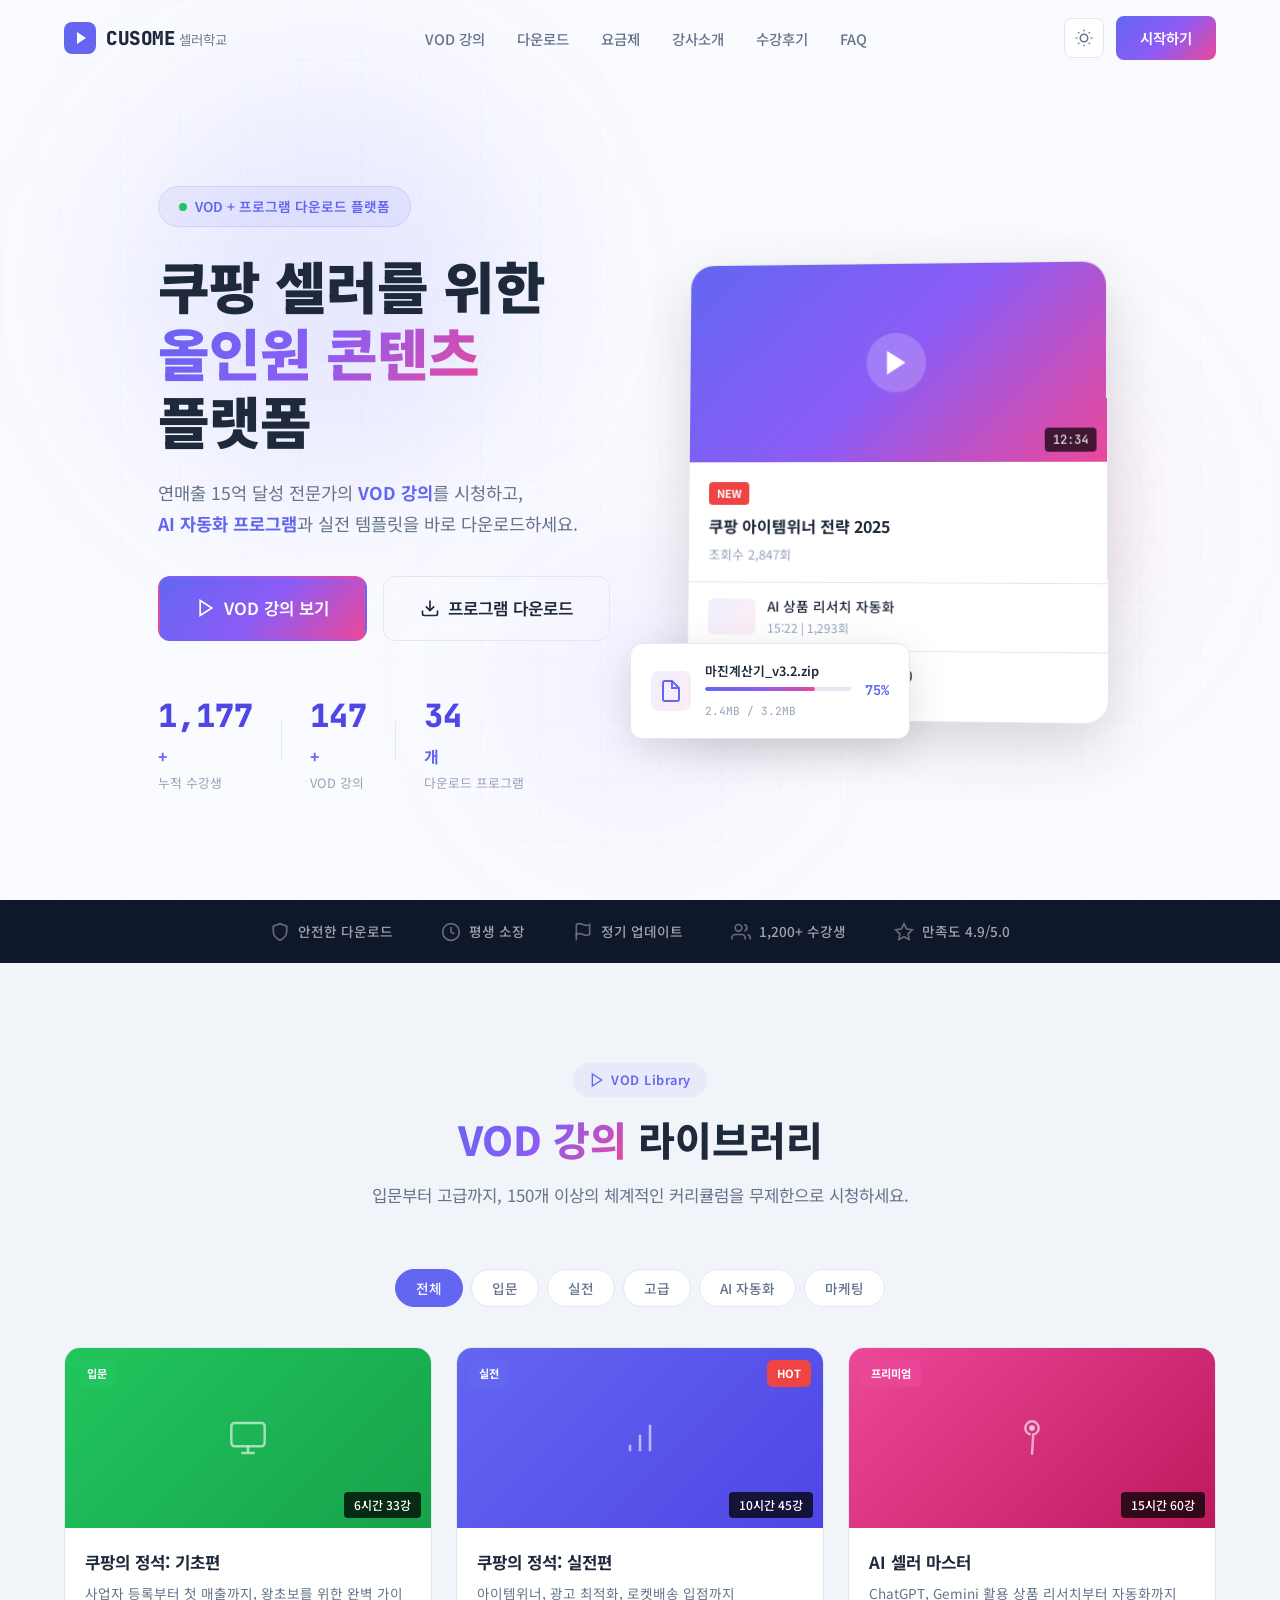
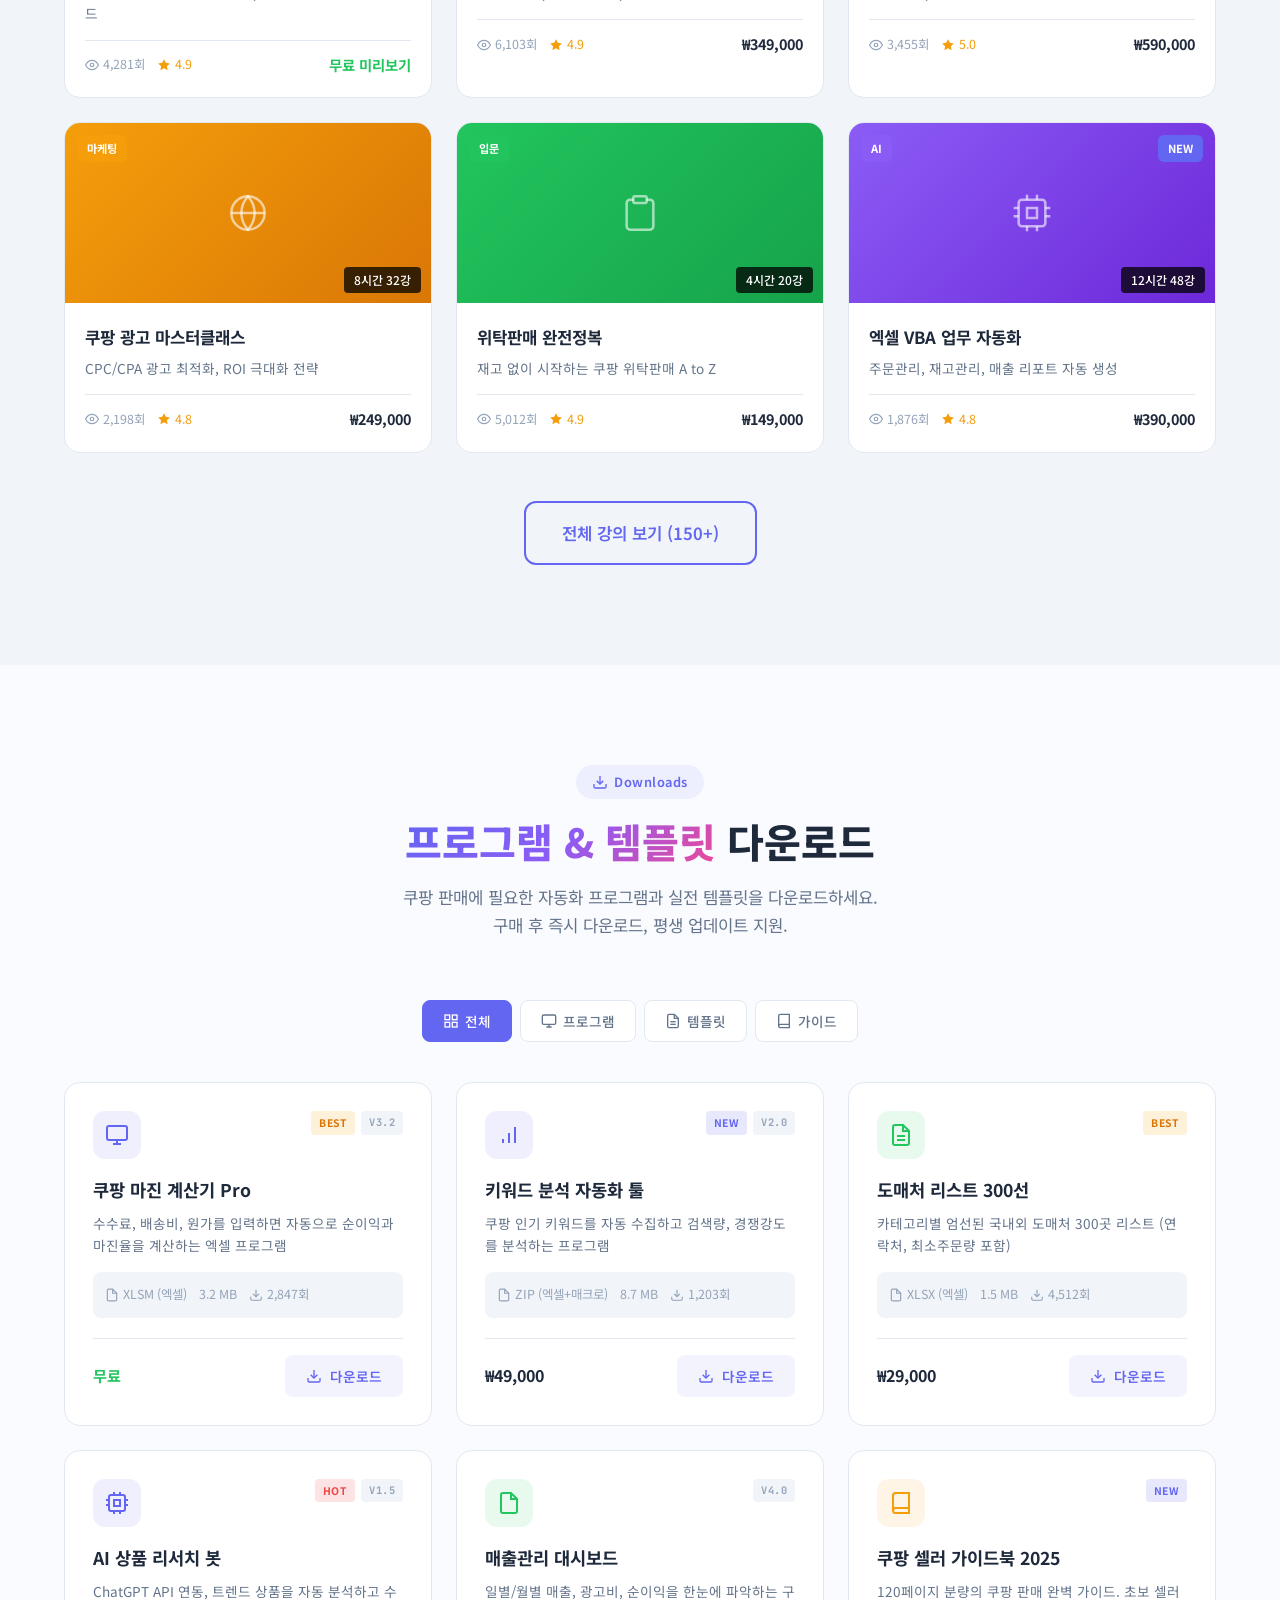
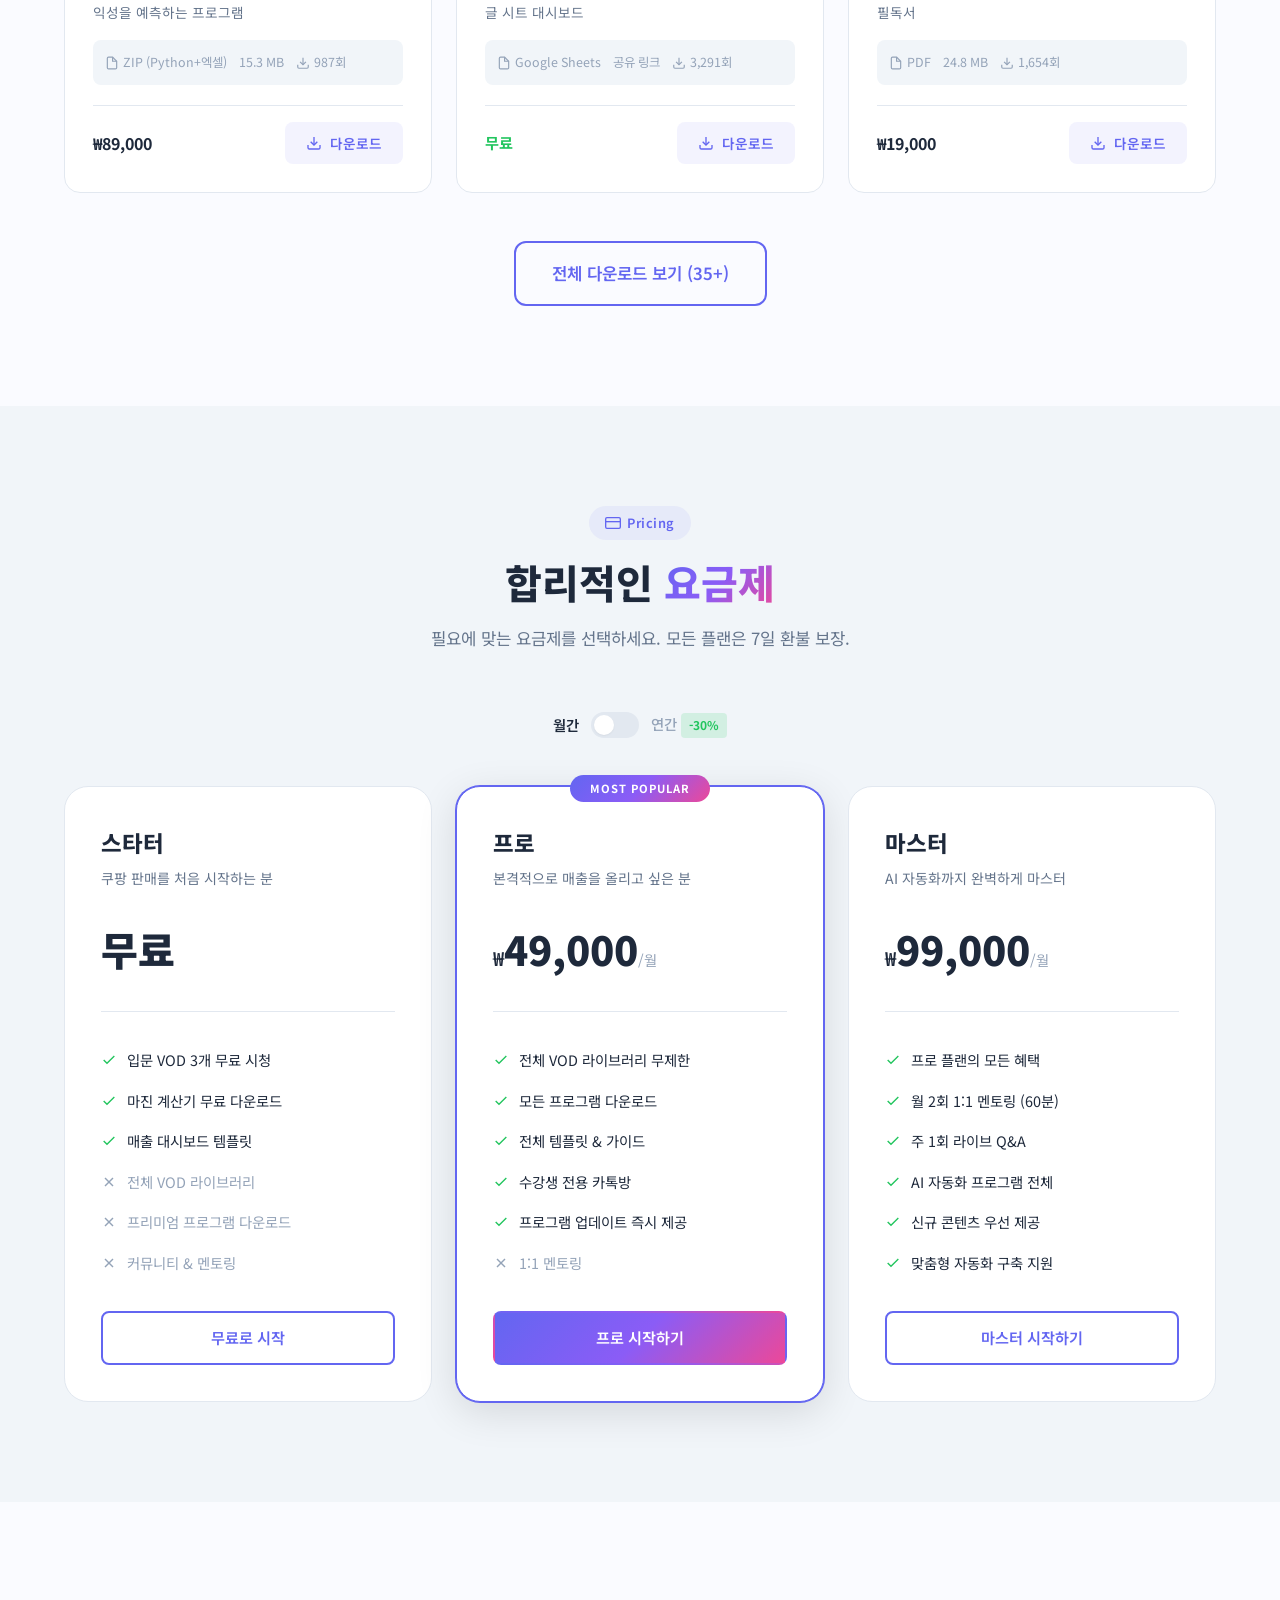
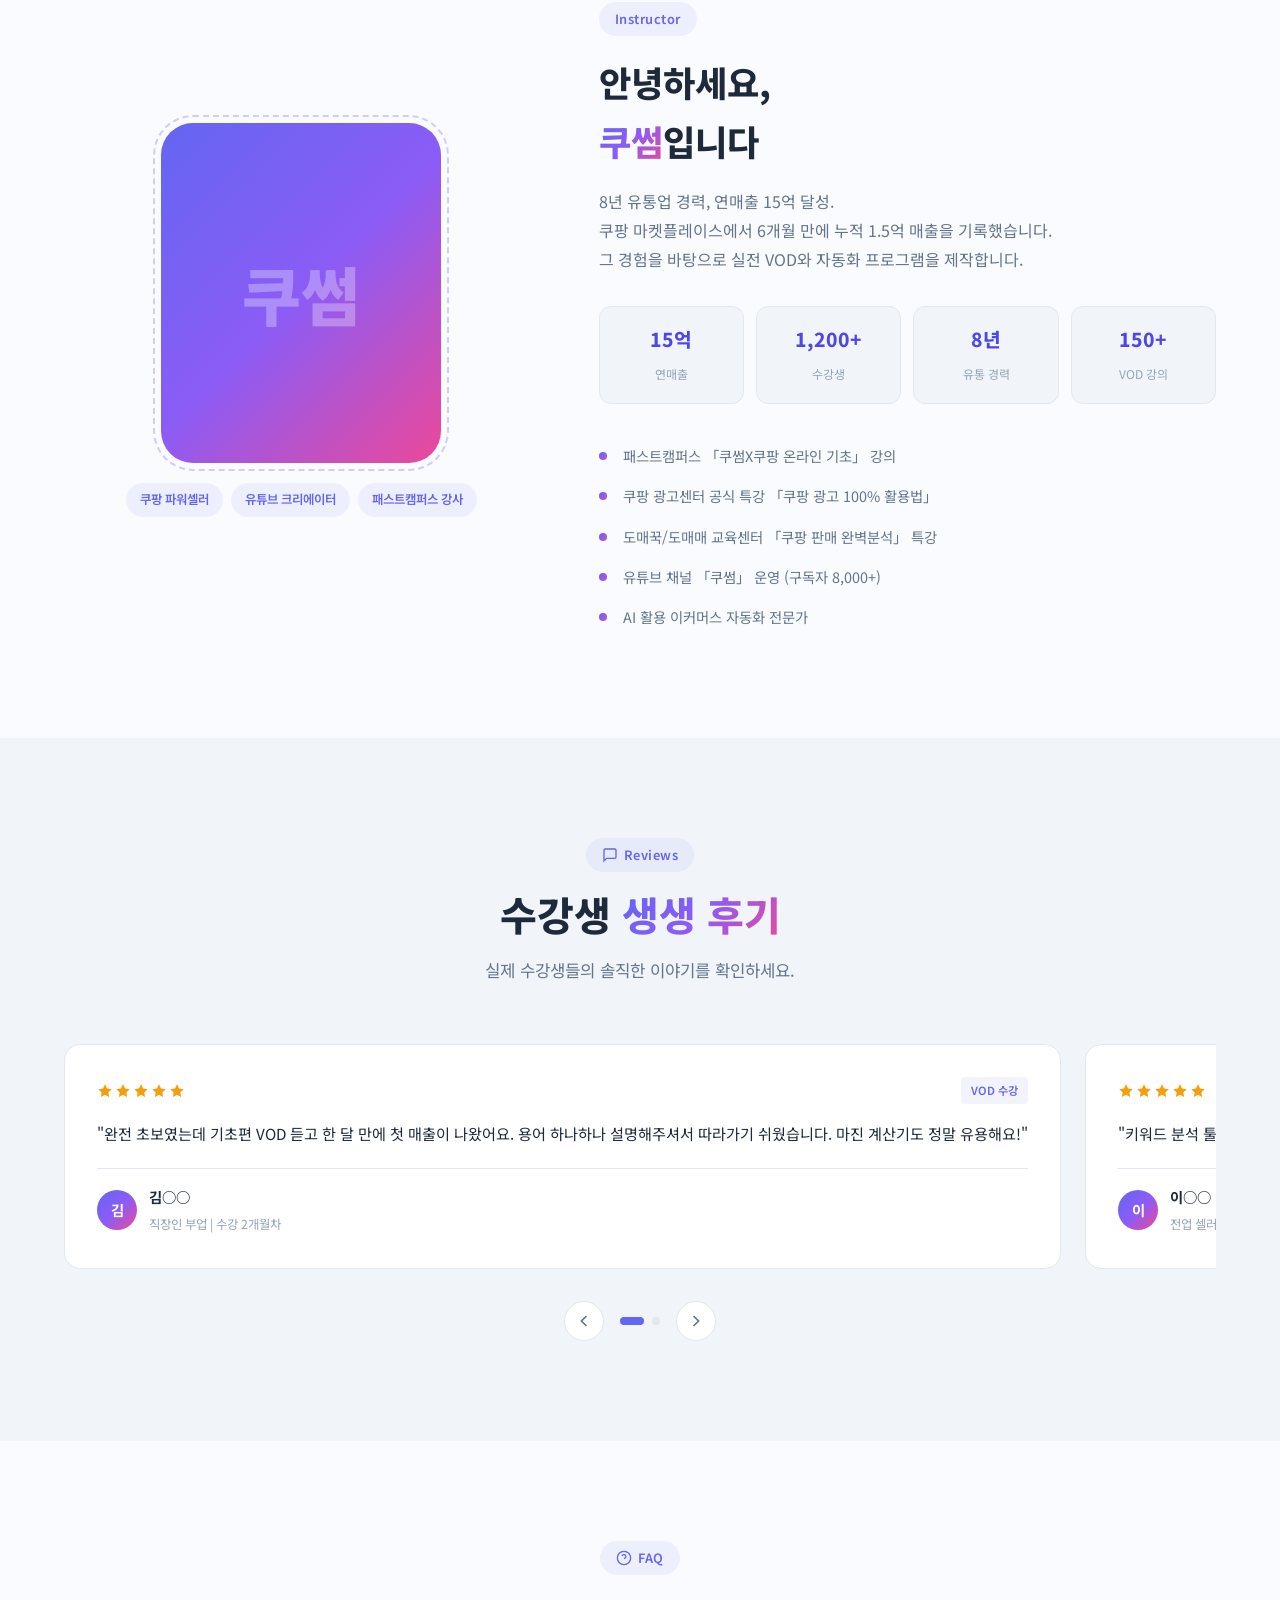
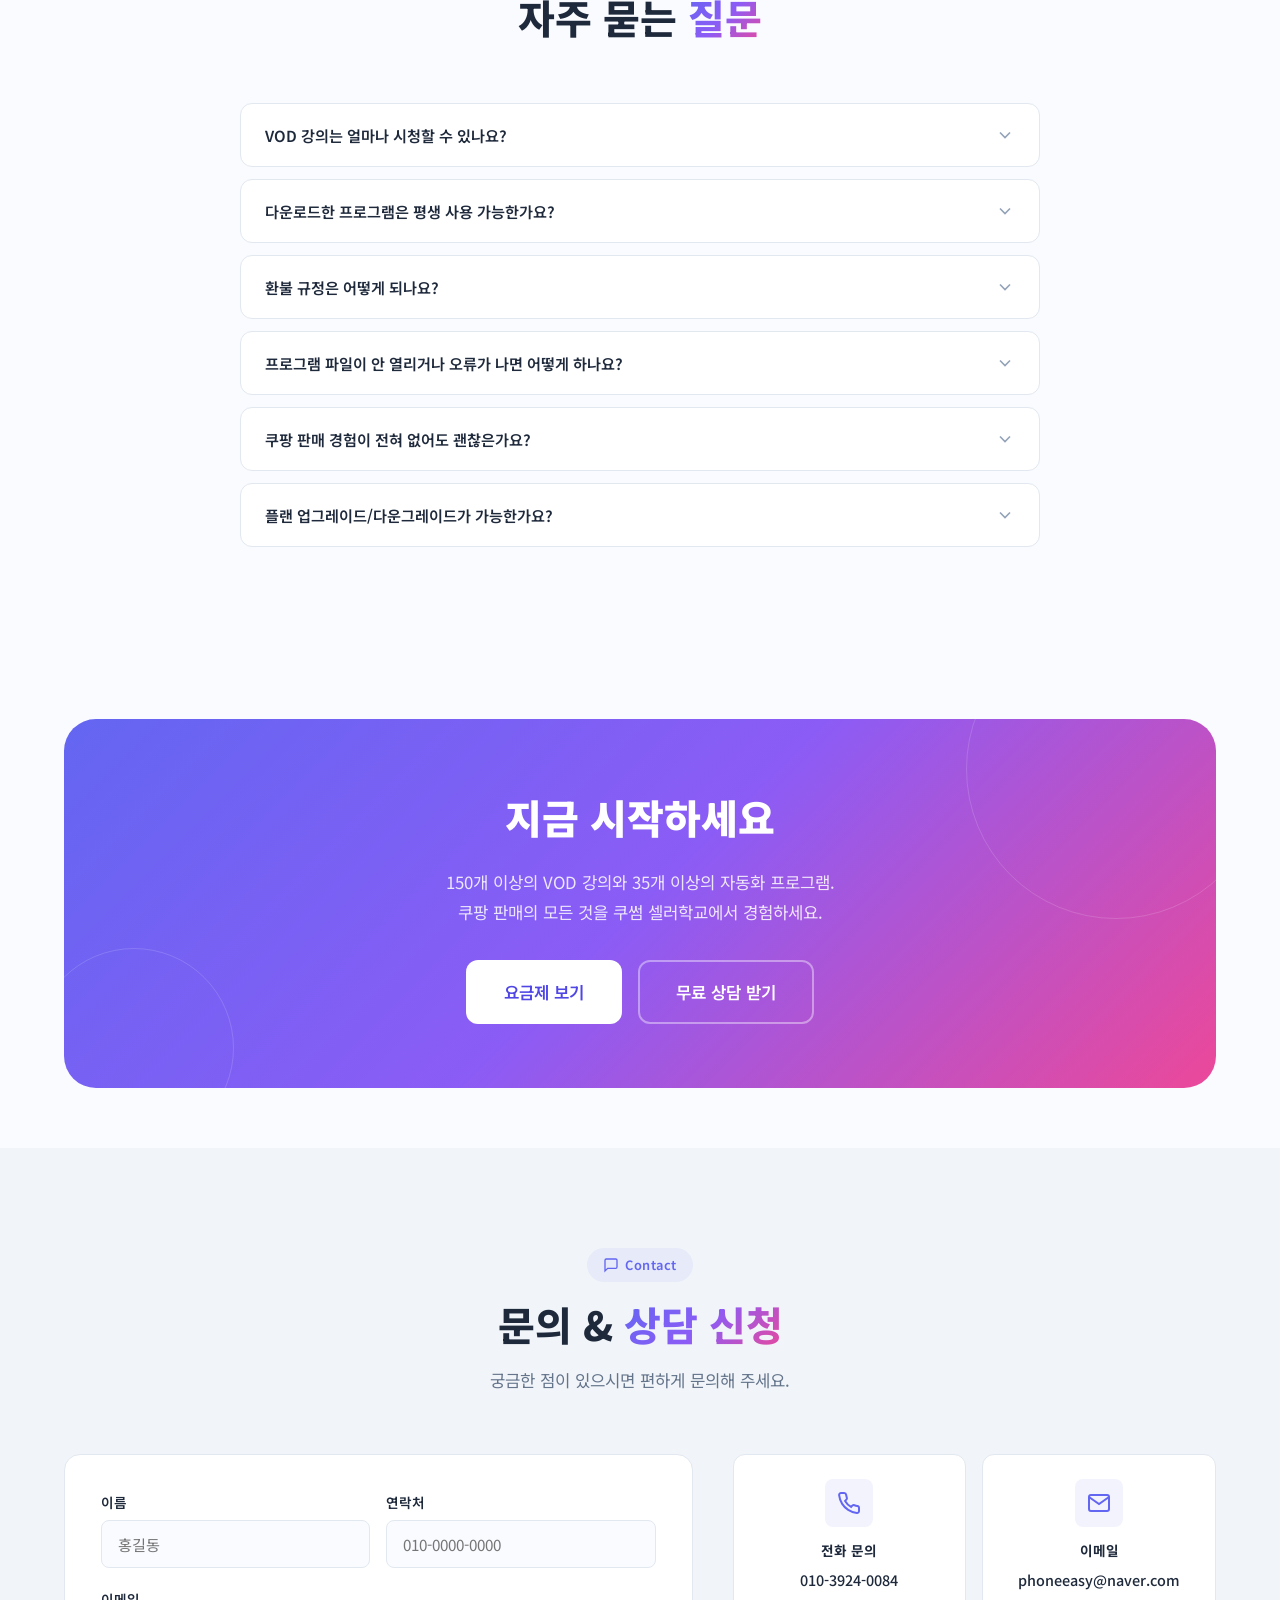
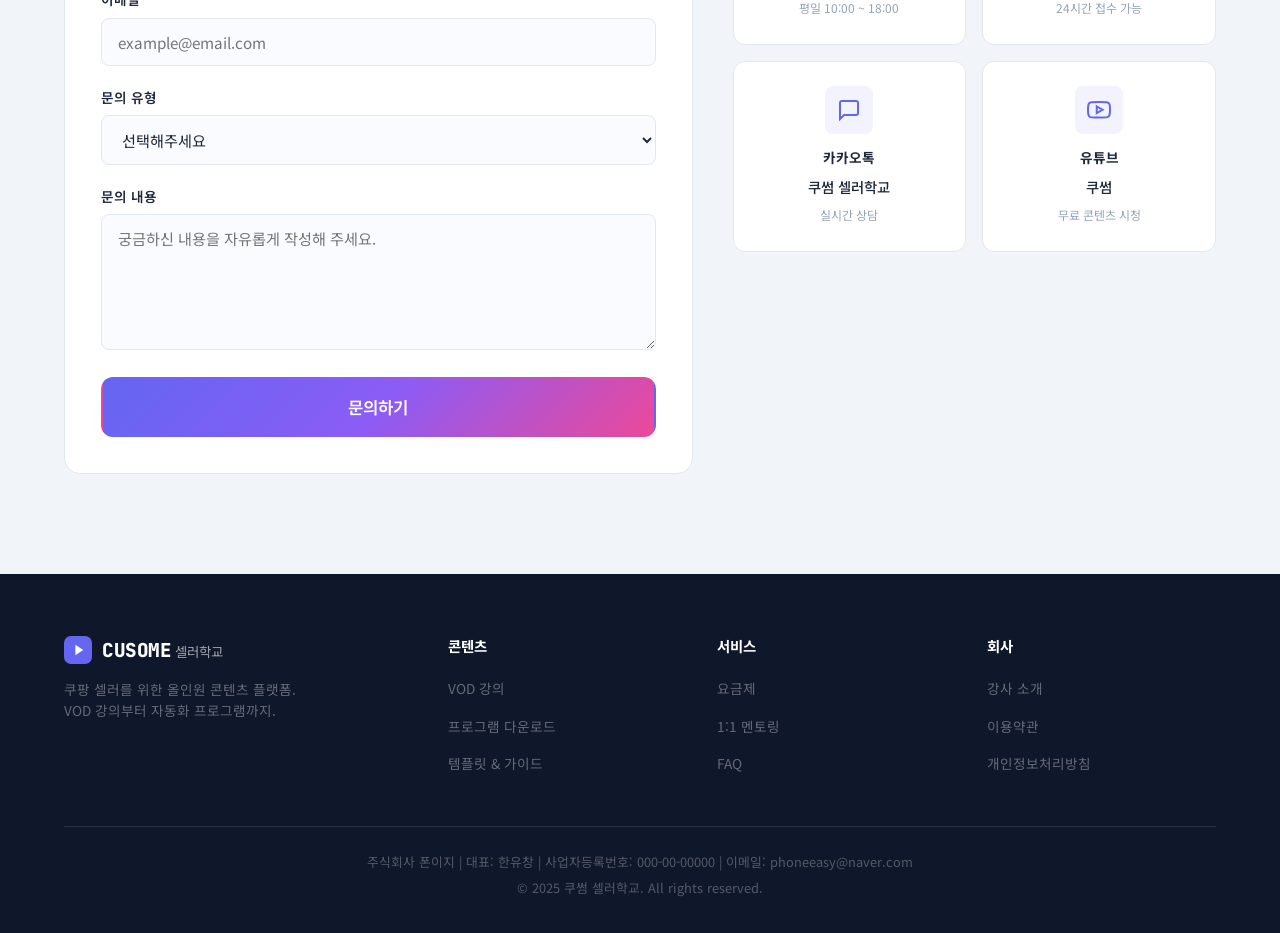
==== index.html @ 2aea47d0 "쿠썸 셀러학교 웹사이트 - VOD & 다운로드 플랫폼 구축 VOD 강의 라이브러리, 프로그램/템플릿 다운로드 섹션, 요금제, FAQ, 다크모드, 반응형 디자인 등 전면 고도화  C" ====
<!DOCTYPE html>
<html lang="ko">
<head>
    <meta charset="UTF-8">
    <meta name="viewport" content="width=device-width, initial-scale=1.0">
    <title>쿠썸 셀러학교 | VOD 강의 & 프로그램 다운로드</title>
    <meta name="description" content="쿠팡 연매출 15억 달성 전문가의 VOD 강의, AI 자동화 프로그램, 실전 템플릿을 다운로드하세요. 쿠팡 판매의 모든 것.">
    <link rel="preconnect" href="https://fonts.googleapis.com">
    <link rel="preconnect" href="https://fonts.gstatic.com" crossorigin>
    <link href="https://fonts.googleapis.com/css2?family=Noto+Sans+KR:wght@300;400;500;600;700;800;900&family=JetBrains+Mono:wght@400;500;600&display=swap" rel="stylesheet">
    <link rel="stylesheet" href="style.css">
</head>
<body>
    <!-- Loading Screen -->
    <div class="loading-screen" id="loadingScreen">
        <div class="loader">
            <div class="loader-icon">
                <svg width="48" height="48" viewBox="0 0 48 48" fill="none">
                    <rect x="4" y="4" width="40" height="40" rx="12" stroke="url(#grad)" stroke-width="3" stroke-dasharray="6 4"/>
                    <path d="M20 16L32 24L20 32V16Z" fill="url(#grad)"/>
                    <defs><linearGradient id="grad" x1="0" y1="0" x2="48" y2="48"><stop stop-color="#6366F1"/><stop offset="1" stop-color="#EC4899"/></linearGradient></defs>
                </svg>
            </div>
            <span class="loader-text">CUSOME</span>
        </div>
    </div>

    <!-- Navigation -->
    <nav class="navbar" id="navbar">
        <div class="container nav-container">
            <a href="#" class="logo">
                <div class="logo-mark">
                    <svg width="32" height="32" viewBox="0 0 32 32" fill="none">
                        <rect width="32" height="32" rx="8" fill="url(#logoGrad)"/>
                        <path d="M13 10L22 16L13 22V10Z" fill="white"/>
                        <defs><linearGradient id="logoGrad" x1="0" y1="0" x2="32" y2="32"><stop stop-color="#6366F1"/><stop offset="1" stop-color="#EC4899"/></linearGradient></defs>
                    </svg>
                </div>
                <span class="logo-text">CUSOME<span class="logo-sub">셀러학교</span></span>
            </a>
            <ul class="nav-links" id="navLinks">
                <li><a href="#vod" class="nav-link">VOD 강의</a></li>
                <li><a href="#downloads" class="nav-link">다운로드</a></li>
                <li><a href="#pricing" class="nav-link">요금제</a></li>
                <li><a href="#instructor" class="nav-link">강사소개</a></li>
                <li><a href="#reviews" class="nav-link">수강후기</a></li>
                <li><a href="#faq" class="nav-link">FAQ</a></li>
            </ul>
            <div class="nav-actions">
                <button class="theme-toggle" id="themeToggle" aria-label="다크모드 전환">
                    <svg class="icon-sun" width="18" height="18" viewBox="0 0 24 24" fill="none" stroke="currentColor" stroke-width="2"><circle cx="12" cy="12" r="5"/><path d="M12 1v2M12 21v2M4.22 4.22l1.42 1.42M18.36 18.36l1.42 1.42M1 12h2M21 12h2M4.22 19.78l1.42-1.42M18.36 5.64l1.42-1.42"/></svg>
                    <svg class="icon-moon" width="18" height="18" viewBox="0 0 24 24" fill="none" stroke="currentColor" stroke-width="2"><path d="M21 12.79A9 9 0 1 1 11.21 3 7 7 0 0 0 21 12.79z"/></svg>
                </button>
                <a href="#pricing" class="nav-cta">시작하기</a>
            </div>
            <button class="mobile-toggle" id="mobileToggle" aria-label="메뉴 열기">
                <span></span><span></span><span></span>
            </button>
        </div>
    </nav>

    <!-- Hero Section -->
    <section class="hero" id="hero">
        <div class="hero-bg">
            <div class="hero-grid-pattern"></div>
            <div class="hero-glow hero-glow-1"></div>
            <div class="hero-glow hero-glow-2"></div>
            <div class="hero-glow hero-glow-3"></div>
        </div>
        <div class="container hero-container">
            <div class="hero-content">
                <div class="hero-badge">
                    <span class="badge-dot"></span>
                    VOD + 프로그램 다운로드 플랫폼
                </div>
                <h1>쿠팡 셀러를 위한<br><span class="gradient-text">올인원 콘텐츠</span><br>플랫폼</h1>
                <p class="hero-desc">연매출 15억 달성 전문가의 <strong>VOD 강의</strong>를 시청하고,<br><strong>AI 자동화 프로그램</strong>과 실전 템플릿을 바로 다운로드하세요.</p>
                <div class="hero-actions">
                    <a href="#vod" class="btn btn-primary btn-lg">
                        <svg width="20" height="20" viewBox="0 0 24 24" fill="none" stroke="currentColor" stroke-width="2"><polygon points="5 3 19 12 5 21 5 3"/></svg>
                        VOD 강의 보기
                    </a>
                    <a href="#downloads" class="btn btn-glass btn-lg">
                        <svg width="20" height="20" viewBox="0 0 24 24" fill="none" stroke="currentColor" stroke-width="2"><path d="M21 15v4a2 2 0 0 1-2 2H5a2 2 0 0 1-2-2v-4"/><polyline points="7 10 12 15 17 10"/><line x1="12" y1="15" x2="12" y2="3"/></svg>
                        프로그램 다운로드
                    </a>
                </div>
                <div class="hero-stats">
                    <div class="stat-item">
                        <span class="stat-number" data-target="1200">0</span><span class="stat-unit">+</span>
                        <span class="stat-label">누적 수강생</span>
                    </div>
                    <div class="stat-divider"></div>
                    <div class="stat-item">
                        <span class="stat-number" data-target="150">0</span><span class="stat-unit">+</span>
                        <span class="stat-label">VOD 강의</span>
                    </div>
                    <div class="stat-divider"></div>
                    <div class="stat-item">
                        <span class="stat-number" data-target="35">0</span><span class="stat-unit">개</span>
                        <span class="stat-label">다운로드 프로그램</span>
                    </div>
                </div>
            </div>
            <div class="hero-visual">
                <div class="hero-player-card">
                    <div class="player-preview">
                        <div class="player-thumb">
                            <div class="player-play-btn">
                                <svg width="32" height="32" viewBox="0 0 24 24" fill="white"><polygon points="5 3 19 12 5 21 5 3"/></svg>
                            </div>
                            <div class="player-duration">12:34</div>
                        </div>
                        <div class="player-info">
                            <span class="player-tag">NEW</span>
                            <h4>쿠팡 아이템위너 전략 2025</h4>
                            <p>조회수 2,847회</p>
                        </div>
                    </div>
                    <div class="player-list">
                        <div class="player-list-item">
                            <div class="list-thumb"></div>
                            <div class="list-info">
                                <span>AI 상품 리서치 자동화</span>
                                <span class="list-meta">15:22 | 1,293회</span>
                            </div>
                        </div>
                        <div class="player-list-item">
                            <div class="list-thumb"></div>
                            <div class="list-info">
                                <span>위탁판매 소싱처 TOP 10</span>
                                <span class="list-meta">08:45 | 3,102회</span>
                            </div>
                        </div>
                    </div>
                </div>
                <div class="hero-download-card">
                    <div class="dl-card-icon">
                        <svg width="24" height="24" viewBox="0 0 24 24" fill="none" stroke="currentColor" stroke-width="2"><path d="M13 2H6a2 2 0 0 0-2 2v16a2 2 0 0 0 2 2h12a2 2 0 0 0 2-2V9z"/><polyline points="13 2 13 9 20 9"/></svg>
                    </div>
                    <div class="dl-card-info">
                        <span class="dl-card-name">마진계산기_v3.2.zip</span>
                        <div class="dl-progress">
                            <div class="dl-progress-bar" style="width: 75%"></div>
                        </div>
                        <span class="dl-card-meta">2.4MB / 3.2MB</span>
                    </div>
                    <div class="dl-card-status">75%</div>
                </div>
            </div>
        </div>
    </section>

    <!-- Trust Bar -->
    <section class="trust-bar">
        <div class="container">
            <div class="trust-items">
                <div class="trust-item">
                    <svg width="20" height="20" viewBox="0 0 24 24" fill="none" stroke="currentColor" stroke-width="2"><path d="M12 22s8-4 8-10V5l-8-3-8 3v7c0 6 8 10 8 10z"/></svg>
                    <span>안전한 다운로드</span>
                </div>
                <div class="trust-item">
                    <svg width="20" height="20" viewBox="0 0 24 24" fill="none" stroke="currentColor" stroke-width="2"><circle cx="12" cy="12" r="10"/><polyline points="12 6 12 12 16 14"/></svg>
                    <span>평생 소장</span>
                </div>
                <div class="trust-item">
                    <svg width="20" height="20" viewBox="0 0 24 24" fill="none" stroke="currentColor" stroke-width="2"><path d="M4 15s1-1 4-1 5 2 8 2 4-1 4-1V3s-1 1-4 1-5-2-8-2-4 1-4 1z"/><line x1="4" y1="22" x2="4" y2="15"/></svg>
                    <span>정기 업데이트</span>
                </div>
                <div class="trust-item">
                    <svg width="20" height="20" viewBox="0 0 24 24" fill="none" stroke="currentColor" stroke-width="2"><path d="M17 21v-2a4 4 0 0 0-4-4H5a4 4 0 0 0-4 4v2"/><circle cx="9" cy="7" r="4"/><path d="M23 21v-2a4 4 0 0 0-3-3.87"/><path d="M16 3.13a4 4 0 0 1 0 7.75"/></svg>
                    <span>1,200+ 수강생</span>
                </div>
                <div class="trust-item">
                    <svg width="20" height="20" viewBox="0 0 24 24" fill="none" stroke="currentColor" stroke-width="2"><polygon points="12 2 15.09 8.26 22 9.27 17 14.14 18.18 21.02 12 17.77 5.82 21.02 7 14.14 2 9.27 8.91 8.26 12 2"/></svg>
                    <span>만족도 4.9/5.0</span>
                </div>
            </div>
        </div>
    </section>

    <!-- VOD Section -->
    <section class="section vod-section" id="vod">
        <div class="container">
            <div class="section-header">
                <span class="section-tag">
                    <svg width="16" height="16" viewBox="0 0 24 24" fill="none" stroke="currentColor" stroke-width="2"><polygon points="5 3 19 12 5 21 5 3"/></svg>
                    VOD Library
                </span>
                <h2><span class="gradient-text">VOD 강의</span> 라이브러리</h2>
                <p>입문부터 고급까지, 150개 이상의 체계적인 커리큘럼을 무제한으로 시청하세요.</p>
            </div>

            <!-- Category Filter -->
            <div class="vod-filter">
                <button class="filter-btn active" data-filter="all">전체</button>
                <button class="filter-btn" data-filter="beginner">입문</button>
                <button class="filter-btn" data-filter="intermediate">실전</button>
                <button class="filter-btn" data-filter="advanced">고급</button>
                <button class="filter-btn" data-filter="ai">AI 자동화</button>
                <button class="filter-btn" data-filter="marketing">마케팅</button>
            </div>

            <!-- VOD Grid -->
            <div class="vod-grid">
                <!-- VOD Course 1 -->
                <div class="vod-card" data-category="beginner">
                    <div class="vod-thumbnail">
                        <div class="vod-thumb-gradient beginner-grad"></div>
                        <div class="vod-thumb-icon">
                            <svg width="40" height="40" viewBox="0 0 24 24" fill="none" stroke="rgba(255,255,255,0.6)" stroke-width="1.5"><rect x="2" y="3" width="20" height="14" rx="2"/><path d="M8 21h8M12 17v4"/></svg>
                        </div>
                        <span class="vod-badge beginner">입문</span>
                        <div class="vod-play-overlay">
                            <div class="vod-play-btn">
                                <svg width="24" height="24" viewBox="0 0 24 24" fill="white"><polygon points="5 3 19 12 5 21 5 3"/></svg>
                            </div>
                        </div>
                        <div class="vod-duration">6시간 33강</div>
                    </div>
                    <div class="vod-info">
                        <h3>쿠팡의 정석: 기초편</h3>
                        <p>사업자 등록부터 첫 매출까지, 왕초보를 위한 완벽 가이드</p>
                        <div class="vod-meta">
                            <div class="vod-meta-left">
                                <span class="vod-views">
                                    <svg width="14" height="14" viewBox="0 0 24 24" fill="none" stroke="currentColor" stroke-width="2"><path d="M1 12s4-8 11-8 11 8 11 8-4 8-11 8-11-8-11-8z"/><circle cx="12" cy="12" r="3"/></svg>
                                    4,281회
                                </span>
                                <span class="vod-rating">
                                    <svg width="14" height="14" viewBox="0 0 24 24" fill="currentColor"><polygon points="12 2 15.09 8.26 22 9.27 17 14.14 18.18 21.02 12 17.77 5.82 21.02 7 14.14 2 9.27 8.91 8.26 12 2"/></svg>
                                    4.9
                                </span>
                            </div>
                            <span class="vod-price free">무료 미리보기</span>
                        </div>
                    </div>
                </div>

                <!-- VOD Course 2 -->
                <div class="vod-card" data-category="intermediate">
                    <div class="vod-thumbnail">
                        <div class="vod-thumb-gradient intermediate-grad"></div>
                        <div class="vod-thumb-icon">
                            <svg width="40" height="40" viewBox="0 0 24 24" fill="none" stroke="rgba(255,255,255,0.6)" stroke-width="1.5"><path d="M12 20V10M18 20V4M6 20v-4"/></svg>
                        </div>
                        <span class="vod-badge intermediate">실전</span>
                        <span class="vod-badge-hot">HOT</span>
                        <div class="vod-play-overlay">
                            <div class="vod-play-btn">
                                <svg width="24" height="24" viewBox="0 0 24 24" fill="white"><polygon points="5 3 19 12 5 21 5 3"/></svg>
                            </div>
                        </div>
                        <div class="vod-duration">10시간 45강</div>
                    </div>
                    <div class="vod-info">
                        <h3>쿠팡의 정석: 실전편</h3>
                        <p>아이템위너, 광고 최적화, 로켓배송 입점까지</p>
                        <div class="vod-meta">
                            <div class="vod-meta-left">
                                <span class="vod-views">
                                    <svg width="14" height="14" viewBox="0 0 24 24" fill="none" stroke="currentColor" stroke-width="2"><path d="M1 12s4-8 11-8 11 8 11 8-4 8-11 8-11-8-11-8z"/><circle cx="12" cy="12" r="3"/></svg>
                                    6,103회
                                </span>
                                <span class="vod-rating">
                                    <svg width="14" height="14" viewBox="0 0 24 24" fill="currentColor"><polygon points="12 2 15.09 8.26 22 9.27 17 14.14 18.18 21.02 12 17.77 5.82 21.02 7 14.14 2 9.27 8.91 8.26 12 2"/></svg>
                                    4.9
                                </span>
                            </div>
                            <span class="vod-price">&#8361;349,000</span>
                        </div>
                    </div>
                </div>

                <!-- VOD Course 3 -->
                <div class="vod-card" data-category="advanced ai">
                    <div class="vod-thumbnail">
                        <div class="vod-thumb-gradient advanced-grad"></div>
                        <div class="vod-thumb-icon">
                            <svg width="40" height="40" viewBox="0 0 24 24" fill="none" stroke="rgba(255,255,255,0.6)" stroke-width="1.5"><path d="M12 2a4 4 0 0 1 4 4c0 1.95-1.4 3.58-3.25 3.93L12 22"/><path d="M12 2a4 4 0 0 0-4 4c0 1.95 1.4 3.58 3.25 3.93"/><circle cx="12" cy="6" r="1" fill="rgba(255,255,255,0.6)"/></svg>
                        </div>
                        <span class="vod-badge advanced">프리미엄</span>
                        <div class="vod-play-overlay">
                            <div class="vod-play-btn">
                                <svg width="24" height="24" viewBox="0 0 24 24" fill="white"><polygon points="5 3 19 12 5 21 5 3"/></svg>
                            </div>
                        </div>
                        <div class="vod-duration">15시간 60강</div>
                    </div>
                    <div class="vod-info">
                        <h3>AI 셀러 마스터</h3>
                        <p>ChatGPT, Gemini 활용 상품 리서치부터 자동화까지</p>
                        <div class="vod-meta">
                            <div class="vod-meta-left">
                                <span class="vod-views">
                                    <svg width="14" height="14" viewBox="0 0 24 24" fill="none" stroke="currentColor" stroke-width="2"><path d="M1 12s4-8 11-8 11 8 11 8-4 8-11 8-11-8-11-8z"/><circle cx="12" cy="12" r="3"/></svg>
                                    3,455회
                                </span>
                                <span class="vod-rating">
                                    <svg width="14" height="14" viewBox="0 0 24 24" fill="currentColor"><polygon points="12 2 15.09 8.26 22 9.27 17 14.14 18.18 21.02 12 17.77 5.82 21.02 7 14.14 2 9.27 8.91 8.26 12 2"/></svg>
                                    5.0
                                </span>
                            </div>
                            <span class="vod-price">&#8361;590,000</span>
                        </div>
                    </div>
                </div>

                <!-- VOD Course 4 -->
                <div class="vod-card" data-category="marketing">
                    <div class="vod-thumbnail">
                        <div class="vod-thumb-gradient marketing-grad"></div>
                        <div class="vod-thumb-icon">
                            <svg width="40" height="40" viewBox="0 0 24 24" fill="none" stroke="rgba(255,255,255,0.6)" stroke-width="1.5"><circle cx="12" cy="12" r="10"/><line x1="2" y1="12" x2="22" y2="12"/><path d="M12 2a15.3 15.3 0 0 1 4 10 15.3 15.3 0 0 1-4 10 15.3 15.3 0 0 1-4-10 15.3 15.3 0 0 1 4-10z"/></svg>
                        </div>
                        <span class="vod-badge marketing">마케팅</span>
                        <div class="vod-play-overlay">
                            <div class="vod-play-btn">
                                <svg width="24" height="24" viewBox="0 0 24 24" fill="white"><polygon points="5 3 19 12 5 21 5 3"/></svg>
                            </div>
                        </div>
                        <div class="vod-duration">8시간 32강</div>
                    </div>
                    <div class="vod-info">
                        <h3>쿠팡 광고 마스터클래스</h3>
                        <p>CPC/CPA 광고 최적화, ROI 극대화 전략</p>
                        <div class="vod-meta">
                            <div class="vod-meta-left">
                                <span class="vod-views">
                                    <svg width="14" height="14" viewBox="0 0 24 24" fill="none" stroke="currentColor" stroke-width="2"><path d="M1 12s4-8 11-8 11 8 11 8-4 8-11 8-11-8-11-8z"/><circle cx="12" cy="12" r="3"/></svg>
                                    2,198회
                                </span>
                                <span class="vod-rating">
                                    <svg width="14" height="14" viewBox="0 0 24 24" fill="currentColor"><polygon points="12 2 15.09 8.26 22 9.27 17 14.14 18.18 21.02 12 17.77 5.82 21.02 7 14.14 2 9.27 8.91 8.26 12 2"/></svg>
                                    4.8
                                </span>
                            </div>
                            <span class="vod-price">&#8361;249,000</span>
                        </div>
                    </div>
                </div>

                <!-- VOD Course 5 -->
                <div class="vod-card" data-category="beginner">
                    <div class="vod-thumbnail">
                        <div class="vod-thumb-gradient beginner-grad"></div>
                        <div class="vod-thumb-icon">
                            <svg width="40" height="40" viewBox="0 0 24 24" fill="none" stroke="rgba(255,255,255,0.6)" stroke-width="1.5"><path d="M16 4h2a2 2 0 0 1 2 2v14a2 2 0 0 1-2 2H6a2 2 0 0 1-2-2V6a2 2 0 0 1 2-2h2"/><rect x="8" y="2" width="8" height="4" rx="1"/></svg>
                        </div>
                        <span class="vod-badge beginner">입문</span>
                        <div class="vod-play-overlay">
                            <div class="vod-play-btn">
                                <svg width="24" height="24" viewBox="0 0 24 24" fill="white"><polygon points="5 3 19 12 5 21 5 3"/></svg>
                            </div>
                        </div>
                        <div class="vod-duration">4시간 20강</div>
                    </div>
                    <div class="vod-info">
                        <h3>위탁판매 완전정복</h3>
                        <p>재고 없이 시작하는 쿠팡 위탁판매 A to Z</p>
                        <div class="vod-meta">
                            <div class="vod-meta-left">
                                <span class="vod-views">
                                    <svg width="14" height="14" viewBox="0 0 24 24" fill="none" stroke="currentColor" stroke-width="2"><path d="M1 12s4-8 11-8 11 8 11 8-4 8-11 8-11-8-11-8z"/><circle cx="12" cy="12" r="3"/></svg>
                                    5,012회
                                </span>
                                <span class="vod-rating">
                                    <svg width="14" height="14" viewBox="0 0 24 24" fill="currentColor"><polygon points="12 2 15.09 8.26 22 9.27 17 14.14 18.18 21.02 12 17.77 5.82 21.02 7 14.14 2 9.27 8.91 8.26 12 2"/></svg>
                                    4.9
                                </span>
                            </div>
                            <span class="vod-price">&#8361;149,000</span>
                        </div>
                    </div>
                </div>

                <!-- VOD Course 6 -->
                <div class="vod-card" data-category="ai advanced">
                    <div class="vod-thumbnail">
                        <div class="vod-thumb-gradient ai-grad"></div>
                        <div class="vod-thumb-icon">
                            <svg width="40" height="40" viewBox="0 0 24 24" fill="none" stroke="rgba(255,255,255,0.6)" stroke-width="1.5"><rect x="4" y="4" width="16" height="16" rx="2"/><path d="M9 9h6v6H9z"/><path d="M9 1v3M15 1v3M9 20v3M15 20v3M20 9h3M20 14h3M1 9h3M1 14h3"/></svg>
                        </div>
                        <span class="vod-badge ai">AI</span>
                        <span class="vod-badge-new">NEW</span>
                        <div class="vod-play-overlay">
                            <div class="vod-play-btn">
                                <svg width="24" height="24" viewBox="0 0 24 24" fill="white"><polygon points="5 3 19 12 5 21 5 3"/></svg>
                            </div>
                        </div>
                        <div class="vod-duration">12시간 48강</div>
                    </div>
                    <div class="vod-info">
                        <h3>엑셀 VBA 업무 자동화</h3>
                        <p>주문관리, 재고관리, 매출 리포트 자동 생성</p>
                        <div class="vod-meta">
                            <div class="vod-meta-left">
                                <span class="vod-views">
                                    <svg width="14" height="14" viewBox="0 0 24 24" fill="none" stroke="currentColor" stroke-width="2"><path d="M1 12s4-8 11-8 11 8 11 8-4 8-11 8-11-8-11-8z"/><circle cx="12" cy="12" r="3"/></svg>
                                    1,876회
                                </span>
                                <span class="vod-rating">
                                    <svg width="14" height="14" viewBox="0 0 24 24" fill="currentColor"><polygon points="12 2 15.09 8.26 22 9.27 17 14.14 18.18 21.02 12 17.77 5.82 21.02 7 14.14 2 9.27 8.91 8.26 12 2"/></svg>
                                    4.8
                                </span>
                            </div>
                            <span class="vod-price">&#8361;390,000</span>
                        </div>
                    </div>
                </div>
            </div>

            <div class="section-more">
                <a href="#pricing" class="btn btn-outline btn-lg">전체 강의 보기 (150+)</a>
            </div>
        </div>
    </section>

    <!-- Downloads Section -->
    <section class="section download-section" id="downloads">
        <div class="container">
            <div class="section-header">
                <span class="section-tag">
                    <svg width="16" height="16" viewBox="0 0 24 24" fill="none" stroke="currentColor" stroke-width="2"><path d="M21 15v4a2 2 0 0 1-2 2H5a2 2 0 0 1-2-2v-4"/><polyline points="7 10 12 15 17 10"/><line x1="12" y1="15" x2="12" y2="3"/></svg>
                    Downloads
                </span>
                <h2><span class="gradient-text">프로그램 & 템플릿</span> 다운로드</h2>
                <p>쿠팡 판매에 필요한 자동화 프로그램과 실전 템플릿을 다운로드하세요.<br>구매 후 즉시 다운로드, 평생 업데이트 지원.</p>
            </div>

            <!-- Download Category Tabs -->
            <div class="dl-tabs">
                <button class="dl-tab active" data-tab="all">
                    <svg width="16" height="16" viewBox="0 0 24 24" fill="none" stroke="currentColor" stroke-width="2"><rect x="3" y="3" width="7" height="7"/><rect x="14" y="3" width="7" height="7"/><rect x="14" y="14" width="7" height="7"/><rect x="3" y="14" width="7" height="7"/></svg>
                    전체
                </button>
                <button class="dl-tab" data-tab="program">
                    <svg width="16" height="16" viewBox="0 0 24 24" fill="none" stroke="currentColor" stroke-width="2"><rect x="2" y="3" width="20" height="14" rx="2"/><path d="M8 21h8M12 17v4"/></svg>
                    프로그램
                </button>
                <button class="dl-tab" data-tab="template">
                    <svg width="16" height="16" viewBox="0 0 24 24" fill="none" stroke="currentColor" stroke-width="2"><path d="M14 2H6a2 2 0 0 0-2 2v16a2 2 0 0 0 2 2h12a2 2 0 0 0 2-2V8z"/><polyline points="14 2 14 8 20 8"/><line x1="16" y1="13" x2="8" y2="13"/><line x1="16" y1="17" x2="8" y2="17"/></svg>
                    템플릿
                </button>
                <button class="dl-tab" data-tab="guide">
                    <svg width="16" height="16" viewBox="0 0 24 24" fill="none" stroke="currentColor" stroke-width="2"><path d="M4 19.5A2.5 2.5 0 0 1 6.5 17H20"/><path d="M6.5 2H20v20H6.5A2.5 2.5 0 0 1 4 19.5v-15A2.5 2.5 0 0 1 6.5 2z"/></svg>
                    가이드
                </button>
            </div>

            <!-- Download Items Grid -->
            <div class="dl-grid">
                <!-- Program 1 -->
                <div class="dl-item" data-type="program">
                    <div class="dl-item-header">
                        <div class="dl-icon program">
                            <svg width="24" height="24" viewBox="0 0 24 24" fill="none" stroke="currentColor" stroke-width="2"><rect x="2" y="3" width="20" height="14" rx="2"/><path d="M8 21h8M12 17v4"/></svg>
                        </div>
                        <div class="dl-badges">
                            <span class="dl-badge best">BEST</span>
                            <span class="dl-badge version">v3.2</span>
                        </div>
                    </div>
                    <h3>쿠팡 마진 계산기 Pro</h3>
                    <p>수수료, 배송비, 원가를 입력하면 자동으로 순이익과 마진율을 계산하는 엑셀 프로그램</p>
                    <div class="dl-file-info">
                        <span class="dl-format">
                            <svg width="14" height="14" viewBox="0 0 24 24" fill="none" stroke="currentColor" stroke-width="2"><path d="M13 2H6a2 2 0 0 0-2 2v16a2 2 0 0 0 2 2h12a2 2 0 0 0 2-2V9z"/><polyline points="13 2 13 9 20 9"/></svg>
                            XLSM (엑셀)
                        </span>
                        <span class="dl-size">3.2 MB</span>
                        <span class="dl-downloads">
                            <svg width="14" height="14" viewBox="0 0 24 24" fill="none" stroke="currentColor" stroke-width="2"><path d="M21 15v4a2 2 0 0 1-2 2H5a2 2 0 0 1-2-2v-4"/><polyline points="7 10 12 15 17 10"/><line x1="12" y1="15" x2="12" y2="3"/></svg>
                            2,847회
                        </span>
                    </div>
                    <div class="dl-item-footer">
                        <span class="dl-price free">무료</span>
                        <button class="btn btn-download" onclick="handleDownload(this, '마진계산기_Pro_v3.2.zip')">
                            <svg width="16" height="16" viewBox="0 0 24 24" fill="none" stroke="currentColor" stroke-width="2"><path d="M21 15v4a2 2 0 0 1-2 2H5a2 2 0 0 1-2-2v-4"/><polyline points="7 10 12 15 17 10"/><line x1="12" y1="15" x2="12" y2="3"/></svg>
                            다운로드
                        </button>
                    </div>
                </div>

                <!-- Program 2 -->
                <div class="dl-item" data-type="program">
                    <div class="dl-item-header">
                        <div class="dl-icon program">
                            <svg width="24" height="24" viewBox="0 0 24 24" fill="none" stroke="currentColor" stroke-width="2"><path d="M12 20V10M18 20V4M6 20v-4"/></svg>
                        </div>
                        <div class="dl-badges">
                            <span class="dl-badge new">NEW</span>
                            <span class="dl-badge version">v2.0</span>
                        </div>
                    </div>
                    <h3>키워드 분석 자동화 툴</h3>
                    <p>쿠팡 인기 키워드를 자동 수집하고 검색량, 경쟁강도를 분석하는 프로그램</p>
                    <div class="dl-file-info">
                        <span class="dl-format">
                            <svg width="14" height="14" viewBox="0 0 24 24" fill="none" stroke="currentColor" stroke-width="2"><path d="M13 2H6a2 2 0 0 0-2 2v16a2 2 0 0 0 2 2h12a2 2 0 0 0 2-2V9z"/><polyline points="13 2 13 9 20 9"/></svg>
                            ZIP (엑셀+매크로)
                        </span>
                        <span class="dl-size">8.7 MB</span>
                        <span class="dl-downloads">
                            <svg width="14" height="14" viewBox="0 0 24 24" fill="none" stroke="currentColor" stroke-width="2"><path d="M21 15v4a2 2 0 0 1-2 2H5a2 2 0 0 1-2-2v-4"/><polyline points="7 10 12 15 17 10"/><line x1="12" y1="15" x2="12" y2="3"/></svg>
                            1,203회
                        </span>
                    </div>
                    <div class="dl-item-footer">
                        <span class="dl-price">&#8361;49,000</span>
                        <button class="btn btn-download" onclick="handleDownload(this, '키워드분석툴_v2.0.zip')">
                            <svg width="16" height="16" viewBox="0 0 24 24" fill="none" stroke="currentColor" stroke-width="2"><path d="M21 15v4a2 2 0 0 1-2 2H5a2 2 0 0 1-2-2v-4"/><polyline points="7 10 12 15 17 10"/><line x1="12" y1="15" x2="12" y2="3"/></svg>
                            다운로드
                        </button>
                    </div>
                </div>

                <!-- Template 1 -->
                <div class="dl-item" data-type="template">
                    <div class="dl-item-header">
                        <div class="dl-icon template">
                            <svg width="24" height="24" viewBox="0 0 24 24" fill="none" stroke="currentColor" stroke-width="2"><path d="M14 2H6a2 2 0 0 0-2 2v16a2 2 0 0 0 2 2h12a2 2 0 0 0 2-2V8z"/><polyline points="14 2 14 8 20 8"/><line x1="16" y1="13" x2="8" y2="13"/><line x1="16" y1="17" x2="8" y2="17"/></svg>
                        </div>
                        <div class="dl-badges">
                            <span class="dl-badge best">BEST</span>
                        </div>
                    </div>
                    <h3>도매처 리스트 300선</h3>
                    <p>카테고리별 엄선된 국내외 도매처 300곳 리스트 (연락처, 최소주문량 포함)</p>
                    <div class="dl-file-info">
                        <span class="dl-format">
                            <svg width="14" height="14" viewBox="0 0 24 24" fill="none" stroke="currentColor" stroke-width="2"><path d="M13 2H6a2 2 0 0 0-2 2v16a2 2 0 0 0 2 2h12a2 2 0 0 0 2-2V9z"/><polyline points="13 2 13 9 20 9"/></svg>
                            XLSX (엑셀)
                        </span>
                        <span class="dl-size">1.5 MB</span>
                        <span class="dl-downloads">
                            <svg width="14" height="14" viewBox="0 0 24 24" fill="none" stroke="currentColor" stroke-width="2"><path d="M21 15v4a2 2 0 0 1-2 2H5a2 2 0 0 1-2-2v-4"/><polyline points="7 10 12 15 17 10"/><line x1="12" y1="15" x2="12" y2="3"/></svg>
                            4,512회
                        </span>
                    </div>
                    <div class="dl-item-footer">
                        <span class="dl-price">&#8361;29,000</span>
                        <button class="btn btn-download" onclick="handleDownload(this, '도매처리스트_300선.xlsx')">
                            <svg width="16" height="16" viewBox="0 0 24 24" fill="none" stroke="currentColor" stroke-width="2"><path d="M21 15v4a2 2 0 0 1-2 2H5a2 2 0 0 1-2-2v-4"/><polyline points="7 10 12 15 17 10"/><line x1="12" y1="15" x2="12" y2="3"/></svg>
                            다운로드
                        </button>
                    </div>
                </div>

                <!-- Program 3 -->
                <div class="dl-item" data-type="program">
                    <div class="dl-item-header">
                        <div class="dl-icon program">
                            <svg width="24" height="24" viewBox="0 0 24 24" fill="none" stroke="currentColor" stroke-width="2"><rect x="4" y="4" width="16" height="16" rx="2"/><path d="M9 9h6v6H9z"/><path d="M9 1v3M15 1v3M9 20v3M15 20v3M20 9h3M20 14h3M1 9h3M1 14h3"/></svg>
                        </div>
                        <div class="dl-badges">
                            <span class="dl-badge hot">HOT</span>
                            <span class="dl-badge version">v1.5</span>
                        </div>
                    </div>
                    <h3>AI 상품 리서치 봇</h3>
                    <p>ChatGPT API 연동, 트렌드 상품을 자동 분석하고 수익성을 예측하는 프로그램</p>
                    <div class="dl-file-info">
                        <span class="dl-format">
                            <svg width="14" height="14" viewBox="0 0 24 24" fill="none" stroke="currentColor" stroke-width="2"><path d="M13 2H6a2 2 0 0 0-2 2v16a2 2 0 0 0 2 2h12a2 2 0 0 0 2-2V9z"/><polyline points="13 2 13 9 20 9"/></svg>
                            ZIP (Python+엑셀)
                        </span>
                        <span class="dl-size">15.3 MB</span>
                        <span class="dl-downloads">
                            <svg width="14" height="14" viewBox="0 0 24 24" fill="none" stroke="currentColor" stroke-width="2"><path d="M21 15v4a2 2 0 0 1-2 2H5a2 2 0 0 1-2-2v-4"/><polyline points="7 10 12 15 17 10"/><line x1="12" y1="15" x2="12" y2="3"/></svg>
                            987회
                        </span>
                    </div>
                    <div class="dl-item-footer">
                        <span class="dl-price">&#8361;89,000</span>
                        <button class="btn btn-download" onclick="handleDownload(this, 'AI_상품리서치봇_v1.5.zip')">
                            <svg width="16" height="16" viewBox="0 0 24 24" fill="none" stroke="currentColor" stroke-width="2"><path d="M21 15v4a2 2 0 0 1-2 2H5a2 2 0 0 1-2-2v-4"/><polyline points="7 10 12 15 17 10"/><line x1="12" y1="15" x2="12" y2="3"/></svg>
                            다운로드
                        </button>
                    </div>
                </div>

                <!-- Template 2 -->
                <div class="dl-item" data-type="template">
                    <div class="dl-item-header">
                        <div class="dl-icon template">
                            <svg width="24" height="24" viewBox="0 0 24 24" fill="none" stroke="currentColor" stroke-width="2"><path d="M14 2H6a2 2 0 0 0-2 2v16a2 2 0 0 0 2 2h12a2 2 0 0 0 2-2V8z"/><polyline points="14 2 14 8 20 8"/></svg>
                        </div>
                        <div class="dl-badges">
                            <span class="dl-badge version">v4.0</span>
                        </div>
                    </div>
                    <h3>매출관리 대시보드</h3>
                    <p>일별/월별 매출, 광고비, 순이익을 한눈에 파악하는 구글 시트 대시보드</p>
                    <div class="dl-file-info">
                        <span class="dl-format">
                            <svg width="14" height="14" viewBox="0 0 24 24" fill="none" stroke="currentColor" stroke-width="2"><path d="M13 2H6a2 2 0 0 0-2 2v16a2 2 0 0 0 2 2h12a2 2 0 0 0 2-2V9z"/><polyline points="13 2 13 9 20 9"/></svg>
                            Google Sheets
                        </span>
                        <span class="dl-size">공유 링크</span>
                        <span class="dl-downloads">
                            <svg width="14" height="14" viewBox="0 0 24 24" fill="none" stroke="currentColor" stroke-width="2"><path d="M21 15v4a2 2 0 0 1-2 2H5a2 2 0 0 1-2-2v-4"/><polyline points="7 10 12 15 17 10"/><line x1="12" y1="15" x2="12" y2="3"/></svg>
                            3,291회
                        </span>
                    </div>
                    <div class="dl-item-footer">
                        <span class="dl-price free">무료</span>
                        <button class="btn btn-download" onclick="handleDownload(this, '매출관리_대시보드_v4.zip')">
                            <svg width="16" height="16" viewBox="0 0 24 24" fill="none" stroke="currentColor" stroke-width="2"><path d="M21 15v4a2 2 0 0 1-2 2H5a2 2 0 0 1-2-2v-4"/><polyline points="7 10 12 15 17 10"/><line x1="12" y1="15" x2="12" y2="3"/></svg>
                            다운로드
                        </button>
                    </div>
                </div>

                <!-- Guide 1 -->
                <div class="dl-item" data-type="guide">
                    <div class="dl-item-header">
                        <div class="dl-icon guide">
                            <svg width="24" height="24" viewBox="0 0 24 24" fill="none" stroke="currentColor" stroke-width="2"><path d="M4 19.5A2.5 2.5 0 0 1 6.5 17H20"/><path d="M6.5 2H20v20H6.5A2.5 2.5 0 0 1 4 19.5v-15A2.5 2.5 0 0 1 6.5 2z"/></svg>
                        </div>
                        <div class="dl-badges">
                            <span class="dl-badge new">NEW</span>
                        </div>
                    </div>
                    <h3>쿠팡 셀러 가이드북 2025</h3>
                    <p>120페이지 분량의 쿠팡 판매 완벽 가이드. 초보 셀러 필독서</p>
                    <div class="dl-file-info">
                        <span class="dl-format">
                            <svg width="14" height="14" viewBox="0 0 24 24" fill="none" stroke="currentColor" stroke-width="2"><path d="M13 2H6a2 2 0 0 0-2 2v16a2 2 0 0 0 2 2h12a2 2 0 0 0 2-2V9z"/><polyline points="13 2 13 9 20 9"/></svg>
                            PDF
                        </span>
                        <span class="dl-size">24.8 MB</span>
                        <span class="dl-downloads">
                            <svg width="14" height="14" viewBox="0 0 24 24" fill="none" stroke="currentColor" stroke-width="2"><path d="M21 15v4a2 2 0 0 1-2 2H5a2 2 0 0 1-2-2v-4"/><polyline points="7 10 12 15 17 10"/><line x1="12" y1="15" x2="12" y2="3"/></svg>
                            1,654회
                        </span>
                    </div>
                    <div class="dl-item-footer">
                        <span class="dl-price">&#8361;19,000</span>
                        <button class="btn btn-download" onclick="handleDownload(this, '쿠팡셀러가이드북_2025.pdf')">
                            <svg width="16" height="16" viewBox="0 0 24 24" fill="none" stroke="currentColor" stroke-width="2"><path d="M21 15v4a2 2 0 0 1-2 2H5a2 2 0 0 1-2-2v-4"/><polyline points="7 10 12 15 17 10"/><line x1="12" y1="15" x2="12" y2="3"/></svg>
                            다운로드
                        </button>
                    </div>
                </div>
            </div>

            <div class="section-more">
                <a href="#pricing" class="btn btn-outline btn-lg">전체 다운로드 보기 (35+)</a>
            </div>
        </div>
    </section>

    <!-- Pricing Section -->
    <section class="section pricing-section" id="pricing">
        <div class="container">
            <div class="section-header">
                <span class="section-tag">
                    <svg width="16" height="16" viewBox="0 0 24 24" fill="none" stroke="currentColor" stroke-width="2"><rect x="1" y="4" width="22" height="16" rx="2" ry="2"/><line x1="1" y1="10" x2="23" y2="10"/></svg>
                    Pricing
                </span>
                <h2>합리적인 <span class="gradient-text">요금제</span></h2>
                <p>필요에 맞는 요금제를 선택하세요. 모든 플랜은 7일 환불 보장.</p>
            </div>

            <div class="pricing-toggle">
                <span class="toggle-label active" data-period="monthly">월간</span>
                <label class="toggle-switch">
                    <input type="checkbox" id="pricingToggle">
                    <span class="toggle-slider"></span>
                </label>
                <span class="toggle-label" data-period="yearly">연간 <span class="toggle-discount">-30%</span></span>
            </div>

            <div class="pricing-grid">
                <!-- Free Plan -->
                <div class="pricing-card">
                    <div class="pricing-header">
                        <h3>스타터</h3>
                        <p>쿠팡 판매를 처음 시작하는 분</p>
                    </div>
                    <div class="pricing-price">
                        <span class="price-amount" data-monthly="0" data-yearly="0">무료</span>
                    </div>
                    <ul class="pricing-features">
                        <li class="included">
                            <svg width="16" height="16" viewBox="0 0 24 24" fill="none" stroke="currentColor" stroke-width="2"><polyline points="20 6 9 17 4 12"/></svg>
                            입문 VOD 3개 무료 시청
                        </li>
                        <li class="included">
                            <svg width="16" height="16" viewBox="0 0 24 24" fill="none" stroke="currentColor" stroke-width="2"><polyline points="20 6 9 17 4 12"/></svg>
                            마진 계산기 무료 다운로드
                        </li>
                        <li class="included">
                            <svg width="16" height="16" viewBox="0 0 24 24" fill="none" stroke="currentColor" stroke-width="2"><polyline points="20 6 9 17 4 12"/></svg>
                            매출 대시보드 템플릿
                        </li>
                        <li class="excluded">
                            <svg width="16" height="16" viewBox="0 0 24 24" fill="none" stroke="currentColor" stroke-width="2"><line x1="18" y1="6" x2="6" y2="18"/><line x1="6" y1="6" x2="18" y2="18"/></svg>
                            전체 VOD 라이브러리
                        </li>
                        <li class="excluded">
                            <svg width="16" height="16" viewBox="0 0 24 24" fill="none" stroke="currentColor" stroke-width="2"><line x1="18" y1="6" x2="6" y2="18"/><line x1="6" y1="6" x2="18" y2="18"/></svg>
                            프리미엄 프로그램 다운로드
                        </li>
                        <li class="excluded">
                            <svg width="16" height="16" viewBox="0 0 24 24" fill="none" stroke="currentColor" stroke-width="2"><line x1="18" y1="6" x2="6" y2="18"/><line x1="6" y1="6" x2="18" y2="18"/></svg>
                            커뮤니티 & 멘토링
                        </li>
                    </ul>
                    <a href="#contact" class="btn btn-outline btn-full">무료로 시작</a>
                </div>

                <!-- Pro Plan -->
                <div class="pricing-card featured">
                    <div class="pricing-popular">MOST POPULAR</div>
                    <div class="pricing-header">
                        <h3>프로</h3>
                        <p>본격적으로 매출을 올리고 싶은 분</p>
                    </div>
                    <div class="pricing-price">
                        <span class="price-amount" data-monthly="49,000" data-yearly="34,300">
                            <span class="price-currency">&#8361;</span>49,000<span class="price-period">/월</span>
                        </span>
                    </div>
                    <ul class="pricing-features">
                        <li class="included">
                            <svg width="16" height="16" viewBox="0 0 24 24" fill="none" stroke="currentColor" stroke-width="2"><polyline points="20 6 9 17 4 12"/></svg>
                            전체 VOD 라이브러리 무제한
                        </li>
                        <li class="included">
                            <svg width="16" height="16" viewBox="0 0 24 24" fill="none" stroke="currentColor" stroke-width="2"><polyline points="20 6 9 17 4 12"/></svg>
                            모든 프로그램 다운로드
                        </li>
                        <li class="included">
                            <svg width="16" height="16" viewBox="0 0 24 24" fill="none" stroke="currentColor" stroke-width="2"><polyline points="20 6 9 17 4 12"/></svg>
                            전체 템플릿 & 가이드
                        </li>
                        <li class="included">
                            <svg width="16" height="16" viewBox="0 0 24 24" fill="none" stroke="currentColor" stroke-width="2"><polyline points="20 6 9 17 4 12"/></svg>
                            수강생 전용 카톡방
                        </li>
                        <li class="included">
                            <svg width="16" height="16" viewBox="0 0 24 24" fill="none" stroke="currentColor" stroke-width="2"><polyline points="20 6 9 17 4 12"/></svg>
                            프로그램 업데이트 즉시 제공
                        </li>
                        <li class="excluded">
                            <svg width="16" height="16" viewBox="0 0 24 24" fill="none" stroke="currentColor" stroke-width="2"><line x1="18" y1="6" x2="6" y2="18"/><line x1="6" y1="6" x2="18" y2="18"/></svg>
                            1:1 멘토링
                        </li>
                    </ul>
                    <a href="#contact" class="btn btn-primary btn-full">프로 시작하기</a>
                </div>

                <!-- Master Plan -->
                <div class="pricing-card">
                    <div class="pricing-header">
                        <h3>마스터</h3>
                        <p>AI 자동화까지 완벽하게 마스터</p>
                    </div>
                    <div class="pricing-price">
                        <span class="price-amount" data-monthly="99,000" data-yearly="69,300">
                            <span class="price-currency">&#8361;</span>99,000<span class="price-period">/월</span>
                        </span>
                    </div>
                    <ul class="pricing-features">
                        <li class="included">
                            <svg width="16" height="16" viewBox="0 0 24 24" fill="none" stroke="currentColor" stroke-width="2"><polyline points="20 6 9 17 4 12"/></svg>
                            프로 플랜의 모든 혜택
                        </li>
                        <li class="included">
                            <svg width="16" height="16" viewBox="0 0 24 24" fill="none" stroke="currentColor" stroke-width="2"><polyline points="20 6 9 17 4 12"/></svg>
                            월 2회 1:1 멘토링 (60분)
                        </li>
                        <li class="included">
                            <svg width="16" height="16" viewBox="0 0 24 24" fill="none" stroke="currentColor" stroke-width="2"><polyline points="20 6 9 17 4 12"/></svg>
                            주 1회 라이브 Q&A
                        </li>
                        <li class="included">
                            <svg width="16" height="16" viewBox="0 0 24 24" fill="none" stroke="currentColor" stroke-width="2"><polyline points="20 6 9 17 4 12"/></svg>
                            AI 자동화 프로그램 전체
                        </li>
                        <li class="included">
                            <svg width="16" height="16" viewBox="0 0 24 24" fill="none" stroke="currentColor" stroke-width="2"><polyline points="20 6 9 17 4 12"/></svg>
                            신규 콘텐츠 우선 제공
                        </li>
                        <li class="included">
                            <svg width="16" height="16" viewBox="0 0 24 24" fill="none" stroke="currentColor" stroke-width="2"><polyline points="20 6 9 17 4 12"/></svg>
                            맞춤형 자동화 구축 지원
                        </li>
                    </ul>
                    <a href="#contact" class="btn btn-outline btn-full">마스터 시작하기</a>
                </div>
            </div>
        </div>
    </section>

    <!-- Instructor Section -->
    <section class="section instructor-section" id="instructor">
        <div class="container">
            <div class="instructor-grid">
                <div class="instructor-image">
                    <div class="instructor-photo">
                        <div class="photo-placeholder">
                            <span>쿠썸</span>
                        </div>
                        <div class="photo-ring"></div>
                    </div>
                    <div class="instructor-badges">
                        <span class="i-badge">쿠팡 파워셀러</span>
                        <span class="i-badge">유튜브 크리에이터</span>
                        <span class="i-badge">패스트캠퍼스 강사</span>
                    </div>
                </div>
                <div class="instructor-info">
                    <span class="section-tag">Instructor</span>
                    <h2>안녕하세요,<br><span class="gradient-text">쿠썸</span>입니다</h2>
                    <p class="instructor-intro">8년 유통업 경력, 연매출 15억 달성.<br>쿠팡 마켓플레이스에서 6개월 만에 누적 1.5억 매출을 기록했습니다.<br>그 경험을 바탕으로 실전 VOD와 자동화 프로그램을 제작합니다.</p>
                    <div class="instructor-stats">
                        <div class="i-stat">
                            <span class="i-stat-num">15억</span>
                            <span class="i-stat-label">연매출</span>
                        </div>
                        <div class="i-stat">
                            <span class="i-stat-num">1,200+</span>
                            <span class="i-stat-label">수강생</span>
                        </div>
                        <div class="i-stat">
                            <span class="i-stat-num">8년</span>
                            <span class="i-stat-label">유통 경력</span>
                        </div>
                        <div class="i-stat">
                            <span class="i-stat-num">150+</span>
                            <span class="i-stat-label">VOD 강의</span>
                        </div>
                    </div>
                    <ul class="instructor-history">
                        <li>패스트캠퍼스 「쿠썸X쿠팡 온라인 기초」 강의</li>
                        <li>쿠팡 광고센터 공식 특강 「쿠팡 광고 100% 활용법」</li>
                        <li>도매꾹/도매매 교육센터 「쿠팡 판매 완벽분석」 특강</li>
                        <li>유튜브 채널 「쿠썸」 운영 (구독자 8,000+)</li>
                        <li>AI 활용 이커머스 자동화 전문가</li>
                    </ul>
                </div>
            </div>
        </div>
    </section>

    <!-- Reviews Section -->
    <section class="section reviews-section" id="reviews">
        <div class="container">
            <div class="section-header">
                <span class="section-tag">
                    <svg width="16" height="16" viewBox="0 0 24 24" fill="none" stroke="currentColor" stroke-width="2"><path d="M21 15a2 2 0 0 1-2 2H7l-4 4V5a2 2 0 0 1 2-2h14a2 2 0 0 1 2 2z"/></svg>
                    Reviews
                </span>
                <h2>수강생 <span class="gradient-text">생생 후기</span></h2>
                <p>실제 수강생들의 솔직한 이야기를 확인하세요.</p>
            </div>
            <div class="reviews-slider">
                <div class="reviews-track" id="reviewsTrack">
                    <div class="review-card">
                        <div class="review-top">
                            <div class="review-stars">
                                <svg width="16" height="16" viewBox="0 0 24 24" fill="#F59E0B"><polygon points="12 2 15.09 8.26 22 9.27 17 14.14 18.18 21.02 12 17.77 5.82 21.02 7 14.14 2 9.27 8.91 8.26 12 2"/></svg>
                                <svg width="16" height="16" viewBox="0 0 24 24" fill="#F59E0B"><polygon points="12 2 15.09 8.26 22 9.27 17 14.14 18.18 21.02 12 17.77 5.82 21.02 7 14.14 2 9.27 8.91 8.26 12 2"/></svg>
                                <svg width="16" height="16" viewBox="0 0 24 24" fill="#F59E0B"><polygon points="12 2 15.09 8.26 22 9.27 17 14.14 18.18 21.02 12 17.77 5.82 21.02 7 14.14 2 9.27 8.91 8.26 12 2"/></svg>
                                <svg width="16" height="16" viewBox="0 0 24 24" fill="#F59E0B"><polygon points="12 2 15.09 8.26 22 9.27 17 14.14 18.18 21.02 12 17.77 5.82 21.02 7 14.14 2 9.27 8.91 8.26 12 2"/></svg>
                                <svg width="16" height="16" viewBox="0 0 24 24" fill="#F59E0B"><polygon points="12 2 15.09 8.26 22 9.27 17 14.14 18.18 21.02 12 17.77 5.82 21.02 7 14.14 2 9.27 8.91 8.26 12 2"/></svg>
                            </div>
                            <span class="review-tag">VOD 수강</span>
                        </div>
                        <p class="review-text">"완전 초보였는데 기초편 VOD 듣고 한 달 만에 첫 매출이 나왔어요. 용어 하나하나 설명해주셔서 따라가기 쉬웠습니다. 마진 계산기도 정말 유용해요!"</p>
                        <div class="review-author">
                            <div class="review-avatar">김</div>
                            <div class="review-author-info">
                                <span class="author-name">김○○</span>
                                <span class="author-meta">직장인 부업 | 수강 2개월차</span>
                            </div>
                        </div>
                    </div>
                    <div class="review-card">
                        <div class="review-top">
                            <div class="review-stars">
                                <svg width="16" height="16" viewBox="0 0 24 24" fill="#F59E0B"><polygon points="12 2 15.09 8.26 22 9.27 17 14.14 18.18 21.02 12 17.77 5.82 21.02 7 14.14 2 9.27 8.91 8.26 12 2"/></svg>
                                <svg width="16" height="16" viewBox="0 0 24 24" fill="#F59E0B"><polygon points="12 2 15.09 8.26 22 9.27 17 14.14 18.18 21.02 12 17.77 5.82 21.02 7 14.14 2 9.27 8.91 8.26 12 2"/></svg>
                                <svg width="16" height="16" viewBox="0 0 24 24" fill="#F59E0B"><polygon points="12 2 15.09 8.26 22 9.27 17 14.14 18.18 21.02 12 17.77 5.82 21.02 7 14.14 2 9.27 8.91 8.26 12 2"/></svg>
                                <svg width="16" height="16" viewBox="0 0 24 24" fill="#F59E0B"><polygon points="12 2 15.09 8.26 22 9.27 17 14.14 18.18 21.02 12 17.77 5.82 21.02 7 14.14 2 9.27 8.91 8.26 12 2"/></svg>
                                <svg width="16" height="16" viewBox="0 0 24 24" fill="#F59E0B"><polygon points="12 2 15.09 8.26 22 9.27 17 14.14 18.18 21.02 12 17.77 5.82 21.02 7 14.14 2 9.27 8.91 8.26 12 2"/></svg>
                            </div>
                            <span class="review-tag">프로그램 다운로드</span>
                        </div>
                        <p class="review-text">"키워드 분석 툴 다운받아서 쓰고 있는데 진짜 혁명이에요. 전에는 수동으로 3시간 걸리던 게 10분이면 끝나요. 정기 업데이트도 해주셔서 항상 최신 버전으로 씁니다."</p>
                        <div class="review-author">
                            <div class="review-avatar">이</div>
                            <div class="review-author-info">
                                <span class="author-name">이○○</span>
                                <span class="author-meta">전업 셀러 | 월 매출 500만원</span>
                            </div>
                        </div>
                    </div>
                    <div class="review-card">
                        <div class="review-top">
                            <div class="review-stars">
                                <svg width="16" height="16" viewBox="0 0 24 24" fill="#F59E0B"><polygon points="12 2 15.09 8.26 22 9.27 17 14.14 18.18 21.02 12 17.77 5.82 21.02 7 14.14 2 9.27 8.91 8.26 12 2"/></svg>
                                <svg width="16" height="16" viewBox="0 0 24 24" fill="#F59E0B"><polygon points="12 2 15.09 8.26 22 9.27 17 14.14 18.18 21.02 12 17.77 5.82 21.02 7 14.14 2 9.27 8.91 8.26 12 2"/></svg>
                                <svg width="16" height="16" viewBox="0 0 24 24" fill="#F59E0B"><polygon points="12 2 15.09 8.26 22 9.27 17 14.14 18.18 21.02 12 17.77 5.82 21.02 7 14.14 2 9.27 8.91 8.26 12 2"/></svg>
                                <svg width="16" height="16" viewBox="0 0 24 24" fill="#F59E0B"><polygon points="12 2 15.09 8.26 22 9.27 17 14.14 18.18 21.02 12 17.77 5.82 21.02 7 14.14 2 9.27 8.91 8.26 12 2"/></svg>
                                <svg width="16" height="16" viewBox="0 0 24 24" fill="#F59E0B"><polygon points="12 2 15.09 8.26 22 9.27 17 14.14 18.18 21.02 12 17.77 5.82 21.02 7 14.14 2 9.27 8.91 8.26 12 2"/></svg>
                            </div>
                            <span class="review-tag">마스터 플랜</span>
                        </div>
                        <p class="review-text">"AI 셀러 마스터 VOD + VBA 자동화 프로그램 다운받아서 매출 관리 시간이 절반으로 줄었습니다. 1:1 멘토링에서 제 상황에 맞는 조언을 받을 수 있어서 가성비 최고예요."</p>
                        <div class="review-author">
                            <div class="review-avatar">박</div>
                            <div class="review-author-info">
                                <span class="author-name">박○○</span>
                                <span class="author-meta">1인 셀러 | AI 마스터 수강생</span>
                            </div>
                        </div>
                    </div>
                    <div class="review-card">
                        <div class="review-top">
                            <div class="review-stars">
                                <svg width="16" height="16" viewBox="0 0 24 24" fill="#F59E0B"><polygon points="12 2 15.09 8.26 22 9.27 17 14.14 18.18 21.02 12 17.77 5.82 21.02 7 14.14 2 9.27 8.91 8.26 12 2"/></svg>
                                <svg width="16" height="16" viewBox="0 0 24 24" fill="#F59E0B"><polygon points="12 2 15.09 8.26 22 9.27 17 14.14 18.18 21.02 12 17.77 5.82 21.02 7 14.14 2 9.27 8.91 8.26 12 2"/></svg>
                                <svg width="16" height="16" viewBox="0 0 24 24" fill="#F59E0B"><polygon points="12 2 15.09 8.26 22 9.27 17 14.14 18.18 21.02 12 17.77 5.82 21.02 7 14.14 2 9.27 8.91 8.26 12 2"/></svg>
                                <svg width="16" height="16" viewBox="0 0 24 24" fill="#F59E0B"><polygon points="12 2 15.09 8.26 22 9.27 17 14.14 18.18 21.02 12 17.77 5.82 21.02 7 14.14 2 9.27 8.91 8.26 12 2"/></svg>
                                <svg width="16" height="16" viewBox="0 0 24 24" fill="#F59E0B"><polygon points="12 2 15.09 8.26 22 9.27 17 14.14 18.18 21.02 12 17.77 5.82 21.02 7 14.14 2 9.27 8.91 8.26 12 2"/></svg>
                            </div>
                            <span class="review-tag">VOD + 다운로드</span>
                        </div>
                        <p class="review-text">"카톡방에서 궁금한 거 물어보면 바로바로 답변해주세요. 도매처 리스트 다운받고 첫 소싱 성공했습니다. 육아하면서 부업하기에 VOD라서 딱 좋아요!"</p>
                        <div class="review-author">
                            <div class="review-avatar">정</div>
                            <div class="review-author-info">
                                <span class="author-name">정○○</span>
                                <span class="author-meta">육아맘 | 부업 시작 3개월차</span>
                            </div>
                        </div>
                    </div>
                </div>
                <div class="reviews-nav">
                    <button class="review-nav-btn prev" id="reviewPrev" aria-label="이전">
                        <svg width="20" height="20" viewBox="0 0 24 24" fill="none" stroke="currentColor" stroke-width="2"><polyline points="15 18 9 12 15 6"/></svg>
                    </button>
                    <div class="reviews-dots" id="reviewsDots"></div>
                    <button class="review-nav-btn next" id="reviewNext" aria-label="다음">
                        <svg width="20" height="20" viewBox="0 0 24 24" fill="none" stroke="currentColor" stroke-width="2"><polyline points="9 18 15 12 9 6"/></svg>
                    </button>
                </div>
            </div>
        </div>
    </section>

    <!-- FAQ Section -->
    <section class="section faq-section" id="faq">
        <div class="container">
            <div class="section-header">
                <span class="section-tag">
                    <svg width="16" height="16" viewBox="0 0 24 24" fill="none" stroke="currentColor" stroke-width="2"><circle cx="12" cy="12" r="10"/><path d="M9.09 9a3 3 0 0 1 5.83 1c0 2-3 3-3 3"/><line x1="12" y1="17" x2="12.01" y2="17"/></svg>
                    FAQ
                </span>
                <h2>자주 묻는 <span class="gradient-text">질문</span></h2>
            </div>
            <div class="faq-list">
                <div class="faq-item">
                    <button class="faq-question">
                        <span>VOD 강의는 얼마나 시청할 수 있나요?</span>
                        <svg class="faq-arrow" width="20" height="20" viewBox="0 0 24 24" fill="none" stroke="currentColor" stroke-width="2"><polyline points="6 9 12 15 18 9"/></svg>
                    </button>
                    <div class="faq-answer">
                        <p>구독 기간 동안 무제한으로 시청할 수 있습니다. 프로/마스터 플랜은 전체 VOD 라이브러리에 접근 가능하며, 스타터(무료) 플랜은 입문 강의 3개를 무료로 시청할 수 있습니다. 모든 강의는 모바일, 태블릿, PC에서 시청 가능합니다.</p>
                    </div>
                </div>
                <div class="faq-item">
                    <button class="faq-question">
                        <span>다운로드한 프로그램은 평생 사용 가능한가요?</span>
                        <svg class="faq-arrow" width="20" height="20" viewBox="0 0 24 24" fill="none" stroke="currentColor" stroke-width="2"><polyline points="6 9 12 15 18 9"/></svg>
                    </button>
                    <div class="faq-answer">
                        <p>네, 한 번 다운로드한 프로그램과 템플릿은 평생 사용 가능합니다. 구독 기간 중 업데이트도 무료로 제공됩니다. 구독이 종료되더라도 이미 다운로드한 파일은 계속 사용할 수 있습니다.</p>
                    </div>
                </div>
                <div class="faq-item">
                    <button class="faq-question">
                        <span>환불 규정은 어떻게 되나요?</span>
                        <svg class="faq-arrow" width="20" height="20" viewBox="0 0 24 24" fill="none" stroke="currentColor" stroke-width="2"><polyline points="6 9 12 15 18 9"/></svg>
                    </button>
                    <div class="faq-answer">
                        <p>결제일로부터 7일 이내, VOD 시청률 10% 미만인 경우 전액 환불이 가능합니다. 다운로드한 파일이 있는 경우에도 7일 이내라면 환불 가능합니다. 환불 요청은 고객센터 또는 카카오톡으로 문의해 주세요.</p>
                    </div>
                </div>
                <div class="faq-item">
                    <button class="faq-question">
                        <span>프로그램 파일이 안 열리거나 오류가 나면 어떻게 하나요?</span>
                        <svg class="faq-arrow" width="20" height="20" viewBox="0 0 24 24" fill="none" stroke="currentColor" stroke-width="2"><polyline points="6 9 12 15 18 9"/></svg>
                    </button>
                    <div class="faq-answer">
                        <p>각 프로그램에는 상세한 설치 가이드가 포함되어 있습니다. 그래도 문제가 생기면 카카오톡 실시간 상담으로 문의하시면 원격으로 도움을 드립니다. 엑셀 VBA 프로그램의 경우 매크로 활성화 방법도 안내해 드립니다.</p>
                    </div>
                </div>
                <div class="faq-item">
                    <button class="faq-question">
                        <span>쿠팡 판매 경험이 전혀 없어도 괜찮은가요?</span>
                        <svg class="faq-arrow" width="20" height="20" viewBox="0 0 24 24" fill="none" stroke="currentColor" stroke-width="2"><polyline points="6 9 12 15 18 9"/></svg>
                    </button>
                    <div class="faq-answer">
                        <p>물론입니다! 기초편 VOD는 사업자 등록부터 시작하는 완전 입문 과정입니다. 용어 설명, 화면 따라하기 등 초보자 눈높이에 맞춰 제작되었습니다. 무료 스타터 플랜으로 먼저 체험해보시는 걸 추천드립니다.</p>
                    </div>
                </div>
                <div class="faq-item">
                    <button class="faq-question">
                        <span>플랜 업그레이드/다운그레이드가 가능한가요?</span>
                        <svg class="faq-arrow" width="20" height="20" viewBox="0 0 24 24" fill="none" stroke="currentColor" stroke-width="2"><polyline points="6 9 12 15 18 9"/></svg>
                    </button>
                    <div class="faq-answer">
                        <p>네, 언제든 변경 가능합니다. 업그레이드 시 남은 기간에 대해 차액만 결제하면 되고, 다운그레이드는 다음 결제일부터 적용됩니다. 카카오톡 또는 고객센터로 요청해 주세요.</p>
                    </div>
                </div>
            </div>
        </div>
    </section>

    <!-- CTA Section -->
    <section class="section cta-section">
        <div class="container">
            <div class="cta-box">
                <div class="cta-bg-elements">
                    <div class="cta-circle cta-circle-1"></div>
                    <div class="cta-circle cta-circle-2"></div>
                </div>
                <h2>지금 시작하세요</h2>
                <p>150개 이상의 VOD 강의와 35개 이상의 자동화 프로그램.<br>쿠팡 판매의 모든 것을 쿠썸 셀러학교에서 경험하세요.</p>
                <div class="cta-actions">
                    <a href="#pricing" class="btn btn-white btn-lg">요금제 보기</a>
                    <a href="#contact" class="btn btn-outline-white btn-lg">무료 상담 받기</a>
                </div>
            </div>
        </div>
    </section>

    <!-- Contact Section -->
    <section class="section contact-section" id="contact">
        <div class="container">
            <div class="section-header">
                <span class="section-tag">
                    <svg width="16" height="16" viewBox="0 0 24 24" fill="none" stroke="currentColor" stroke-width="2"><path d="M21 15a2 2 0 0 1-2 2H7l-4 4V5a2 2 0 0 1 2-2h14a2 2 0 0 1 2 2z"/></svg>
                    Contact
                </span>
                <h2>문의 & <span class="gradient-text">상담 신청</span></h2>
                <p>궁금한 점이 있으시면 편하게 문의해 주세요.</p>
            </div>
            <div class="contact-grid">
                <div class="contact-form-wrap">
                    <form class="contact-form" id="contactForm">
                        <div class="form-row">
                            <div class="form-group">
                                <label for="name">이름</label>
                                <input type="text" id="name" name="name" placeholder="홍길동" required>
                            </div>
                            <div class="form-group">
                                <label for="phone">연락처</label>
                                <input type="tel" id="phone" name="phone" placeholder="010-0000-0000" required>
                            </div>
                        </div>
                        <div class="form-group">
                            <label for="email">이메일</label>
                            <input type="email" id="email" name="email" placeholder="example@email.com">
                        </div>
                        <div class="form-group">
                            <label for="inquiry">문의 유형</label>
                            <select id="inquiry" name="inquiry">
                                <option value="">선택해주세요</option>
                                <option value="vod">VOD 강의 문의</option>
                                <option value="download">프로그램 다운로드 문의</option>
                                <option value="pricing">요금제 문의</option>
                                <option value="refund">환불 문의</option>
                                <option value="tech">기술 지원 (프로그램 오류)</option>
                                <option value="mentoring">1:1 멘토링 문의</option>
                                <option value="etc">기타 문의</option>
                            </select>
                        </div>
                        <div class="form-group">
                            <label for="message">문의 내용</label>
                            <textarea id="message" name="message" rows="5" placeholder="궁금하신 내용을 자유롭게 작성해 주세요."></textarea>
                        </div>
                        <button type="submit" class="btn btn-primary btn-lg btn-full">문의하기</button>
                    </form>
                </div>
                <div class="contact-info">
                    <div class="info-card">
                        <div class="info-icon">
                            <svg width="24" height="24" viewBox="0 0 24 24" fill="none" stroke="currentColor" stroke-width="2"><path d="M22 16.92v3a2 2 0 0 1-2.18 2 19.79 19.79 0 0 1-8.63-3.07 19.5 19.5 0 0 1-6-6 19.79 19.79 0 0 1-3.07-8.67A2 2 0 0 1 4.11 2h3a2 2 0 0 1 2 1.72 12.84 12.84 0 0 0 .7 2.81 2 2 0 0 1-.45 2.11L8.09 9.91a16 16 0 0 0 6 6l1.27-1.27a2 2 0 0 1 2.11-.45 12.84 12.84 0 0 0 2.81.7A2 2 0 0 1 22 16.92z"/></svg>
                        </div>
                        <h4>전화 문의</h4>
                        <p>010-3924-0084</p>
                        <span class="info-sub">평일 10:00 ~ 18:00</span>
                    </div>
                    <div class="info-card">
                        <div class="info-icon">
                            <svg width="24" height="24" viewBox="0 0 24 24" fill="none" stroke="currentColor" stroke-width="2"><path d="M4 4h16c1.1 0 2 .9 2 2v12c0 1.1-.9 2-2 2H4c-1.1 0-2-.9-2-2V6c0-1.1.9-2 2-2z"/><polyline points="22,6 12,13 2,6"/></svg>
                        </div>
                        <h4>이메일</h4>
                        <p>phoneeasy@naver.com</p>
                        <span class="info-sub">24시간 접수 가능</span>
                    </div>
                    <div class="info-card">
                        <div class="info-icon">
                            <svg width="24" height="24" viewBox="0 0 24 24" fill="none" stroke="currentColor" stroke-width="2"><path d="M21 15a2 2 0 0 1-2 2H7l-4 4V5a2 2 0 0 1 2-2h14a2 2 0 0 1 2 2z"/></svg>
                        </div>
                        <h4>카카오톡</h4>
                        <p>쿠썸 셀러학교</p>
                        <span class="info-sub">실시간 상담</span>
                    </div>
                    <div class="info-card">
                        <div class="info-icon">
                            <svg width="24" height="24" viewBox="0 0 24 24" fill="none" stroke="currentColor" stroke-width="2"><path d="M22.54 6.42a2.78 2.78 0 0 0-1.94-2C18.88 4 12 4 12 4s-6.88 0-8.6.46a2.78 2.78 0 0 0-1.94 2A29 29 0 0 0 1 11.75a29 29 0 0 0 .46 5.33A2.78 2.78 0 0 0 3.4 19.13C5.12 19.56 12 19.56 12 19.56s6.88 0 8.6-.46a2.78 2.78 0 0 0 1.94-2 29 29 0 0 0 .46-5.25 29 29 0 0 0-.46-5.43z"/><polygon points="9.75 15.02 15.5 11.75 9.75 8.48 9.75 15.02"/></svg>
                        </div>
                        <h4>유튜브</h4>
                        <p>쿠썸</p>
                        <span class="info-sub">무료 콘텐츠 시청</span>
                    </div>
                </div>
            </div>
        </div>
    </section>

    <!-- Footer -->
    <footer class="footer">
        <div class="container">
            <div class="footer-grid">
                <div class="footer-brand">
                    <a href="#" class="logo">
                        <div class="logo-mark">
                            <svg width="28" height="28" viewBox="0 0 32 32" fill="none">
                                <rect width="32" height="32" rx="8" fill="url(#footerLogoGrad)"/>
                                <path d="M13 10L22 16L13 22V10Z" fill="white"/>
                                <defs><linearGradient id="footerLogoGrad" x1="0" y1="0" x2="32" y2="32"><stop stop-color="#6366F1"/><stop offset="1" stop-color="#EC4899"/></linearGradient></defs>
                            </svg>
                        </div>
                        <span class="logo-text">CUSOME<span class="logo-sub">셀러학교</span></span>
                    </a>
                    <p>쿠팡 셀러를 위한 올인원 콘텐츠 플랫폼.<br>VOD 강의부터 자동화 프로그램까지.</p>
                </div>
                <div class="footer-links">
                    <h4>콘텐츠</h4>
                    <ul>
                        <li><a href="#vod">VOD 강의</a></li>
                        <li><a href="#downloads">프로그램 다운로드</a></li>
                        <li><a href="#downloads">템플릿 & 가이드</a></li>
                    </ul>
                </div>
                <div class="footer-links">
                    <h4>서비스</h4>
                    <ul>
                        <li><a href="#pricing">요금제</a></li>
                        <li><a href="#contact">1:1 멘토링</a></li>
                        <li><a href="#faq">FAQ</a></li>
                    </ul>
                </div>
                <div class="footer-links">
                    <h4>회사</h4>
                    <ul>
                        <li><a href="#instructor">강사 소개</a></li>
                        <li><a href="#">이용약관</a></li>
                        <li><a href="#">개인정보처리방침</a></li>
                    </ul>
                </div>
            </div>
            <div class="footer-bottom">
                <p>주식회사 폰이지 | 대표: 한유창 | 사업자등록번호: 000-00-00000 | 이메일: phoneeasy@naver.com</p>
                <p>&copy; 2025 쿠썸 셀러학교. All rights reserved.</p>
            </div>
        </div>
    </footer>

    <!-- Back to Top -->
    <button class="back-to-top" id="backToTop" aria-label="맨 위로">
        <svg width="20" height="20" viewBox="0 0 24 24" fill="none" stroke="currentColor" stroke-width="2"><polyline points="18 15 12 9 6 15"/></svg>
    </button>

    <!-- Video Modal -->
    <div class="video-modal" id="videoModal">
        <div class="modal-overlay"></div>
        <div class="modal-content">
            <button class="modal-close" id="modalClose">
                <svg width="24" height="24" viewBox="0 0 24 24" fill="none" stroke="currentColor" stroke-width="2"><line x1="18" y1="6" x2="6" y2="18"/><line x1="6" y1="6" x2="18" y2="18"/></svg>
            </button>
            <div class="modal-player">
                <div class="modal-player-placeholder">
                    <svg width="64" height="64" viewBox="0 0 24 24" fill="none" stroke="rgba(255,255,255,0.5)" stroke-width="1.5"><polygon points="5 3 19 12 5 21 5 3"/></svg>
                    <p>강의 영상이 여기에 재생됩니다</p>
                </div>
            </div>
        </div>
    </div>

    <!-- Toast Notification -->
    <div class="toast" id="toast">
        <div class="toast-icon">
            <svg width="20" height="20" viewBox="0 0 24 24" fill="none" stroke="currentColor" stroke-width="2"><polyline points="20 6 9 17 4 12"/></svg>
        </div>
        <div class="toast-content">
            <span class="toast-title">다운로드 시작</span>
            <span class="toast-message">파일이 다운로드됩니다.</span>
        </div>
    </div>

    <script src="script.js"></script>
</body>
</html>
---- style.css ----
/* ===== Reset & Variables ===== */
*, *::before, *::after {
    margin: 0;
    padding: 0;
    box-sizing: border-box;
}

:root {
    --primary: #6366F1;
    --primary-dark: #4F46E5;
    --primary-light: #818CF8;
    --primary-bg: rgba(99, 102, 241, 0.08);
    --accent: #F59E0B;
    --accent-dark: #D97706;
    --success: #22C55E;
    --danger: #EF4444;
    --pink: #EC4899;

    --bg: #FAFBFF;
    --bg-alt: #F1F5F9;
    --bg-card: #FFFFFF;
    --bg-dark: #0F172A;
    --bg-dark-alt: #1E293B;

    --text: #1E293B;
    --text-light: #64748B;
    --text-muted: #94A3B8;
    --border: #E2E8F0;

    --gradient: linear-gradient(135deg, #6366F1 0%, #8B5CF6 50%, #EC4899 100%);
    --gradient-subtle: linear-gradient(135deg, rgba(99,102,241,0.1), rgba(236,72,153,0.1));

    --shadow-xs: 0 1px 2px rgba(0,0,0,0.05);
    --shadow-sm: 0 1px 3px rgba(0,0,0,0.08);
    --shadow-md: 0 4px 20px rgba(0,0,0,0.08);
    --shadow-lg: 0 10px 40px rgba(0,0,0,0.12);
    --shadow-xl: 0 20px 60px rgba(0,0,0,0.15);
    --shadow-glow: 0 0 30px rgba(99, 102, 241, 0.15);

    --radius-xs: 6px;
    --radius-sm: 8px;
    --radius-md: 12px;
    --radius-lg: 16px;
    --radius-xl: 24px;
    --radius-2xl: 32px;

    --transition: all 0.3s cubic-bezier(0.4, 0, 0.2, 1);
    --transition-fast: all 0.15s ease;
    --transition-slow: all 0.5s cubic-bezier(0.4, 0, 0.2, 1);
}

/* Dark Mode */
[data-theme="dark"] {
    --bg: #0B0F1A;
    --bg-alt: #111827;
    --bg-card: #1E293B;
    --text: #F1F5F9;
    --text-light: #94A3B8;
    --text-muted: #64748B;
    --border: #334155;
    --shadow-sm: 0 1px 3px rgba(0,0,0,0.3);
    --shadow-md: 0 4px 20px rgba(0,0,0,0.3);
    --shadow-lg: 0 10px 40px rgba(0,0,0,0.4);
    --shadow-xl: 0 20px 60px rgba(0,0,0,0.5);
}

[data-theme="dark"] .navbar.scrolled {
    background: rgba(11, 15, 26, 0.9);
}

[data-theme="dark"] .hero-grid-pattern {
    opacity: 0.03;
}

html {
    scroll-behavior: smooth;
    font-size: 16px;
}

body {
    font-family: 'Noto Sans KR', -apple-system, BlinkMacSystemFont, sans-serif;
    color: var(--text);
    background: var(--bg);
    line-height: 1.7;
    overflow-x: hidden;
}

a { text-decoration: none; color: inherit; transition: var(--transition); }
ul { list-style: none; }
img { max-width: 100%; display: block; }
button { font-family: inherit; }

.container {
    max-width: 1200px;
    margin: 0 auto;
    padding: 0 24px;
}

.section {
    padding: 100px 0;
    position: relative;
}

.gradient-text {
    background: var(--gradient);
    -webkit-background-clip: text;
    -webkit-text-fill-color: transparent;
    background-clip: text;
}

/* ===== Loading Screen ===== */
.loading-screen {
    position: fixed;
    inset: 0;
    z-index: 9999;
    background: var(--bg);
    display: flex;
    align-items: center;
    justify-content: center;
    transition: opacity 0.5s ease, visibility 0.5s ease;
}

.loading-screen.hidden {
    opacity: 0;
    visibility: hidden;
    pointer-events: none;
}

.loader {
    display: flex;
    flex-direction: column;
    align-items: center;
    gap: 16px;
}

.loader-icon {
    animation: pulse-loader 1.5s ease-in-out infinite;
}

.loader-text {
    font-size: 1.2rem;
    font-weight: 800;
    letter-spacing: 4px;
    color: var(--text-muted);
}

@keyframes pulse-loader {
    0%, 100% { transform: scale(1); opacity: 1; }
    50% { transform: scale(1.1); opacity: 0.7; }
}

/* ===== Buttons ===== */
.btn {
    display: inline-flex;
    align-items: center;
    justify-content: center;
    padding: 12px 28px;
    border-radius: var(--radius-sm);
    font-weight: 600;
    font-size: 0.95rem;
    transition: var(--transition);
    border: 2px solid transparent;
    cursor: pointer;
    gap: 8px;
    text-decoration: none;
    position: relative;
    overflow: hidden;
}

.btn-primary {
    background: var(--gradient);
    color: #fff;
}
.btn-primary:hover {
    transform: translateY(-2px);
    box-shadow: 0 8px 25px rgba(99, 102, 241, 0.35);
}

.btn-outline {
    background: transparent;
    color: var(--primary);
    border-color: var(--primary);
}
.btn-outline:hover {
    background: var(--primary);
    color: #fff;
    transform: translateY(-2px);
}

.btn-glass {
    background: rgba(255,255,255,0.1);
    color: var(--text);
    border: 1px solid var(--border);
    backdrop-filter: blur(10px);
}
.btn-glass:hover {
    background: rgba(255,255,255,0.2);
    border-color: var(--primary-light);
    transform: translateY(-2px);
}

.btn-white {
    background: #fff;
    color: var(--primary-dark);
}
.btn-white:hover {
    transform: translateY(-2px);
    box-shadow: var(--shadow-lg);
}

.btn-outline-white {
    background: transparent;
    color: #fff;
    border-color: rgba(255,255,255,0.4);
}
.btn-outline-white:hover {
    background: rgba(255,255,255,0.15);
    border-color: #fff;
}

.btn-download {
    background: var(--primary-bg);
    color: var(--primary);
    border: 1px solid transparent;
    padding: 10px 20px;
    font-size: 0.85rem;
    border-radius: var(--radius-sm);
}
.btn-download:hover {
    background: var(--primary);
    color: #fff;
    transform: translateY(-1px);
}
.btn-download.downloading {
    pointer-events: none;
    background: var(--success);
    color: #fff;
}

.btn-lg { padding: 16px 36px; font-size: 1.05rem; border-radius: var(--radius-md); }
.btn-full { width: 100%; }

/* ===== Navbar ===== */
.navbar {
    position: fixed;
    top: 0;
    left: 0;
    right: 0;
    z-index: 1000;
    padding: 16px 0;
    transition: var(--transition);
    background: transparent;
}

.navbar.scrolled {
    background: rgba(250, 251, 255, 0.85);
    backdrop-filter: blur(20px);
    -webkit-backdrop-filter: blur(20px);
    box-shadow: var(--shadow-sm);
    padding: 10px 0;
}

.nav-container {
    display: flex;
    align-items: center;
    justify-content: space-between;
}

.logo {
    display: flex;
    align-items: center;
    gap: 10px;
    font-size: 1.2rem;
    font-weight: 800;
}

.logo-mark {
    display: flex;
    align-items: center;
}

.logo-text {
    font-family: 'JetBrains Mono', monospace;
    letter-spacing: -0.5px;
}

.logo-sub {
    font-family: 'Noto Sans KR', sans-serif;
    font-weight: 400;
    font-size: 0.7em;
    opacity: 0.6;
    margin-left: 4px;
    letter-spacing: 0;
}

.nav-links {
    display: flex;
    gap: 32px;
}

.nav-link {
    font-weight: 500;
    font-size: 0.9rem;
    color: var(--text-light);
    position: relative;
    padding: 4px 0;
}

.nav-link:hover { color: var(--primary); }

.nav-link::after {
    content: '';
    position: absolute;
    bottom: -2px;
    left: 0;
    width: 0;
    height: 2px;
    background: var(--gradient);
    transition: width 0.3s ease;
    border-radius: 1px;
}

.nav-link:hover::after { width: 100%; }

.nav-actions {
    display: flex;
    align-items: center;
    gap: 12px;
}

.theme-toggle {
    width: 40px;
    height: 40px;
    border: 1px solid var(--border);
    border-radius: var(--radius-sm);
    background: var(--bg-card);
    cursor: pointer;
    display: flex;
    align-items: center;
    justify-content: center;
    transition: var(--transition);
    color: var(--text-light);
}

.theme-toggle:hover {
    border-color: var(--primary-light);
    color: var(--primary);
}

.icon-moon { display: none; }
[data-theme="dark"] .icon-sun { display: none; }
[data-theme="dark"] .icon-moon { display: block; }

.nav-cta {
    background: var(--gradient);
    color: #fff !important;
    padding: 10px 24px;
    border-radius: var(--radius-sm);
    font-weight: 600;
    font-size: 0.9rem;
    transition: var(--transition);
}

.nav-cta:hover {
    transform: translateY(-1px);
    box-shadow: 0 4px 15px rgba(99, 102, 241, 0.3);
}

.mobile-toggle {
    display: none;
    flex-direction: column;
    gap: 5px;
    background: none;
    border: none;
    cursor: pointer;
    padding: 5px;
}

.mobile-toggle span {
    width: 24px;
    height: 2px;
    background: var(--text);
    border-radius: 2px;
    transition: var(--transition);
}

/* ===== Hero ===== */
.hero {
    min-height: 100vh;
    display: flex;
    align-items: center;
    position: relative;
    overflow: hidden;
    padding-top: 80px;
}

.hero-bg {
    position: absolute;
    inset: 0;
    z-index: 0;
}

.hero-grid-pattern {
    position: absolute;
    inset: 0;
    background-image:
        linear-gradient(rgba(99,102,241,0.05) 1px, transparent 1px),
        linear-gradient(90deg, rgba(99,102,241,0.05) 1px, transparent 1px);
    background-size: 60px 60px;
    opacity: 0.5;
}

.hero-glow {
    position: absolute;
    border-radius: 50%;
    filter: blur(80px);
    animation: float 8s ease-in-out infinite;
}

.hero-glow-1 {
    width: 400px;
    height: 400px;
    background: rgba(99, 102, 241, 0.12);
    top: 10%;
    left: 10%;
}

.hero-glow-2 {
    width: 300px;
    height: 300px;
    background: rgba(236, 72, 153, 0.08);
    top: 40%;
    right: 10%;
    animation-delay: -3s;
}

.hero-glow-3 {
    width: 250px;
    height: 250px;
    background: rgba(139, 92, 246, 0.08);
    bottom: 10%;
    left: 40%;
    animation-delay: -5s;
}

@keyframes float {
    0%, 100% { transform: translate(0, 0); }
    33% { transform: translate(20px, -20px); }
    66% { transform: translate(-15px, 15px); }
}

.hero-container {
    display: grid;
    grid-template-columns: 1fr 1fr;
    gap: 60px;
    align-items: center;
    position: relative;
    z-index: 1;
}

.hero-badge {
    display: inline-flex;
    align-items: center;
    gap: 8px;
    padding: 8px 20px;
    background: var(--primary-bg);
    color: var(--primary);
    border-radius: 100px;
    font-size: 0.85rem;
    font-weight: 600;
    margin-bottom: 24px;
    border: 1px solid rgba(99, 102, 241, 0.15);
}

.badge-dot {
    width: 8px;
    height: 8px;
    background: var(--success);
    border-radius: 50%;
    animation: pulse-dot 2s ease-in-out infinite;
}

@keyframes pulse-dot {
    0%, 100% { opacity: 1; }
    50% { opacity: 0.4; }
}

.hero h1 {
    font-size: 3.5rem;
    font-weight: 900;
    line-height: 1.2;
    margin-bottom: 24px;
    letter-spacing: -1px;
}

.hero-desc {
    font-size: 1.1rem;
    color: var(--text-light);
    margin-bottom: 36px;
    line-height: 1.8;
}

.hero-desc strong { color: var(--primary); }

.hero-actions {
    display: flex;
    gap: 16px;
    margin-bottom: 48px;
}

.hero-stats {
    display: flex;
    align-items: center;
    gap: 28px;
}

.stat-item {
    display: flex;
    flex-direction: column;
}

.stat-number {
    font-size: 2rem;
    font-weight: 800;
    color: var(--primary-dark);
    font-family: 'JetBrains Mono', monospace;
}

[data-theme="dark"] .stat-number { color: var(--primary-light); }

.stat-unit {
    font-size: 1rem;
    font-weight: 700;
    color: var(--primary);
}

.stat-label {
    font-size: 0.8rem;
    color: var(--text-muted);
    margin-top: 2px;
}

.stat-divider {
    width: 1px;
    height: 40px;
    background: var(--border);
}

/* Hero Visual */
.hero-visual {
    position: relative;
    display: flex;
    justify-content: center;
}

.hero-player-card {
    background: var(--bg-card);
    border: 1px solid var(--border);
    border-radius: var(--radius-xl);
    overflow: hidden;
    width: 420px;
    box-shadow: var(--shadow-xl);
    transform: perspective(1000px) rotateY(-3deg) rotateX(2deg);
    transition: transform 0.5s ease;
}

.hero-player-card:hover {
    transform: perspective(1000px) rotateY(0) rotateX(0);
}

.player-preview { position: relative; }

.player-thumb {
    height: 200px;
    background: var(--gradient);
    position: relative;
    display: flex;
    align-items: center;
    justify-content: center;
}

.player-play-btn {
    width: 60px;
    height: 60px;
    background: rgba(255,255,255,0.2);
    border-radius: 50%;
    display: flex;
    align-items: center;
    justify-content: center;
    backdrop-filter: blur(10px);
    cursor: pointer;
    transition: var(--transition);
}

.player-play-btn:hover {
    background: rgba(255,255,255,0.35);
    transform: scale(1.1);
}

.player-duration {
    position: absolute;
    bottom: 10px;
    right: 10px;
    background: rgba(0,0,0,0.7);
    color: #fff;
    padding: 2px 8px;
    border-radius: 4px;
    font-size: 0.75rem;
    font-family: 'JetBrains Mono', monospace;
}

.player-info {
    padding: 16px 20px;
}

.player-tag {
    display: inline-block;
    padding: 2px 8px;
    background: var(--danger);
    color: #fff;
    border-radius: 4px;
    font-size: 0.7rem;
    font-weight: 700;
    margin-bottom: 8px;
}

.player-info h4 {
    font-size: 1rem;
    font-weight: 700;
    margin-bottom: 4px;
}

.player-info p {
    font-size: 0.8rem;
    color: var(--text-muted);
}

.player-list {
    border-top: 1px solid var(--border);
}

.player-list-item {
    display: flex;
    align-items: center;
    gap: 12px;
    padding: 12px 20px;
    border-bottom: 1px solid var(--border);
    cursor: pointer;
    transition: var(--transition-fast);
}

.player-list-item:last-child { border-bottom: none; }
.player-list-item:hover { background: var(--bg-alt); }

.list-thumb {
    width: 48px;
    height: 36px;
    background: var(--gradient-subtle);
    border-radius: var(--radius-xs);
    flex-shrink: 0;
}

.list-info {
    display: flex;
    flex-direction: column;
}

.list-info span:first-child {
    font-size: 0.85rem;
    font-weight: 500;
}

.list-meta {
    font-size: 0.75rem;
    color: var(--text-muted);
}

.hero-download-card {
    position: absolute;
    bottom: -20px;
    left: -40px;
    background: var(--bg-card);
    border: 1px solid var(--border);
    border-radius: var(--radius-md);
    padding: 16px 20px;
    display: flex;
    align-items: center;
    gap: 14px;
    box-shadow: var(--shadow-lg);
    animation: slide-up 0.8s ease 1s both;
    width: 280px;
}

@keyframes slide-up {
    from { opacity: 0; transform: translateY(20px); }
    to { opacity: 1; transform: translateY(0); }
}

.dl-card-icon {
    width: 40px;
    height: 40px;
    background: var(--gradient-subtle);
    border-radius: var(--radius-sm);
    display: flex;
    align-items: center;
    justify-content: center;
    flex-shrink: 0;
    color: var(--primary);
}

.dl-card-info { flex: 1; }

.dl-card-name {
    font-size: 0.8rem;
    font-weight: 600;
    display: block;
    margin-bottom: 6px;
}

.dl-progress {
    height: 4px;
    background: var(--border);
    border-radius: 2px;
    overflow: hidden;
    margin-bottom: 4px;
}

.dl-progress-bar {
    height: 100%;
    background: var(--gradient);
    border-radius: 2px;
    animation: progress-fill 2s ease 1.5s both;
}

@keyframes progress-fill {
    from { width: 0; }
}

.dl-card-meta {
    font-size: 0.7rem;
    color: var(--text-muted);
    font-family: 'JetBrains Mono', monospace;
}

.dl-card-status {
    font-size: 0.85rem;
    font-weight: 700;
    color: var(--primary);
    font-family: 'JetBrains Mono', monospace;
}

/* ===== Trust Bar ===== */
.trust-bar {
    background: var(--bg-dark);
    padding: 20px 0;
    overflow: hidden;
}

.trust-items {
    display: flex;
    justify-content: center;
    gap: 48px;
    flex-wrap: wrap;
}

.trust-item {
    display: flex;
    align-items: center;
    gap: 8px;
    color: rgba(255,255,255,0.6);
    font-size: 0.85rem;
    font-weight: 500;
    white-space: nowrap;
}

.trust-item svg { opacity: 0.6; }

/* ===== Section Header ===== */
.section-header {
    text-align: center;
    max-width: 600px;
    margin: 0 auto 60px;
}

.section-tag {
    display: inline-flex;
    align-items: center;
    gap: 6px;
    padding: 6px 16px;
    background: var(--primary-bg);
    color: var(--primary);
    border-radius: 100px;
    font-size: 0.8rem;
    font-weight: 600;
    margin-bottom: 16px;
    letter-spacing: 0.5px;
}

.section-header h2 {
    font-size: 2.5rem;
    font-weight: 800;
    line-height: 1.3;
    margin-bottom: 16px;
}

.section-header p {
    color: var(--text-light);
    font-size: 1.05rem;
}

.section-more {
    text-align: center;
    margin-top: 48px;
}

/* ===== VOD Section ===== */
.vod-section {
    background: var(--bg-alt);
}

.vod-filter {
    display: flex;
    justify-content: center;
    gap: 8px;
    margin-bottom: 40px;
    flex-wrap: wrap;
}

.filter-btn {
    padding: 8px 20px;
    border: 1px solid var(--border);
    border-radius: 100px;
    background: var(--bg-card);
    color: var(--text-light);
    font-size: 0.85rem;
    font-weight: 500;
    cursor: pointer;
    transition: var(--transition);
}

.filter-btn:hover {
    border-color: var(--primary-light);
    color: var(--primary);
}

.filter-btn.active {
    background: var(--primary);
    color: #fff;
    border-color: var(--primary);
}

.vod-grid {
    display: grid;
    grid-template-columns: repeat(3, 1fr);
    gap: 24px;
}

.vod-card {
    background: var(--bg-card);
    border: 1px solid var(--border);
    border-radius: var(--radius-lg);
    overflow: hidden;
    transition: var(--transition);
    cursor: pointer;
}

.vod-card:hover {
    transform: translateY(-6px);
    box-shadow: var(--shadow-lg);
}

.vod-card:hover .vod-play-overlay { opacity: 1; }

.vod-thumbnail {
    position: relative;
    height: 180px;
    overflow: hidden;
}

.vod-thumb-gradient {
    position: absolute;
    inset: 0;
}

.beginner-grad { background: linear-gradient(135deg, #22C55E, #16A34A); }
.intermediate-grad { background: linear-gradient(135deg, #6366F1, #4F46E5); }
.advanced-grad { background: linear-gradient(135deg, #EC4899, #BE185D); }
.marketing-grad { background: linear-gradient(135deg, #F59E0B, #D97706); }
.ai-grad { background: linear-gradient(135deg, #8B5CF6, #6D28D9); }

.vod-thumb-icon {
    position: absolute;
    inset: 0;
    display: flex;
    align-items: center;
    justify-content: center;
}

.vod-badge {
    position: absolute;
    top: 12px;
    left: 12px;
    padding: 4px 10px;
    border-radius: 6px;
    font-size: 0.7rem;
    font-weight: 700;
    color: #fff;
    z-index: 2;
}

.vod-badge.beginner { background: rgba(34,197,94,0.9); }
.vod-badge.intermediate { background: rgba(99,102,241,0.9); }
.vod-badge.advanced { background: rgba(236,72,153,0.9); }
.vod-badge.marketing { background: rgba(245,158,11,0.9); }
.vod-badge.ai { background: rgba(139,92,246,0.9); }

.vod-badge-hot, .vod-badge-new {
    position: absolute;
    top: 12px;
    right: 12px;
    padding: 4px 10px;
    border-radius: 6px;
    font-size: 0.7rem;
    font-weight: 700;
    color: #fff;
    z-index: 2;
}

.vod-badge-hot { background: var(--danger); }
.vod-badge-new { background: var(--primary); }

.vod-play-overlay {
    position: absolute;
    inset: 0;
    background: rgba(0,0,0,0.4);
    display: flex;
    align-items: center;
    justify-content: center;
    opacity: 0;
    transition: var(--transition);
    z-index: 3;
}

.vod-play-btn {
    width: 50px;
    height: 50px;
    background: rgba(255,255,255,0.2);
    border-radius: 50%;
    display: flex;
    align-items: center;
    justify-content: center;
    backdrop-filter: blur(10px);
}

.vod-duration {
    position: absolute;
    bottom: 10px;
    right: 10px;
    background: rgba(0,0,0,0.75);
    color: #fff;
    padding: 3px 10px;
    border-radius: 4px;
    font-size: 0.75rem;
    font-weight: 500;
    z-index: 2;
}

.vod-info {
    padding: 20px;
}

.vod-info h3 {
    font-size: 1.05rem;
    font-weight: 700;
    margin-bottom: 6px;
}

.vod-info > p {
    font-size: 0.85rem;
    color: var(--text-light);
    margin-bottom: 16px;
    line-height: 1.5;
}

.vod-meta {
    display: flex;
    align-items: center;
    justify-content: space-between;
    padding-top: 12px;
    border-top: 1px solid var(--border);
}

.vod-meta-left {
    display: flex;
    gap: 12px;
}

.vod-views, .vod-rating {
    display: flex;
    align-items: center;
    gap: 4px;
    font-size: 0.78rem;
    color: var(--text-muted);
}

.vod-rating { color: var(--accent); }
.vod-rating svg { color: var(--accent); }

.vod-price {
    font-weight: 700;
    font-size: 0.9rem;
    color: var(--text);
}

.vod-price.free {
    color: var(--success);
}

/* ===== Download Section ===== */
.dl-tabs {
    display: flex;
    justify-content: center;
    gap: 8px;
    margin-bottom: 40px;
    flex-wrap: wrap;
}

.dl-tab {
    display: flex;
    align-items: center;
    gap: 6px;
    padding: 10px 20px;
    border: 1px solid var(--border);
    border-radius: var(--radius-sm);
    background: var(--bg-card);
    color: var(--text-light);
    font-size: 0.85rem;
    font-weight: 500;
    cursor: pointer;
    transition: var(--transition);
}

.dl-tab:hover {
    border-color: var(--primary-light);
    color: var(--primary);
}

.dl-tab.active {
    background: var(--primary);
    color: #fff;
    border-color: var(--primary);
}

.dl-tab.active svg { stroke: #fff; }

.dl-grid {
    display: grid;
    grid-template-columns: repeat(3, 1fr);
    gap: 24px;
}

.dl-item {
    background: var(--bg-card);
    border: 1px solid var(--border);
    border-radius: var(--radius-lg);
    padding: 28px;
    transition: var(--transition);
    display: flex;
    flex-direction: column;
}

.dl-item:hover {
    transform: translateY(-4px);
    box-shadow: var(--shadow-md);
    border-color: var(--primary-light);
}

.dl-item-header {
    display: flex;
    align-items: flex-start;
    justify-content: space-between;
    margin-bottom: 16px;
}

.dl-icon {
    width: 48px;
    height: 48px;
    border-radius: var(--radius-md);
    display: flex;
    align-items: center;
    justify-content: center;
}

.dl-icon.program {
    background: rgba(99, 102, 241, 0.1);
    color: var(--primary);
}

.dl-icon.template {
    background: rgba(34, 197, 94, 0.1);
    color: var(--success);
}

.dl-icon.guide {
    background: rgba(245, 158, 11, 0.1);
    color: var(--accent);
}

.dl-badges {
    display: flex;
    gap: 6px;
}

.dl-badge {
    padding: 3px 8px;
    border-radius: 4px;
    font-size: 0.65rem;
    font-weight: 700;
    text-transform: uppercase;
    letter-spacing: 0.5px;
}

.dl-badge.best { background: rgba(245,158,11,0.15); color: var(--accent-dark); }
.dl-badge.new { background: rgba(99,102,241,0.15); color: var(--primary); }
.dl-badge.hot { background: rgba(239,68,68,0.15); color: var(--danger); }
.dl-badge.version { background: var(--bg-alt); color: var(--text-muted); font-family: 'JetBrains Mono', monospace; }

.dl-item h3 {
    font-size: 1.1rem;
    font-weight: 700;
    margin-bottom: 8px;
}

.dl-item > p {
    font-size: 0.85rem;
    color: var(--text-light);
    line-height: 1.6;
    margin-bottom: 16px;
    flex: 1;
}

.dl-file-info {
    display: flex;
    flex-wrap: wrap;
    gap: 12px;
    margin-bottom: 20px;
    padding: 12px;
    background: var(--bg-alt);
    border-radius: var(--radius-sm);
}

.dl-format, .dl-size, .dl-downloads {
    display: flex;
    align-items: center;
    gap: 4px;
    font-size: 0.78rem;
    color: var(--text-muted);
}

.dl-item-footer {
    display: flex;
    align-items: center;
    justify-content: space-between;
    padding-top: 16px;
    border-top: 1px solid var(--border);
}

.dl-price {
    font-weight: 700;
    font-size: 1rem;
    color: var(--text);
}

.dl-price.free {
    color: var(--success);
    font-size: 0.95rem;
}

/* ===== Pricing ===== */
.pricing-section {
    background: var(--bg-alt);
}

.pricing-toggle {
    display: flex;
    align-items: center;
    justify-content: center;
    gap: 12px;
    margin-bottom: 48px;
}

.toggle-label {
    font-size: 0.9rem;
    font-weight: 500;
    color: var(--text-muted);
    cursor: pointer;
    transition: var(--transition);
}

.toggle-label.active { color: var(--text); font-weight: 600; }

.toggle-discount {
    display: inline-block;
    padding: 2px 8px;
    background: rgba(34,197,94,0.15);
    color: var(--success);
    border-radius: 4px;
    font-size: 0.75rem;
    font-weight: 700;
}

.toggle-switch {
    position: relative;
    width: 48px;
    height: 26px;
    cursor: pointer;
}

.toggle-switch input { display: none; }

.toggle-slider {
    position: absolute;
    inset: 0;
    background: var(--border);
    border-radius: 13px;
    transition: var(--transition);
}

.toggle-slider::before {
    content: '';
    position: absolute;
    width: 20px;
    height: 20px;
    border-radius: 50%;
    background: #fff;
    top: 3px;
    left: 3px;
    transition: var(--transition);
    box-shadow: var(--shadow-xs);
}

.toggle-switch input:checked + .toggle-slider {
    background: var(--primary);
}

.toggle-switch input:checked + .toggle-slider::before {
    transform: translateX(22px);
}

.pricing-grid {
    display: grid;
    grid-template-columns: repeat(3, 1fr);
    gap: 24px;
    align-items: start;
}

.pricing-card {
    background: var(--bg-card);
    border: 1px solid var(--border);
    border-radius: var(--radius-xl);
    padding: 36px;
    transition: var(--transition);
    position: relative;
}

.pricing-card:hover {
    transform: translateY(-4px);
    box-shadow: var(--shadow-lg);
}

.pricing-card.featured {
    border-color: var(--primary);
    box-shadow: 0 0 0 1px var(--primary), var(--shadow-lg);
    transform: scale(1.05);
}

.pricing-card.featured:hover {
    transform: scale(1.05) translateY(-4px);
}

.pricing-popular {
    position: absolute;
    top: -12px;
    left: 50%;
    transform: translateX(-50%);
    background: var(--gradient);
    color: #fff;
    padding: 4px 20px;
    border-radius: 100px;
    font-size: 0.7rem;
    font-weight: 700;
    letter-spacing: 1px;
    white-space: nowrap;
}

.pricing-header {
    margin-bottom: 24px;
}

.pricing-header h3 {
    font-size: 1.4rem;
    font-weight: 800;
    margin-bottom: 6px;
}

.pricing-header p {
    color: var(--text-light);
    font-size: 0.88rem;
}

.pricing-price {
    margin-bottom: 28px;
    padding-bottom: 28px;
    border-bottom: 1px solid var(--border);
}

.price-amount {
    font-size: 2.5rem;
    font-weight: 900;
}

.price-currency {
    font-size: 1.2rem;
    font-weight: 600;
}

.price-period {
    font-size: 0.9rem;
    font-weight: 400;
    color: var(--text-muted);
}

.pricing-features {
    margin-bottom: 28px;
}

.pricing-features li {
    display: flex;
    align-items: center;
    gap: 10px;
    padding: 8px 0;
    font-size: 0.9rem;
}

.pricing-features li.included {
    color: var(--text);
}

.pricing-features li.included svg {
    color: var(--success);
    flex-shrink: 0;
}

.pricing-features li.excluded {
    color: var(--text-muted);
}

.pricing-features li.excluded svg {
    color: var(--text-muted);
    flex-shrink: 0;
}

/* ===== Instructor ===== */
.instructor-section {
    background: var(--bg);
}

.instructor-grid {
    display: grid;
    grid-template-columns: 1fr 1.3fr;
    gap: 60px;
    align-items: center;
}

.instructor-image {
    text-align: center;
}

.instructor-photo {
    position: relative;
    width: 280px;
    height: 340px;
    margin: 0 auto 20px;
}

.photo-placeholder {
    width: 100%;
    height: 100%;
    background: var(--gradient);
    border-radius: var(--radius-2xl);
    display: flex;
    align-items: center;
    justify-content: center;
    font-size: 4rem;
    font-weight: 900;
    color: rgba(255,255,255,0.3);
    position: relative;
    z-index: 1;
}

.photo-ring {
    position: absolute;
    inset: -8px;
    border: 2px dashed rgba(99, 102, 241, 0.3);
    border-radius: calc(var(--radius-2xl) + 8px);
    animation: spin-slow 20s linear infinite;
}

@keyframes spin-slow {
    from { transform: rotate(0deg); }
    to { transform: rotate(360deg); }
}

.instructor-badges {
    display: flex;
    flex-wrap: wrap;
    gap: 8px;
    justify-content: center;
}

.i-badge {
    padding: 6px 14px;
    background: var(--primary-bg);
    color: var(--primary);
    border-radius: 100px;
    font-size: 0.78rem;
    font-weight: 600;
}

.instructor-info .section-tag {
    display: inline-flex;
}

.instructor-info h2 {
    font-size: 2.2rem;
    font-weight: 800;
    margin-bottom: 16px;
}

.instructor-intro {
    color: var(--text-light);
    font-size: 1rem;
    margin-bottom: 32px;
    line-height: 1.8;
}

.instructor-stats {
    display: grid;
    grid-template-columns: repeat(4, 1fr);
    gap: 12px;
    margin-bottom: 32px;
}

.i-stat {
    text-align: center;
    padding: 16px 8px;
    background: var(--bg-alt);
    border-radius: var(--radius-md);
    border: 1px solid var(--border);
}

.i-stat-num {
    display: block;
    font-size: 1.2rem;
    font-weight: 800;
    color: var(--primary-dark);
    margin-bottom: 4px;
}

[data-theme="dark"] .i-stat-num { color: var(--primary-light); }

.i-stat-label {
    font-size: 0.75rem;
    color: var(--text-muted);
}

.instructor-history li {
    padding: 8px 0 8px 24px;
    position: relative;
    font-size: 0.9rem;
    color: var(--text-light);
}

.instructor-history li::before {
    content: '';
    position: absolute;
    left: 0;
    top: 16px;
    width: 8px;
    height: 8px;
    background: var(--gradient);
    border-radius: 50%;
}

/* ===== Reviews ===== */
.reviews-section {
    background: var(--bg-alt);
    overflow: hidden;
}

.reviews-slider {
    position: relative;
    overflow: hidden;
}

.reviews-track {
    display: flex;
    gap: 24px;
    transition: transform 0.5s cubic-bezier(0.4, 0, 0.2, 1);
}

.review-card {
    background: var(--bg-card);
    border: 1px solid var(--border);
    border-radius: var(--radius-lg);
    padding: 32px;
    min-width: calc(33.333% - 16px);
    flex-shrink: 0;
    transition: var(--transition);
}

.review-card:hover {
    box-shadow: var(--shadow-md);
}

.review-top {
    display: flex;
    align-items: center;
    justify-content: space-between;
    margin-bottom: 16px;
}

.review-stars {
    display: flex;
    gap: 2px;
}

.review-tag {
    padding: 4px 10px;
    background: var(--primary-bg);
    color: var(--primary);
    border-radius: 4px;
    font-size: 0.7rem;
    font-weight: 600;
}

.review-text {
    font-size: 0.95rem;
    color: var(--text);
    line-height: 1.8;
    margin-bottom: 20px;
}

.review-author {
    display: flex;
    align-items: center;
    gap: 12px;
    padding-top: 16px;
    border-top: 1px solid var(--border);
}

.review-avatar {
    width: 40px;
    height: 40px;
    background: var(--gradient);
    border-radius: 50%;
    display: flex;
    align-items: center;
    justify-content: center;
    color: #fff;
    font-weight: 700;
    font-size: 0.9rem;
    flex-shrink: 0;
}

.author-name {
    font-weight: 700;
    font-size: 0.9rem;
    display: block;
}

.author-meta {
    font-size: 0.78rem;
    color: var(--text-muted);
}

.reviews-nav {
    display: flex;
    align-items: center;
    justify-content: center;
    gap: 16px;
    margin-top: 32px;
}

.review-nav-btn {
    width: 40px;
    height: 40px;
    border: 1px solid var(--border);
    border-radius: 50%;
    background: var(--bg-card);
    cursor: pointer;
    display: flex;
    align-items: center;
    justify-content: center;
    transition: var(--transition);
    color: var(--text-light);
}

.review-nav-btn:hover {
    border-color: var(--primary);
    color: var(--primary);
    background: var(--primary-bg);
}

.reviews-dots {
    display: flex;
    gap: 8px;
}

.reviews-dots .dot {
    width: 8px;
    height: 8px;
    border-radius: 50%;
    background: var(--border);
    cursor: pointer;
    transition: var(--transition);
}

.reviews-dots .dot.active {
    background: var(--primary);
    width: 24px;
    border-radius: 4px;
}

/* ===== FAQ ===== */
.faq-section {
    background: var(--bg);
}

.faq-list {
    max-width: 800px;
    margin: 0 auto;
}

.faq-item {
    border: 1px solid var(--border);
    border-radius: var(--radius-md);
    margin-bottom: 12px;
    overflow: hidden;
    background: var(--bg-card);
    transition: var(--transition);
}

.faq-item:hover {
    border-color: var(--primary-light);
}

.faq-item.active {
    border-color: var(--primary);
    box-shadow: 0 0 0 1px rgba(99,102,241,0.1);
}

.faq-question {
    width: 100%;
    display: flex;
    align-items: center;
    justify-content: space-between;
    padding: 20px 24px;
    background: none;
    border: none;
    cursor: pointer;
    font-size: 0.95rem;
    font-weight: 600;
    color: var(--text);
    text-align: left;
    gap: 16px;
}

.faq-arrow {
    transition: transform 0.3s ease;
    flex-shrink: 0;
    color: var(--text-muted);
}

.faq-item.active .faq-arrow {
    transform: rotate(180deg);
    color: var(--primary);
}

.faq-answer {
    max-height: 0;
    overflow: hidden;
    transition: max-height 0.3s ease, padding 0.3s ease;
}

.faq-item.active .faq-answer {
    max-height: 300px;
}

.faq-answer p {
    padding: 0 24px 20px;
    color: var(--text-light);
    font-size: 0.9rem;
    line-height: 1.8;
}

/* ===== CTA Section ===== */
.cta-section {
    padding: 60px 0;
}

.cta-box {
    background: var(--gradient);
    border-radius: var(--radius-2xl);
    padding: 64px;
    text-align: center;
    color: #fff;
    position: relative;
    overflow: hidden;
}

.cta-bg-elements {
    position: absolute;
    inset: 0;
    pointer-events: none;
}

.cta-circle {
    position: absolute;
    border-radius: 50%;
    border: 1px solid rgba(255,255,255,0.15);
}

.cta-circle-1 {
    width: 300px;
    height: 300px;
    top: -100px;
    right: -50px;
}

.cta-circle-2 {
    width: 200px;
    height: 200px;
    bottom: -60px;
    left: -30px;
}

.cta-box h2 {
    font-size: 2.5rem;
    font-weight: 900;
    margin-bottom: 16px;
    position: relative;
}

.cta-box p {
    font-size: 1.05rem;
    opacity: 0.85;
    margin-bottom: 32px;
    line-height: 1.8;
    position: relative;
}

.cta-actions {
    display: flex;
    gap: 16px;
    justify-content: center;
    position: relative;
}

/* ===== Contact ===== */
.contact-section {
    background: var(--bg-alt);
}

.contact-grid {
    display: grid;
    grid-template-columns: 1.3fr 1fr;
    gap: 40px;
}

.contact-form {
    background: var(--bg-card);
    padding: 36px;
    border-radius: var(--radius-lg);
    border: 1px solid var(--border);
}

.form-row {
    display: grid;
    grid-template-columns: 1fr 1fr;
    gap: 16px;
}

.form-group {
    margin-bottom: 20px;
}

.form-group label {
    display: block;
    font-size: 0.85rem;
    font-weight: 600;
    color: var(--text);
    margin-bottom: 6px;
}

.form-group input,
.form-group select,
.form-group textarea {
    width: 100%;
    padding: 12px 16px;
    border: 1px solid var(--border);
    border-radius: var(--radius-sm);
    font-size: 0.95rem;
    font-family: inherit;
    transition: var(--transition);
    background: var(--bg);
    color: var(--text);
}

.form-group input:focus,
.form-group select:focus,
.form-group textarea:focus {
    outline: none;
    border-color: var(--primary);
    box-shadow: 0 0 0 3px rgba(99, 102, 241, 0.1);
}

.form-group textarea { resize: vertical; }

.contact-info {
    display: grid;
    grid-template-columns: 1fr 1fr;
    gap: 16px;
    align-content: start;
}

.info-card {
    background: var(--bg-card);
    border: 1px solid var(--border);
    border-radius: var(--radius-md);
    padding: 24px;
    text-align: center;
    transition: var(--transition);
}

.info-card:hover {
    transform: translateY(-2px);
    box-shadow: var(--shadow-sm);
    border-color: var(--primary-light);
}

.info-icon {
    width: 48px;
    height: 48px;
    margin: 0 auto 12px;
    background: var(--primary-bg);
    border-radius: var(--radius-sm);
    display: flex;
    align-items: center;
    justify-content: center;
    color: var(--primary);
}

.info-card h4 {
    font-size: 0.85rem;
    font-weight: 700;
    margin-bottom: 6px;
}

.info-card p {
    font-size: 0.9rem;
    color: var(--text);
    font-weight: 500;
}

.info-sub {
    font-size: 0.75rem;
    color: var(--text-muted);
}

/* ===== Footer ===== */
.footer {
    background: var(--bg-dark);
    color: rgba(255,255,255,0.7);
    padding: 60px 0 30px;
}

.footer-grid {
    display: grid;
    grid-template-columns: 1.5fr 1fr 1fr 1fr;
    gap: 40px;
    margin-bottom: 40px;
}

.footer-brand p {
    margin-top: 12px;
    font-size: 0.85rem;
    opacity: 0.5;
    line-height: 1.6;
}

.footer-brand .logo-text { color: #fff; }

.footer-links h4 {
    color: #fff;
    font-size: 0.9rem;
    font-weight: 700;
    margin-bottom: 16px;
}

.footer-links li { margin-bottom: 10px; }

.footer-links a {
    font-size: 0.85rem;
    opacity: 0.5;
    transition: var(--transition);
}

.footer-links a:hover {
    opacity: 1;
    color: var(--primary-light);
}

.footer-bottom {
    border-top: 1px solid rgba(255,255,255,0.1);
    padding-top: 24px;
    text-align: center;
}

.footer-bottom p {
    font-size: 0.8rem;
    opacity: 0.4;
    margin-bottom: 4px;
}

/* ===== Back to Top ===== */
.back-to-top {
    position: fixed;
    bottom: 30px;
    right: 30px;
    width: 44px;
    height: 44px;
    border-radius: 50%;
    background: var(--primary);
    color: #fff;
    border: none;
    cursor: pointer;
    display: flex;
    align-items: center;
    justify-content: center;
    opacity: 0;
    visibility: hidden;
    transform: translateY(10px);
    transition: var(--transition);
    z-index: 900;
    box-shadow: 0 4px 15px rgba(99, 102, 241, 0.3);
}

.back-to-top.visible {
    opacity: 1;
    visibility: visible;
    transform: translateY(0);
}

.back-to-top:hover {
    transform: translateY(-2px);
    box-shadow: 0 6px 20px rgba(99, 102, 241, 0.4);
}

/* ===== Video Modal ===== */
.video-modal {
    position: fixed;
    inset: 0;
    z-index: 2000;
    display: flex;
    align-items: center;
    justify-content: center;
    opacity: 0;
    visibility: hidden;
    transition: var(--transition);
}

.video-modal.active {
    opacity: 1;
    visibility: visible;
}

.modal-overlay {
    position: absolute;
    inset: 0;
    background: rgba(0,0,0,0.8);
    backdrop-filter: blur(5px);
}

.modal-content {
    position: relative;
    width: 90%;
    max-width: 800px;
    z-index: 1;
}

.modal-close {
    position: absolute;
    top: -40px;
    right: 0;
    width: 36px;
    height: 36px;
    border-radius: 50%;
    background: rgba(255,255,255,0.1);
    border: none;
    cursor: pointer;
    display: flex;
    align-items: center;
    justify-content: center;
    color: #fff;
    transition: var(--transition);
}

.modal-close:hover { background: rgba(255,255,255,0.2); }

.modal-player {
    border-radius: var(--radius-lg);
    overflow: hidden;
    aspect-ratio: 16/9;
}

.modal-player-placeholder {
    width: 100%;
    height: 100%;
    background: #1a1a2e;
    display: flex;
    flex-direction: column;
    align-items: center;
    justify-content: center;
    gap: 16px;
}

.modal-player-placeholder p {
    color: rgba(255,255,255,0.4);
    font-size: 0.9rem;
}

/* ===== Toast ===== */
.toast {
    position: fixed;
    bottom: 30px;
    left: 50%;
    transform: translateX(-50%) translateY(100px);
    background: var(--bg-dark);
    color: #fff;
    border-radius: var(--radius-md);
    padding: 16px 24px;
    display: flex;
    align-items: center;
    gap: 12px;
    box-shadow: var(--shadow-xl);
    z-index: 3000;
    opacity: 0;
    transition: all 0.4s cubic-bezier(0.4, 0, 0.2, 1);
    min-width: 280px;
}

.toast.show {
    opacity: 1;
    transform: translateX(-50%) translateY(0);
}

.toast-icon {
    width: 32px;
    height: 32px;
    background: rgba(34,197,94,0.2);
    border-radius: 50%;
    display: flex;
    align-items: center;
    justify-content: center;
    color: var(--success);
    flex-shrink: 0;
}

.toast-content { display: flex; flex-direction: column; }
.toast-title { font-weight: 700; font-size: 0.85rem; }
.toast-message { font-size: 0.78rem; opacity: 0.6; }

/* ===== Scroll Animations ===== */
.fade-up {
    opacity: 0;
    transform: translateY(30px);
    transition: all 0.6s cubic-bezier(0.4, 0, 0.2, 1);
}

.fade-up.visible {
    opacity: 1;
    transform: translateY(0);
}

.stagger-1 { transition-delay: 0.1s; }
.stagger-2 { transition-delay: 0.2s; }
.stagger-3 { transition-delay: 0.3s; }
.stagger-4 { transition-delay: 0.4s; }
.stagger-5 { transition-delay: 0.5s; }
.stagger-6 { transition-delay: 0.6s; }

/* ===== Responsive ===== */
@media (max-width: 1024px) {
    .hero-container {
        grid-template-columns: 1fr;
        text-align: center;
    }
    .hero h1 { font-size: 2.8rem; }
    .hero-actions { justify-content: center; }
    .hero-stats { justify-content: center; }
    .hero-visual { display: none; }
    .vod-grid { grid-template-columns: repeat(2, 1fr); }
    .dl-grid { grid-template-columns: repeat(2, 1fr); }
    .pricing-grid { grid-template-columns: repeat(2, 1fr); }
    .pricing-card.featured { transform: none; grid-column: span 2; max-width: 400px; justify-self: center; }
    .pricing-card.featured:hover { transform: translateY(-4px); }
    .instructor-grid { grid-template-columns: 1fr; text-align: center; }
    .instructor-history li { text-align: left; }
    .instructor-stats { grid-template-columns: repeat(2, 1fr); }
    .footer-grid { grid-template-columns: 1fr 1fr; }
    .review-card { min-width: calc(50% - 12px); }
}

@media (max-width: 768px) {
    .section { padding: 70px 0; }
    .section-header h2 { font-size: 1.8rem; }

    .nav-links, .nav-actions .nav-cta { display: none; }
    .mobile-toggle { display: flex; }

    .nav-links.active {
        display: flex;
        flex-direction: column;
        position: absolute;
        top: 100%;
        left: 0;
        right: 0;
        background: var(--bg-card);
        padding: 20px;
        gap: 16px;
        box-shadow: var(--shadow-md);
        border-bottom: 1px solid var(--border);
    }

    .hero { padding-top: 100px; }
    .hero h1 { font-size: 2.2rem; }
    .hero-actions { flex-direction: column; align-items: center; }
    .hero-stats { flex-wrap: wrap; gap: 16px; }
    .stat-divider { display: none; }

    .vod-grid { grid-template-columns: 1fr; }
    .dl-grid { grid-template-columns: 1fr; }
    .pricing-grid { grid-template-columns: 1fr; }
    .pricing-card.featured { grid-column: span 1; max-width: 100%; transform: none; }
    .contact-grid { grid-template-columns: 1fr; }
    .contact-info { grid-template-columns: 1fr 1fr; }

    .trust-items { gap: 20px; font-size: 0.78rem; }

    .cta-box { padding: 40px 24px; }
    .cta-box h2 { font-size: 1.8rem; }
    .cta-actions { flex-direction: column; align-items: center; }

    .form-row { grid-template-columns: 1fr; }
    .footer-grid { grid-template-columns: 1fr; }
    .instructor-stats { grid-template-columns: repeat(2, 1fr); }

    .review-card { min-width: calc(100% - 0px); }

    .photo-placeholder { font-size: 3rem; }
    .instructor-photo { width: 220px; height: 280px; }
}

@media (max-width: 480px) {
    .hero h1 { font-size: 1.8rem; }
    .container { padding: 0 16px; }
    .contact-info { grid-template-columns: 1fr; }
    .vod-filter { gap: 6px; }
    .filter-btn { padding: 6px 14px; font-size: 0.8rem; }
    .dl-tabs { gap: 6px; }
    .dl-tab { padding: 8px 14px; font-size: 0.8rem; }
}
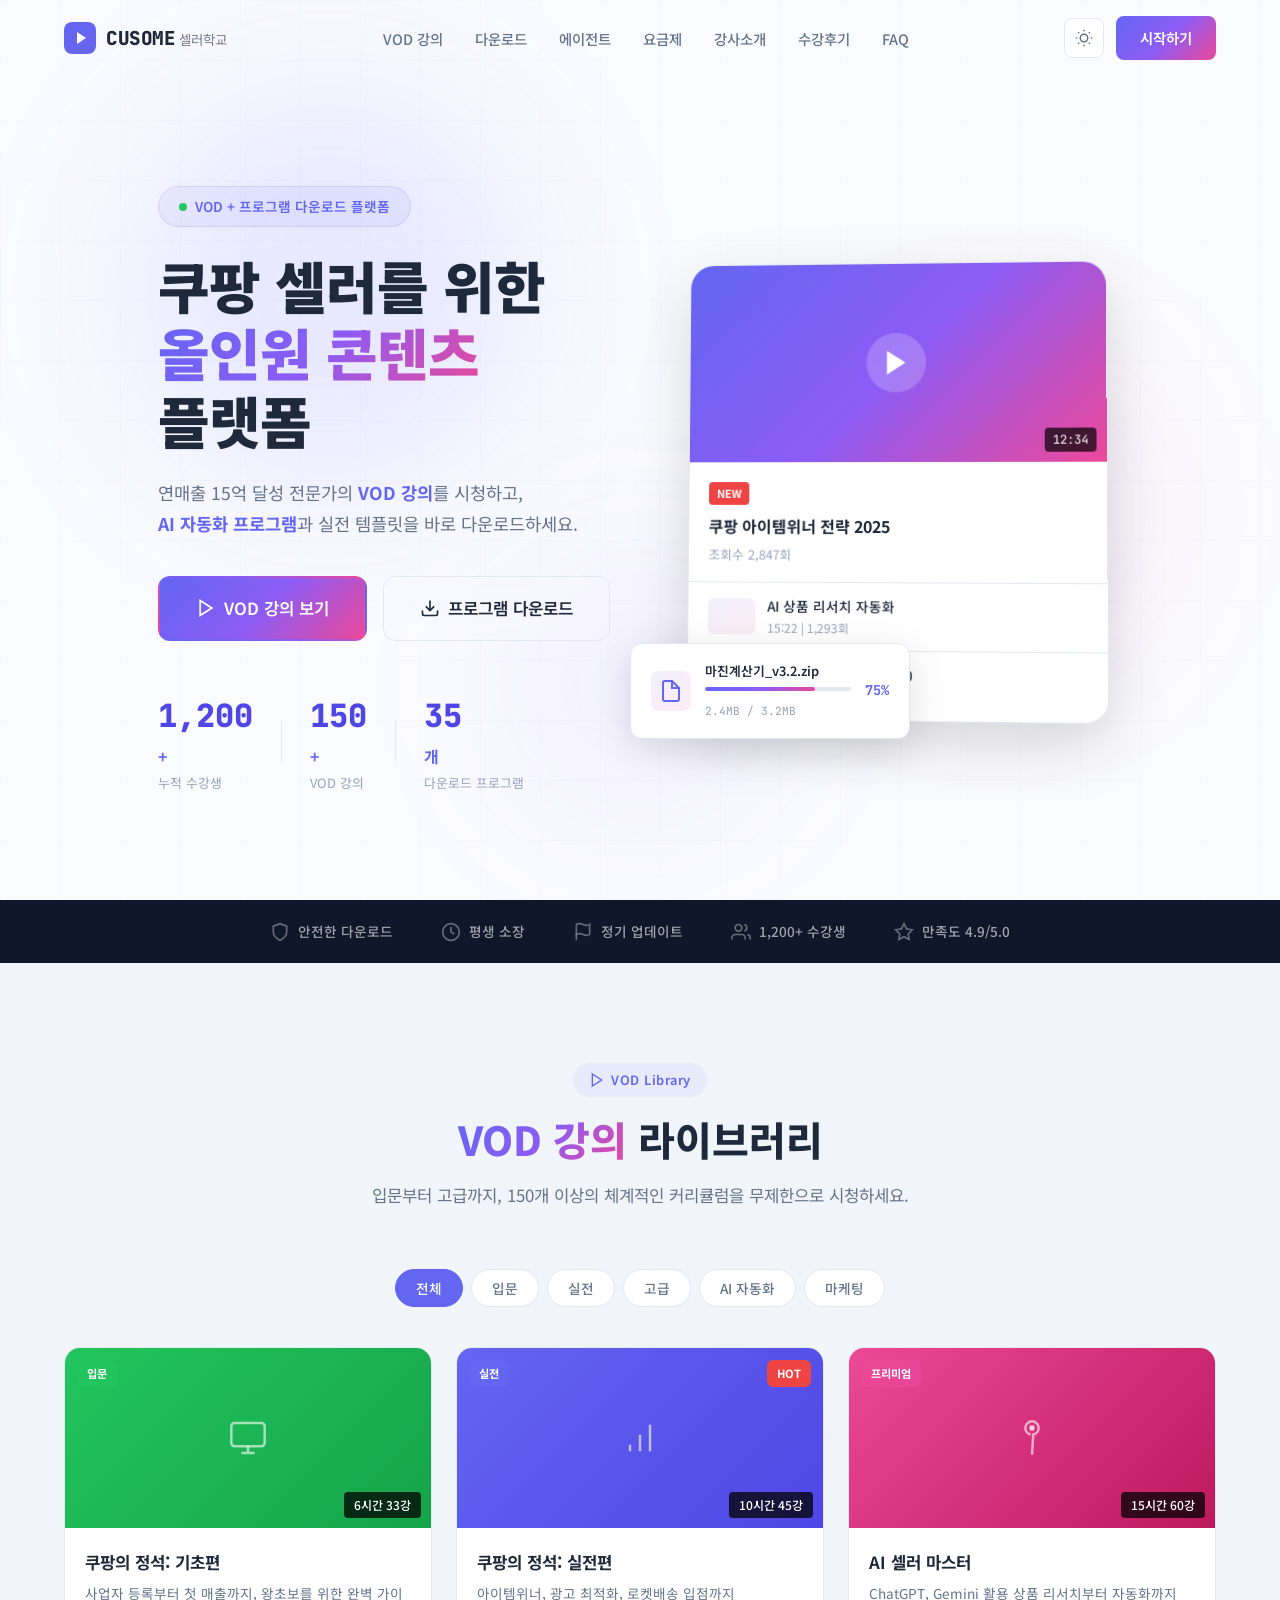
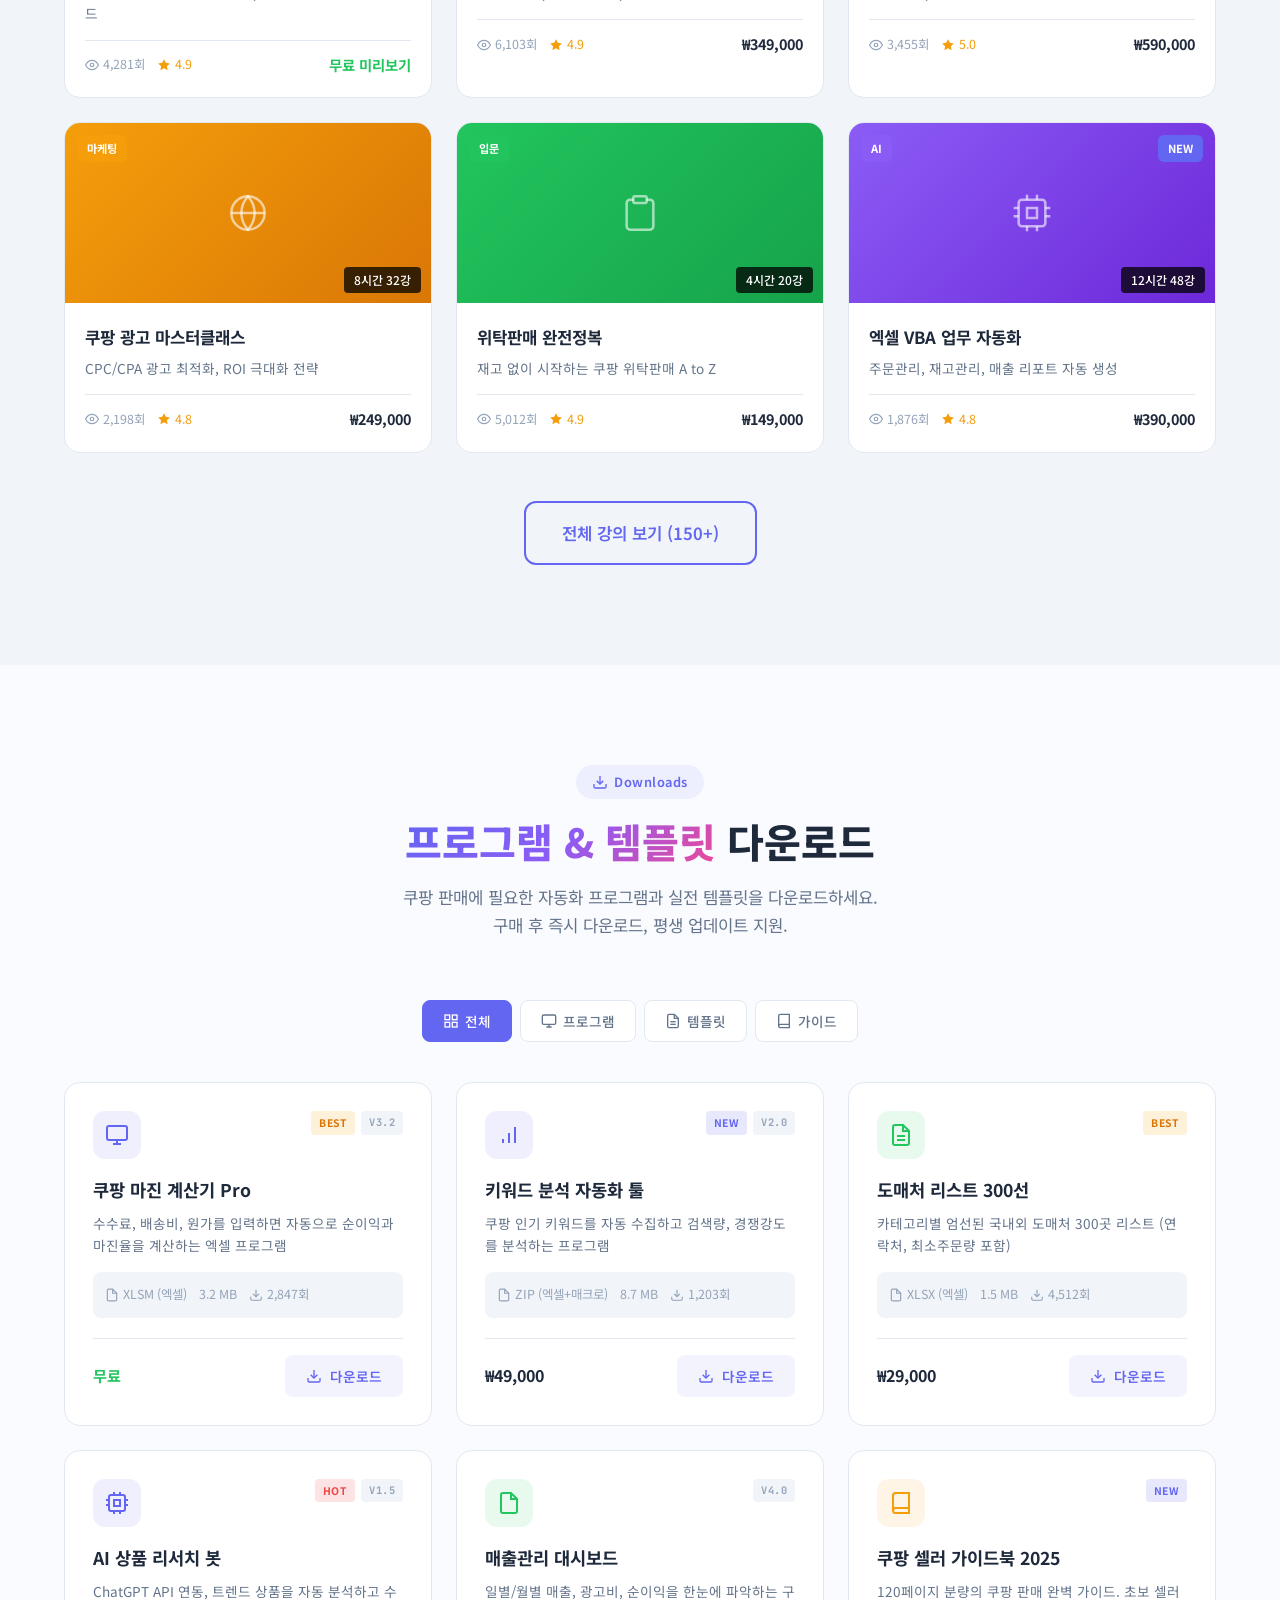
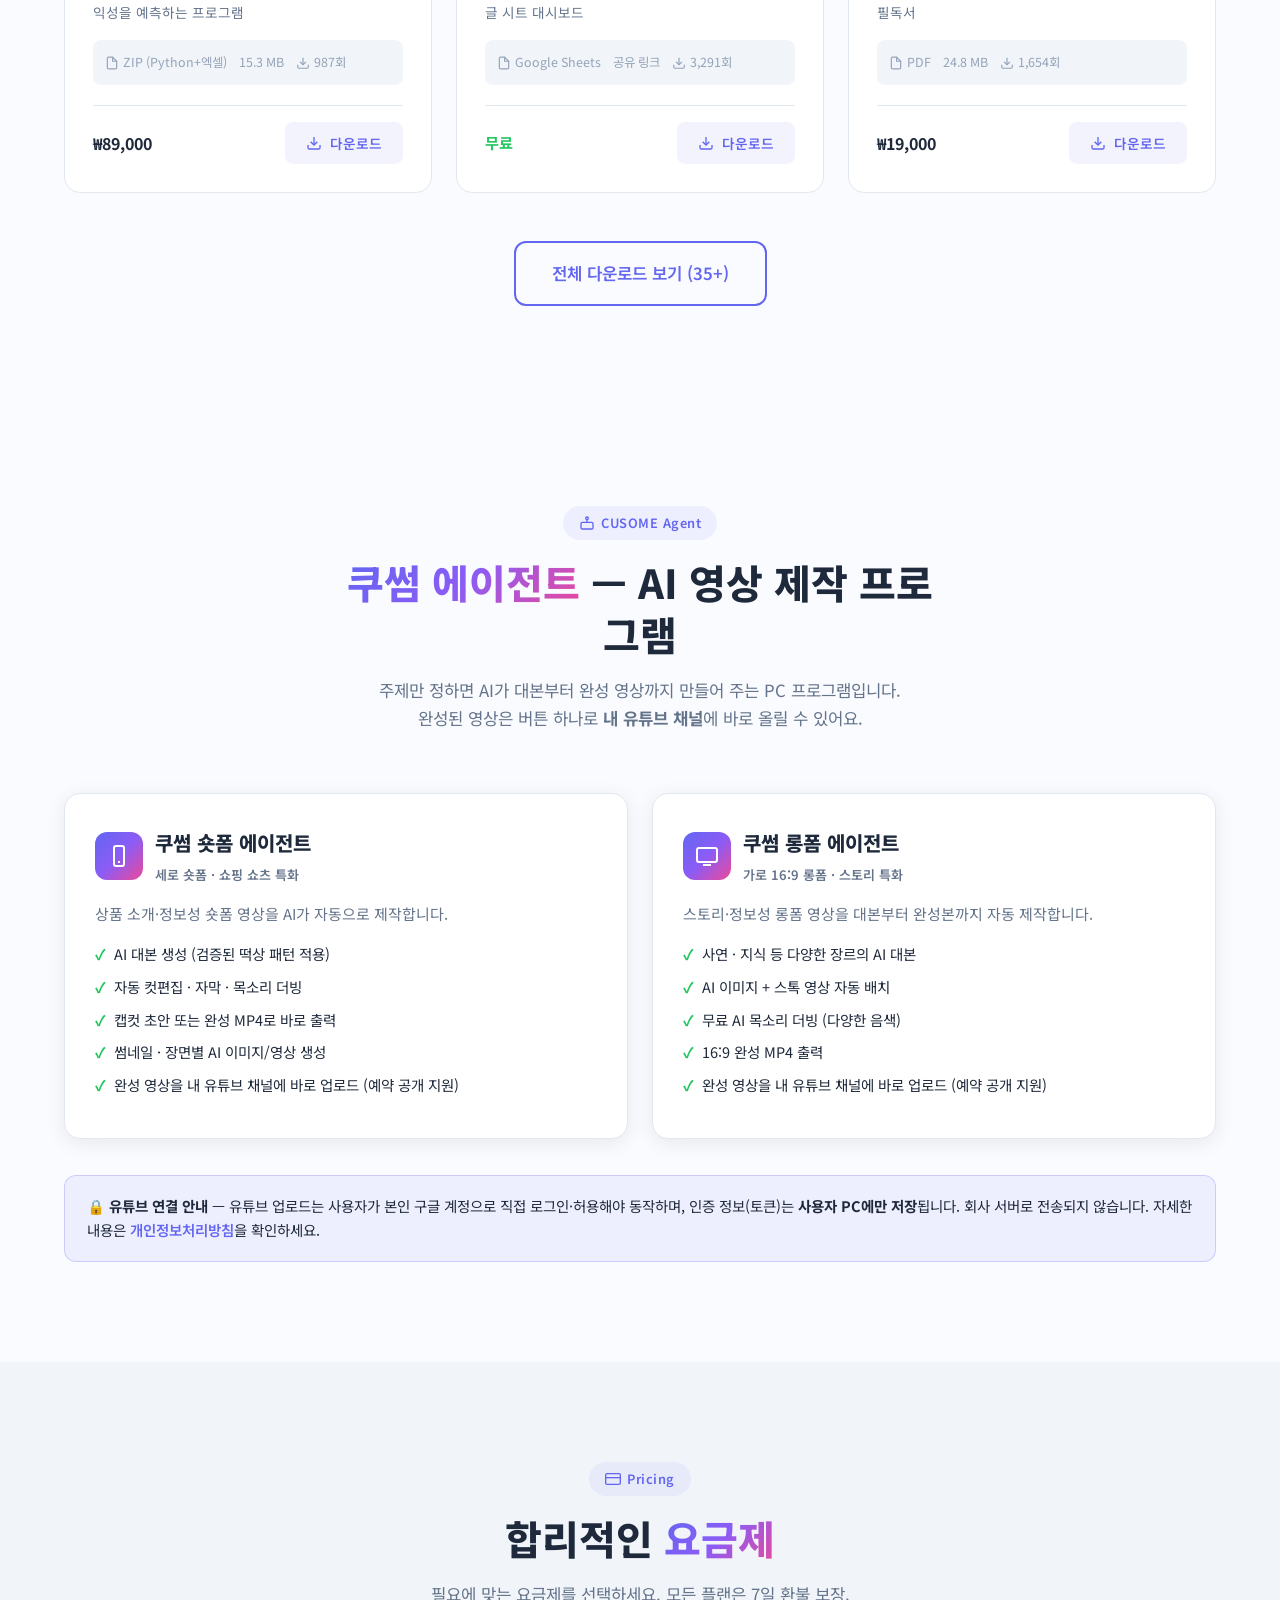
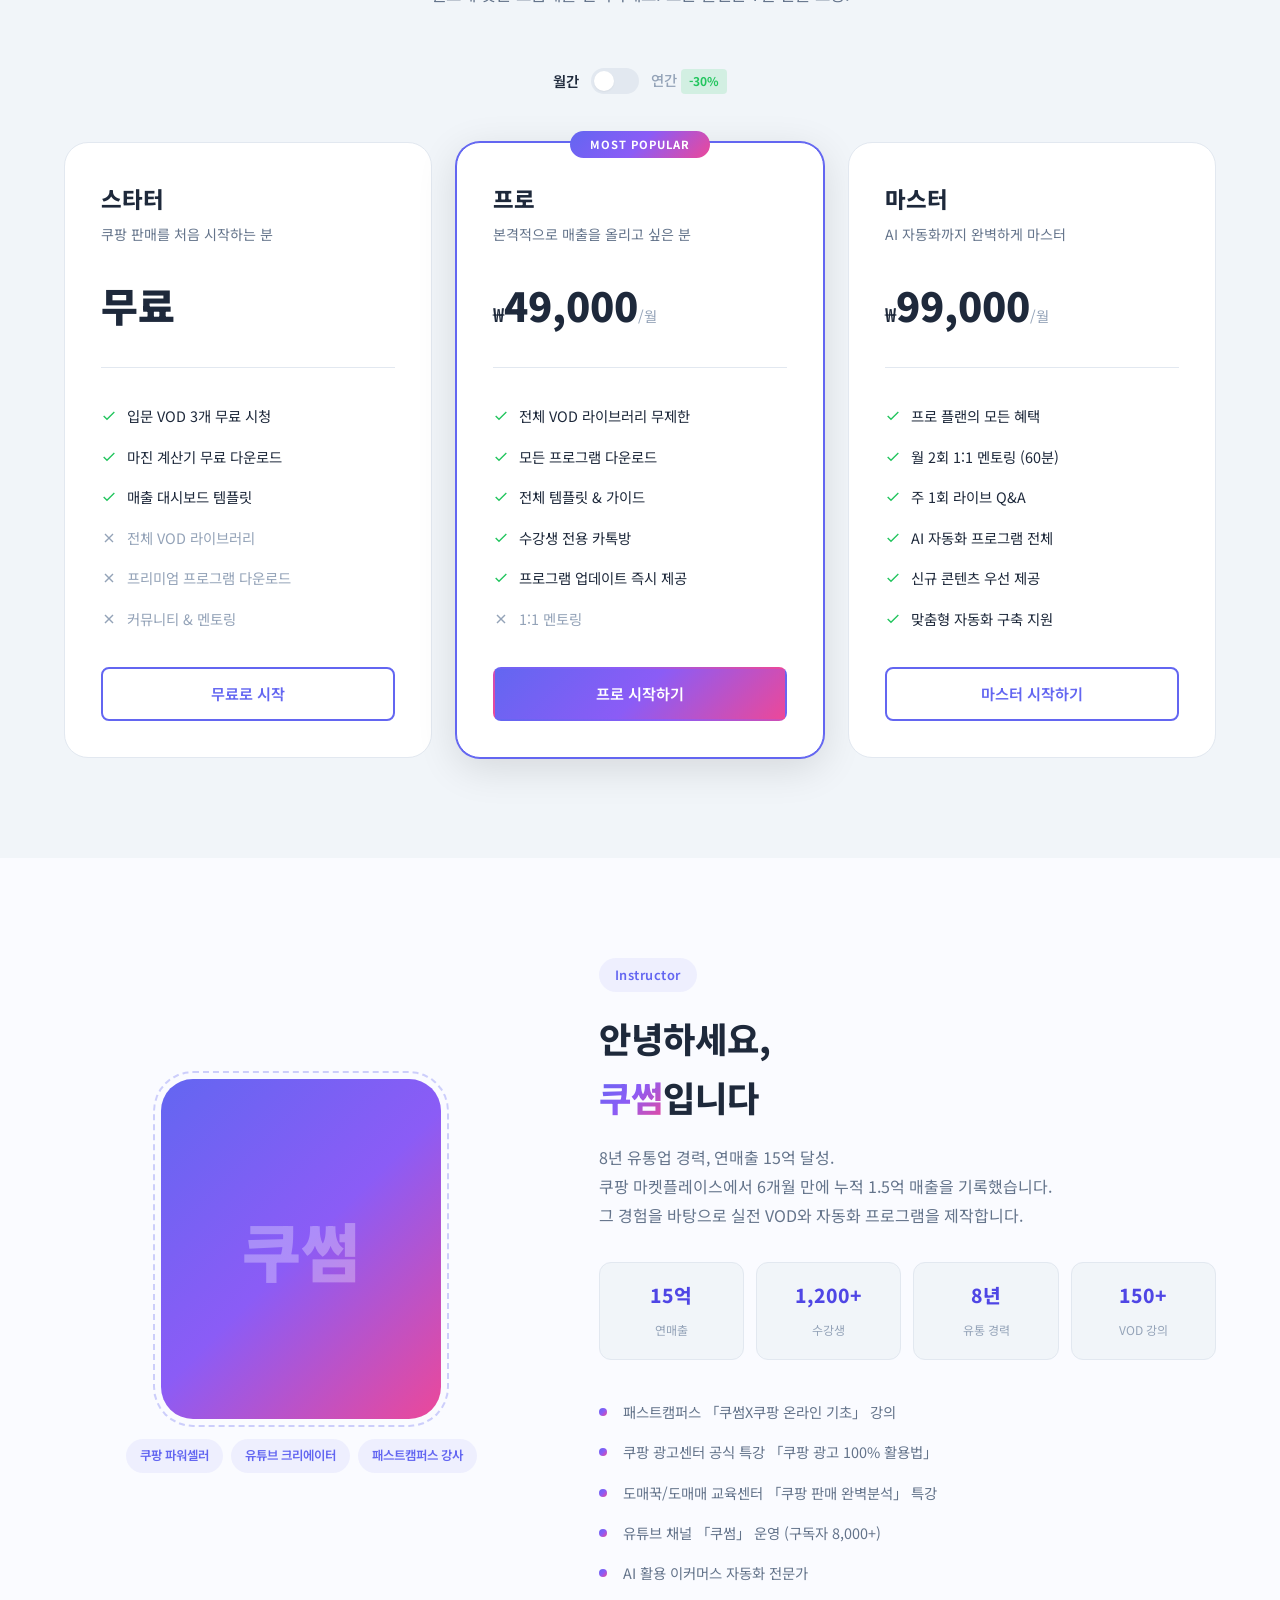
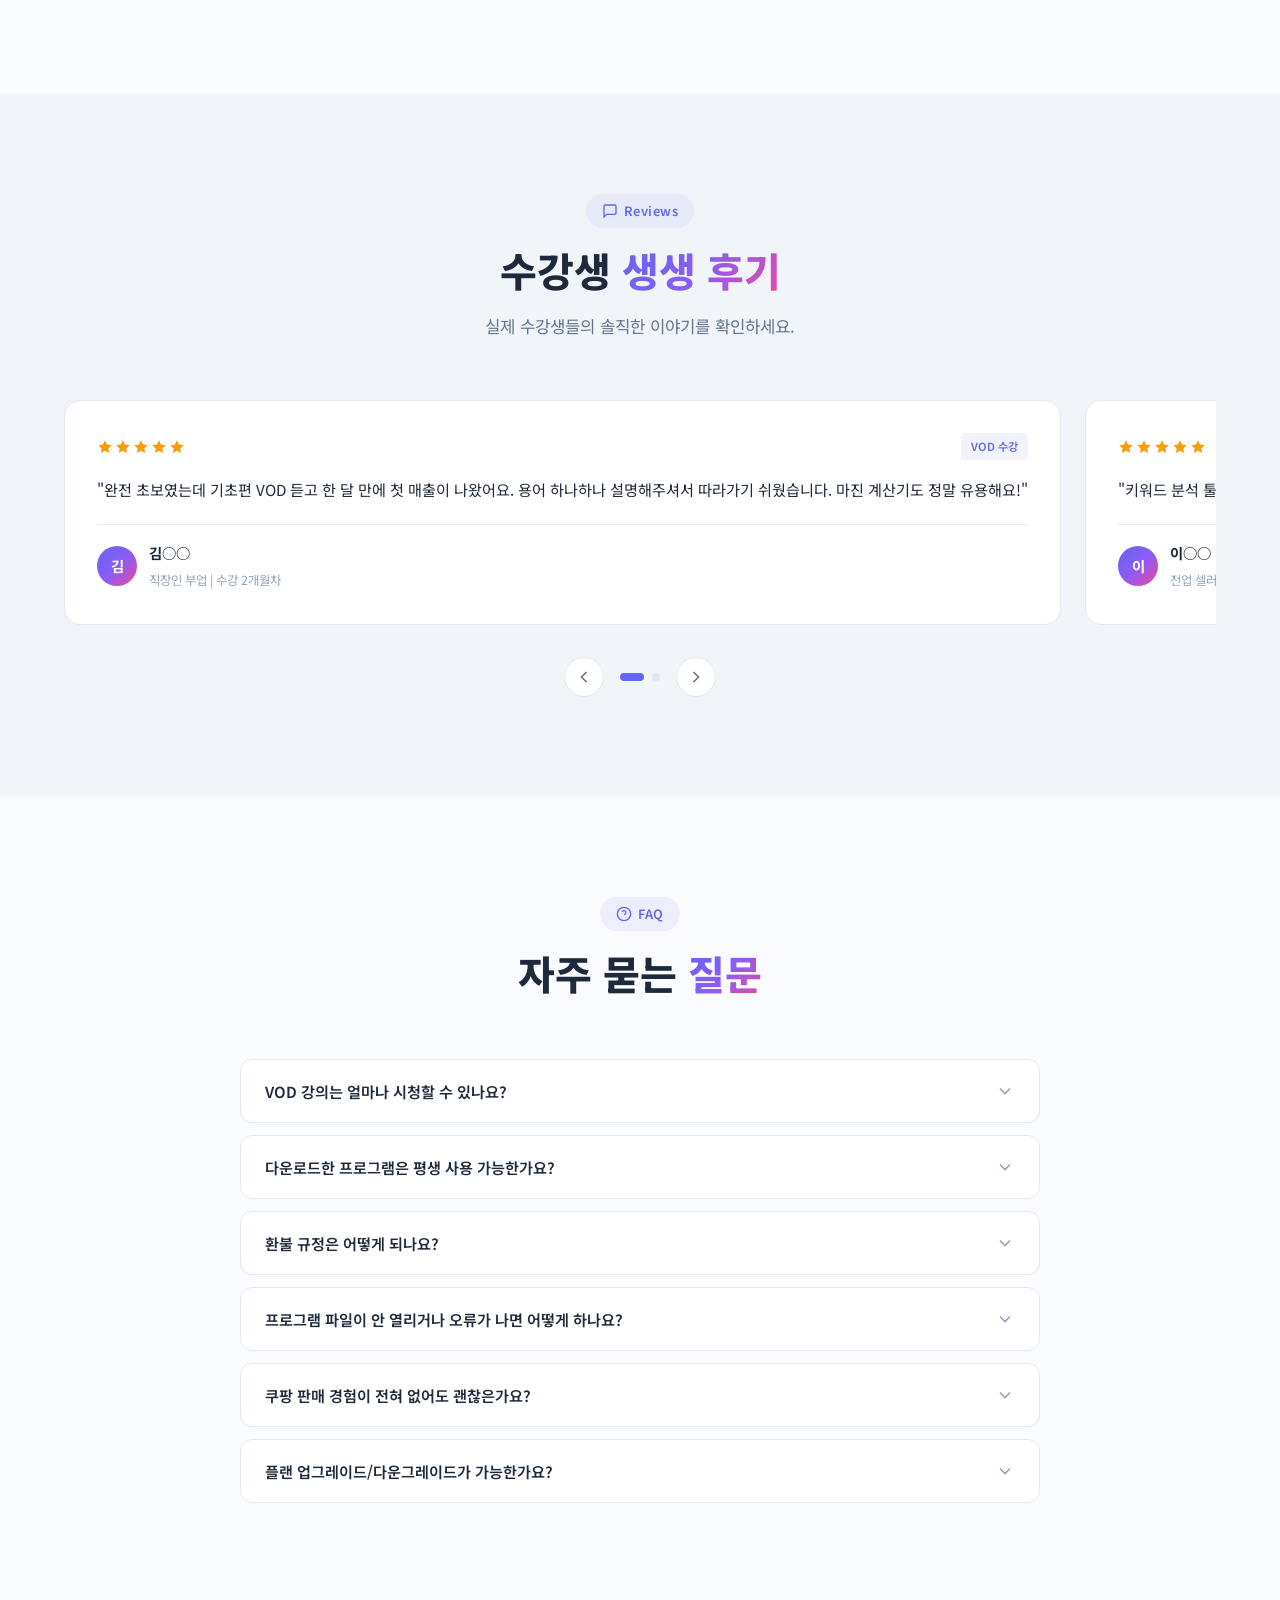
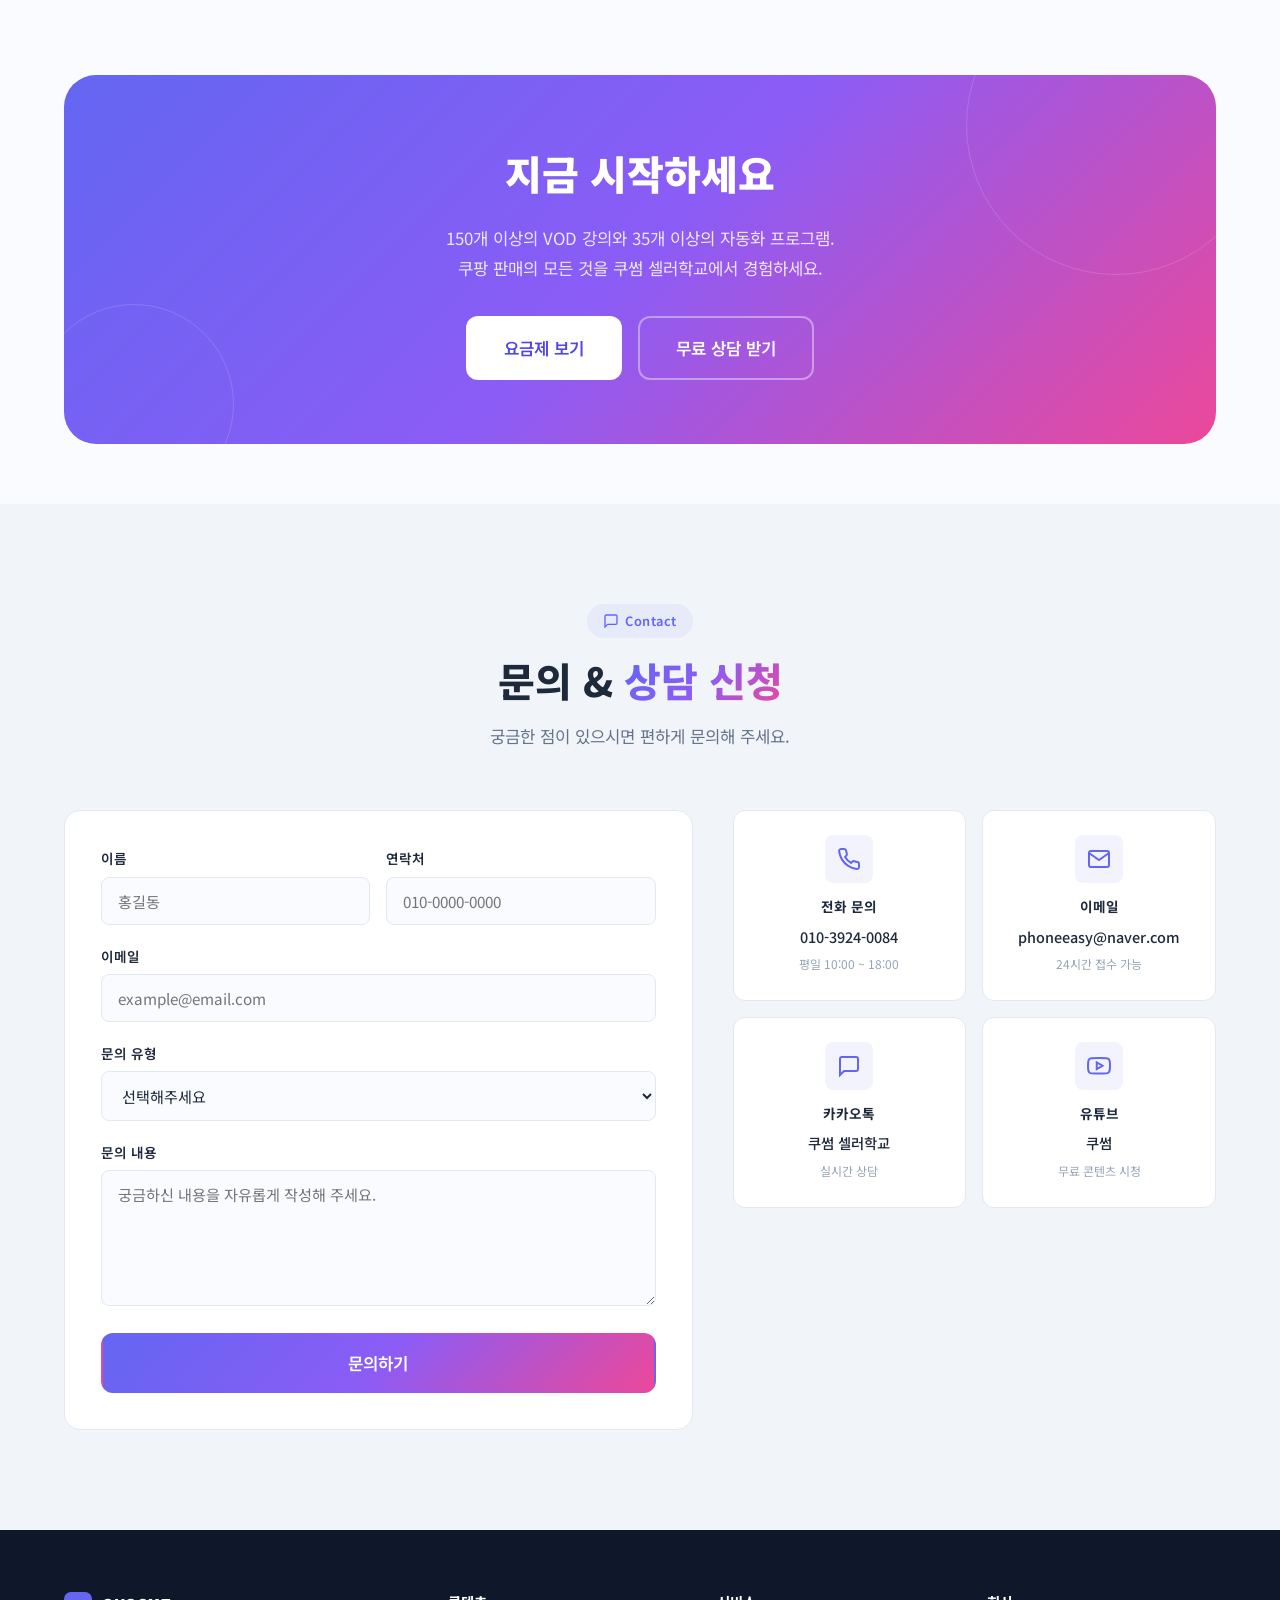
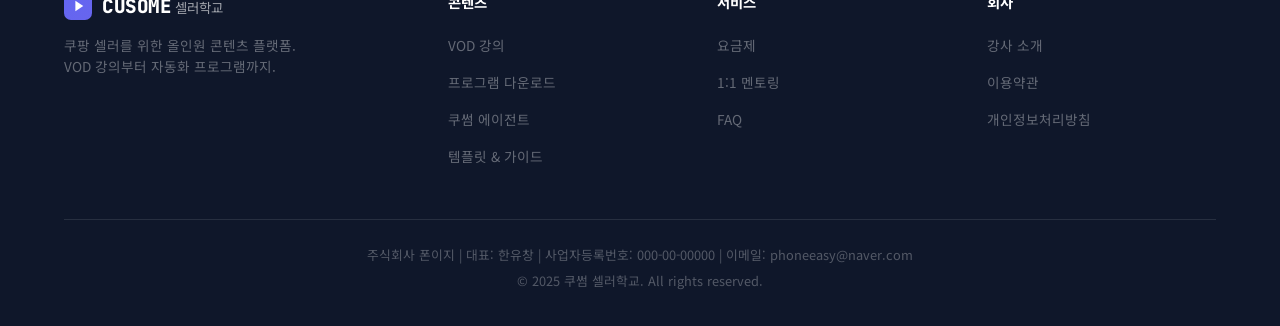
==== commit bd8a372d: "쿠썸 에이전트 소개 섹션 + 개인정보처리방침 페이지 (구글 OAuth/YouTube API 심사 대비) - privacy.html 신설: YouTube API 사용 고지, 권한(u" ====
--- a/index.html
+++ b/index.html
@@ -41,6 +41,7 @@
             <ul class="nav-links" id="navLinks">
                 <li><a href="#vod" class="nav-link">VOD 강의</a></li>
                 <li><a href="#downloads" class="nav-link">다운로드</a></li>
+                <li><a href="#agent" class="nav-link">에이전트</a></li>
                 <li><a href="#pricing" class="nav-link">요금제</a></li>
                 <li><a href="#instructor" class="nav-link">강사소개</a></li>
                 <li><a href="#reviews" class="nav-link">수강후기</a></li>
@@ -653,6 +654,81 @@
     </section>
 
     <!-- Pricing Section -->
+    <!-- CUSOME Agent Section -->
+    <section class="section agent-section" id="agent">
+        <style>
+            .agent-grid { display: grid; grid-template-columns: repeat(auto-fit, minmax(300px, 1fr)); gap: 24px; margin-top: 40px; }
+            .agent-card { background: var(--bg-card); border: 1px solid var(--border); border-radius: var(--radius-lg); padding: 32px 30px; box-shadow: var(--shadow-md); transition: var(--transition); }
+            .agent-card:hover { transform: translateY(-4px); box-shadow: var(--shadow-lg); }
+            .agent-card-head { display: flex; align-items: center; gap: 12px; margin-bottom: 14px; }
+            .agent-icon { width: 48px; height: 48px; border-radius: var(--radius-md); background: var(--gradient); display: flex; align-items: center; justify-content: center; color: #fff; flex-shrink: 0; }
+            .agent-card h3 { font-size: 20px; font-weight: 800; color: var(--text); }
+            .agent-card .agent-sub { font-size: 13px; color: var(--text-light); font-weight: 600; }
+            .agent-card > p { color: var(--text-light); font-size: 15px; margin-bottom: 16px; }
+            .agent-feats { list-style: none; padding: 0; margin: 0; }
+            .agent-feats li { display: flex; gap: 8px; align-items: flex-start; font-size: 14.5px; color: var(--text); margin-bottom: 8px; }
+            .agent-feats li::before { content: "✓"; color: var(--success); font-weight: 800; flex-shrink: 0; }
+            .agent-note { margin-top: 36px; background: var(--primary-bg); border: 1px solid rgba(99, 102, 241, 0.25); border-radius: var(--radius-md); padding: 18px 22px; font-size: 14.5px; color: var(--text); }
+            .agent-note a { color: var(--primary); font-weight: 600; }
+        </style>
+        <div class="container">
+            <div class="section-header">
+                <span class="section-tag">
+                    <svg width="16" height="16" viewBox="0 0 24 24" fill="none" stroke="currentColor" stroke-width="2"><rect x="3" y="11" width="18" height="10" rx="2"/><circle cx="12" cy="5" r="2"/><path d="M12 7v4M8 16h.01M16 16h.01"/></svg>
+                    CUSOME Agent
+                </span>
+                <h2><span class="gradient-text">쿠썸 에이전트</span> — AI 영상 제작 프로그램</h2>
+                <p>주제만 정하면 AI가 대본부터 완성 영상까지 만들어 주는 PC 프로그램입니다.<br>완성된 영상은 버튼 하나로 <strong>내 유튜브 채널</strong>에 바로 올릴 수 있어요.</p>
+            </div>
+
+            <div class="agent-grid">
+                <div class="agent-card">
+                    <div class="agent-card-head">
+                        <div class="agent-icon">
+                            <svg width="24" height="24" viewBox="0 0 24 24" fill="none" stroke="currentColor" stroke-width="2"><rect x="7" y="2" width="10" height="20" rx="2"/><path d="M11 18h2"/></svg>
+                        </div>
+                        <div>
+                            <h3>쿠썸 숏폼 에이전트</h3>
+                            <span class="agent-sub">세로 숏폼 · 쇼핑 쇼츠 특화</span>
+                        </div>
+                    </div>
+                    <p>상품 소개·정보성 숏폼 영상을 AI가 자동으로 제작합니다.</p>
+                    <ul class="agent-feats">
+                        <li>AI 대본 생성 (검증된 떡상 패턴 적용)</li>
+                        <li>자동 컷편집 · 자막 · 목소리 더빙</li>
+                        <li>캡컷 초안 또는 완성 MP4로 바로 출력</li>
+                        <li>썸네일 · 장면별 AI 이미지/영상 생성</li>
+                        <li>완성 영상을 내 유튜브 채널에 바로 업로드 (예약 공개 지원)</li>
+                    </ul>
+                </div>
+
+                <div class="agent-card">
+                    <div class="agent-card-head">
+                        <div class="agent-icon">
+                            <svg width="24" height="24" viewBox="0 0 24 24" fill="none" stroke="currentColor" stroke-width="2"><rect x="2" y="4" width="20" height="14" rx="2"/><path d="M8 21h8"/></svg>
+                        </div>
+                        <div>
+                            <h3>쿠썸 롱폼 에이전트</h3>
+                            <span class="agent-sub">가로 16:9 롱폼 · 스토리 특화</span>
+                        </div>
+                    </div>
+                    <p>스토리·정보성 롱폼 영상을 대본부터 완성본까지 자동 제작합니다.</p>
+                    <ul class="agent-feats">
+                        <li>사연 · 지식 등 다양한 장르의 AI 대본</li>
+                        <li>AI 이미지 + 스톡 영상 자동 배치</li>
+                        <li>무료 AI 목소리 더빙 (다양한 음색)</li>
+                        <li>16:9 완성 MP4 출력</li>
+                        <li>완성 영상을 내 유튜브 채널에 바로 업로드 (예약 공개 지원)</li>
+                    </ul>
+                </div>
+            </div>
+
+            <div class="agent-note">
+                🔒 <strong>유튜브 연결 안내</strong> — 유튜브 업로드는 사용자가 본인 구글 계정으로 직접 로그인·허용해야 동작하며, 인증 정보(토큰)는 <strong>사용자 PC에만 저장</strong>됩니다. 회사 서버로 전송되지 않습니다. 자세한 내용은 <a href="privacy.html">개인정보처리방침</a>을 확인하세요.
+            </div>
+        </div>
+    </section>
+
     <section class="section pricing-section" id="pricing">
         <div class="container">
             <div class="section-header">
@@ -1149,6 +1225,7 @@
                     <ul>
                         <li><a href="#vod">VOD 강의</a></li>
                         <li><a href="#downloads">프로그램 다운로드</a></li>
+                        <li><a href="#agent">쿠썸 에이전트</a></li>
                         <li><a href="#downloads">템플릿 & 가이드</a></li>
                     </ul>
                 </div>
@@ -1165,7 +1242,7 @@
                     <ul>
                         <li><a href="#instructor">강사 소개</a></li>
                         <li><a href="#">이용약관</a></li>
-                        <li><a href="#">개인정보처리방침</a></li>
+                        <li><a href="privacy.html">개인정보처리방침</a></li>
                     </ul>
                 </div>
             </div>
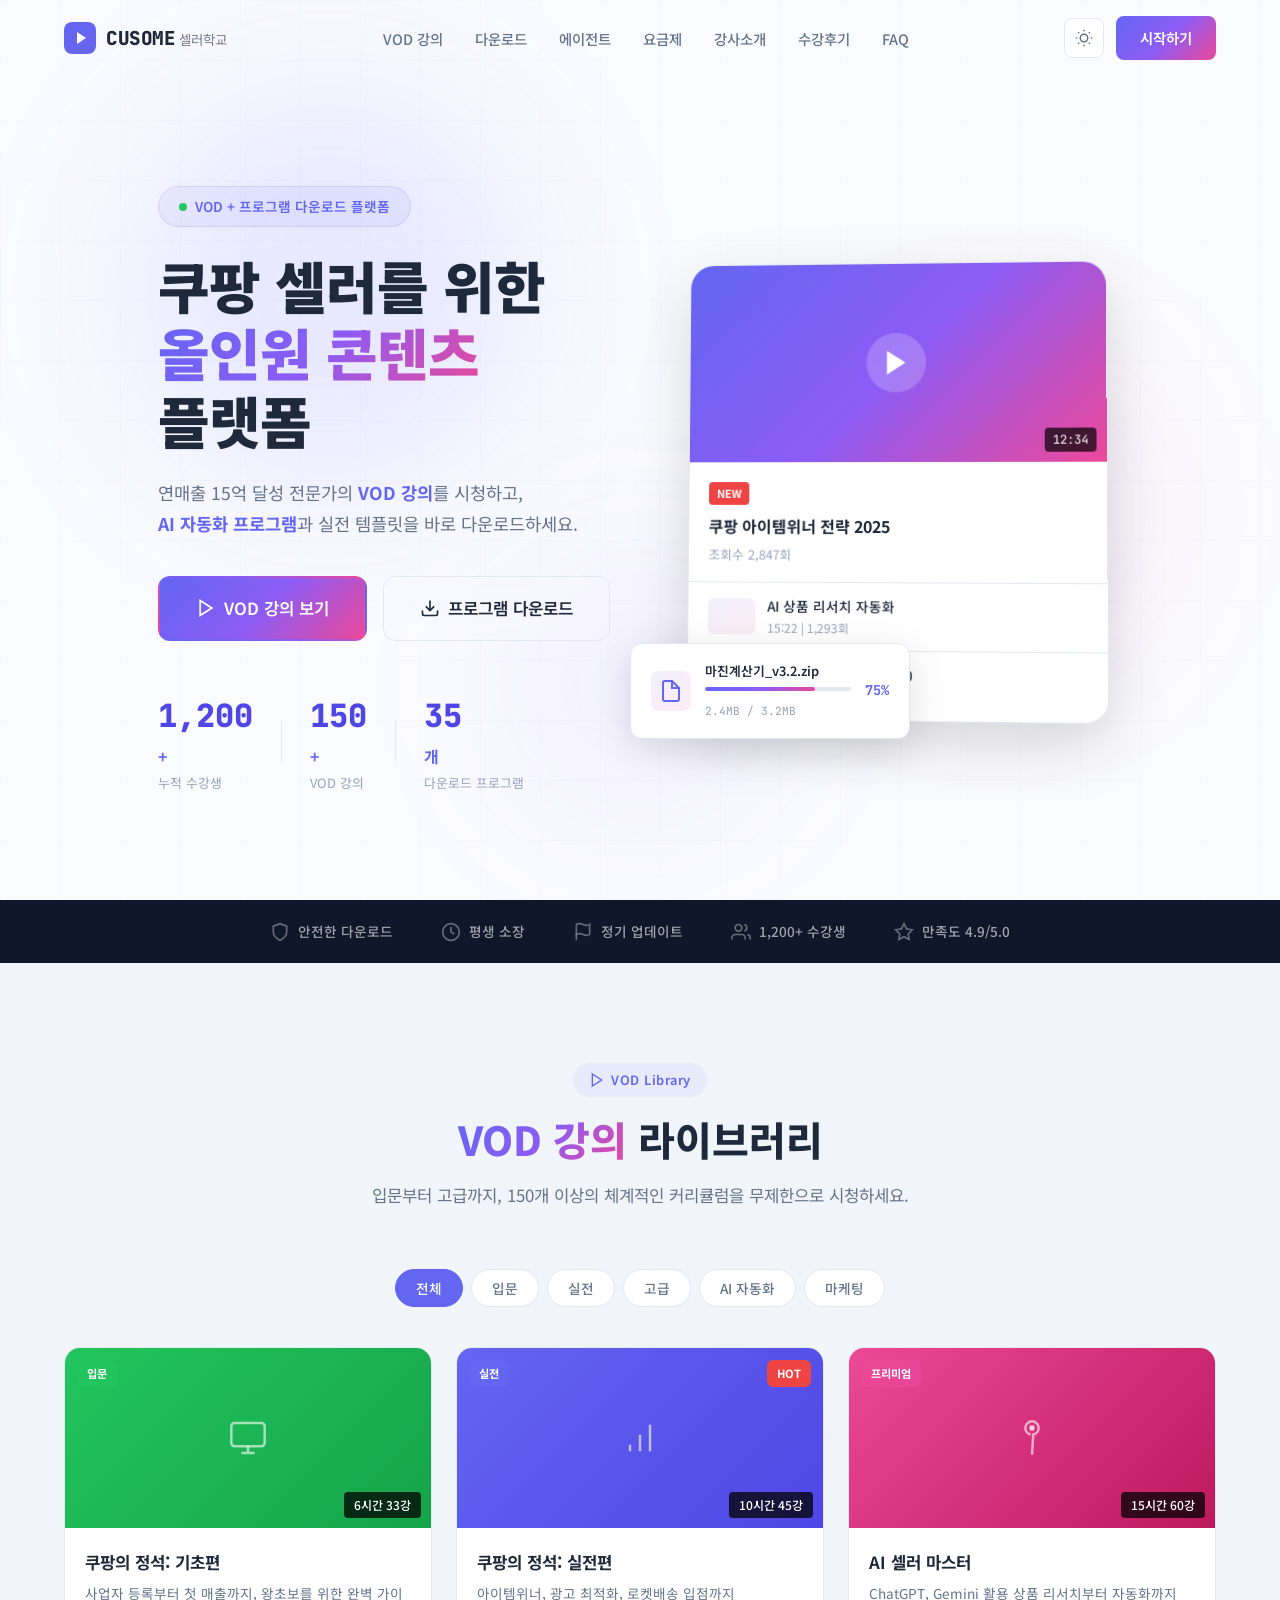
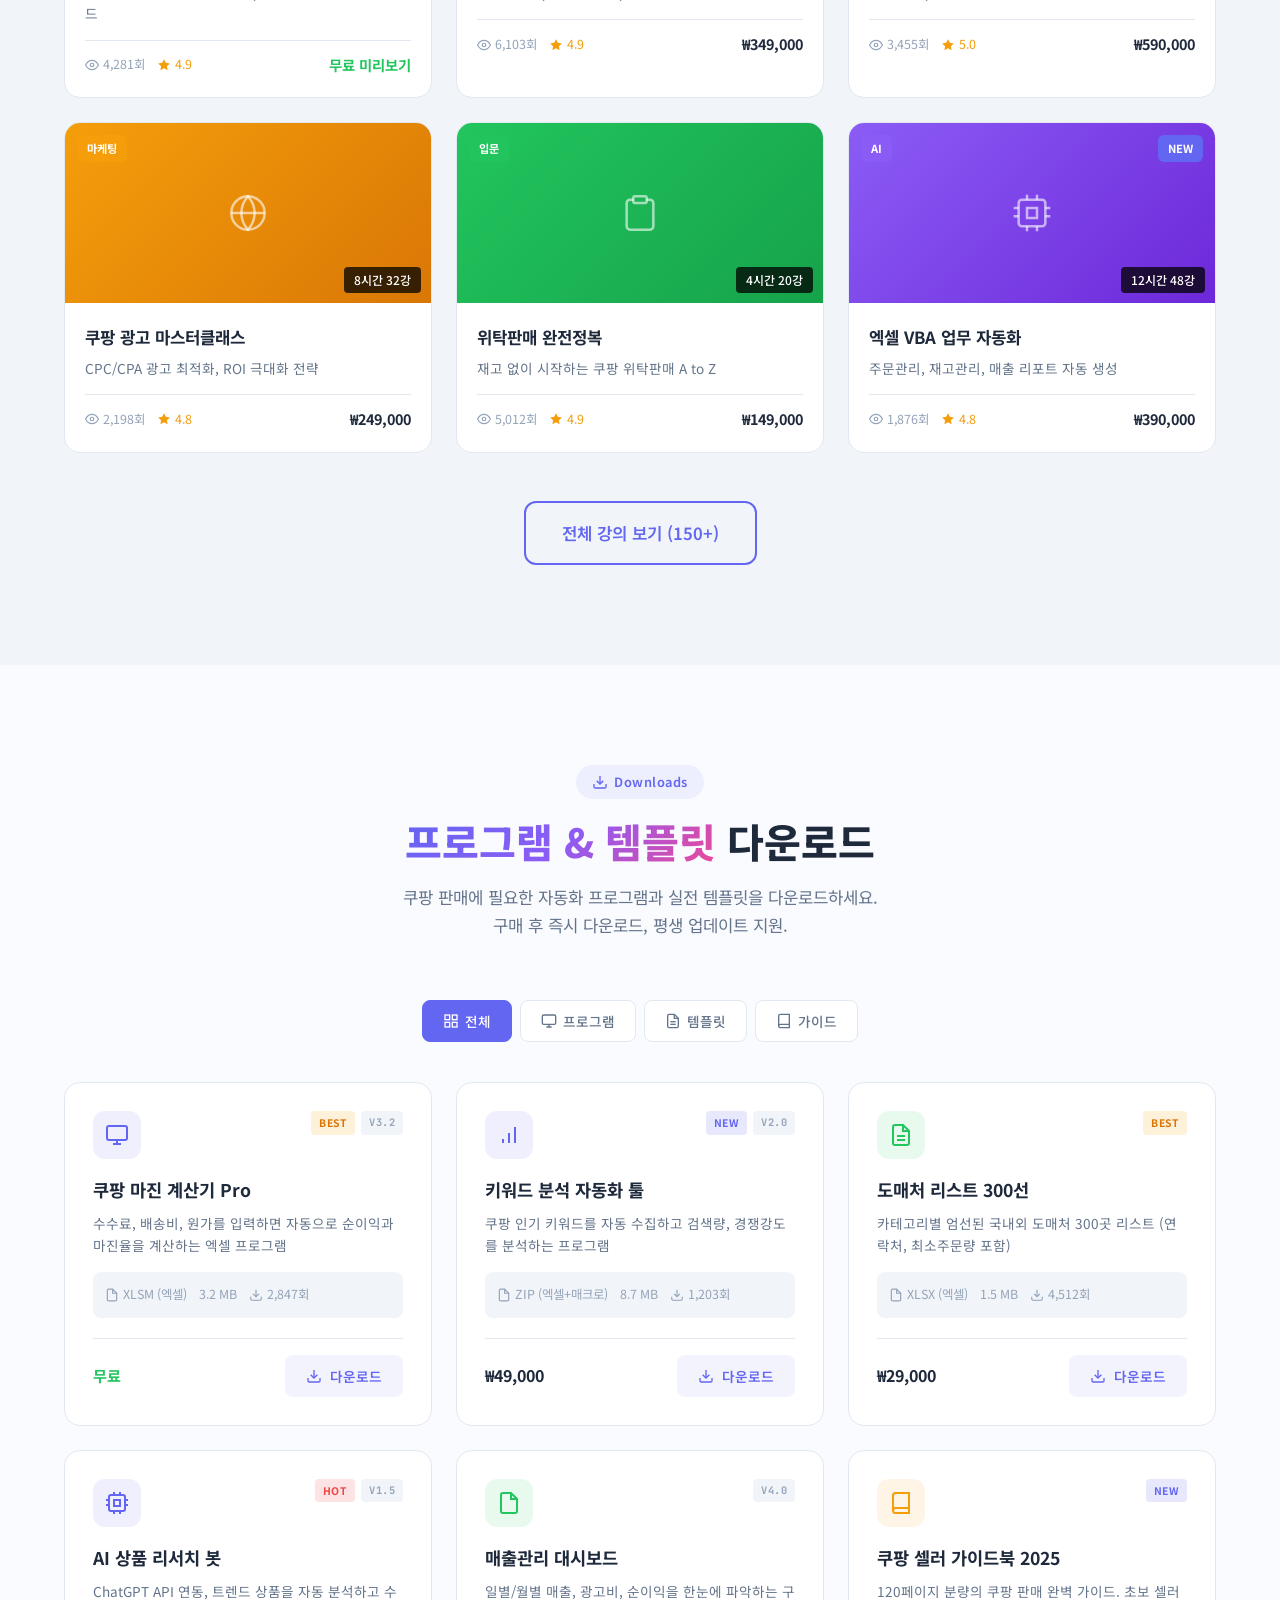
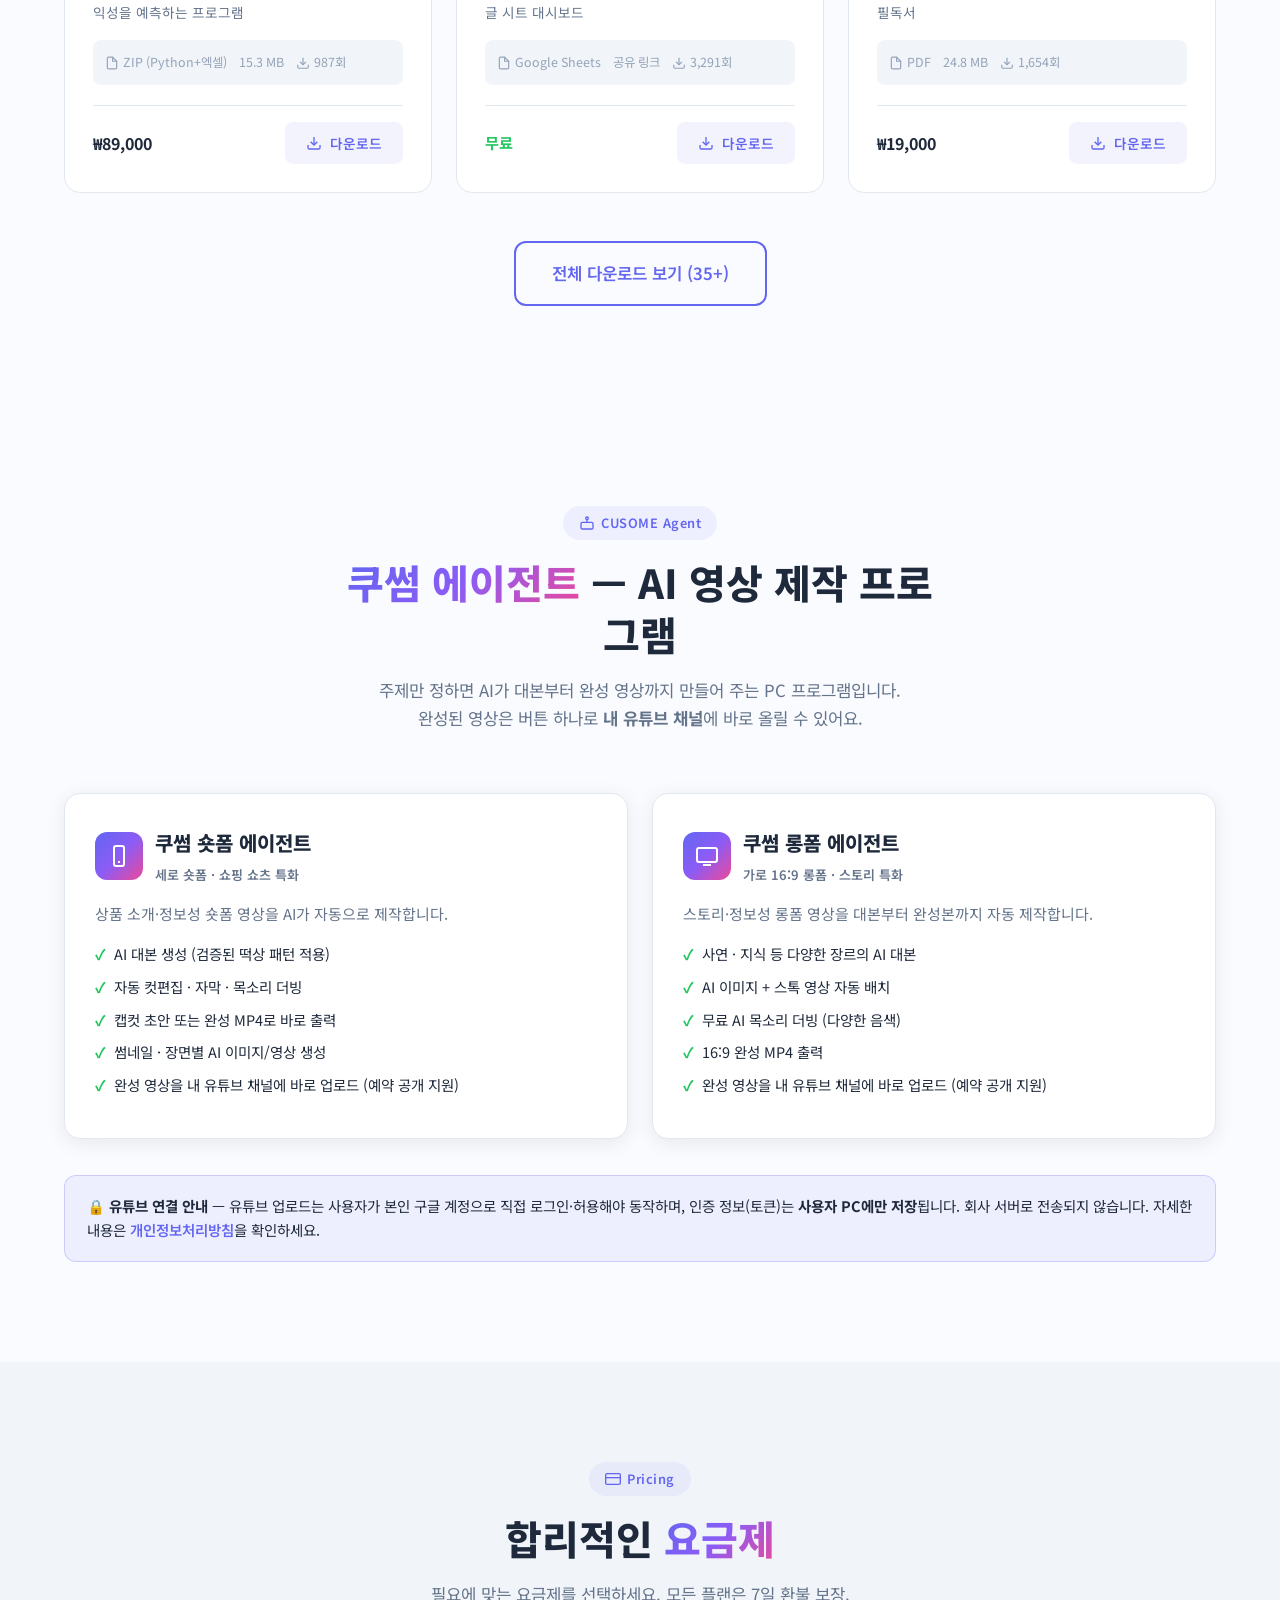
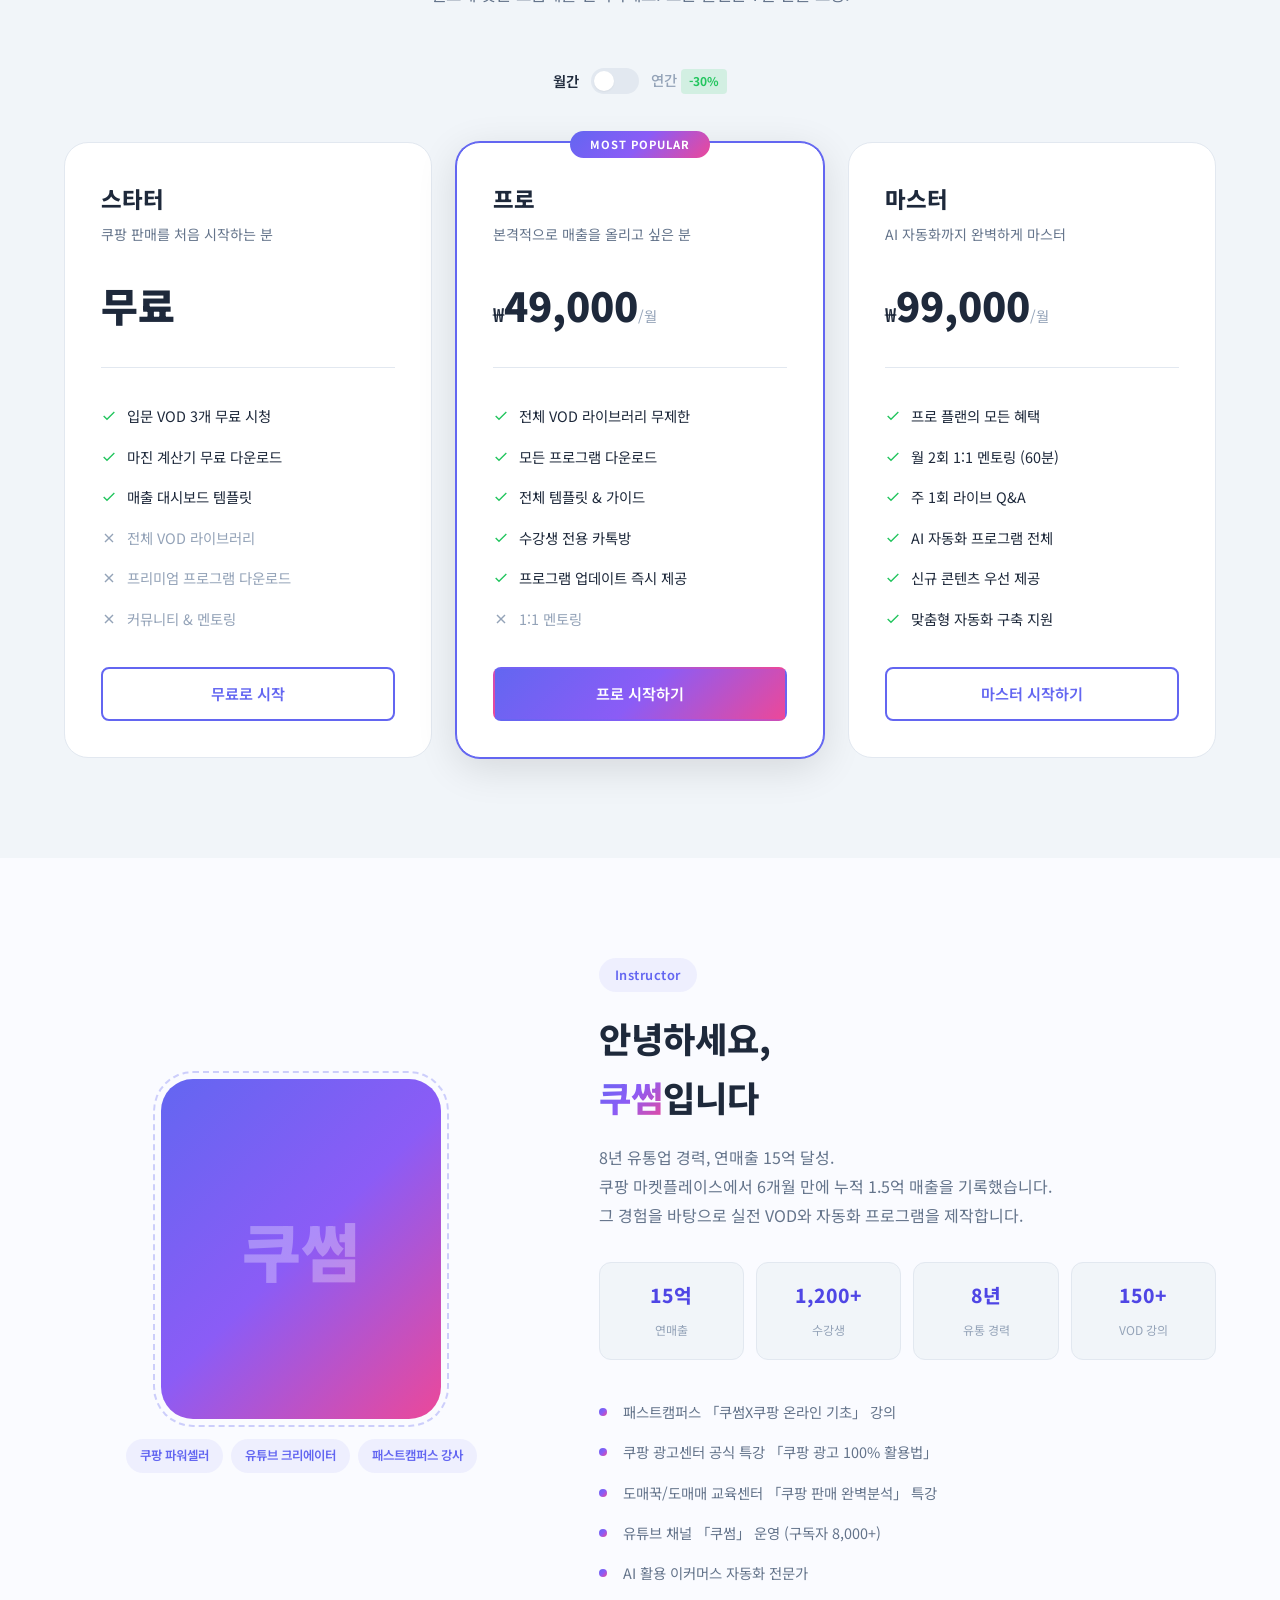
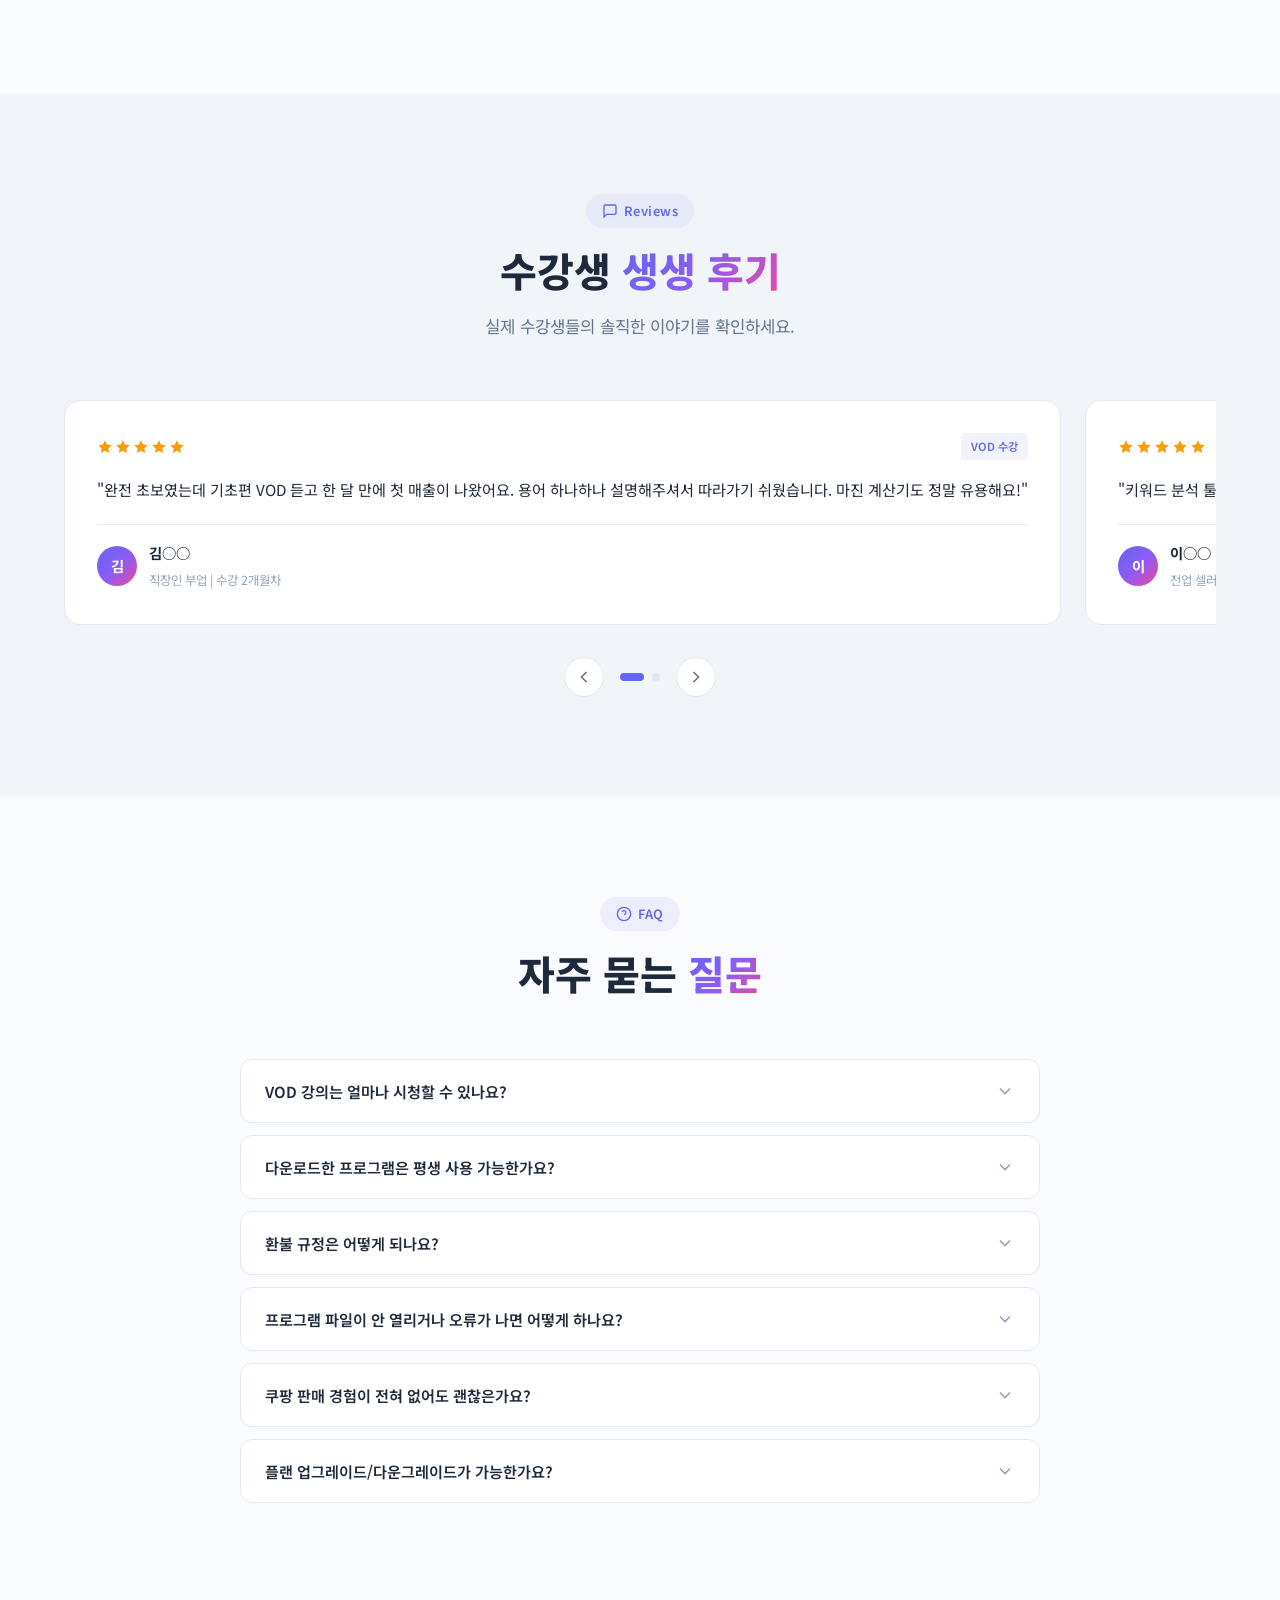
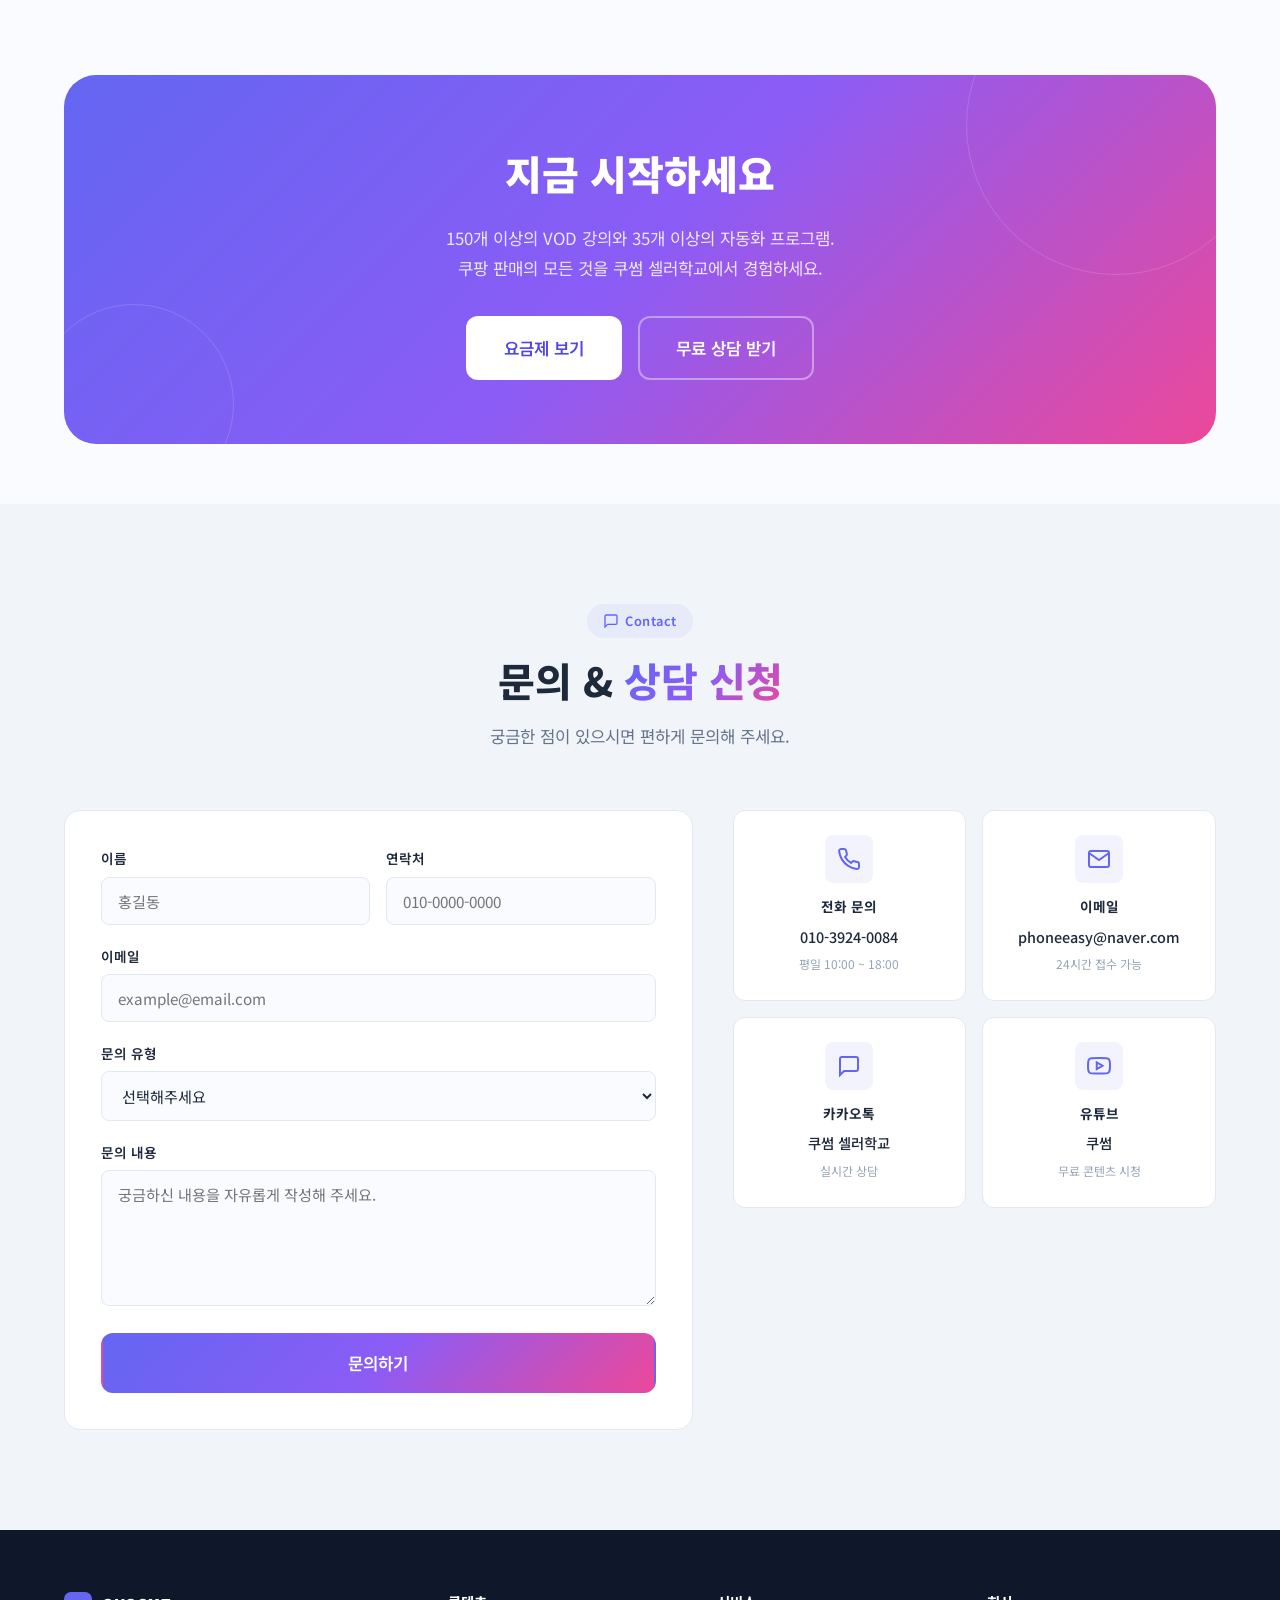
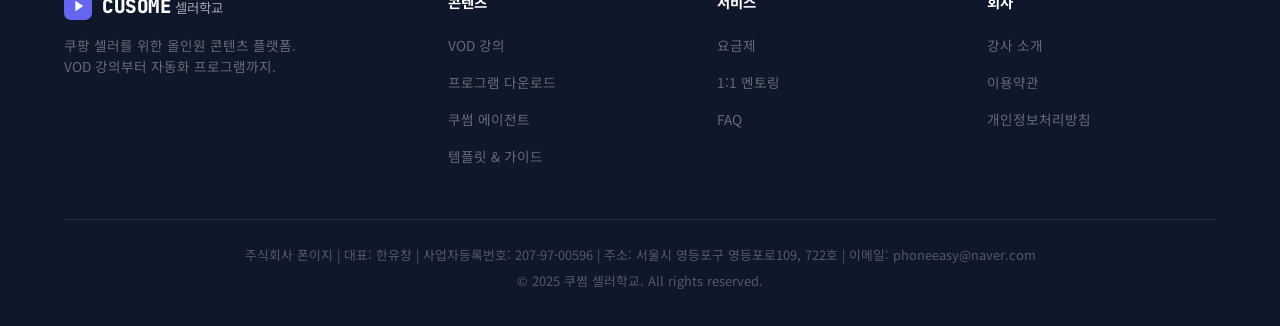
==== commit 48a343c4: "사업자 정보 실제값 반영 (등록번호 207-97-00596, 주소) Co-Authored-By: Claude Fable 5 <noreply@anthropic.com>" ====
--- a/index.html
+++ b/index.html
@@ -1247,7 +1247,7 @@
                 </div>
             </div>
             <div class="footer-bottom">
-                <p>주식회사 폰이지 | 대표: 한유창 | 사업자등록번호: 000-00-00000 | 이메일: phoneeasy@naver.com</p>
+                <p>주식회사 폰이지 | 대표: 한유창 | 사업자등록번호: 207-97-00596 | 주소: 서울시 영등포구 영등포로109, 722호 | 이메일: phoneeasy@naver.com</p>
                 <p>&copy; 2025 쿠썸 셀러학교. All rights reserved.</p>
             </div>
         </div>
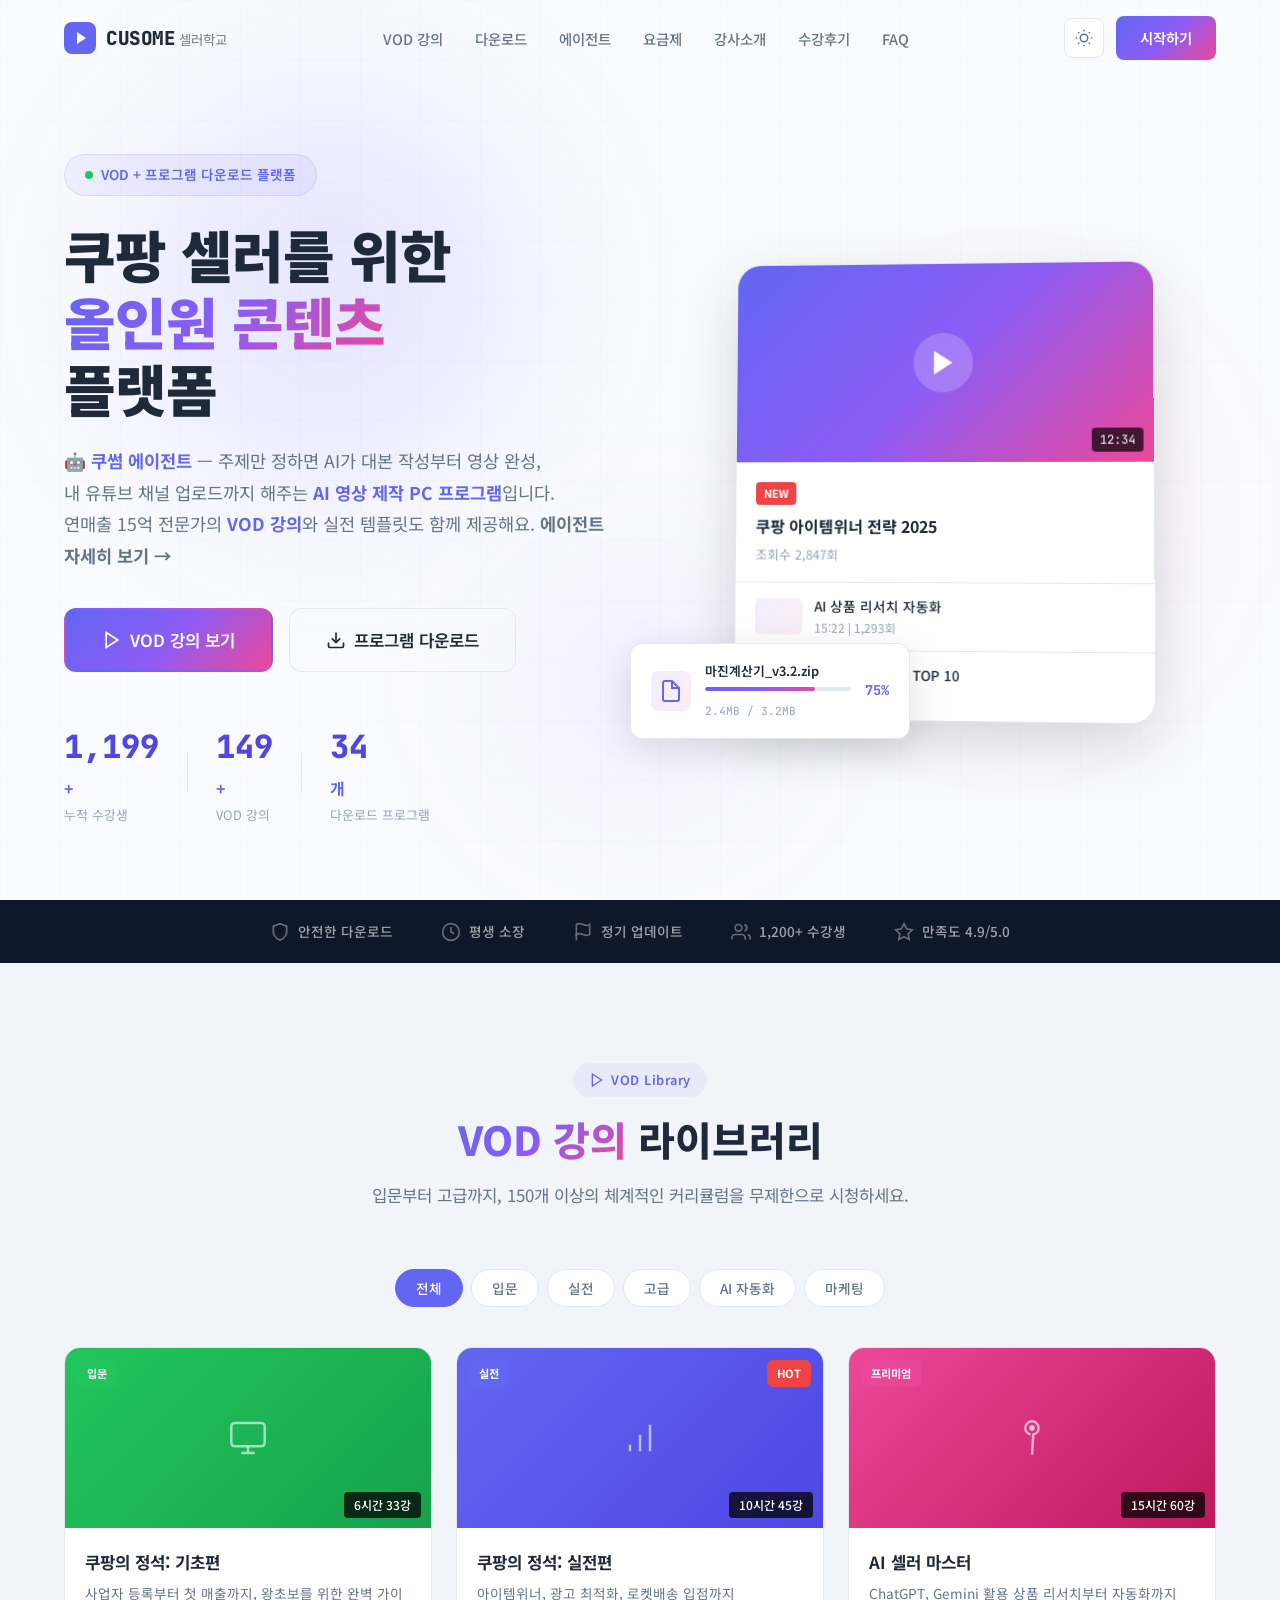
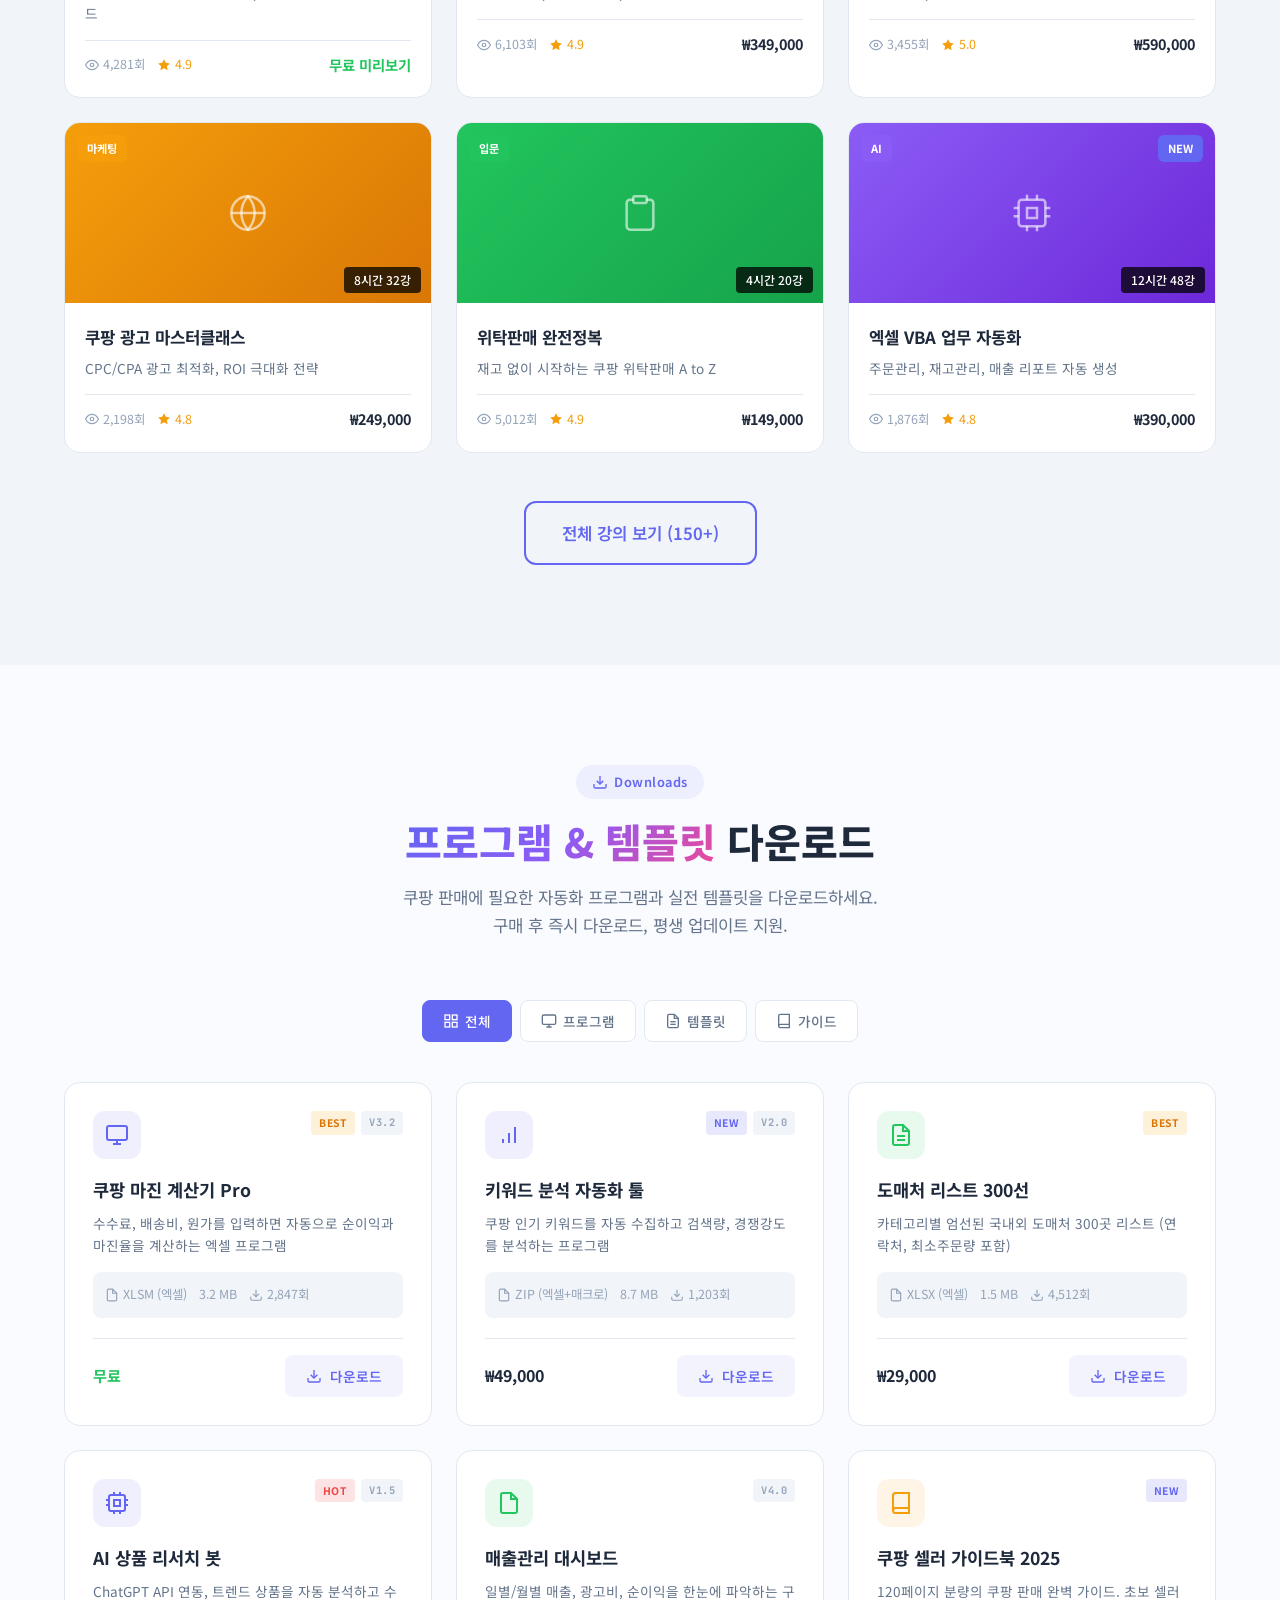
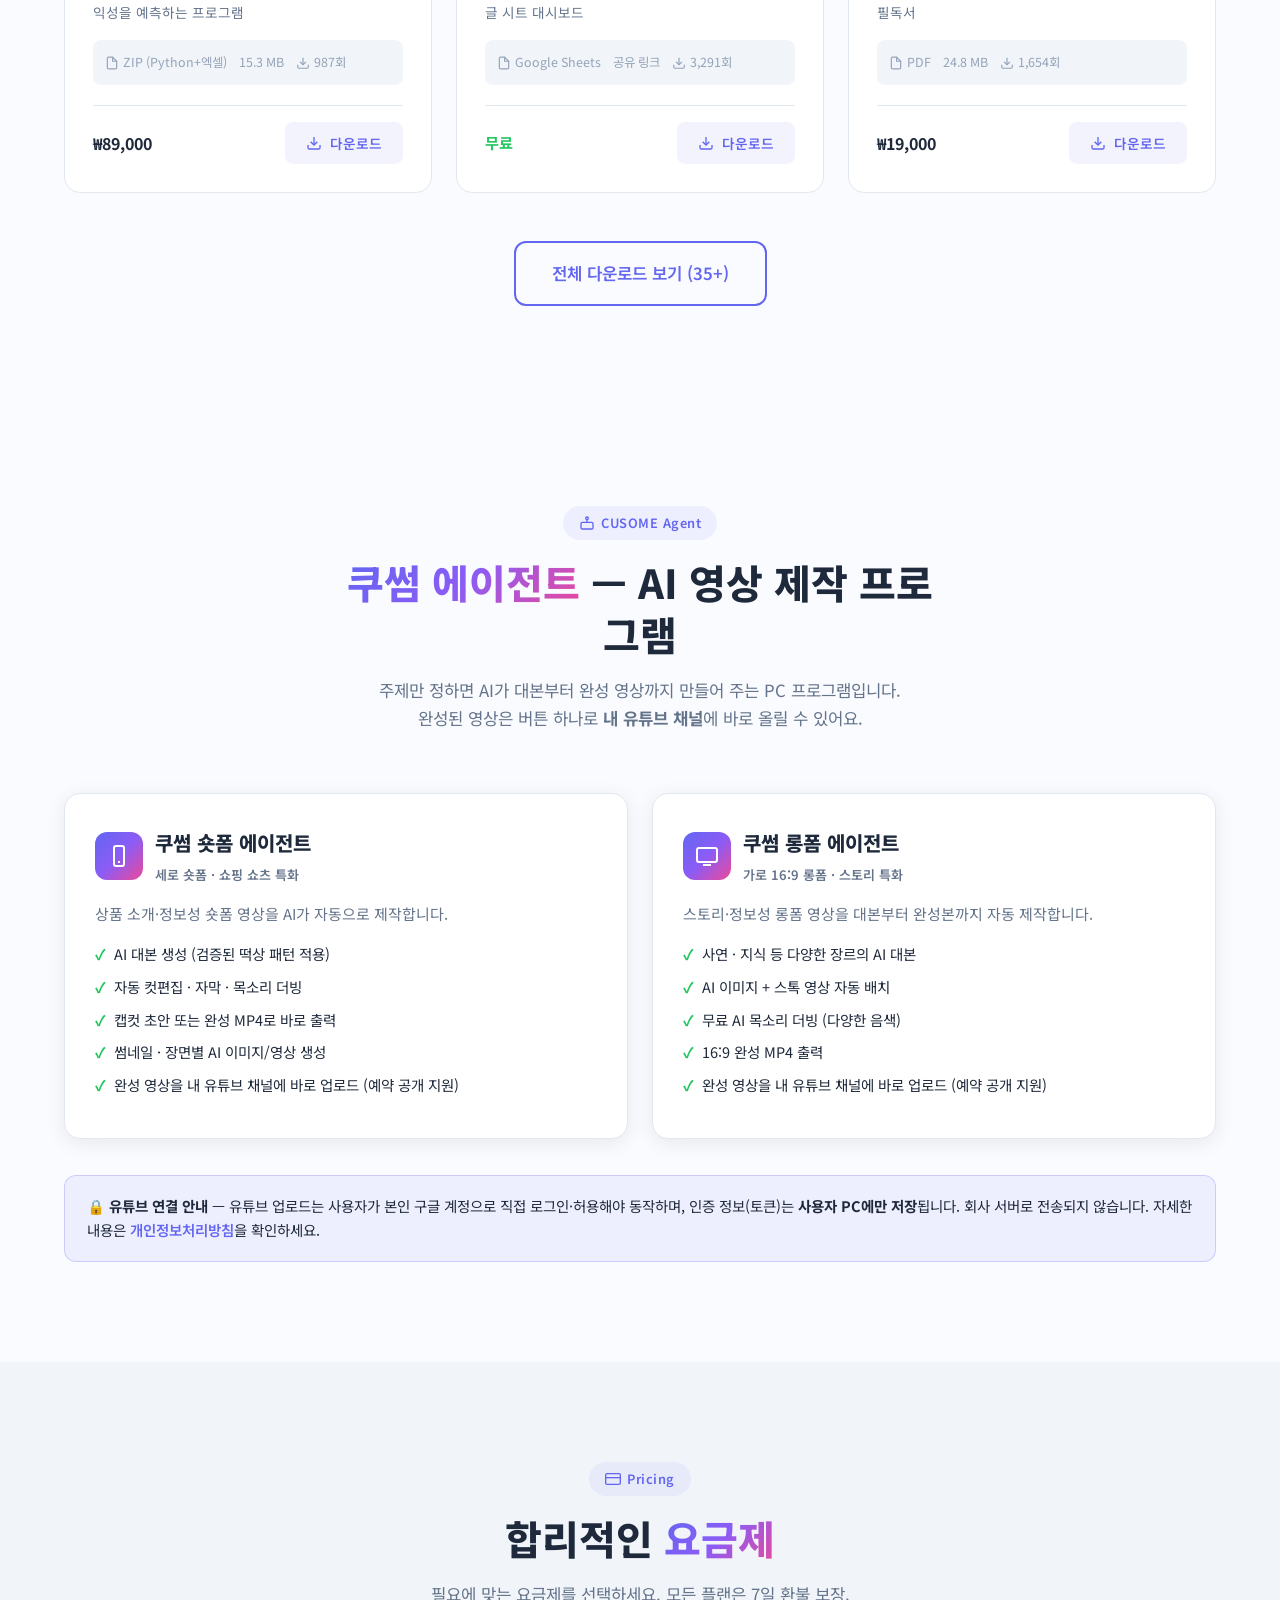
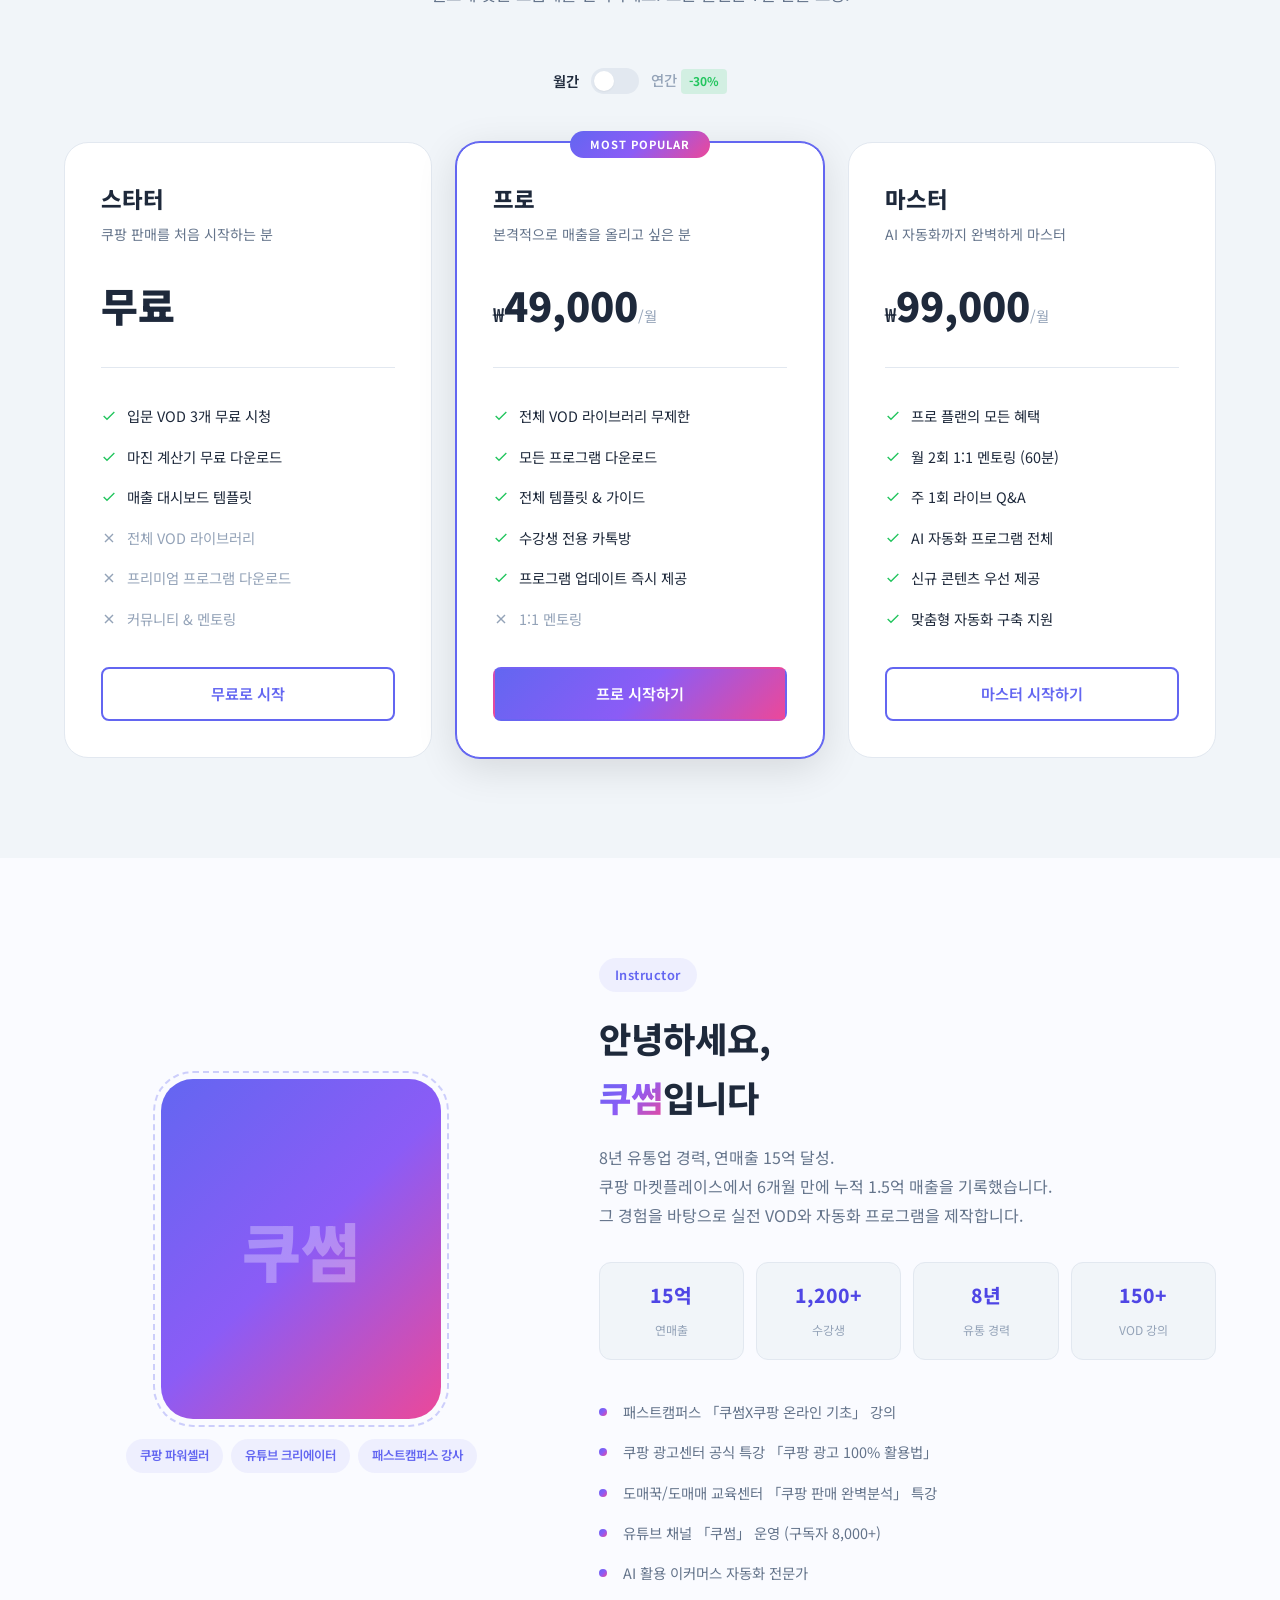
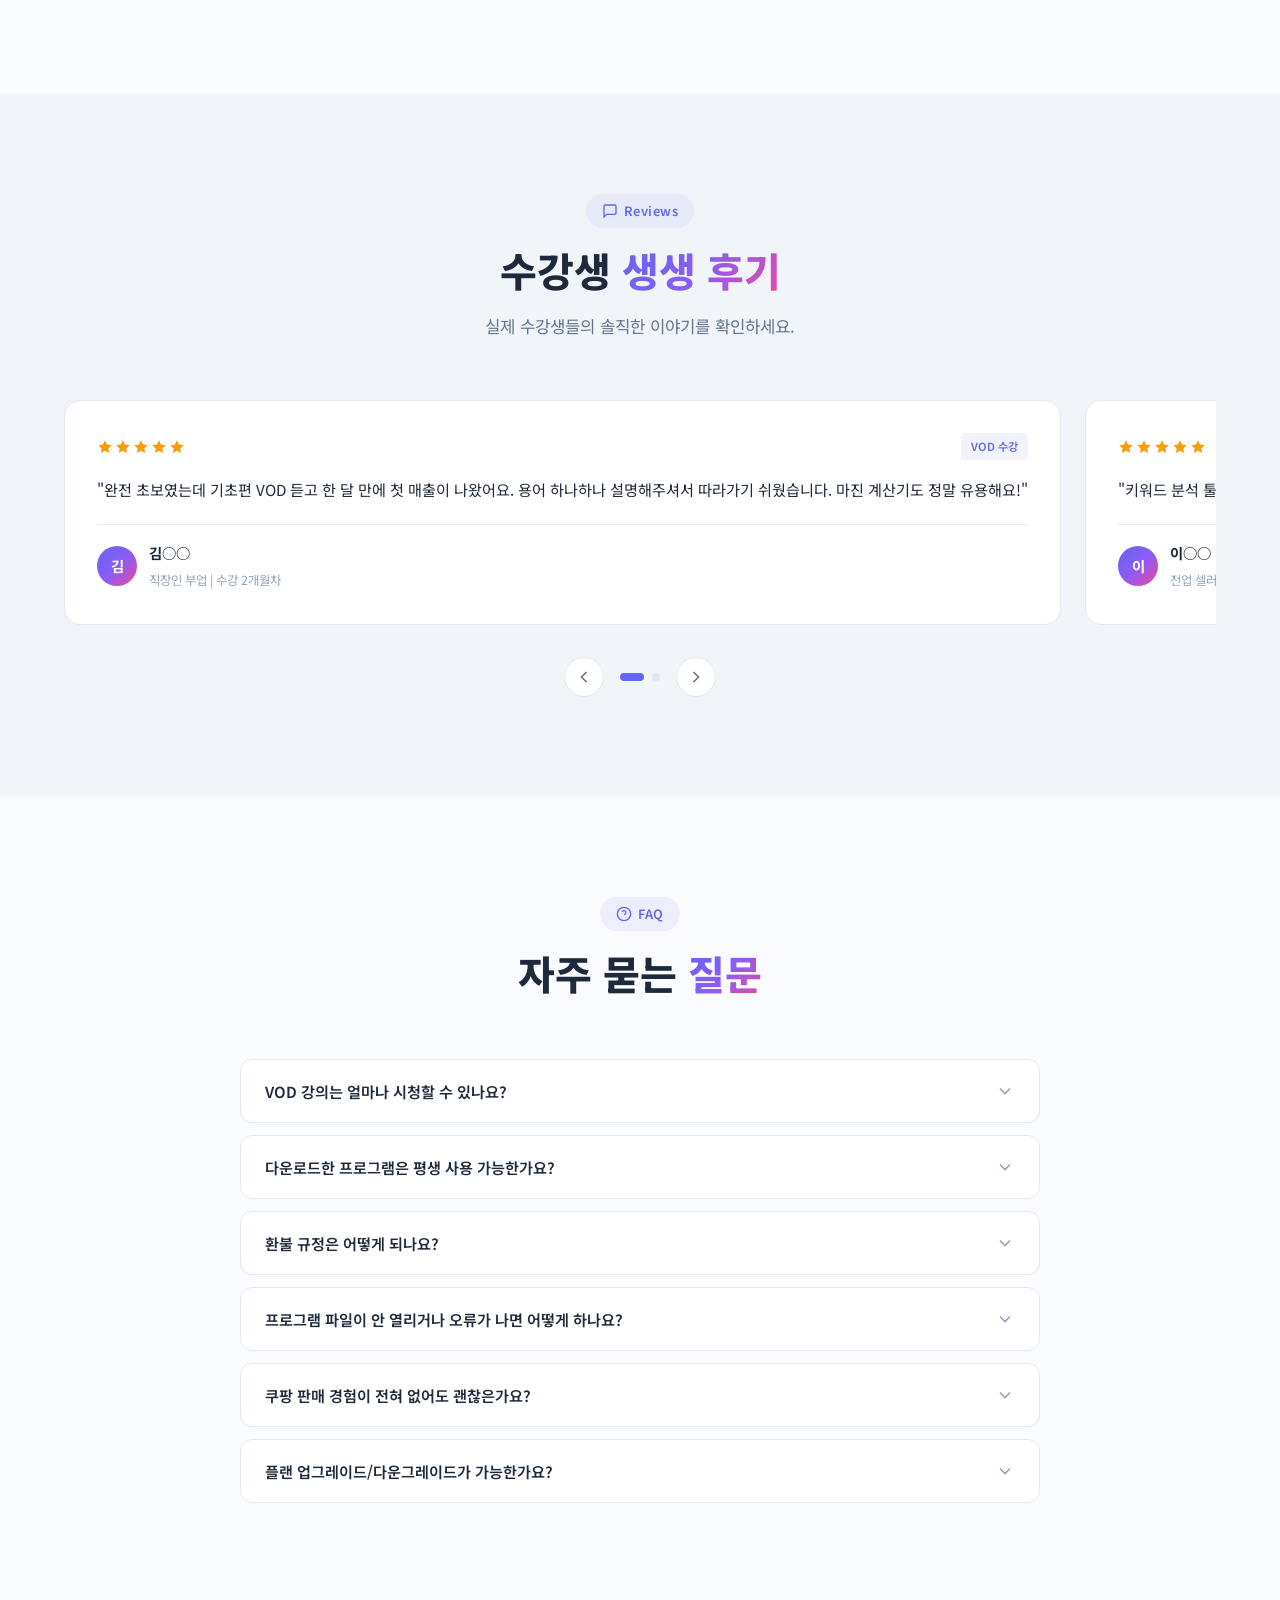
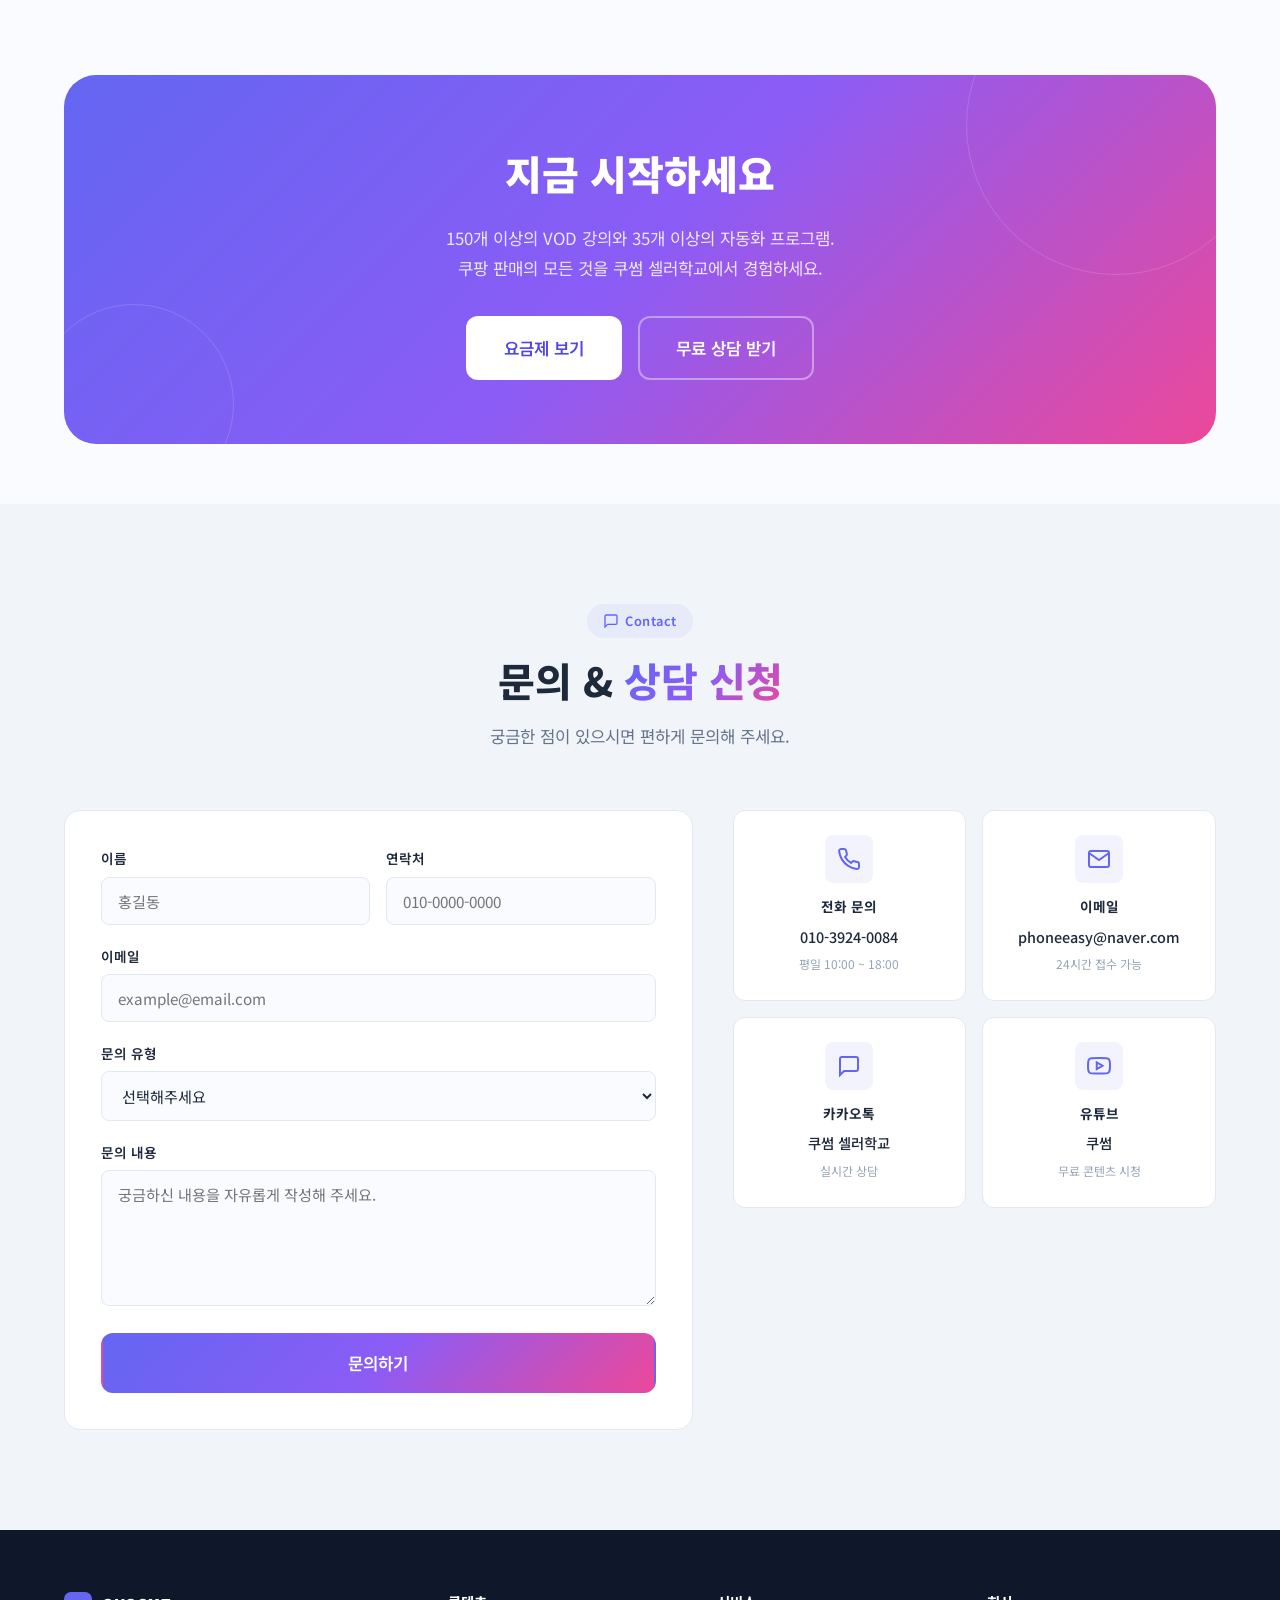
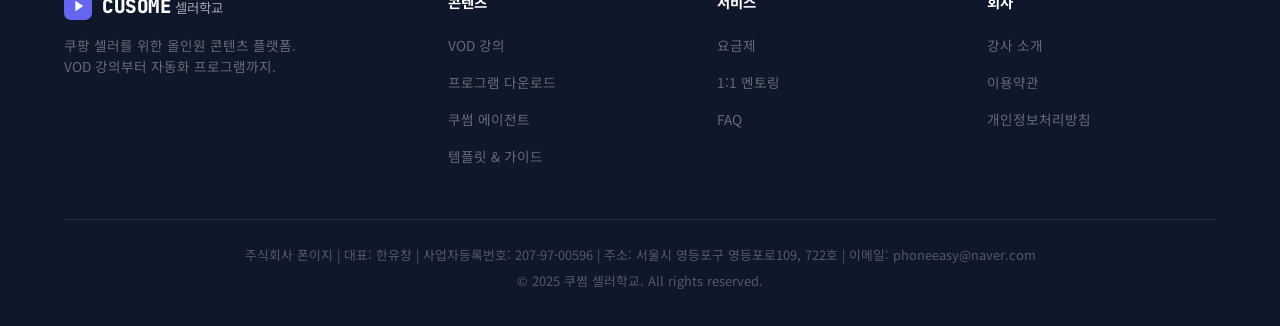
==== commit 49fbff06: "루트 페이지에 쿠썸 에이전트 이름·목적 명시 (브랜딩 인증 대응 — 타이틀·메타·히어로) Co-Authored-By: Claude Fable 5 <noreply@anthropic." ====
--- a/index.html
+++ b/index.html
@@ -3,8 +3,8 @@
 <head>
     <meta charset="UTF-8">
     <meta name="viewport" content="width=device-width, initial-scale=1.0">
-    <title>쿠썸 셀러학교 | VOD 강의 & 프로그램 다운로드</title>
-    <meta name="description" content="쿠팡 연매출 15억 달성 전문가의 VOD 강의, AI 자동화 프로그램, 실전 템플릿을 다운로드하세요. 쿠팡 판매의 모든 것.">
+    <title>쿠썸 에이전트 · 쿠썸 셀러학교 | AI 영상 제작 프로그램 & 셀러 교육</title>
+    <meta name="description" content="쿠썸 에이전트는 주제만 정하면 AI가 대본 작성부터 영상 완성, 내 유튜브 채널 업로드까지 해주는 PC 프로그램입니다. 쿠팡 셀러를 위한 VOD 강의·실전 템플릿도 함께 제공합니다.">
     <link rel="preconnect" href="https://fonts.googleapis.com">
     <link rel="preconnect" href="https://fonts.gstatic.com" crossorigin>
     <link href="https://fonts.googleapis.com/css2?family=Noto+Sans+KR:wght@300;400;500;600;700;800;900&family=JetBrains+Mono:wght@400;500;600&display=swap" rel="stylesheet">
@@ -75,7 +75,7 @@
                     VOD + 프로그램 다운로드 플랫폼
                 </div>
                 <h1>쿠팡 셀러를 위한<br><span class="gradient-text">올인원 콘텐츠</span><br>플랫폼</h1>
-                <p class="hero-desc">연매출 15억 달성 전문가의 <strong>VOD 강의</strong>를 시청하고,<br><strong>AI 자동화 프로그램</strong>과 실전 템플릿을 바로 다운로드하세요.</p>
+                <p class="hero-desc">🤖 <strong>쿠썸 에이전트</strong> — 주제만 정하면 AI가 대본 작성부터 영상 완성,<br>내 유튜브 채널 업로드까지 해주는 <strong>AI 영상 제작 PC 프로그램</strong>입니다.<br>연매출 15억 전문가의 <strong>VOD 강의</strong>와 실전 템플릿도 함께 제공해요. <a href="agent.html" style="font-weight:700;">에이전트 자세히 보기 →</a></p>
                 <div class="hero-actions">
                     <a href="#vod" class="btn btn-primary btn-lg">
                         <svg width="20" height="20" viewBox="0 0 24 24" fill="none" stroke="currentColor" stroke-width="2"><polygon points="5 3 19 12 5 21 5 3"/></svg>
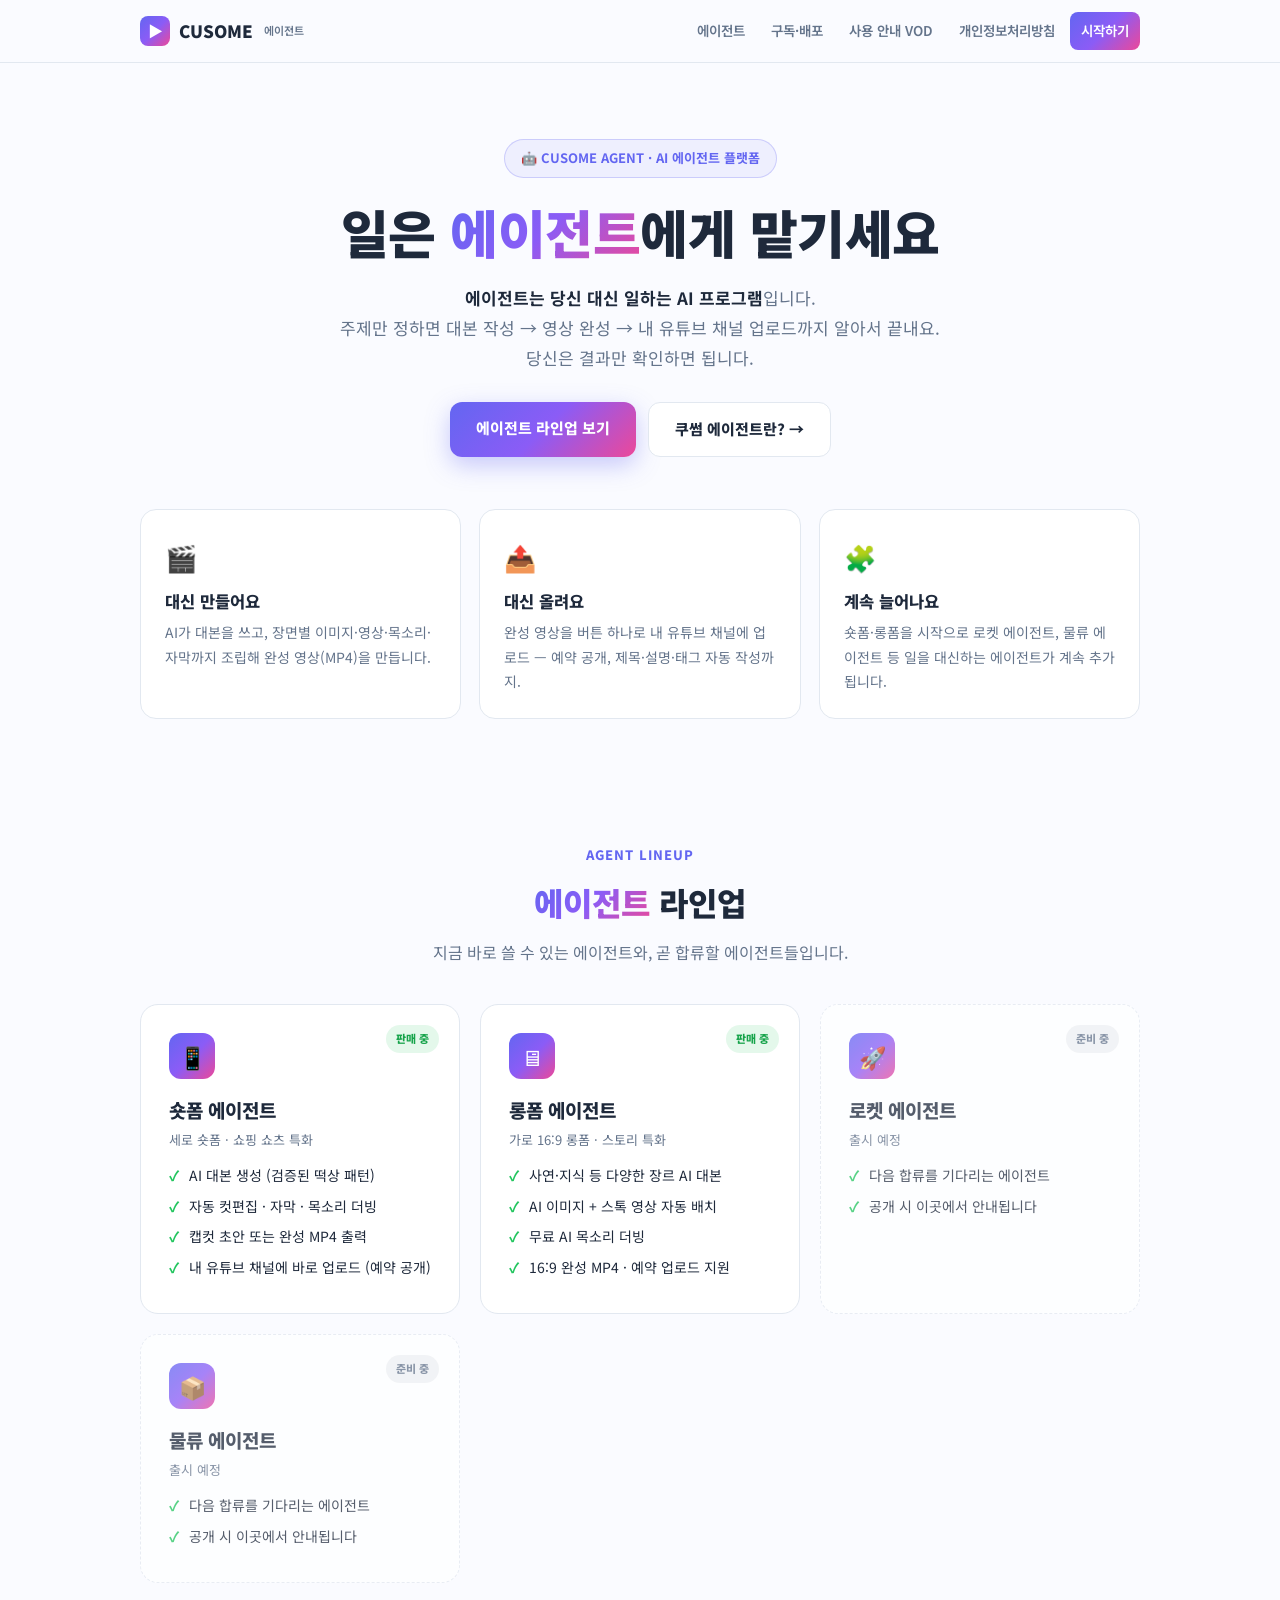
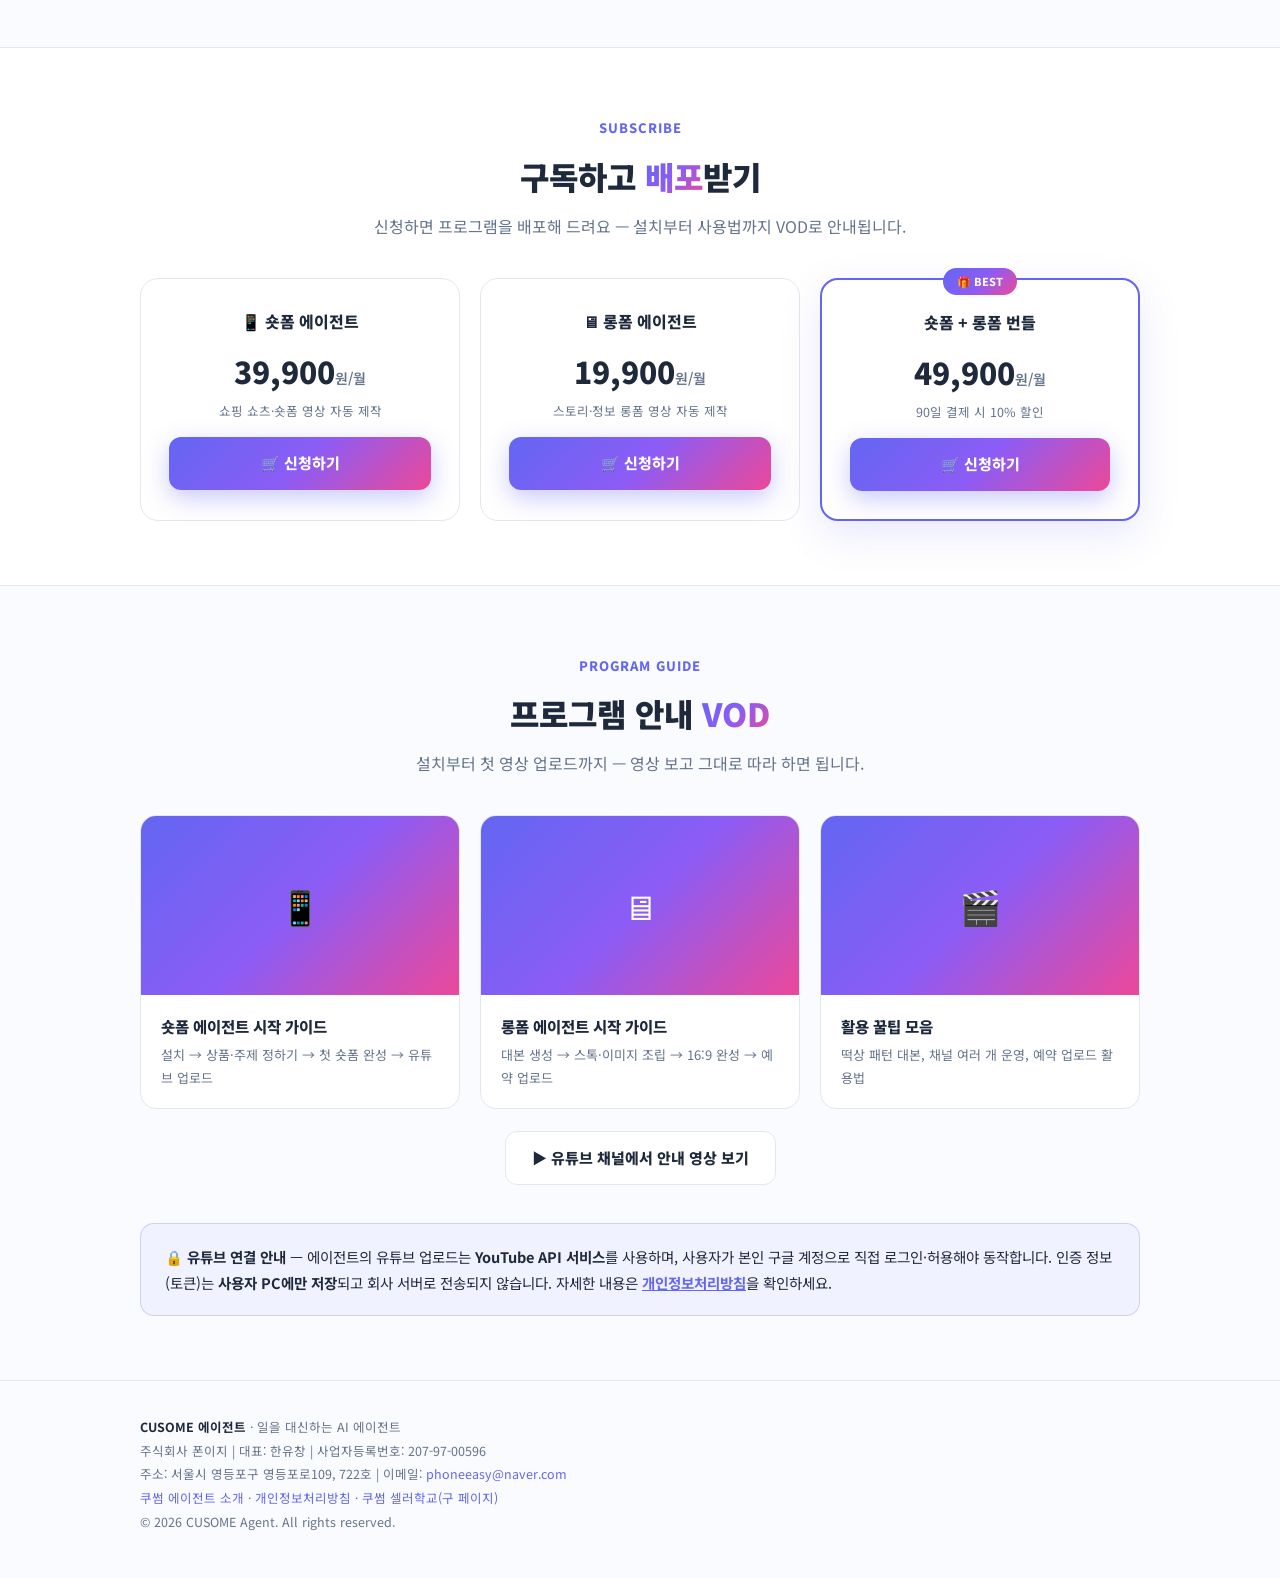
==== commit c015fb27: "홈페이지 전면 개편: CUSOME 에이전트 허브 (셀러학교 → school.html 보관) - 에이전트 개념(대신 만들고·올리고·계속 늘어남) 중심 랜딩 - 라인업: 숏폼/롱폼(판" ====
--- a/index.html
+++ b/index.html
@@ -3,1288 +3,272 @@
 <head>
     <meta charset="UTF-8">
     <meta name="viewport" content="width=device-width, initial-scale=1.0">
-    <title>쿠썸 에이전트 · 쿠썸 셀러학교 | AI 영상 제작 프로그램 & 셀러 교육</title>
-    <meta name="description" content="쿠썸 에이전트는 주제만 정하면 AI가 대본 작성부터 영상 완성, 내 유튜브 채널 업로드까지 해주는 PC 프로그램입니다. 쿠팡 셀러를 위한 VOD 강의·실전 템플릿도 함께 제공합니다.">
+    <title>쿠썸 에이전트 (CUSOME Agent) — 일을 대신하는 AI 에이전트</title>
+    <meta name="description" content="쿠썸 에이전트는 반복되는 일을 대신해 주는 AI 프로그램입니다. 주제만 정하면 대본 작성부터 영상 완성, 내 유튜브 채널 업로드까지 — 숏폼 에이전트와 롱폼 에이전트로 시작하세요.">
     <link rel="preconnect" href="https://fonts.googleapis.com">
     <link rel="preconnect" href="https://fonts.gstatic.com" crossorigin>
-    <link href="https://fonts.googleapis.com/css2?family=Noto+Sans+KR:wght@300;400;500;600;700;800;900&family=JetBrains+Mono:wght@400;500;600&display=swap" rel="stylesheet">
-    <link rel="stylesheet" href="style.css">
+    <link href="https://fonts.googleapis.com/css2?family=Noto+Sans+KR:wght@300;400;500;600;700;800;900&display=swap" rel="stylesheet">
+    <style>
+        :root {
+            --primary: #6366F1;
+            --primary-dark: #4F46E5;
+            --pink: #EC4899;
+            --bg: #FAFBFF;
+            --bg-card: #FFFFFF;
+            --text: #1E293B;
+            --text-light: #64748B;
+            --border: #E2E8F0;
+            --success: #22C55E;
+            --gradient: linear-gradient(135deg, #6366F1 0%, #8B5CF6 50%, #EC4899 100%);
+        }
+        * { margin: 0; padding: 0; box-sizing: border-box; }
+        html { scroll-behavior: smooth; }
+        body { font-family: 'Noto Sans KR', -apple-system, sans-serif; background: var(--bg); color: var(--text); line-height: 1.75; }
+        .container { max-width: 1040px; margin: 0 auto; padding: 0 20px; }
+
+        /* nav */
+        nav { position: sticky; top: 0; background: rgba(250,251,255,.92); backdrop-filter: blur(10px); border-bottom: 1px solid var(--border); z-index: 50; }
+        .nav-in { display: flex; align-items: center; gap: 18px; height: 62px; }
+        .logo { display: flex; align-items: center; gap: 9px; font-weight: 900; font-size: 17px; color: var(--text); text-decoration: none; }
+        .logo-mark { width: 30px; height: 30px; border-radius: 8px; background: var(--gradient); display: flex; align-items: center; justify-content: center; color: #fff; font-size: 15px; }
+        .logo .sub { font-size: 11px; color: var(--text-light); font-weight: 600; margin-left: 2px; }
+        .nav-links { display: flex; gap: 4px; margin-left: auto; flex-wrap: wrap; }
+        .nav-links a { text-decoration: none; color: var(--text-light); font-size: 13.5px; font-weight: 600; padding: 7px 11px; border-radius: 8px; }
+        .nav-links a:hover { color: var(--primary); background: rgba(99,102,241,.07); }
+        .nav-cta { background: var(--gradient); color: #fff !important; }
+
+        /* hero */
+        .hero { padding: 76px 0 56px; text-align: center; }
+        .badge { display: inline-flex; align-items: center; gap: 7px; background: rgba(99,102,241,.08); border: 1px solid rgba(99,102,241,.25); color: var(--primary); font-weight: 700; font-size: 13px; padding: 7px 16px; border-radius: 999px; margin-bottom: 22px; }
+        .hero h1 { font-size: clamp(32px, 6vw, 52px); font-weight: 900; line-height: 1.22; letter-spacing: -0.5px; }
+        .hero h1 .grad { background: var(--gradient); -webkit-background-clip: text; background-clip: text; color: transparent; }
+        .hero p { max-width: 640px; margin: 20px auto 0; color: var(--text-light); font-size: 17px; }
+        .hero p b { color: var(--text); }
+        .hero-actions { margin-top: 30px; display: flex; gap: 12px; justify-content: center; flex-wrap: wrap; }
+        .btn { display: inline-block; text-decoration: none; font-weight: 800; font-size: 15px; padding: 13px 26px; border-radius: 12px; }
+        .btn-primary { background: var(--gradient); color: #fff; box-shadow: 0 8px 24px rgba(99,102,241,.35); }
+        .btn-ghost { border: 1.5px solid var(--border); color: var(--text); background: var(--bg-card); }
+
+        /* concept */
+        .concept { display: grid; grid-template-columns: repeat(auto-fit, minmax(240px, 1fr)); gap: 18px; margin: 52px 0 0; }
+        .concept .c { background: var(--bg-card); border: 1px solid var(--border); border-radius: 16px; padding: 24px; text-align: left; }
+        .concept .c .ico { font-size: 26px; }
+        .concept .c h3 { font-size: 16.5px; font-weight: 800; margin: 8px 0 4px; }
+        .concept .c p { font-size: 14px; color: var(--text-light); margin: 0; }
+
+        /* sections */
+        section { padding: 64px 0; }
+        .sec-head { text-align: center; margin-bottom: 38px; }
+        .sec-tag { display: inline-block; color: var(--primary); font-weight: 800; font-size: 13px; letter-spacing: 1px; margin-bottom: 8px; }
+        .sec-head h2 { font-size: clamp(24px, 4vw, 32px); font-weight: 900; }
+        .sec-head h2 .grad { background: var(--gradient); -webkit-background-clip: text; background-clip: text; color: transparent; }
+        .sec-head p { color: var(--text-light); margin-top: 8px; }
+
+        /* agents */
+        .agents { display: grid; grid-template-columns: repeat(auto-fit, minmax(280px, 1fr)); gap: 20px; }
+        .agent { background: var(--bg-card); border: 1px solid var(--border); border-radius: 18px; padding: 28px; position: relative; transition: transform .25s, box-shadow .25s; }
+        .agent:hover { transform: translateY(-4px); box-shadow: 0 14px 40px rgba(15,23,42,.09); }
+        .agent .ico { width: 46px; height: 46px; border-radius: 12px; background: var(--gradient); color: #fff; display: flex; align-items: center; justify-content: center; font-size: 22px; }
+        .agent h3 { font-size: 19px; font-weight: 800; margin: 14px 0 2px; }
+        .agent .sub { font-size: 13px; color: var(--text-light); display: block; margin-bottom: 12px; }
+        .agent ul { list-style: none; }
+        .agent li { font-size: 14px; margin-bottom: 6px; padding-left: 20px; position: relative; }
+        .agent li::before { content: "✓"; color: var(--success); font-weight: 800; position: absolute; left: 0; }
+        .tag { position: absolute; top: 20px; right: 20px; font-size: 11px; font-weight: 800; padding: 4px 10px; border-radius: 999px; }
+        .tag.live { background: rgba(34,197,94,.12); color: #16a34a; }
+        .tag.soon { background: rgba(100,116,139,.1); color: var(--text-light); }
+        .agent.soon { opacity: .75; border-style: dashed; }
+
+        /* pricing */
+        .prices { display: grid; grid-template-columns: repeat(auto-fit, minmax(240px, 1fr)); gap: 20px; }
+        .price { background: var(--bg-card); border: 1px solid var(--border); border-radius: 18px; padding: 28px; text-align: center; position: relative; }
+        .price.best { border: 2px solid var(--primary); box-shadow: 0 14px 40px rgba(99,102,241,.15); }
+        .price .best-tag { position: absolute; top: -12px; left: 50%; transform: translateX(-50%); background: var(--gradient); color: #fff; font-size: 11px; font-weight: 800; padding: 4px 14px; border-radius: 999px; }
+        .price h3 { font-size: 16px; font-weight: 800; }
+        .price .amt { font-size: 30px; font-weight: 900; margin: 10px 0 2px; }
+        .price .amt small { font-size: 14px; font-weight: 600; color: var(--text-light); }
+        .price .note { font-size: 12.5px; color: var(--text-light); margin-bottom: 16px; }
+        .price .btn { width: 100%; }
+
+        /* vod */
+        .vods { display: grid; grid-template-columns: repeat(auto-fit, minmax(260px, 1fr)); gap: 20px; }
+        .vod { background: var(--bg-card); border: 1px solid var(--border); border-radius: 16px; overflow: hidden; }
+        .vod .thumb { aspect-ratio: 16/9; background: var(--gradient); display: flex; align-items: center; justify-content: center; color: #fff; font-size: 34px; }
+        .vod .body { padding: 18px 20px; }
+        .vod h3 { font-size: 15.5px; font-weight: 800; }
+        .vod p { font-size: 13px; color: var(--text-light); margin-top: 4px; }
+
+        .note-box { background: rgba(99,102,241,.06); border: 1px solid rgba(99,102,241,.25); border-radius: 14px; padding: 20px 24px; font-size: 14.5px; }
+        .note-box a { color: var(--primary); font-weight: 700; }
+
+        footer { border-top: 1px solid var(--border); padding: 34px 0 44px; color: var(--text-light); font-size: 12.5px; line-height: 1.9; }
+        footer a { color: var(--primary); text-decoration: none; }
+        @media (max-width: 640px) { .nav-links a:not(.nav-cta) { display: none; } }
+    </style>
 </head>
 <body>
-    <!-- Loading Screen -->
-    <div class="loading-screen" id="loadingScreen">
-        <div class="loader">
-            <div class="loader-icon">
-                <svg width="48" height="48" viewBox="0 0 48 48" fill="none">
-                    <rect x="4" y="4" width="40" height="40" rx="12" stroke="url(#grad)" stroke-width="3" stroke-dasharray="6 4"/>
-                    <path d="M20 16L32 24L20 32V16Z" fill="url(#grad)"/>
-                    <defs><linearGradient id="grad" x1="0" y1="0" x2="48" y2="48"><stop stop-color="#6366F1"/><stop offset="1" stop-color="#EC4899"/></linearGradient></defs>
-                </svg>
-            </div>
-            <span class="loader-text">CUSOME</span>
-        </div>
-    </div>
-
-    <!-- Navigation -->
-    <nav class="navbar" id="navbar">
-        <div class="container nav-container">
-            <a href="#" class="logo">
-                <div class="logo-mark">
-                    <svg width="32" height="32" viewBox="0 0 32 32" fill="none">
-                        <rect width="32" height="32" rx="8" fill="url(#logoGrad)"/>
-                        <path d="M13 10L22 16L13 22V10Z" fill="white"/>
-                        <defs><linearGradient id="logoGrad" x1="0" y1="0" x2="32" y2="32"><stop stop-color="#6366F1"/><stop offset="1" stop-color="#EC4899"/></linearGradient></defs>
-                    </svg>
-                </div>
-                <span class="logo-text">CUSOME<span class="logo-sub">셀러학교</span></span>
-            </a>
-            <ul class="nav-links" id="navLinks">
-                <li><a href="#vod" class="nav-link">VOD 강의</a></li>
-                <li><a href="#downloads" class="nav-link">다운로드</a></li>
-                <li><a href="#agent" class="nav-link">에이전트</a></li>
-                <li><a href="#pricing" class="nav-link">요금제</a></li>
-                <li><a href="#instructor" class="nav-link">강사소개</a></li>
-                <li><a href="#reviews" class="nav-link">수강후기</a></li>
-                <li><a href="#faq" class="nav-link">FAQ</a></li>
-            </ul>
-            <div class="nav-actions">
-                <button class="theme-toggle" id="themeToggle" aria-label="다크모드 전환">
-                    <svg class="icon-sun" width="18" height="18" viewBox="0 0 24 24" fill="none" stroke="currentColor" stroke-width="2"><circle cx="12" cy="12" r="5"/><path d="M12 1v2M12 21v2M4.22 4.22l1.42 1.42M18.36 18.36l1.42 1.42M1 12h2M21 12h2M4.22 19.78l1.42-1.42M18.36 5.64l1.42-1.42"/></svg>
-                    <svg class="icon-moon" width="18" height="18" viewBox="0 0 24 24" fill="none" stroke="currentColor" stroke-width="2"><path d="M21 12.79A9 9 0 1 1 11.21 3 7 7 0 0 0 21 12.79z"/></svg>
-                </button>
-                <a href="#pricing" class="nav-cta">시작하기</a>
-            </div>
-            <button class="mobile-toggle" id="mobileToggle" aria-label="메뉴 열기">
-                <span></span><span></span><span></span>
-            </button>
-        </div>
-    </nav>
-
-    <!-- Hero Section -->
-    <section class="hero" id="hero">
-        <div class="hero-bg">
-            <div class="hero-grid-pattern"></div>
-            <div class="hero-glow hero-glow-1"></div>
-            <div class="hero-glow hero-glow-2"></div>
-            <div class="hero-glow hero-glow-3"></div>
-        </div>
-        <div class="container hero-container">
-            <div class="hero-content">
-                <div class="hero-badge">
-                    <span class="badge-dot"></span>
-                    VOD + 프로그램 다운로드 플랫폼
-                </div>
-                <h1>쿠팡 셀러를 위한<br><span class="gradient-text">올인원 콘텐츠</span><br>플랫폼</h1>
-                <p class="hero-desc">🤖 <strong>쿠썸 에이전트</strong> — 주제만 정하면 AI가 대본 작성부터 영상 완성,<br>내 유튜브 채널 업로드까지 해주는 <strong>AI 영상 제작 PC 프로그램</strong>입니다.<br>연매출 15억 전문가의 <strong>VOD 강의</strong>와 실전 템플릿도 함께 제공해요. <a href="agent.html" style="font-weight:700;">에이전트 자세히 보기 →</a></p>
-                <div class="hero-actions">
-                    <a href="#vod" class="btn btn-primary btn-lg">
-                        <svg width="20" height="20" viewBox="0 0 24 24" fill="none" stroke="currentColor" stroke-width="2"><polygon points="5 3 19 12 5 21 5 3"/></svg>
-                        VOD 강의 보기
-                    </a>
-                    <a href="#downloads" class="btn btn-glass btn-lg">
-                        <svg width="20" height="20" viewBox="0 0 24 24" fill="none" stroke="currentColor" stroke-width="2"><path d="M21 15v4a2 2 0 0 1-2 2H5a2 2 0 0 1-2-2v-4"/><polyline points="7 10 12 15 17 10"/><line x1="12" y1="15" x2="12" y2="3"/></svg>
-                        프로그램 다운로드
-                    </a>
-                </div>
-                <div class="hero-stats">
-                    <div class="stat-item">
-                        <span class="stat-number" data-target="1200">0</span><span class="stat-unit">+</span>
-                        <span class="stat-label">누적 수강생</span>
-                    </div>
-                    <div class="stat-divider"></div>
-                    <div class="stat-item">
-                        <span class="stat-number" data-target="150">0</span><span class="stat-unit">+</span>
-                        <span class="stat-label">VOD 강의</span>
-                    </div>
-                    <div class="stat-divider"></div>
-                    <div class="stat-item">
-                        <span class="stat-number" data-target="35">0</span><span class="stat-unit">개</span>
-                        <span class="stat-label">다운로드 프로그램</span>
-                    </div>
-                </div>
-            </div>
-            <div class="hero-visual">
-                <div class="hero-player-card">
-                    <div class="player-preview">
-                        <div class="player-thumb">
-                            <div class="player-play-btn">
-                                <svg width="32" height="32" viewBox="0 0 24 24" fill="white"><polygon points="5 3 19 12 5 21 5 3"/></svg>
-                            </div>
-                            <div class="player-duration">12:34</div>
-                        </div>
-                        <div class="player-info">
-                            <span class="player-tag">NEW</span>
-                            <h4>쿠팡 아이템위너 전략 2025</h4>
-                            <p>조회수 2,847회</p>
-                        </div>
-                    </div>
-                    <div class="player-list">
-                        <div class="player-list-item">
-                            <div class="list-thumb"></div>
-                            <div class="list-info">
-                                <span>AI 상품 리서치 자동화</span>
-                                <span class="list-meta">15:22 | 1,293회</span>
-                            </div>
-                        </div>
-                        <div class="player-list-item">
-                            <div class="list-thumb"></div>
-                            <div class="list-info">
-                                <span>위탁판매 소싱처 TOP 10</span>
-                                <span class="list-meta">08:45 | 3,102회</span>
-                            </div>
-                        </div>
-                    </div>
-                </div>
-                <div class="hero-download-card">
-                    <div class="dl-card-icon">
-                        <svg width="24" height="24" viewBox="0 0 24 24" fill="none" stroke="currentColor" stroke-width="2"><path d="M13 2H6a2 2 0 0 0-2 2v16a2 2 0 0 0 2 2h12a2 2 0 0 0 2-2V9z"/><polyline points="13 2 13 9 20 9"/></svg>
-                    </div>
-                    <div class="dl-card-info">
-                        <span class="dl-card-name">마진계산기_v3.2.zip</span>
-                        <div class="dl-progress">
-                            <div class="dl-progress-bar" style="width: 75%"></div>
-                        </div>
-                        <span class="dl-card-meta">2.4MB / 3.2MB</span>
-                    </div>
-                    <div class="dl-card-status">75%</div>
-                </div>
-            </div>
-        </div>
-    </section>
-
-    <!-- Trust Bar -->
-    <section class="trust-bar">
-        <div class="container">
-            <div class="trust-items">
-                <div class="trust-item">
-                    <svg width="20" height="20" viewBox="0 0 24 24" fill="none" stroke="currentColor" stroke-width="2"><path d="M12 22s8-4 8-10V5l-8-3-8 3v7c0 6 8 10 8 10z"/></svg>
-                    <span>안전한 다운로드</span>
-                </div>
-                <div class="trust-item">
-                    <svg width="20" height="20" viewBox="0 0 24 24" fill="none" stroke="currentColor" stroke-width="2"><circle cx="12" cy="12" r="10"/><polyline points="12 6 12 12 16 14"/></svg>
-                    <span>평생 소장</span>
-                </div>
-                <div class="trust-item">
-                    <svg width="20" height="20" viewBox="0 0 24 24" fill="none" stroke="currentColor" stroke-width="2"><path d="M4 15s1-1 4-1 5 2 8 2 4-1 4-1V3s-1 1-4 1-5-2-8-2-4 1-4 1z"/><line x1="4" y1="22" x2="4" y2="15"/></svg>
-                    <span>정기 업데이트</span>
-                </div>
-                <div class="trust-item">
-                    <svg width="20" height="20" viewBox="0 0 24 24" fill="none" stroke="currentColor" stroke-width="2"><path d="M17 21v-2a4 4 0 0 0-4-4H5a4 4 0 0 0-4 4v2"/><circle cx="9" cy="7" r="4"/><path d="M23 21v-2a4 4 0 0 0-3-3.87"/><path d="M16 3.13a4 4 0 0 1 0 7.75"/></svg>
-                    <span>1,200+ 수강생</span>
-                </div>
-                <div class="trust-item">
-                    <svg width="20" height="20" viewBox="0 0 24 24" fill="none" stroke="currentColor" stroke-width="2"><polygon points="12 2 15.09 8.26 22 9.27 17 14.14 18.18 21.02 12 17.77 5.82 21.02 7 14.14 2 9.27 8.91 8.26 12 2"/></svg>
-                    <span>만족도 4.9/5.0</span>
-                </div>
-            </div>
-        </div>
-    </section>
-
-    <!-- VOD Section -->
-    <section class="section vod-section" id="vod">
-        <div class="container">
-            <div class="section-header">
-                <span class="section-tag">
-                    <svg width="16" height="16" viewBox="0 0 24 24" fill="none" stroke="currentColor" stroke-width="2"><polygon points="5 3 19 12 5 21 5 3"/></svg>
-                    VOD Library
-                </span>
-                <h2><span class="gradient-text">VOD 강의</span> 라이브러리</h2>
-                <p>입문부터 고급까지, 150개 이상의 체계적인 커리큘럼을 무제한으로 시청하세요.</p>
-            </div>
-
-            <!-- Category Filter -->
-            <div class="vod-filter">
-                <button class="filter-btn active" data-filter="all">전체</button>
-                <button class="filter-btn" data-filter="beginner">입문</button>
-                <button class="filter-btn" data-filter="intermediate">실전</button>
-                <button class="filter-btn" data-filter="advanced">고급</button>
-                <button class="filter-btn" data-filter="ai">AI 자동화</button>
-                <button class="filter-btn" data-filter="marketing">마케팅</button>
-            </div>
-
-            <!-- VOD Grid -->
-            <div class="vod-grid">
-                <!-- VOD Course 1 -->
-                <div class="vod-card" data-category="beginner">
-                    <div class="vod-thumbnail">
-                        <div class="vod-thumb-gradient beginner-grad"></div>
-                        <div class="vod-thumb-icon">
-                            <svg width="40" height="40" viewBox="0 0 24 24" fill="none" stroke="rgba(255,255,255,0.6)" stroke-width="1.5"><rect x="2" y="3" width="20" height="14" rx="2"/><path d="M8 21h8M12 17v4"/></svg>
-                        </div>
-                        <span class="vod-badge beginner">입문</span>
-                        <div class="vod-play-overlay">
-                            <div class="vod-play-btn">
-                                <svg width="24" height="24" viewBox="0 0 24 24" fill="white"><polygon points="5 3 19 12 5 21 5 3"/></svg>
-                            </div>
-                        </div>
-                        <div class="vod-duration">6시간 33강</div>
-                    </div>
-                    <div class="vod-info">
-                        <h3>쿠팡의 정석: 기초편</h3>
-                        <p>사업자 등록부터 첫 매출까지, 왕초보를 위한 완벽 가이드</p>
-                        <div class="vod-meta">
-                            <div class="vod-meta-left">
-                                <span class="vod-views">
-                                    <svg width="14" height="14" viewBox="0 0 24 24" fill="none" stroke="currentColor" stroke-width="2"><path d="M1 12s4-8 11-8 11 8 11 8-4 8-11 8-11-8-11-8z"/><circle cx="12" cy="12" r="3"/></svg>
-                                    4,281회
-                                </span>
-                                <span class="vod-rating">
-                                    <svg width="14" height="14" viewBox="0 0 24 24" fill="currentColor"><polygon points="12 2 15.09 8.26 22 9.27 17 14.14 18.18 21.02 12 17.77 5.82 21.02 7 14.14 2 9.27 8.91 8.26 12 2"/></svg>
-                                    4.9
-                                </span>
-                            </div>
-                            <span class="vod-price free">무료 미리보기</span>
-                        </div>
-                    </div>
-                </div>
-
-                <!-- VOD Course 2 -->
-                <div class="vod-card" data-category="intermediate">
-                    <div class="vod-thumbnail">
-                        <div class="vod-thumb-gradient intermediate-grad"></div>
-                        <div class="vod-thumb-icon">
-                            <svg width="40" height="40" viewBox="0 0 24 24" fill="none" stroke="rgba(255,255,255,0.6)" stroke-width="1.5"><path d="M12 20V10M18 20V4M6 20v-4"/></svg>
-                        </div>
-                        <span class="vod-badge intermediate">실전</span>
-                        <span class="vod-badge-hot">HOT</span>
-                        <div class="vod-play-overlay">
-                            <div class="vod-play-btn">
-                                <svg width="24" height="24" viewBox="0 0 24 24" fill="white"><polygon points="5 3 19 12 5 21 5 3"/></svg>
-                            </div>
-                        </div>
-                        <div class="vod-duration">10시간 45강</div>
-                    </div>
-                    <div class="vod-info">
-                        <h3>쿠팡의 정석: 실전편</h3>
-                        <p>아이템위너, 광고 최적화, 로켓배송 입점까지</p>
-                        <div class="vod-meta">
-                            <div class="vod-meta-left">
-                                <span class="vod-views">
-                                    <svg width="14" height="14" viewBox="0 0 24 24" fill="none" stroke="currentColor" stroke-width="2"><path d="M1 12s4-8 11-8 11 8 11 8-4 8-11 8-11-8-11-8z"/><circle cx="12" cy="12" r="3"/></svg>
-                                    6,103회
-                                </span>
-                                <span class="vod-rating">
-                                    <svg width="14" height="14" viewBox="0 0 24 24" fill="currentColor"><polygon points="12 2 15.09 8.26 22 9.27 17 14.14 18.18 21.02 12 17.77 5.82 21.02 7 14.14 2 9.27 8.91 8.26 12 2"/></svg>
-                                    4.9
-                                </span>
-                            </div>
-                            <span class="vod-price">&#8361;349,000</span>
-                        </div>
-                    </div>
-                </div>
-
-                <!-- VOD Course 3 -->
-                <div class="vod-card" data-category="advanced ai">
-                    <div class="vod-thumbnail">
-                        <div class="vod-thumb-gradient advanced-grad"></div>
-                        <div class="vod-thumb-icon">
-                            <svg width="40" height="40" viewBox="0 0 24 24" fill="none" stroke="rgba(255,255,255,0.6)" stroke-width="1.5"><path d="M12 2a4 4 0 0 1 4 4c0 1.95-1.4 3.58-3.25 3.93L12 22"/><path d="M12 2a4 4 0 0 0-4 4c0 1.95 1.4 3.58 3.25 3.93"/><circle cx="12" cy="6" r="1" fill="rgba(255,255,255,0.6)"/></svg>
-                        </div>
-                        <span class="vod-badge advanced">프리미엄</span>
-                        <div class="vod-play-overlay">
-                            <div class="vod-play-btn">
-                                <svg width="24" height="24" viewBox="0 0 24 24" fill="white"><polygon points="5 3 19 12 5 21 5 3"/></svg>
-                            </div>
-                        </div>
-                        <div class="vod-duration">15시간 60강</div>
-                    </div>
-                    <div class="vod-info">
-                        <h3>AI 셀러 마스터</h3>
-                        <p>ChatGPT, Gemini 활용 상품 리서치부터 자동화까지</p>
-                        <div class="vod-meta">
-                            <div class="vod-meta-left">
-                                <span class="vod-views">
-                                    <svg width="14" height="14" viewBox="0 0 24 24" fill="none" stroke="currentColor" stroke-width="2"><path d="M1 12s4-8 11-8 11 8 11 8-4 8-11 8-11-8-11-8z"/><circle cx="12" cy="12" r="3"/></svg>
-                                    3,455회
-                                </span>
-                                <span class="vod-rating">
-                                    <svg width="14" height="14" viewBox="0 0 24 24" fill="currentColor"><polygon points="12 2 15.09 8.26 22 9.27 17 14.14 18.18 21.02 12 17.77 5.82 21.02 7 14.14 2 9.27 8.91 8.26 12 2"/></svg>
-                                    5.0
-                                </span>
-                            </div>
-                            <span class="vod-price">&#8361;590,000</span>
-                        </div>
-                    </div>
-                </div>
-
-                <!-- VOD Course 4 -->
-                <div class="vod-card" data-category="marketing">
-                    <div class="vod-thumbnail">
-                        <div class="vod-thumb-gradient marketing-grad"></div>
-                        <div class="vod-thumb-icon">
-                            <svg width="40" height="40" viewBox="0 0 24 24" fill="none" stroke="rgba(255,255,255,0.6)" stroke-width="1.5"><circle cx="12" cy="12" r="10"/><line x1="2" y1="12" x2="22" y2="12"/><path d="M12 2a15.3 15.3 0 0 1 4 10 15.3 15.3 0 0 1-4 10 15.3 15.3 0 0 1-4-10 15.3 15.3 0 0 1 4-10z"/></svg>
-                        </div>
-                        <span class="vod-badge marketing">마케팅</span>
-                        <div class="vod-play-overlay">
-                            <div class="vod-play-btn">
-                                <svg width="24" height="24" viewBox="0 0 24 24" fill="white"><polygon points="5 3 19 12 5 21 5 3"/></svg>
-                            </div>
-                        </div>
-                        <div class="vod-duration">8시간 32강</div>
-                    </div>
-                    <div class="vod-info">
-                        <h3>쿠팡 광고 마스터클래스</h3>
-                        <p>CPC/CPA 광고 최적화, ROI 극대화 전략</p>
-                        <div class="vod-meta">
-                            <div class="vod-meta-left">
-                                <span class="vod-views">
-                                    <svg width="14" height="14" viewBox="0 0 24 24" fill="none" stroke="currentColor" stroke-width="2"><path d="M1 12s4-8 11-8 11 8 11 8-4 8-11 8-11-8-11-8z"/><circle cx="12" cy="12" r="3"/></svg>
-                                    2,198회
-                                </span>
-                                <span class="vod-rating">
-                                    <svg width="14" height="14" viewBox="0 0 24 24" fill="currentColor"><polygon points="12 2 15.09 8.26 22 9.27 17 14.14 18.18 21.02 12 17.77 5.82 21.02 7 14.14 2 9.27 8.91 8.26 12 2"/></svg>
-                                    4.8
-                                </span>
-                            </div>
-                            <span class="vod-price">&#8361;249,000</span>
-                        </div>
-                    </div>
-                </div>
-
-                <!-- VOD Course 5 -->
-                <div class="vod-card" data-category="beginner">
-                    <div class="vod-thumbnail">
-                        <div class="vod-thumb-gradient beginner-grad"></div>
-                        <div class="vod-thumb-icon">
-                            <svg width="40" height="40" viewBox="0 0 24 24" fill="none" stroke="rgba(255,255,255,0.6)" stroke-width="1.5"><path d="M16 4h2a2 2 0 0 1 2 2v14a2 2 0 0 1-2 2H6a2 2 0 0 1-2-2V6a2 2 0 0 1 2-2h2"/><rect x="8" y="2" width="8" height="4" rx="1"/></svg>
-                        </div>
-                        <span class="vod-badge beginner">입문</span>
-                        <div class="vod-play-overlay">
-                            <div class="vod-play-btn">
-                                <svg width="24" height="24" viewBox="0 0 24 24" fill="white"><polygon points="5 3 19 12 5 21 5 3"/></svg>
-                            </div>
-                        </div>
-                        <div class="vod-duration">4시간 20강</div>
-                    </div>
-                    <div class="vod-info">
-                        <h3>위탁판매 완전정복</h3>
-                        <p>재고 없이 시작하는 쿠팡 위탁판매 A to Z</p>
-                        <div class="vod-meta">
-                            <div class="vod-meta-left">
-                                <span class="vod-views">
-                                    <svg width="14" height="14" viewBox="0 0 24 24" fill="none" stroke="currentColor" stroke-width="2"><path d="M1 12s4-8 11-8 11 8 11 8-4 8-11 8-11-8-11-8z"/><circle cx="12" cy="12" r="3"/></svg>
-                                    5,012회
-                                </span>
-                                <span class="vod-rating">
-                                    <svg width="14" height="14" viewBox="0 0 24 24" fill="currentColor"><polygon points="12 2 15.09 8.26 22 9.27 17 14.14 18.18 21.02 12 17.77 5.82 21.02 7 14.14 2 9.27 8.91 8.26 12 2"/></svg>
-                                    4.9
-                                </span>
-                            </div>
-                            <span class="vod-price">&#8361;149,000</span>
-                        </div>
-                    </div>
-                </div>
-
-                <!-- VOD Course 6 -->
-                <div class="vod-card" data-category="ai advanced">
-                    <div class="vod-thumbnail">
-                        <div class="vod-thumb-gradient ai-grad"></div>
-                        <div class="vod-thumb-icon">
-                            <svg width="40" height="40" viewBox="0 0 24 24" fill="none" stroke="rgba(255,255,255,0.6)" stroke-width="1.5"><rect x="4" y="4" width="16" height="16" rx="2"/><path d="M9 9h6v6H9z"/><path d="M9 1v3M15 1v3M9 20v3M15 20v3M20 9h3M20 14h3M1 9h3M1 14h3"/></svg>
-                        </div>
-                        <span class="vod-badge ai">AI</span>
-                        <span class="vod-badge-new">NEW</span>
-                        <div class="vod-play-overlay">
-                            <div class="vod-play-btn">
-                                <svg width="24" height="24" viewBox="0 0 24 24" fill="white"><polygon points="5 3 19 12 5 21 5 3"/></svg>
-                            </div>
-                        </div>
-                        <div class="vod-duration">12시간 48강</div>
-                    </div>
-                    <div class="vod-info">
-                        <h3>엑셀 VBA 업무 자동화</h3>
-                        <p>주문관리, 재고관리, 매출 리포트 자동 생성</p>
-                        <div class="vod-meta">
-                            <div class="vod-meta-left">
-                                <span class="vod-views">
-                                    <svg width="14" height="14" viewBox="0 0 24 24" fill="none" stroke="currentColor" stroke-width="2"><path d="M1 12s4-8 11-8 11 8 11 8-4 8-11 8-11-8-11-8z"/><circle cx="12" cy="12" r="3"/></svg>
-                                    1,876회
-                                </span>
-                                <span class="vod-rating">
-                                    <svg width="14" height="14" viewBox="0 0 24 24" fill="currentColor"><polygon points="12 2 15.09 8.26 22 9.27 17 14.14 18.18 21.02 12 17.77 5.82 21.02 7 14.14 2 9.27 8.91 8.26 12 2"/></svg>
-                                    4.8
-                                </span>
-                            </div>
-                            <span class="vod-price">&#8361;390,000</span>
-                        </div>
-                    </div>
-                </div>
-            </div>
-
-            <div class="section-more">
-                <a href="#pricing" class="btn btn-outline btn-lg">전체 강의 보기 (150+)</a>
-            </div>
-        </div>
-    </section>
-
-    <!-- Downloads Section -->
-    <section class="section download-section" id="downloads">
-        <div class="container">
-            <div class="section-header">
-                <span class="section-tag">
-                    <svg width="16" height="16" viewBox="0 0 24 24" fill="none" stroke="currentColor" stroke-width="2"><path d="M21 15v4a2 2 0 0 1-2 2H5a2 2 0 0 1-2-2v-4"/><polyline points="7 10 12 15 17 10"/><line x1="12" y1="15" x2="12" y2="3"/></svg>
-                    Downloads
-                </span>
-                <h2><span class="gradient-text">프로그램 & 템플릿</span> 다운로드</h2>
-                <p>쿠팡 판매에 필요한 자동화 프로그램과 실전 템플릿을 다운로드하세요.<br>구매 후 즉시 다운로드, 평생 업데이트 지원.</p>
-            </div>
-
-            <!-- Download Category Tabs -->
-            <div class="dl-tabs">
-                <button class="dl-tab active" data-tab="all">
-                    <svg width="16" height="16" viewBox="0 0 24 24" fill="none" stroke="currentColor" stroke-width="2"><rect x="3" y="3" width="7" height="7"/><rect x="14" y="3" width="7" height="7"/><rect x="14" y="14" width="7" height="7"/><rect x="3" y="14" width="7" height="7"/></svg>
-                    전체
-                </button>
-                <button class="dl-tab" data-tab="program">
-                    <svg width="16" height="16" viewBox="0 0 24 24" fill="none" stroke="currentColor" stroke-width="2"><rect x="2" y="3" width="20" height="14" rx="2"/><path d="M8 21h8M12 17v4"/></svg>
-                    프로그램
-                </button>
-                <button class="dl-tab" data-tab="template">
-                    <svg width="16" height="16" viewBox="0 0 24 24" fill="none" stroke="currentColor" stroke-width="2"><path d="M14 2H6a2 2 0 0 0-2 2v16a2 2 0 0 0 2 2h12a2 2 0 0 0 2-2V8z"/><polyline points="14 2 14 8 20 8"/><line x1="16" y1="13" x2="8" y2="13"/><line x1="16" y1="17" x2="8" y2="17"/></svg>
-                    템플릿
-                </button>
-                <button class="dl-tab" data-tab="guide">
-                    <svg width="16" height="16" viewBox="0 0 24 24" fill="none" stroke="currentColor" stroke-width="2"><path d="M4 19.5A2.5 2.5 0 0 1 6.5 17H20"/><path d="M6.5 2H20v20H6.5A2.5 2.5 0 0 1 4 19.5v-15A2.5 2.5 0 0 1 6.5 2z"/></svg>
-                    가이드
-                </button>
-            </div>
-
-            <!-- Download Items Grid -->
-            <div class="dl-grid">
-                <!-- Program 1 -->
-                <div class="dl-item" data-type="program">
-                    <div class="dl-item-header">
-                        <div class="dl-icon program">
-                            <svg width="24" height="24" viewBox="0 0 24 24" fill="none" stroke="currentColor" stroke-width="2"><rect x="2" y="3" width="20" height="14" rx="2"/><path d="M8 21h8M12 17v4"/></svg>
-                        </div>
-                        <div class="dl-badges">
-                            <span class="dl-badge best">BEST</span>
-                            <span class="dl-badge version">v3.2</span>
-                        </div>
-                    </div>
-                    <h3>쿠팡 마진 계산기 Pro</h3>
-                    <p>수수료, 배송비, 원가를 입력하면 자동으로 순이익과 마진율을 계산하는 엑셀 프로그램</p>
-                    <div class="dl-file-info">
-                        <span class="dl-format">
-                            <svg width="14" height="14" viewBox="0 0 24 24" fill="none" stroke="currentColor" stroke-width="2"><path d="M13 2H6a2 2 0 0 0-2 2v16a2 2 0 0 0 2 2h12a2 2 0 0 0 2-2V9z"/><polyline points="13 2 13 9 20 9"/></svg>
-                            XLSM (엑셀)
-                        </span>
-                        <span class="dl-size">3.2 MB</span>
-                        <span class="dl-downloads">
-                            <svg width="14" height="14" viewBox="0 0 24 24" fill="none" stroke="currentColor" stroke-width="2"><path d="M21 15v4a2 2 0 0 1-2 2H5a2 2 0 0 1-2-2v-4"/><polyline points="7 10 12 15 17 10"/><line x1="12" y1="15" x2="12" y2="3"/></svg>
-                            2,847회
-                        </span>
-                    </div>
-                    <div class="dl-item-footer">
-                        <span class="dl-price free">무료</span>
-                        <button class="btn btn-download" onclick="handleDownload(this, '마진계산기_Pro_v3.2.zip')">
-                            <svg width="16" height="16" viewBox="0 0 24 24" fill="none" stroke="currentColor" stroke-width="2"><path d="M21 15v4a2 2 0 0 1-2 2H5a2 2 0 0 1-2-2v-4"/><polyline points="7 10 12 15 17 10"/><line x1="12" y1="15" x2="12" y2="3"/></svg>
-                            다운로드
-                        </button>
-                    </div>
-                </div>
-
-                <!-- Program 2 -->
-                <div class="dl-item" data-type="program">
-                    <div class="dl-item-header">
-                        <div class="dl-icon program">
-                            <svg width="24" height="24" viewBox="0 0 24 24" fill="none" stroke="currentColor" stroke-width="2"><path d="M12 20V10M18 20V4M6 20v-4"/></svg>
-                        </div>
-                        <div class="dl-badges">
-                            <span class="dl-badge new">NEW</span>
-                            <span class="dl-badge version">v2.0</span>
-                        </div>
-                    </div>
-                    <h3>키워드 분석 자동화 툴</h3>
-                    <p>쿠팡 인기 키워드를 자동 수집하고 검색량, 경쟁강도를 분석하는 프로그램</p>
-                    <div class="dl-file-info">
-                        <span class="dl-format">
-                            <svg width="14" height="14" viewBox="0 0 24 24" fill="none" stroke="currentColor" stroke-width="2"><path d="M13 2H6a2 2 0 0 0-2 2v16a2 2 0 0 0 2 2h12a2 2 0 0 0 2-2V9z"/><polyline points="13 2 13 9 20 9"/></svg>
-                            ZIP (엑셀+매크로)
-                        </span>
-                        <span class="dl-size">8.7 MB</span>
-                        <span class="dl-downloads">
-                            <svg width="14" height="14" viewBox="0 0 24 24" fill="none" stroke="currentColor" stroke-width="2"><path d="M21 15v4a2 2 0 0 1-2 2H5a2 2 0 0 1-2-2v-4"/><polyline points="7 10 12 15 17 10"/><line x1="12" y1="15" x2="12" y2="3"/></svg>
-                            1,203회
-                        </span>
-                    </div>
-                    <div class="dl-item-footer">
-                        <span class="dl-price">&#8361;49,000</span>
-                        <button class="btn btn-download" onclick="handleDownload(this, '키워드분석툴_v2.0.zip')">
-                            <svg width="16" height="16" viewBox="0 0 24 24" fill="none" stroke="currentColor" stroke-width="2"><path d="M21 15v4a2 2 0 0 1-2 2H5a2 2 0 0 1-2-2v-4"/><polyline points="7 10 12 15 17 10"/><line x1="12" y1="15" x2="12" y2="3"/></svg>
-                            다운로드
-                        </button>
-                    </div>
-                </div>
-
-                <!-- Template 1 -->
-                <div class="dl-item" data-type="template">
-                    <div class="dl-item-header">
-                        <div class="dl-icon template">
-                            <svg width="24" height="24" viewBox="0 0 24 24" fill="none" stroke="currentColor" stroke-width="2"><path d="M14 2H6a2 2 0 0 0-2 2v16a2 2 0 0 0 2 2h12a2 2 0 0 0 2-2V8z"/><polyline points="14 2 14 8 20 8"/><line x1="16" y1="13" x2="8" y2="13"/><line x1="16" y1="17" x2="8" y2="17"/></svg>
-                        </div>
-                        <div class="dl-badges">
-                            <span class="dl-badge best">BEST</span>
-                        </div>
-                    </div>
-                    <h3>도매처 리스트 300선</h3>
-                    <p>카테고리별 엄선된 국내외 도매처 300곳 리스트 (연락처, 최소주문량 포함)</p>
-                    <div class="dl-file-info">
-                        <span class="dl-format">
-                            <svg width="14" height="14" viewBox="0 0 24 24" fill="none" stroke="currentColor" stroke-width="2"><path d="M13 2H6a2 2 0 0 0-2 2v16a2 2 0 0 0 2 2h12a2 2 0 0 0 2-2V9z"/><polyline points="13 2 13 9 20 9"/></svg>
-                            XLSX (엑셀)
-                        </span>
-                        <span class="dl-size">1.5 MB</span>
-                        <span class="dl-downloads">
-                            <svg width="14" height="14" viewBox="0 0 24 24" fill="none" stroke="currentColor" stroke-width="2"><path d="M21 15v4a2 2 0 0 1-2 2H5a2 2 0 0 1-2-2v-4"/><polyline points="7 10 12 15 17 10"/><line x1="12" y1="15" x2="12" y2="3"/></svg>
-                            4,512회
-                        </span>
-                    </div>
-                    <div class="dl-item-footer">
-                        <span class="dl-price">&#8361;29,000</span>
-                        <button class="btn btn-download" onclick="handleDownload(this, '도매처리스트_300선.xlsx')">
-                            <svg width="16" height="16" viewBox="0 0 24 24" fill="none" stroke="currentColor" stroke-width="2"><path d="M21 15v4a2 2 0 0 1-2 2H5a2 2 0 0 1-2-2v-4"/><polyline points="7 10 12 15 17 10"/><line x1="12" y1="15" x2="12" y2="3"/></svg>
-                            다운로드
-                        </button>
-                    </div>
-                </div>
-
-                <!-- Program 3 -->
-                <div class="dl-item" data-type="program">
-                    <div class="dl-item-header">
-                        <div class="dl-icon program">
-                            <svg width="24" height="24" viewBox="0 0 24 24" fill="none" stroke="currentColor" stroke-width="2"><rect x="4" y="4" width="16" height="16" rx="2"/><path d="M9 9h6v6H9z"/><path d="M9 1v3M15 1v3M9 20v3M15 20v3M20 9h3M20 14h3M1 9h3M1 14h3"/></svg>
-                        </div>
-                        <div class="dl-badges">
-                            <span class="dl-badge hot">HOT</span>
-                            <span class="dl-badge version">v1.5</span>
-                        </div>
-                    </div>
-                    <h3>AI 상품 리서치 봇</h3>
-                    <p>ChatGPT API 연동, 트렌드 상품을 자동 분석하고 수익성을 예측하는 프로그램</p>
-                    <div class="dl-file-info">
-                        <span class="dl-format">
-                            <svg width="14" height="14" viewBox="0 0 24 24" fill="none" stroke="currentColor" stroke-width="2"><path d="M13 2H6a2 2 0 0 0-2 2v16a2 2 0 0 0 2 2h12a2 2 0 0 0 2-2V9z"/><polyline points="13 2 13 9 20 9"/></svg>
-                            ZIP (Python+엑셀)
-                        </span>
-                        <span class="dl-size">15.3 MB</span>
-                        <span class="dl-downloads">
-                            <svg width="14" height="14" viewBox="0 0 24 24" fill="none" stroke="currentColor" stroke-width="2"><path d="M21 15v4a2 2 0 0 1-2 2H5a2 2 0 0 1-2-2v-4"/><polyline points="7 10 12 15 17 10"/><line x1="12" y1="15" x2="12" y2="3"/></svg>
-                            987회
-                        </span>
-                    </div>
-                    <div class="dl-item-footer">
-                        <span class="dl-price">&#8361;89,000</span>
-                        <button class="btn btn-download" onclick="handleDownload(this, 'AI_상품리서치봇_v1.5.zip')">
-                            <svg width="16" height="16" viewBox="0 0 24 24" fill="none" stroke="currentColor" stroke-width="2"><path d="M21 15v4a2 2 0 0 1-2 2H5a2 2 0 0 1-2-2v-4"/><polyline points="7 10 12 15 17 10"/><line x1="12" y1="15" x2="12" y2="3"/></svg>
-                            다운로드
-                        </button>
-                    </div>
-                </div>
-
-                <!-- Template 2 -->
-                <div class="dl-item" data-type="template">
-                    <div class="dl-item-header">
-                        <div class="dl-icon template">
-                            <svg width="24" height="24" viewBox="0 0 24 24" fill="none" stroke="currentColor" stroke-width="2"><path d="M14 2H6a2 2 0 0 0-2 2v16a2 2 0 0 0 2 2h12a2 2 0 0 0 2-2V8z"/><polyline points="14 2 14 8 20 8"/></svg>
-                        </div>
-                        <div class="dl-badges">
-                            <span class="dl-badge version">v4.0</span>
-                        </div>
-                    </div>
-                    <h3>매출관리 대시보드</h3>
-                    <p>일별/월별 매출, 광고비, 순이익을 한눈에 파악하는 구글 시트 대시보드</p>
-                    <div class="dl-file-info">
-                        <span class="dl-format">
-                            <svg width="14" height="14" viewBox="0 0 24 24" fill="none" stroke="currentColor" stroke-width="2"><path d="M13 2H6a2 2 0 0 0-2 2v16a2 2 0 0 0 2 2h12a2 2 0 0 0 2-2V9z"/><polyline points="13 2 13 9 20 9"/></svg>
-                            Google Sheets
-                        </span>
-                        <span class="dl-size">공유 링크</span>
-                        <span class="dl-downloads">
-                            <svg width="14" height="14" viewBox="0 0 24 24" fill="none" stroke="currentColor" stroke-width="2"><path d="M21 15v4a2 2 0 0 1-2 2H5a2 2 0 0 1-2-2v-4"/><polyline points="7 10 12 15 17 10"/><line x1="12" y1="15" x2="12" y2="3"/></svg>
-                            3,291회
-                        </span>
-                    </div>
-                    <div class="dl-item-footer">
-                        <span class="dl-price free">무료</span>
-                        <button class="btn btn-download" onclick="handleDownload(this, '매출관리_대시보드_v4.zip')">
-                            <svg width="16" height="16" viewBox="0 0 24 24" fill="none" stroke="currentColor" stroke-width="2"><path d="M21 15v4a2 2 0 0 1-2 2H5a2 2 0 0 1-2-2v-4"/><polyline points="7 10 12 15 17 10"/><line x1="12" y1="15" x2="12" y2="3"/></svg>
-                            다운로드
-                        </button>
-                    </div>
-                </div>
-
-                <!-- Guide 1 -->
-                <div class="dl-item" data-type="guide">
-                    <div class="dl-item-header">
-                        <div class="dl-icon guide">
-                            <svg width="24" height="24" viewBox="0 0 24 24" fill="none" stroke="currentColor" stroke-width="2"><path d="M4 19.5A2.5 2.5 0 0 1 6.5 17H20"/><path d="M6.5 2H20v20H6.5A2.5 2.5 0 0 1 4 19.5v-15A2.5 2.5 0 0 1 6.5 2z"/></svg>
-                        </div>
-                        <div class="dl-badges">
-                            <span class="dl-badge new">NEW</span>
-                        </div>
-                    </div>
-                    <h3>쿠팡 셀러 가이드북 2025</h3>
-                    <p>120페이지 분량의 쿠팡 판매 완벽 가이드. 초보 셀러 필독서</p>
-                    <div class="dl-file-info">
-                        <span class="dl-format">
-                            <svg width="14" height="14" viewBox="0 0 24 24" fill="none" stroke="currentColor" stroke-width="2"><path d="M13 2H6a2 2 0 0 0-2 2v16a2 2 0 0 0 2 2h12a2 2 0 0 0 2-2V9z"/><polyline points="13 2 13 9 20 9"/></svg>
-                            PDF
-                        </span>
-                        <span class="dl-size">24.8 MB</span>
-                        <span class="dl-downloads">
-                            <svg width="14" height="14" viewBox="0 0 24 24" fill="none" stroke="currentColor" stroke-width="2"><path d="M21 15v4a2 2 0 0 1-2 2H5a2 2 0 0 1-2-2v-4"/><polyline points="7 10 12 15 17 10"/><line x1="12" y1="15" x2="12" y2="3"/></svg>
-                            1,654회
-                        </span>
-                    </div>
-                    <div class="dl-item-footer">
-                        <span class="dl-price">&#8361;19,000</span>
-                        <button class="btn btn-download" onclick="handleDownload(this, '쿠팡셀러가이드북_2025.pdf')">
-                            <svg width="16" height="16" viewBox="0 0 24 24" fill="none" stroke="currentColor" stroke-width="2"><path d="M21 15v4a2 2 0 0 1-2 2H5a2 2 0 0 1-2-2v-4"/><polyline points="7 10 12 15 17 10"/><line x1="12" y1="15" x2="12" y2="3"/></svg>
-                            다운로드
-                        </button>
-                    </div>
-                </div>
-            </div>
-
-            <div class="section-more">
-                <a href="#pricing" class="btn btn-outline btn-lg">전체 다운로드 보기 (35+)</a>
-            </div>
-        </div>
-    </section>
-
-    <!-- Pricing Section -->
-    <!-- CUSOME Agent Section -->
-    <section class="section agent-section" id="agent">
-        <style>
-            .agent-grid { display: grid; grid-template-columns: repeat(auto-fit, minmax(300px, 1fr)); gap: 24px; margin-top: 40px; }
-            .agent-card { background: var(--bg-card); border: 1px solid var(--border); border-radius: var(--radius-lg); padding: 32px 30px; box-shadow: var(--shadow-md); transition: var(--transition); }
-            .agent-card:hover { transform: translateY(-4px); box-shadow: var(--shadow-lg); }
-            .agent-card-head { display: flex; align-items: center; gap: 12px; margin-bottom: 14px; }
-            .agent-icon { width: 48px; height: 48px; border-radius: var(--radius-md); background: var(--gradient); display: flex; align-items: center; justify-content: center; color: #fff; flex-shrink: 0; }
-            .agent-card h3 { font-size: 20px; font-weight: 800; color: var(--text); }
-            .agent-card .agent-sub { font-size: 13px; color: var(--text-light); font-weight: 600; }
-            .agent-card > p { color: var(--text-light); font-size: 15px; margin-bottom: 16px; }
-            .agent-feats { list-style: none; padding: 0; margin: 0; }
-            .agent-feats li { display: flex; gap: 8px; align-items: flex-start; font-size: 14.5px; color: var(--text); margin-bottom: 8px; }
-            .agent-feats li::before { content: "✓"; color: var(--success); font-weight: 800; flex-shrink: 0; }
-            .agent-note { margin-top: 36px; background: var(--primary-bg); border: 1px solid rgba(99, 102, 241, 0.25); border-radius: var(--radius-md); padding: 18px 22px; font-size: 14.5px; color: var(--text); }
-            .agent-note a { color: var(--primary); font-weight: 600; }
-        </style>
-        <div class="container">
-            <div class="section-header">
-                <span class="section-tag">
-                    <svg width="16" height="16" viewBox="0 0 24 24" fill="none" stroke="currentColor" stroke-width="2"><rect x="3" y="11" width="18" height="10" rx="2"/><circle cx="12" cy="5" r="2"/><path d="M12 7v4M8 16h.01M16 16h.01"/></svg>
-                    CUSOME Agent
-                </span>
-                <h2><span class="gradient-text">쿠썸 에이전트</span> — AI 영상 제작 프로그램</h2>
-                <p>주제만 정하면 AI가 대본부터 완성 영상까지 만들어 주는 PC 프로그램입니다.<br>완성된 영상은 버튼 하나로 <strong>내 유튜브 채널</strong>에 바로 올릴 수 있어요.</p>
-            </div>
-
-            <div class="agent-grid">
-                <div class="agent-card">
-                    <div class="agent-card-head">
-                        <div class="agent-icon">
-                            <svg width="24" height="24" viewBox="0 0 24 24" fill="none" stroke="currentColor" stroke-width="2"><rect x="7" y="2" width="10" height="20" rx="2"/><path d="M11 18h2"/></svg>
-                        </div>
-                        <div>
-                            <h3>쿠썸 숏폼 에이전트</h3>
-                            <span class="agent-sub">세로 숏폼 · 쇼핑 쇼츠 특화</span>
-                        </div>
-                    </div>
-                    <p>상품 소개·정보성 숏폼 영상을 AI가 자동으로 제작합니다.</p>
-                    <ul class="agent-feats">
-                        <li>AI 대본 생성 (검증된 떡상 패턴 적용)</li>
-                        <li>자동 컷편집 · 자막 · 목소리 더빙</li>
-                        <li>캡컷 초안 또는 완성 MP4로 바로 출력</li>
-                        <li>썸네일 · 장면별 AI 이미지/영상 생성</li>
-                        <li>완성 영상을 내 유튜브 채널에 바로 업로드 (예약 공개 지원)</li>
-                    </ul>
-                </div>
-
-                <div class="agent-card">
-                    <div class="agent-card-head">
-                        <div class="agent-icon">
-                            <svg width="24" height="24" viewBox="0 0 24 24" fill="none" stroke="currentColor" stroke-width="2"><rect x="2" y="4" width="20" height="14" rx="2"/><path d="M8 21h8"/></svg>
-                        </div>
-                        <div>
-                            <h3>쿠썸 롱폼 에이전트</h3>
-                            <span class="agent-sub">가로 16:9 롱폼 · 스토리 특화</span>
-                        </div>
-                    </div>
-                    <p>스토리·정보성 롱폼 영상을 대본부터 완성본까지 자동 제작합니다.</p>
-                    <ul class="agent-feats">
-                        <li>사연 · 지식 등 다양한 장르의 AI 대본</li>
-                        <li>AI 이미지 + 스톡 영상 자동 배치</li>
-                        <li>무료 AI 목소리 더빙 (다양한 음색)</li>
-                        <li>16:9 완성 MP4 출력</li>
-                        <li>완성 영상을 내 유튜브 채널에 바로 업로드 (예약 공개 지원)</li>
-                    </ul>
-                </div>
-            </div>
-
-            <div class="agent-note">
-                🔒 <strong>유튜브 연결 안내</strong> — 유튜브 업로드는 사용자가 본인 구글 계정으로 직접 로그인·허용해야 동작하며, 인증 정보(토큰)는 <strong>사용자 PC에만 저장</strong>됩니다. 회사 서버로 전송되지 않습니다. 자세한 내용은 <a href="privacy.html">개인정보처리방침</a>을 확인하세요.
-            </div>
-        </div>
-    </section>
-
-    <section class="section pricing-section" id="pricing">
-        <div class="container">
-            <div class="section-header">
-                <span class="section-tag">
-                    <svg width="16" height="16" viewBox="0 0 24 24" fill="none" stroke="currentColor" stroke-width="2"><rect x="1" y="4" width="22" height="16" rx="2" ry="2"/><line x1="1" y1="10" x2="23" y2="10"/></svg>
-                    Pricing
-                </span>
-                <h2>합리적인 <span class="gradient-text">요금제</span></h2>
-                <p>필요에 맞는 요금제를 선택하세요. 모든 플랜은 7일 환불 보장.</p>
-            </div>
-
-            <div class="pricing-toggle">
-                <span class="toggle-label active" data-period="monthly">월간</span>
-                <label class="toggle-switch">
-                    <input type="checkbox" id="pricingToggle">
-                    <span class="toggle-slider"></span>
-                </label>
-                <span class="toggle-label" data-period="yearly">연간 <span class="toggle-discount">-30%</span></span>
-            </div>
-
-            <div class="pricing-grid">
-                <!-- Free Plan -->
-                <div class="pricing-card">
-                    <div class="pricing-header">
-                        <h3>스타터</h3>
-                        <p>쿠팡 판매를 처음 시작하는 분</p>
-                    </div>
-                    <div class="pricing-price">
-                        <span class="price-amount" data-monthly="0" data-yearly="0">무료</span>
-                    </div>
-                    <ul class="pricing-features">
-                        <li class="included">
-                            <svg width="16" height="16" viewBox="0 0 24 24" fill="none" stroke="currentColor" stroke-width="2"><polyline points="20 6 9 17 4 12"/></svg>
-                            입문 VOD 3개 무료 시청
-                        </li>
-                        <li class="included">
-                            <svg width="16" height="16" viewBox="0 0 24 24" fill="none" stroke="currentColor" stroke-width="2"><polyline points="20 6 9 17 4 12"/></svg>
-                            마진 계산기 무료 다운로드
-                        </li>
-                        <li class="included">
-                            <svg width="16" height="16" viewBox="0 0 24 24" fill="none" stroke="currentColor" stroke-width="2"><polyline points="20 6 9 17 4 12"/></svg>
-                            매출 대시보드 템플릿
-                        </li>
-                        <li class="excluded">
-                            <svg width="16" height="16" viewBox="0 0 24 24" fill="none" stroke="currentColor" stroke-width="2"><line x1="18" y1="6" x2="6" y2="18"/><line x1="6" y1="6" x2="18" y2="18"/></svg>
-                            전체 VOD 라이브러리
-                        </li>
-                        <li class="excluded">
-                            <svg width="16" height="16" viewBox="0 0 24 24" fill="none" stroke="currentColor" stroke-width="2"><line x1="18" y1="6" x2="6" y2="18"/><line x1="6" y1="6" x2="18" y2="18"/></svg>
-                            프리미엄 프로그램 다운로드
-                        </li>
-                        <li class="excluded">
-                            <svg width="16" height="16" viewBox="0 0 24 24" fill="none" stroke="currentColor" stroke-width="2"><line x1="18" y1="6" x2="6" y2="18"/><line x1="6" y1="6" x2="18" y2="18"/></svg>
-                            커뮤니티 & 멘토링
-                        </li>
-                    </ul>
-                    <a href="#contact" class="btn btn-outline btn-full">무료로 시작</a>
-                </div>
-
-                <!-- Pro Plan -->
-                <div class="pricing-card featured">
-                    <div class="pricing-popular">MOST POPULAR</div>
-                    <div class="pricing-header">
-                        <h3>프로</h3>
-                        <p>본격적으로 매출을 올리고 싶은 분</p>
-                    </div>
-                    <div class="pricing-price">
-                        <span class="price-amount" data-monthly="49,000" data-yearly="34,300">
-                            <span class="price-currency">&#8361;</span>49,000<span class="price-period">/월</span>
-                        </span>
-                    </div>
-                    <ul class="pricing-features">
-                        <li class="included">
-                            <svg width="16" height="16" viewBox="0 0 24 24" fill="none" stroke="currentColor" stroke-width="2"><polyline points="20 6 9 17 4 12"/></svg>
-                            전체 VOD 라이브러리 무제한
-                        </li>
-                        <li class="included">
-                            <svg width="16" height="16" viewBox="0 0 24 24" fill="none" stroke="currentColor" stroke-width="2"><polyline points="20 6 9 17 4 12"/></svg>
-                            모든 프로그램 다운로드
-                        </li>
-                        <li class="included">
-                            <svg width="16" height="16" viewBox="0 0 24 24" fill="none" stroke="currentColor" stroke-width="2"><polyline points="20 6 9 17 4 12"/></svg>
-                            전체 템플릿 & 가이드
-                        </li>
-                        <li class="included">
-                            <svg width="16" height="16" viewBox="0 0 24 24" fill="none" stroke="currentColor" stroke-width="2"><polyline points="20 6 9 17 4 12"/></svg>
-                            수강생 전용 카톡방
-                        </li>
-                        <li class="included">
-                            <svg width="16" height="16" viewBox="0 0 24 24" fill="none" stroke="currentColor" stroke-width="2"><polyline points="20 6 9 17 4 12"/></svg>
-                            프로그램 업데이트 즉시 제공
-                        </li>
-                        <li class="excluded">
-                            <svg width="16" height="16" viewBox="0 0 24 24" fill="none" stroke="currentColor" stroke-width="2"><line x1="18" y1="6" x2="6" y2="18"/><line x1="6" y1="6" x2="18" y2="18"/></svg>
-                            1:1 멘토링
-                        </li>
-                    </ul>
-                    <a href="#contact" class="btn btn-primary btn-full">프로 시작하기</a>
-                </div>
-
-                <!-- Master Plan -->
-                <div class="pricing-card">
-                    <div class="pricing-header">
-                        <h3>마스터</h3>
-                        <p>AI 자동화까지 완벽하게 마스터</p>
-                    </div>
-                    <div class="pricing-price">
-                        <span class="price-amount" data-monthly="99,000" data-yearly="69,300">
-                            <span class="price-currency">&#8361;</span>99,000<span class="price-period">/월</span>
-                        </span>
-                    </div>
-                    <ul class="pricing-features">
-                        <li class="included">
-                            <svg width="16" height="16" viewBox="0 0 24 24" fill="none" stroke="currentColor" stroke-width="2"><polyline points="20 6 9 17 4 12"/></svg>
-                            프로 플랜의 모든 혜택
-                        </li>
-                        <li class="included">
-                            <svg width="16" height="16" viewBox="0 0 24 24" fill="none" stroke="currentColor" stroke-width="2"><polyline points="20 6 9 17 4 12"/></svg>
-                            월 2회 1:1 멘토링 (60분)
-                        </li>
-                        <li class="included">
-                            <svg width="16" height="16" viewBox="0 0 24 24" fill="none" stroke="currentColor" stroke-width="2"><polyline points="20 6 9 17 4 12"/></svg>
-                            주 1회 라이브 Q&A
-                        </li>
-                        <li class="included">
-                            <svg width="16" height="16" viewBox="0 0 24 24" fill="none" stroke="currentColor" stroke-width="2"><polyline points="20 6 9 17 4 12"/></svg>
-                            AI 자동화 프로그램 전체
-                        </li>
-                        <li class="included">
-                            <svg width="16" height="16" viewBox="0 0 24 24" fill="none" stroke="currentColor" stroke-width="2"><polyline points="20 6 9 17 4 12"/></svg>
-                            신규 콘텐츠 우선 제공
-                        </li>
-                        <li class="included">
-                            <svg width="16" height="16" viewBox="0 0 24 24" fill="none" stroke="currentColor" stroke-width="2"><polyline points="20 6 9 17 4 12"/></svg>
-                            맞춤형 자동화 구축 지원
-                        </li>
-                    </ul>
-                    <a href="#contact" class="btn btn-outline btn-full">마스터 시작하기</a>
-                </div>
-            </div>
-        </div>
-    </section>
-
-    <!-- Instructor Section -->
-    <section class="section instructor-section" id="instructor">
-        <div class="container">
-            <div class="instructor-grid">
-                <div class="instructor-image">
-                    <div class="instructor-photo">
-                        <div class="photo-placeholder">
-                            <span>쿠썸</span>
-                        </div>
-                        <div class="photo-ring"></div>
-                    </div>
-                    <div class="instructor-badges">
-                        <span class="i-badge">쿠팡 파워셀러</span>
-                        <span class="i-badge">유튜브 크리에이터</span>
-                        <span class="i-badge">패스트캠퍼스 강사</span>
-                    </div>
-                </div>
-                <div class="instructor-info">
-                    <span class="section-tag">Instructor</span>
-                    <h2>안녕하세요,<br><span class="gradient-text">쿠썸</span>입니다</h2>
-                    <p class="instructor-intro">8년 유통업 경력, 연매출 15억 달성.<br>쿠팡 마켓플레이스에서 6개월 만에 누적 1.5억 매출을 기록했습니다.<br>그 경험을 바탕으로 실전 VOD와 자동화 프로그램을 제작합니다.</p>
-                    <div class="instructor-stats">
-                        <div class="i-stat">
-                            <span class="i-stat-num">15억</span>
-                            <span class="i-stat-label">연매출</span>
-                        </div>
-                        <div class="i-stat">
-                            <span class="i-stat-num">1,200+</span>
-                            <span class="i-stat-label">수강생</span>
-                        </div>
-                        <div class="i-stat">
-                            <span class="i-stat-num">8년</span>
-                            <span class="i-stat-label">유통 경력</span>
-                        </div>
-                        <div class="i-stat">
-                            <span class="i-stat-num">150+</span>
-                            <span class="i-stat-label">VOD 강의</span>
-                        </div>
-                    </div>
-                    <ul class="instructor-history">
-                        <li>패스트캠퍼스 「쿠썸X쿠팡 온라인 기초」 강의</li>
-                        <li>쿠팡 광고센터 공식 특강 「쿠팡 광고 100% 활용법」</li>
-                        <li>도매꾹/도매매 교육센터 「쿠팡 판매 완벽분석」 특강</li>
-                        <li>유튜브 채널 「쿠썸」 운영 (구독자 8,000+)</li>
-                        <li>AI 활용 이커머스 자동화 전문가</li>
-                    </ul>
-                </div>
-            </div>
-        </div>
-    </section>
-
-    <!-- Reviews Section -->
-    <section class="section reviews-section" id="reviews">
-        <div class="container">
-            <div class="section-header">
-                <span class="section-tag">
-                    <svg width="16" height="16" viewBox="0 0 24 24" fill="none" stroke="currentColor" stroke-width="2"><path d="M21 15a2 2 0 0 1-2 2H7l-4 4V5a2 2 0 0 1 2-2h14a2 2 0 0 1 2 2z"/></svg>
-                    Reviews
-                </span>
-                <h2>수강생 <span class="gradient-text">생생 후기</span></h2>
-                <p>실제 수강생들의 솔직한 이야기를 확인하세요.</p>
-            </div>
-            <div class="reviews-slider">
-                <div class="reviews-track" id="reviewsTrack">
-                    <div class="review-card">
-                        <div class="review-top">
-                            <div class="review-stars">
-                                <svg width="16" height="16" viewBox="0 0 24 24" fill="#F59E0B"><polygon points="12 2 15.09 8.26 22 9.27 17 14.14 18.18 21.02 12 17.77 5.82 21.02 7 14.14 2 9.27 8.91 8.26 12 2"/></svg>
-                                <svg width="16" height="16" viewBox="0 0 24 24" fill="#F59E0B"><polygon points="12 2 15.09 8.26 22 9.27 17 14.14 18.18 21.02 12 17.77 5.82 21.02 7 14.14 2 9.27 8.91 8.26 12 2"/></svg>
-                                <svg width="16" height="16" viewBox="0 0 24 24" fill="#F59E0B"><polygon points="12 2 15.09 8.26 22 9.27 17 14.14 18.18 21.02 12 17.77 5.82 21.02 7 14.14 2 9.27 8.91 8.26 12 2"/></svg>
-                                <svg width="16" height="16" viewBox="0 0 24 24" fill="#F59E0B"><polygon points="12 2 15.09 8.26 22 9.27 17 14.14 18.18 21.02 12 17.77 5.82 21.02 7 14.14 2 9.27 8.91 8.26 12 2"/></svg>
-                                <svg width="16" height="16" viewBox="0 0 24 24" fill="#F59E0B"><polygon points="12 2 15.09 8.26 22 9.27 17 14.14 18.18 21.02 12 17.77 5.82 21.02 7 14.14 2 9.27 8.91 8.26 12 2"/></svg>
-                            </div>
-                            <span class="review-tag">VOD 수강</span>
-                        </div>
-                        <p class="review-text">"완전 초보였는데 기초편 VOD 듣고 한 달 만에 첫 매출이 나왔어요. 용어 하나하나 설명해주셔서 따라가기 쉬웠습니다. 마진 계산기도 정말 유용해요!"</p>
-                        <div class="review-author">
-                            <div class="review-avatar">김</div>
-                            <div class="review-author-info">
-                                <span class="author-name">김○○</span>
-                                <span class="author-meta">직장인 부업 | 수강 2개월차</span>
-                            </div>
-                        </div>
-                    </div>
-                    <div class="review-card">
-                        <div class="review-top">
-                            <div class="review-stars">
-                                <svg width="16" height="16" viewBox="0 0 24 24" fill="#F59E0B"><polygon points="12 2 15.09 8.26 22 9.27 17 14.14 18.18 21.02 12 17.77 5.82 21.02 7 14.14 2 9.27 8.91 8.26 12 2"/></svg>
-                                <svg width="16" height="16" viewBox="0 0 24 24" fill="#F59E0B"><polygon points="12 2 15.09 8.26 22 9.27 17 14.14 18.18 21.02 12 17.77 5.82 21.02 7 14.14 2 9.27 8.91 8.26 12 2"/></svg>
-                                <svg width="16" height="16" viewBox="0 0 24 24" fill="#F59E0B"><polygon points="12 2 15.09 8.26 22 9.27 17 14.14 18.18 21.02 12 17.77 5.82 21.02 7 14.14 2 9.27 8.91 8.26 12 2"/></svg>
-                                <svg width="16" height="16" viewBox="0 0 24 24" fill="#F59E0B"><polygon points="12 2 15.09 8.26 22 9.27 17 14.14 18.18 21.02 12 17.77 5.82 21.02 7 14.14 2 9.27 8.91 8.26 12 2"/></svg>
-                                <svg width="16" height="16" viewBox="0 0 24 24" fill="#F59E0B"><polygon points="12 2 15.09 8.26 22 9.27 17 14.14 18.18 21.02 12 17.77 5.82 21.02 7 14.14 2 9.27 8.91 8.26 12 2"/></svg>
-                            </div>
-                            <span class="review-tag">프로그램 다운로드</span>
-                        </div>
-                        <p class="review-text">"키워드 분석 툴 다운받아서 쓰고 있는데 진짜 혁명이에요. 전에는 수동으로 3시간 걸리던 게 10분이면 끝나요. 정기 업데이트도 해주셔서 항상 최신 버전으로 씁니다."</p>
-                        <div class="review-author">
-                            <div class="review-avatar">이</div>
-                            <div class="review-author-info">
-                                <span class="author-name">이○○</span>
-                                <span class="author-meta">전업 셀러 | 월 매출 500만원</span>
-                            </div>
-                        </div>
-                    </div>
-                    <div class="review-card">
-                        <div class="review-top">
-                            <div class="review-stars">
-                                <svg width="16" height="16" viewBox="0 0 24 24" fill="#F59E0B"><polygon points="12 2 15.09 8.26 22 9.27 17 14.14 18.18 21.02 12 17.77 5.82 21.02 7 14.14 2 9.27 8.91 8.26 12 2"/></svg>
-                                <svg width="16" height="16" viewBox="0 0 24 24" fill="#F59E0B"><polygon points="12 2 15.09 8.26 22 9.27 17 14.14 18.18 21.02 12 17.77 5.82 21.02 7 14.14 2 9.27 8.91 8.26 12 2"/></svg>
-                                <svg width="16" height="16" viewBox="0 0 24 24" fill="#F59E0B"><polygon points="12 2 15.09 8.26 22 9.27 17 14.14 18.18 21.02 12 17.77 5.82 21.02 7 14.14 2 9.27 8.91 8.26 12 2"/></svg>
-                                <svg width="16" height="16" viewBox="0 0 24 24" fill="#F59E0B"><polygon points="12 2 15.09 8.26 22 9.27 17 14.14 18.18 21.02 12 17.77 5.82 21.02 7 14.14 2 9.27 8.91 8.26 12 2"/></svg>
-                                <svg width="16" height="16" viewBox="0 0 24 24" fill="#F59E0B"><polygon points="12 2 15.09 8.26 22 9.27 17 14.14 18.18 21.02 12 17.77 5.82 21.02 7 14.14 2 9.27 8.91 8.26 12 2"/></svg>
-                            </div>
-                            <span class="review-tag">마스터 플랜</span>
-                        </div>
-                        <p class="review-text">"AI 셀러 마스터 VOD + VBA 자동화 프로그램 다운받아서 매출 관리 시간이 절반으로 줄었습니다. 1:1 멘토링에서 제 상황에 맞는 조언을 받을 수 있어서 가성비 최고예요."</p>
-                        <div class="review-author">
-                            <div class="review-avatar">박</div>
-                            <div class="review-author-info">
-                                <span class="author-name">박○○</span>
-                                <span class="author-meta">1인 셀러 | AI 마스터 수강생</span>
-                            </div>
-                        </div>
-                    </div>
-                    <div class="review-card">
-                        <div class="review-top">
-                            <div class="review-stars">
-                                <svg width="16" height="16" viewBox="0 0 24 24" fill="#F59E0B"><polygon points="12 2 15.09 8.26 22 9.27 17 14.14 18.18 21.02 12 17.77 5.82 21.02 7 14.14 2 9.27 8.91 8.26 12 2"/></svg>
-                                <svg width="16" height="16" viewBox="0 0 24 24" fill="#F59E0B"><polygon points="12 2 15.09 8.26 22 9.27 17 14.14 18.18 21.02 12 17.77 5.82 21.02 7 14.14 2 9.27 8.91 8.26 12 2"/></svg>
-                                <svg width="16" height="16" viewBox="0 0 24 24" fill="#F59E0B"><polygon points="12 2 15.09 8.26 22 9.27 17 14.14 18.18 21.02 12 17.77 5.82 21.02 7 14.14 2 9.27 8.91 8.26 12 2"/></svg>
-                                <svg width="16" height="16" viewBox="0 0 24 24" fill="#F59E0B"><polygon points="12 2 15.09 8.26 22 9.27 17 14.14 18.18 21.02 12 17.77 5.82 21.02 7 14.14 2 9.27 8.91 8.26 12 2"/></svg>
-                                <svg width="16" height="16" viewBox="0 0 24 24" fill="#F59E0B"><polygon points="12 2 15.09 8.26 22 9.27 17 14.14 18.18 21.02 12 17.77 5.82 21.02 7 14.14 2 9.27 8.91 8.26 12 2"/></svg>
-                            </div>
-                            <span class="review-tag">VOD + 다운로드</span>
-                        </div>
-                        <p class="review-text">"카톡방에서 궁금한 거 물어보면 바로바로 답변해주세요. 도매처 리스트 다운받고 첫 소싱 성공했습니다. 육아하면서 부업하기에 VOD라서 딱 좋아요!"</p>
-                        <div class="review-author">
-                            <div class="review-avatar">정</div>
-                            <div class="review-author-info">
-                                <span class="author-name">정○○</span>
-                                <span class="author-meta">육아맘 | 부업 시작 3개월차</span>
-                            </div>
-                        </div>
-                    </div>
-                </div>
-                <div class="reviews-nav">
-                    <button class="review-nav-btn prev" id="reviewPrev" aria-label="이전">
-                        <svg width="20" height="20" viewBox="0 0 24 24" fill="none" stroke="currentColor" stroke-width="2"><polyline points="15 18 9 12 15 6"/></svg>
-                    </button>
-                    <div class="reviews-dots" id="reviewsDots"></div>
-                    <button class="review-nav-btn next" id="reviewNext" aria-label="다음">
-                        <svg width="20" height="20" viewBox="0 0 24 24" fill="none" stroke="currentColor" stroke-width="2"><polyline points="9 18 15 12 9 6"/></svg>
-                    </button>
-                </div>
-            </div>
-        </div>
-    </section>
-
-    <!-- FAQ Section -->
-    <section class="section faq-section" id="faq">
-        <div class="container">
-            <div class="section-header">
-                <span class="section-tag">
-                    <svg width="16" height="16" viewBox="0 0 24 24" fill="none" stroke="currentColor" stroke-width="2"><circle cx="12" cy="12" r="10"/><path d="M9.09 9a3 3 0 0 1 5.83 1c0 2-3 3-3 3"/><line x1="12" y1="17" x2="12.01" y2="17"/></svg>
-                    FAQ
-                </span>
-                <h2>자주 묻는 <span class="gradient-text">질문</span></h2>
-            </div>
-            <div class="faq-list">
-                <div class="faq-item">
-                    <button class="faq-question">
-                        <span>VOD 강의는 얼마나 시청할 수 있나요?</span>
-                        <svg class="faq-arrow" width="20" height="20" viewBox="0 0 24 24" fill="none" stroke="currentColor" stroke-width="2"><polyline points="6 9 12 15 18 9"/></svg>
-                    </button>
-                    <div class="faq-answer">
-                        <p>구독 기간 동안 무제한으로 시청할 수 있습니다. 프로/마스터 플랜은 전체 VOD 라이브러리에 접근 가능하며, 스타터(무료) 플랜은 입문 강의 3개를 무료로 시청할 수 있습니다. 모든 강의는 모바일, 태블릿, PC에서 시청 가능합니다.</p>
-                    </div>
-                </div>
-                <div class="faq-item">
-                    <button class="faq-question">
-                        <span>다운로드한 프로그램은 평생 사용 가능한가요?</span>
-                        <svg class="faq-arrow" width="20" height="20" viewBox="0 0 24 24" fill="none" stroke="currentColor" stroke-width="2"><polyline points="6 9 12 15 18 9"/></svg>
-                    </button>
-                    <div class="faq-answer">
-                        <p>네, 한 번 다운로드한 프로그램과 템플릿은 평생 사용 가능합니다. 구독 기간 중 업데이트도 무료로 제공됩니다. 구독이 종료되더라도 이미 다운로드한 파일은 계속 사용할 수 있습니다.</p>
-                    </div>
-                </div>
-                <div class="faq-item">
-                    <button class="faq-question">
-                        <span>환불 규정은 어떻게 되나요?</span>
-                        <svg class="faq-arrow" width="20" height="20" viewBox="0 0 24 24" fill="none" stroke="currentColor" stroke-width="2"><polyline points="6 9 12 15 18 9"/></svg>
-                    </button>
-                    <div class="faq-answer">
-                        <p>결제일로부터 7일 이내, VOD 시청률 10% 미만인 경우 전액 환불이 가능합니다. 다운로드한 파일이 있는 경우에도 7일 이내라면 환불 가능합니다. 환불 요청은 고객센터 또는 카카오톡으로 문의해 주세요.</p>
-                    </div>
-                </div>
-                <div class="faq-item">
-                    <button class="faq-question">
-                        <span>프로그램 파일이 안 열리거나 오류가 나면 어떻게 하나요?</span>
-                        <svg class="faq-arrow" width="20" height="20" viewBox="0 0 24 24" fill="none" stroke="currentColor" stroke-width="2"><polyline points="6 9 12 15 18 9"/></svg>
-                    </button>
-                    <div class="faq-answer">
-                        <p>각 프로그램에는 상세한 설치 가이드가 포함되어 있습니다. 그래도 문제가 생기면 카카오톡 실시간 상담으로 문의하시면 원격으로 도움을 드립니다. 엑셀 VBA 프로그램의 경우 매크로 활성화 방법도 안내해 드립니다.</p>
-                    </div>
-                </div>
-                <div class="faq-item">
-                    <button class="faq-question">
-                        <span>쿠팡 판매 경험이 전혀 없어도 괜찮은가요?</span>
-                        <svg class="faq-arrow" width="20" height="20" viewBox="0 0 24 24" fill="none" stroke="currentColor" stroke-width="2"><polyline points="6 9 12 15 18 9"/></svg>
-                    </button>
-                    <div class="faq-answer">
-                        <p>물론입니다! 기초편 VOD는 사업자 등록부터 시작하는 완전 입문 과정입니다. 용어 설명, 화면 따라하기 등 초보자 눈높이에 맞춰 제작되었습니다. 무료 스타터 플랜으로 먼저 체험해보시는 걸 추천드립니다.</p>
-                    </div>
-                </div>
-                <div class="faq-item">
-                    <button class="faq-question">
-                        <span>플랜 업그레이드/다운그레이드가 가능한가요?</span>
-                        <svg class="faq-arrow" width="20" height="20" viewBox="0 0 24 24" fill="none" stroke="currentColor" stroke-width="2"><polyline points="6 9 12 15 18 9"/></svg>
-                    </button>
-                    <div class="faq-answer">
-                        <p>네, 언제든 변경 가능합니다. 업그레이드 시 남은 기간에 대해 차액만 결제하면 되고, 다운그레이드는 다음 결제일부터 적용됩니다. 카카오톡 또는 고객센터로 요청해 주세요.</p>
-                    </div>
-                </div>
-            </div>
-        </div>
-    </section>
-
-    <!-- CTA Section -->
-    <section class="section cta-section">
-        <div class="container">
-            <div class="cta-box">
-                <div class="cta-bg-elements">
-                    <div class="cta-circle cta-circle-1"></div>
-                    <div class="cta-circle cta-circle-2"></div>
-                </div>
-                <h2>지금 시작하세요</h2>
-                <p>150개 이상의 VOD 강의와 35개 이상의 자동화 프로그램.<br>쿠팡 판매의 모든 것을 쿠썸 셀러학교에서 경험하세요.</p>
-                <div class="cta-actions">
-                    <a href="#pricing" class="btn btn-white btn-lg">요금제 보기</a>
-                    <a href="#contact" class="btn btn-outline-white btn-lg">무료 상담 받기</a>
-                </div>
-            </div>
-        </div>
-    </section>
-
-    <!-- Contact Section -->
-    <section class="section contact-section" id="contact">
-        <div class="container">
-            <div class="section-header">
-                <span class="section-tag">
-                    <svg width="16" height="16" viewBox="0 0 24 24" fill="none" stroke="currentColor" stroke-width="2"><path d="M21 15a2 2 0 0 1-2 2H7l-4 4V5a2 2 0 0 1 2-2h14a2 2 0 0 1 2 2z"/></svg>
-                    Contact
-                </span>
-                <h2>문의 & <span class="gradient-text">상담 신청</span></h2>
-                <p>궁금한 점이 있으시면 편하게 문의해 주세요.</p>
-            </div>
-            <div class="contact-grid">
-                <div class="contact-form-wrap">
-                    <form class="contact-form" id="contactForm">
-                        <div class="form-row">
-                            <div class="form-group">
-                                <label for="name">이름</label>
-                                <input type="text" id="name" name="name" placeholder="홍길동" required>
-                            </div>
-                            <div class="form-group">
-                                <label for="phone">연락처</label>
-                                <input type="tel" id="phone" name="phone" placeholder="010-0000-0000" required>
-                            </div>
-                        </div>
-                        <div class="form-group">
-                            <label for="email">이메일</label>
-                            <input type="email" id="email" name="email" placeholder="example@email.com">
-                        </div>
-                        <div class="form-group">
-                            <label for="inquiry">문의 유형</label>
-                            <select id="inquiry" name="inquiry">
-                                <option value="">선택해주세요</option>
-                                <option value="vod">VOD 강의 문의</option>
-                                <option value="download">프로그램 다운로드 문의</option>
-                                <option value="pricing">요금제 문의</option>
-                                <option value="refund">환불 문의</option>
-                                <option value="tech">기술 지원 (프로그램 오류)</option>
-                                <option value="mentoring">1:1 멘토링 문의</option>
-                                <option value="etc">기타 문의</option>
-                            </select>
-                        </div>
-                        <div class="form-group">
-                            <label for="message">문의 내용</label>
-                            <textarea id="message" name="message" rows="5" placeholder="궁금하신 내용을 자유롭게 작성해 주세요."></textarea>
-                        </div>
-                        <button type="submit" class="btn btn-primary btn-lg btn-full">문의하기</button>
-                    </form>
-                </div>
-                <div class="contact-info">
-                    <div class="info-card">
-                        <div class="info-icon">
-                            <svg width="24" height="24" viewBox="0 0 24 24" fill="none" stroke="currentColor" stroke-width="2"><path d="M22 16.92v3a2 2 0 0 1-2.18 2 19.79 19.79 0 0 1-8.63-3.07 19.5 19.5 0 0 1-6-6 19.79 19.79 0 0 1-3.07-8.67A2 2 0 0 1 4.11 2h3a2 2 0 0 1 2 1.72 12.84 12.84 0 0 0 .7 2.81 2 2 0 0 1-.45 2.11L8.09 9.91a16 16 0 0 0 6 6l1.27-1.27a2 2 0 0 1 2.11-.45 12.84 12.84 0 0 0 2.81.7A2 2 0 0 1 22 16.92z"/></svg>
-                        </div>
-                        <h4>전화 문의</h4>
-                        <p>010-3924-0084</p>
-                        <span class="info-sub">평일 10:00 ~ 18:00</span>
-                    </div>
-                    <div class="info-card">
-                        <div class="info-icon">
-                            <svg width="24" height="24" viewBox="0 0 24 24" fill="none" stroke="currentColor" stroke-width="2"><path d="M4 4h16c1.1 0 2 .9 2 2v12c0 1.1-.9 2-2 2H4c-1.1 0-2-.9-2-2V6c0-1.1.9-2 2-2z"/><polyline points="22,6 12,13 2,6"/></svg>
-                        </div>
-                        <h4>이메일</h4>
-                        <p>phoneeasy@naver.com</p>
-                        <span class="info-sub">24시간 접수 가능</span>
-                    </div>
-                    <div class="info-card">
-                        <div class="info-icon">
-                            <svg width="24" height="24" viewBox="0 0 24 24" fill="none" stroke="currentColor" stroke-width="2"><path d="M21 15a2 2 0 0 1-2 2H7l-4 4V5a2 2 0 0 1 2-2h14a2 2 0 0 1 2 2z"/></svg>
-                        </div>
-                        <h4>카카오톡</h4>
-                        <p>쿠썸 셀러학교</p>
-                        <span class="info-sub">실시간 상담</span>
-                    </div>
-                    <div class="info-card">
-                        <div class="info-icon">
-                            <svg width="24" height="24" viewBox="0 0 24 24" fill="none" stroke="currentColor" stroke-width="2"><path d="M22.54 6.42a2.78 2.78 0 0 0-1.94-2C18.88 4 12 4 12 4s-6.88 0-8.6.46a2.78 2.78 0 0 0-1.94 2A29 29 0 0 0 1 11.75a29 29 0 0 0 .46 5.33A2.78 2.78 0 0 0 3.4 19.13C5.12 19.56 12 19.56 12 19.56s6.88 0 8.6-.46a2.78 2.78 0 0 0 1.94-2 29 29 0 0 0 .46-5.25 29 29 0 0 0-.46-5.43z"/><polygon points="9.75 15.02 15.5 11.75 9.75 8.48 9.75 15.02"/></svg>
-                        </div>
-                        <h4>유튜브</h4>
-                        <p>쿠썸</p>
-                        <span class="info-sub">무료 콘텐츠 시청</span>
-                    </div>
-                </div>
-            </div>
-        </div>
-    </section>
-
-    <!-- Footer -->
-    <footer class="footer">
-        <div class="container">
-            <div class="footer-grid">
-                <div class="footer-brand">
-                    <a href="#" class="logo">
-                        <div class="logo-mark">
-                            <svg width="28" height="28" viewBox="0 0 32 32" fill="none">
-                                <rect width="32" height="32" rx="8" fill="url(#footerLogoGrad)"/>
-                                <path d="M13 10L22 16L13 22V10Z" fill="white"/>
-                                <defs><linearGradient id="footerLogoGrad" x1="0" y1="0" x2="32" y2="32"><stop stop-color="#6366F1"/><stop offset="1" stop-color="#EC4899"/></linearGradient></defs>
-                            </svg>
-                        </div>
-                        <span class="logo-text">CUSOME<span class="logo-sub">셀러학교</span></span>
-                    </a>
-                    <p>쿠팡 셀러를 위한 올인원 콘텐츠 플랫폼.<br>VOD 강의부터 자동화 프로그램까지.</p>
-                </div>
-                <div class="footer-links">
-                    <h4>콘텐츠</h4>
-                    <ul>
-                        <li><a href="#vod">VOD 강의</a></li>
-                        <li><a href="#downloads">프로그램 다운로드</a></li>
-                        <li><a href="#agent">쿠썸 에이전트</a></li>
-                        <li><a href="#downloads">템플릿 & 가이드</a></li>
-                    </ul>
-                </div>
-                <div class="footer-links">
-                    <h4>서비스</h4>
-                    <ul>
-                        <li><a href="#pricing">요금제</a></li>
-                        <li><a href="#contact">1:1 멘토링</a></li>
-                        <li><a href="#faq">FAQ</a></li>
-                    </ul>
-                </div>
-                <div class="footer-links">
-                    <h4>회사</h4>
-                    <ul>
-                        <li><a href="#instructor">강사 소개</a></li>
-                        <li><a href="#">이용약관</a></li>
-                        <li><a href="privacy.html">개인정보처리방침</a></li>
-                    </ul>
-                </div>
-            </div>
-            <div class="footer-bottom">
-                <p>주식회사 폰이지 | 대표: 한유창 | 사업자등록번호: 207-97-00596 | 주소: 서울시 영등포구 영등포로109, 722호 | 이메일: phoneeasy@naver.com</p>
-                <p>&copy; 2025 쿠썸 셀러학교. All rights reserved.</p>
-            </div>
-        </div>
-    </footer>
-
-    <!-- Back to Top -->
-    <button class="back-to-top" id="backToTop" aria-label="맨 위로">
-        <svg width="20" height="20" viewBox="0 0 24 24" fill="none" stroke="currentColor" stroke-width="2"><polyline points="18 15 12 9 6 15"/></svg>
-    </button>
-
-    <!-- Video Modal -->
-    <div class="video-modal" id="videoModal">
-        <div class="modal-overlay"></div>
-        <div class="modal-content">
-            <button class="modal-close" id="modalClose">
-                <svg width="24" height="24" viewBox="0 0 24 24" fill="none" stroke="currentColor" stroke-width="2"><line x1="18" y1="6" x2="6" y2="18"/><line x1="6" y1="6" x2="18" y2="18"/></svg>
-            </button>
-            <div class="modal-player">
-                <div class="modal-player-placeholder">
-                    <svg width="64" height="64" viewBox="0 0 24 24" fill="none" stroke="rgba(255,255,255,0.5)" stroke-width="1.5"><polygon points="5 3 19 12 5 21 5 3"/></svg>
-                    <p>강의 영상이 여기에 재생됩니다</p>
-                </div>
-            </div>
-        </div>
-    </div>
-
-    <!-- Toast Notification -->
-    <div class="toast" id="toast">
-        <div class="toast-icon">
-            <svg width="20" height="20" viewBox="0 0 24 24" fill="none" stroke="currentColor" stroke-width="2"><polyline points="20 6 9 17 4 12"/></svg>
-        </div>
-        <div class="toast-content">
-            <span class="toast-title">다운로드 시작</span>
-            <span class="toast-message">파일이 다운로드됩니다.</span>
-        </div>
-    </div>
-
-    <script src="script.js"></script>
+
+<nav>
+    <div class="container nav-in">
+        <a href="#" class="logo"><span class="logo-mark">▶</span> CUSOME <span class="sub">에이전트</span></a>
+        <div class="nav-links">
+            <a href="#agents">에이전트</a>
+            <a href="#pricing">구독·배포</a>
+            <a href="#vod">사용 안내 VOD</a>
+            <a href="privacy.html">개인정보처리방침</a>
+            <a href="#pricing" class="nav-cta">시작하기</a>
+        </div>
+    </div>
+</nav>
+
+<header class="hero">
+    <div class="container">
+        <span class="badge">🤖 CUSOME AGENT · AI 에이전트 플랫폼</span>
+        <h1>일은 <span class="grad">에이전트</span>에게 맡기세요</h1>
+        <p><b>에이전트는 당신 대신 일하는 AI 프로그램</b>입니다.<br>
+        주제만 정하면 대본 작성 → 영상 완성 → 내 유튜브 채널 업로드까지 알아서 끝내요.<br>
+        당신은 결과만 확인하면 됩니다.</p>
+        <div class="hero-actions">
+            <a class="btn btn-primary" href="#agents">에이전트 라인업 보기</a>
+            <a class="btn btn-ghost" href="agent.html">쿠썸 에이전트란? →</a>
+        </div>
+
+        <div class="concept">
+            <div class="c"><span class="ico">🎬</span><h3>대신 만들어요</h3><p>AI가 대본을 쓰고, 장면별 이미지·영상·목소리·자막까지 조립해 완성 영상(MP4)을 만듭니다.</p></div>
+            <div class="c"><span class="ico">📤</span><h3>대신 올려요</h3><p>완성 영상을 버튼 하나로 내 유튜브 채널에 업로드 — 예약 공개, 제목·설명·태그 자동 작성까지.</p></div>
+            <div class="c"><span class="ico">🧩</span><h3>계속 늘어나요</h3><p>숏폼·롱폼을 시작으로 로켓 에이전트, 물류 에이전트 등 일을 대신하는 에이전트가 계속 추가됩니다.</p></div>
+        </div>
+    </div>
+</header>
+
+<section id="agents">
+    <div class="container">
+        <div class="sec-head">
+            <span class="sec-tag">AGENT LINEUP</span>
+            <h2><span class="grad">에이전트</span> 라인업</h2>
+            <p>지금 바로 쓸 수 있는 에이전트와, 곧 합류할 에이전트들입니다.</p>
+        </div>
+        <div class="agents">
+            <div class="agent">
+                <span class="tag live">판매 중</span>
+                <div class="ico">📱</div>
+                <h3>숏폼 에이전트</h3>
+                <span class="sub">세로 숏폼 · 쇼핑 쇼츠 특화</span>
+                <ul>
+                    <li>AI 대본 생성 (검증된 떡상 패턴)</li>
+                    <li>자동 컷편집 · 자막 · 목소리 더빙</li>
+                    <li>캡컷 초안 또는 완성 MP4 출력</li>
+                    <li>내 유튜브 채널에 바로 업로드 (예약 공개)</li>
+                </ul>
+            </div>
+            <div class="agent">
+                <span class="tag live">판매 중</span>
+                <div class="ico">🖥</div>
+                <h3>롱폼 에이전트</h3>
+                <span class="sub">가로 16:9 롱폼 · 스토리 특화</span>
+                <ul>
+                    <li>사연·지식 등 다양한 장르 AI 대본</li>
+                    <li>AI 이미지 + 스톡 영상 자동 배치</li>
+                    <li>무료 AI 목소리 더빙</li>
+                    <li>16:9 완성 MP4 · 예약 업로드 지원</li>
+                </ul>
+            </div>
+            <div class="agent soon">
+                <span class="tag soon">준비 중</span>
+                <div class="ico">🚀</div>
+                <h3>로켓 에이전트</h3>
+                <span class="sub">출시 예정</span>
+                <ul>
+                    <li>다음 합류를 기다리는 에이전트</li>
+                    <li>공개 시 이곳에서 안내됩니다</li>
+                </ul>
+            </div>
+            <div class="agent soon">
+                <span class="tag soon">준비 중</span>
+                <div class="ico">📦</div>
+                <h3>물류 에이전트</h3>
+                <span class="sub">출시 예정</span>
+                <ul>
+                    <li>다음 합류를 기다리는 에이전트</li>
+                    <li>공개 시 이곳에서 안내됩니다</li>
+                </ul>
+            </div>
+        </div>
+    </div>
+</section>
+
+<section id="pricing" style="background:#fff;border-top:1px solid var(--border);border-bottom:1px solid var(--border);">
+    <div class="container">
+        <div class="sec-head">
+            <span class="sec-tag">SUBSCRIBE</span>
+            <h2>구독하고 <span class="grad">배포</span>받기</h2>
+            <p>신청하면 프로그램을 배포해 드려요 — 설치부터 사용법까지 VOD로 안내됩니다.</p>
+        </div>
+        <div class="prices">
+            <div class="price">
+                <h3>📱 숏폼 에이전트</h3>
+                <div class="amt">39,900<small>원/월</small></div>
+                <div class="note">쇼핑 쇼츠·숏폼 영상 자동 제작</div>
+                <a class="btn btn-primary" href="https://forms.gle/PzYYTLjpVoqjfmH88" target="_blank" rel="noopener">🛒 신청하기</a>
+            </div>
+            <div class="price">
+                <h3>🖥 롱폼 에이전트</h3>
+                <div class="amt">19,900<small>원/월</small></div>
+                <div class="note">스토리·정보 롱폼 영상 자동 제작</div>
+                <a class="btn btn-primary" href="https://forms.gle/PzYYTLjpVoqjfmH88" target="_blank" rel="noopener">🛒 신청하기</a>
+            </div>
+            <div class="price best">
+                <span class="best-tag">🎁 BEST</span>
+                <h3>숏폼 + 롱폼 번들</h3>
+                <div class="amt">49,900<small>원/월</small></div>
+                <div class="note">90일 결제 시 10% 할인</div>
+                <a class="btn btn-primary" href="https://forms.gle/PzYYTLjpVoqjfmH88" target="_blank" rel="noopener">🛒 신청하기</a>
+            </div>
+        </div>
+    </div>
+</section>
+
+<section id="vod">
+    <div class="container">
+        <div class="sec-head">
+            <span class="sec-tag">PROGRAM GUIDE</span>
+            <h2>프로그램 안내 <span class="grad">VOD</span></h2>
+            <p>설치부터 첫 영상 업로드까지 — 영상 보고 그대로 따라 하면 됩니다.</p>
+        </div>
+        <div class="vods">
+            <div class="vod">
+                <div class="thumb">📱</div>
+                <div class="body"><h3>숏폼 에이전트 시작 가이드</h3><p>설치 → 상품·주제 정하기 → 첫 숏폼 완성 → 유튜브 업로드</p></div>
+            </div>
+            <div class="vod">
+                <div class="thumb">🖥</div>
+                <div class="body"><h3>롱폼 에이전트 시작 가이드</h3><p>대본 생성 → 스톡·이미지 조립 → 16:9 완성 → 예약 업로드</p></div>
+            </div>
+            <div class="vod">
+                <div class="thumb">🎬</div>
+                <div class="body"><h3>활용 꿀팁 모음</h3><p>떡상 패턴 대본, 채널 여러 개 운영, 예약 업로드 활용법</p></div>
+            </div>
+        </div>
+        <p style="text-align:center;margin-top:22px;" class="sec-head">
+            <a class="btn btn-ghost" href="https://www.youtube.com/@cusome" target="_blank" rel="noopener">▶ 유튜브 채널에서 안내 영상 보기</a>
+        </p>
+
+        <div class="note-box" style="margin-top:34px;">
+            🔒 <b>유튜브 연결 안내</b> — 에이전트의 유튜브 업로드는 <b>YouTube API 서비스</b>를 사용하며, 사용자가 본인 구글 계정으로 직접 로그인·허용해야 동작합니다.
+            인증 정보(토큰)는 <b>사용자 PC에만 저장</b>되고 회사 서버로 전송되지 않습니다. 자세한 내용은 <a href="privacy.html">개인정보처리방침</a>을 확인하세요.
+        </div>
+    </div>
+</section>
+
+<footer>
+    <div class="container">
+        <b style="color:var(--text);">CUSOME 에이전트</b> · 일을 대신하는 AI 에이전트<br>
+        주식회사 폰이지 | 대표: 한유창 | 사업자등록번호: 207-97-00596<br>
+        주소: 서울시 영등포구 영등포로109, 722호 | 이메일: <a href="mailto:phoneeasy@naver.com">phoneeasy@naver.com</a><br>
+        <a href="agent.html">쿠썸 에이전트 소개</a> · <a href="privacy.html">개인정보처리방침</a> · <a href="school.html">쿠썸 셀러학교(구 페이지)</a><br>
+        &copy; 2026 CUSOME Agent. All rights reserved.
+    </div>
+</footer>
+
 </body>
 </html>
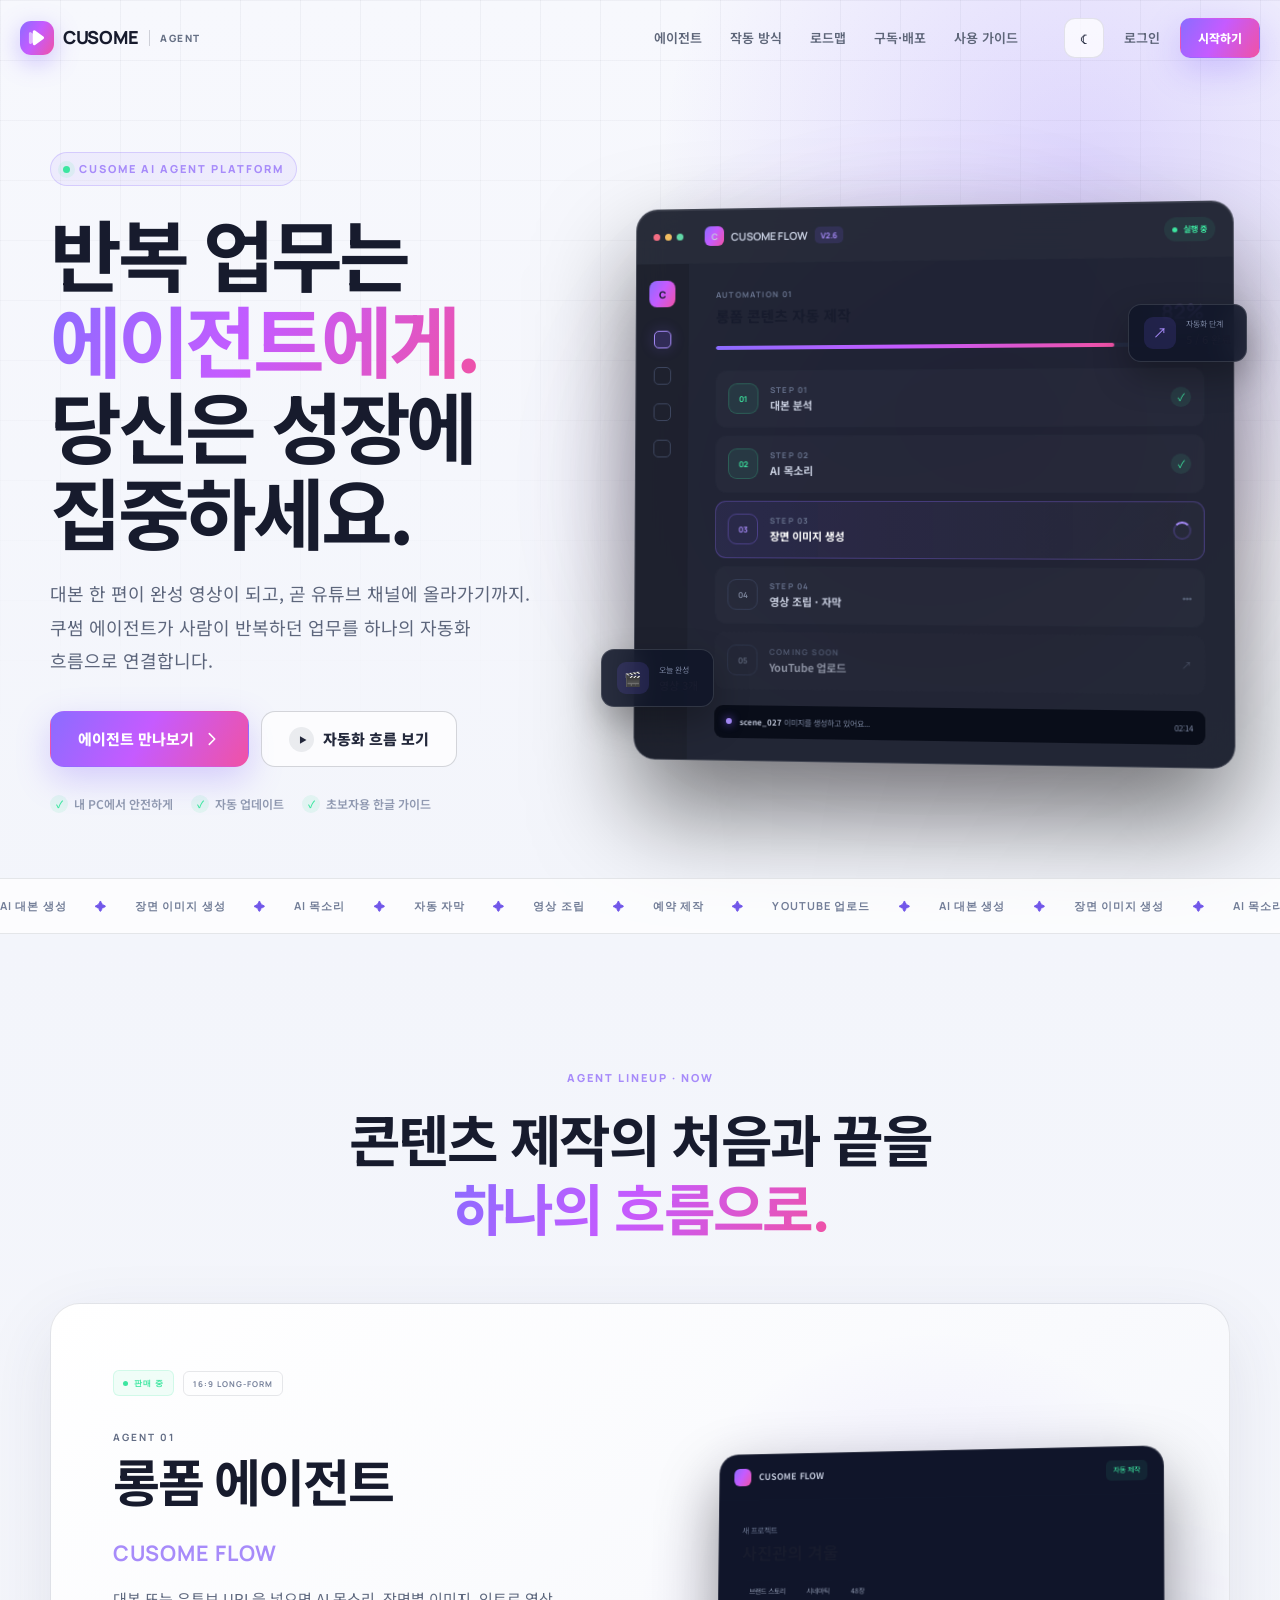
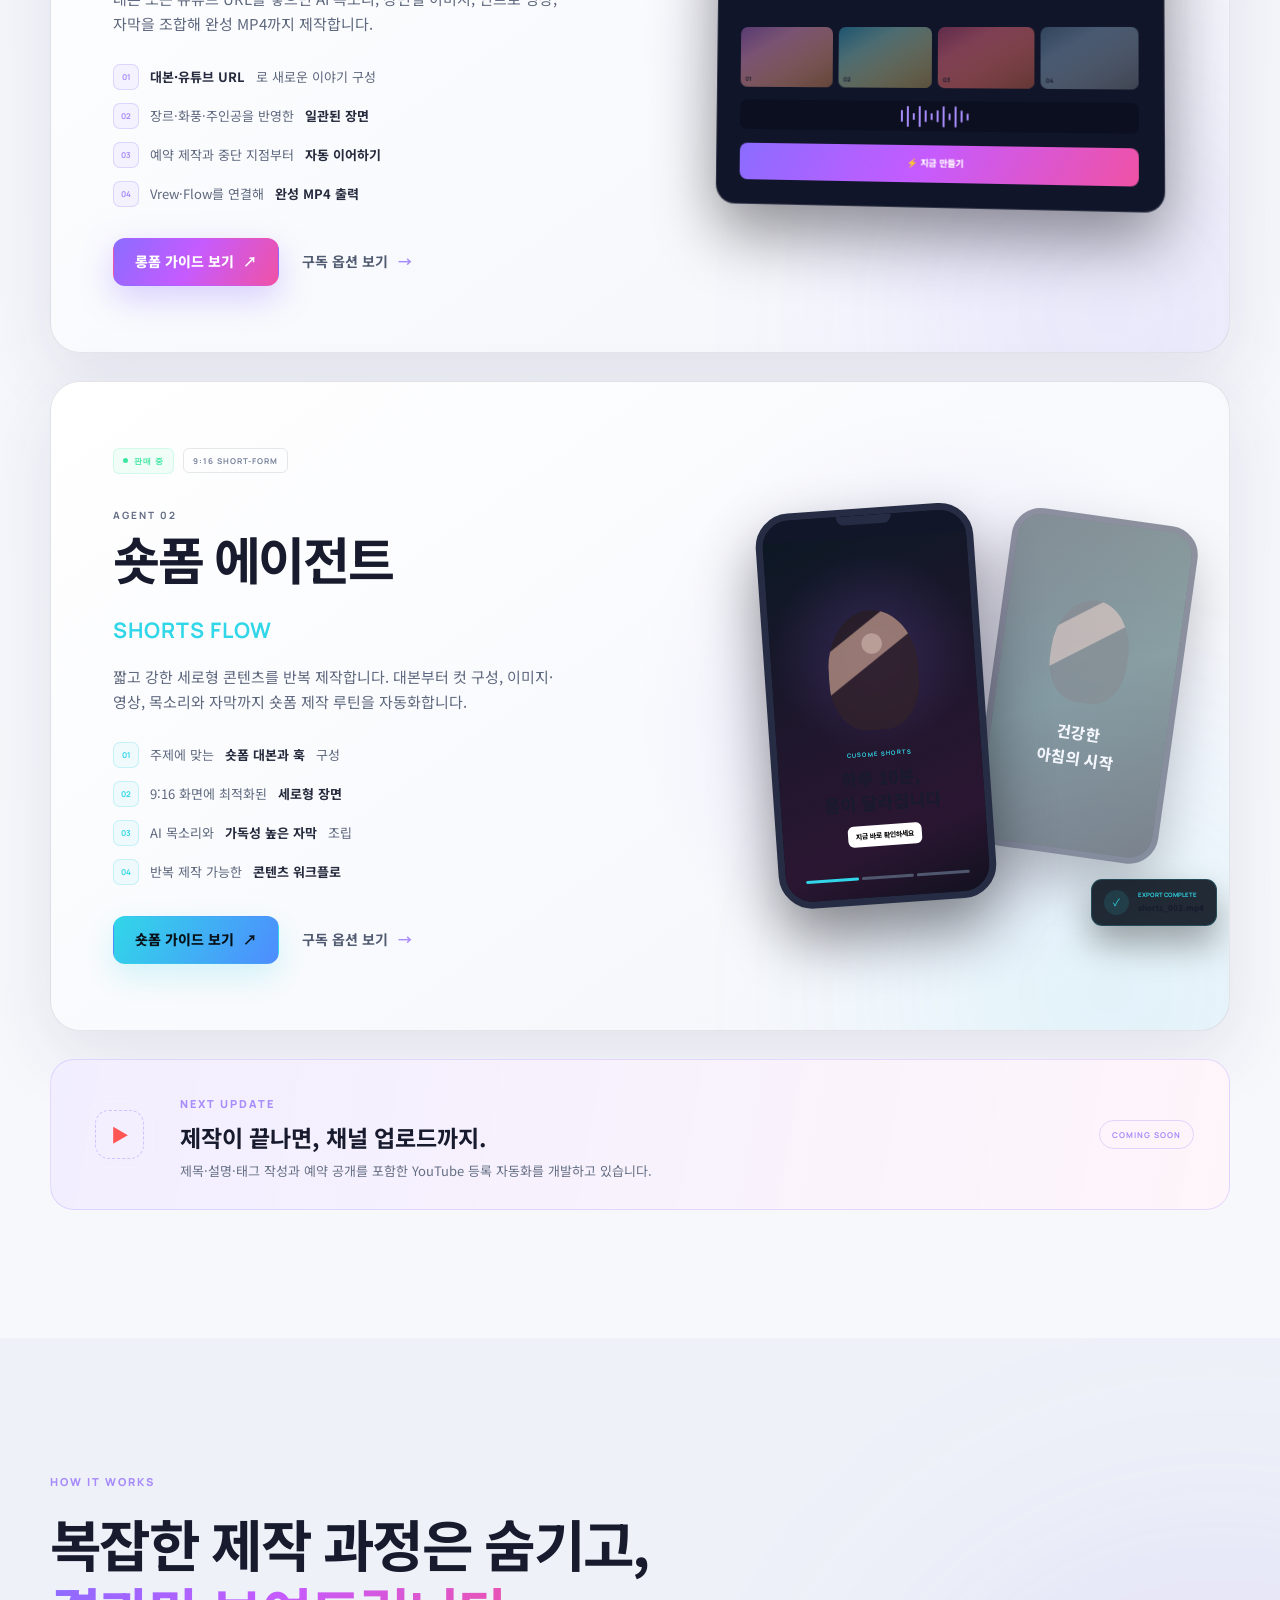
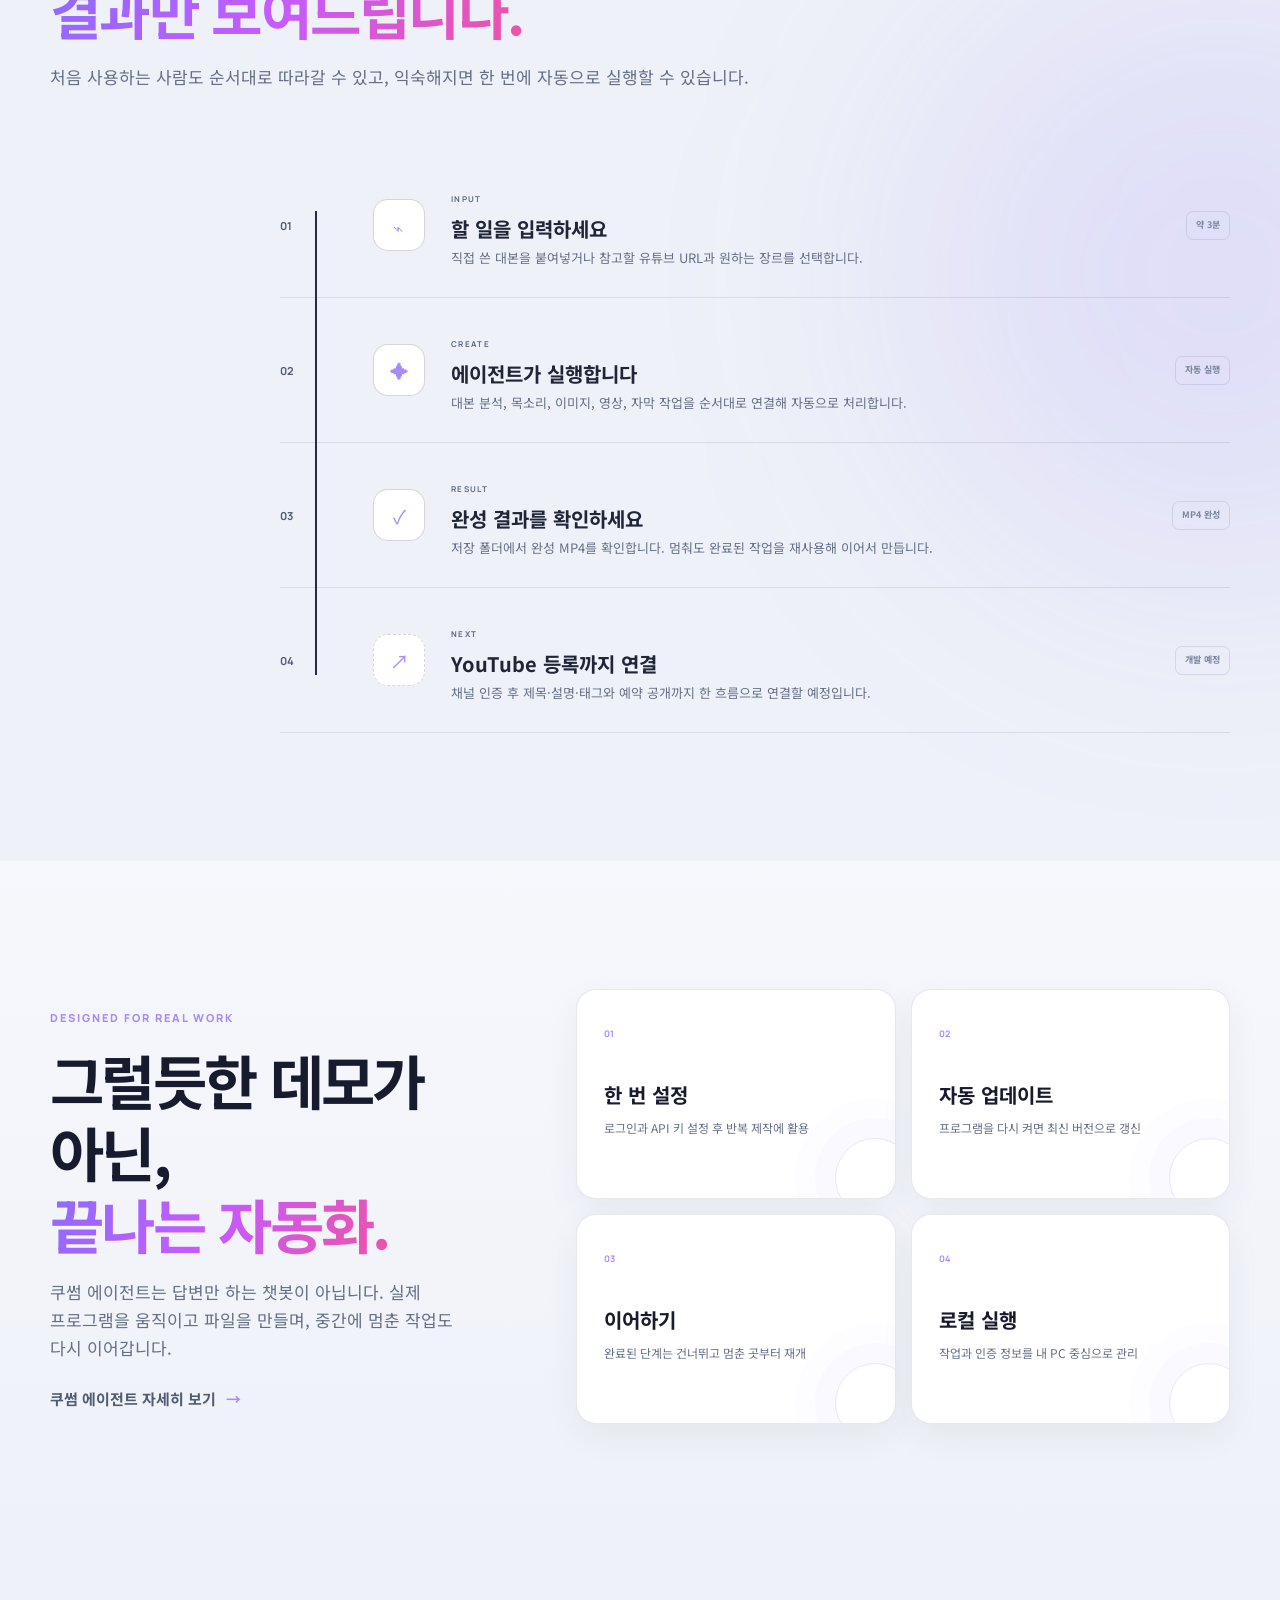
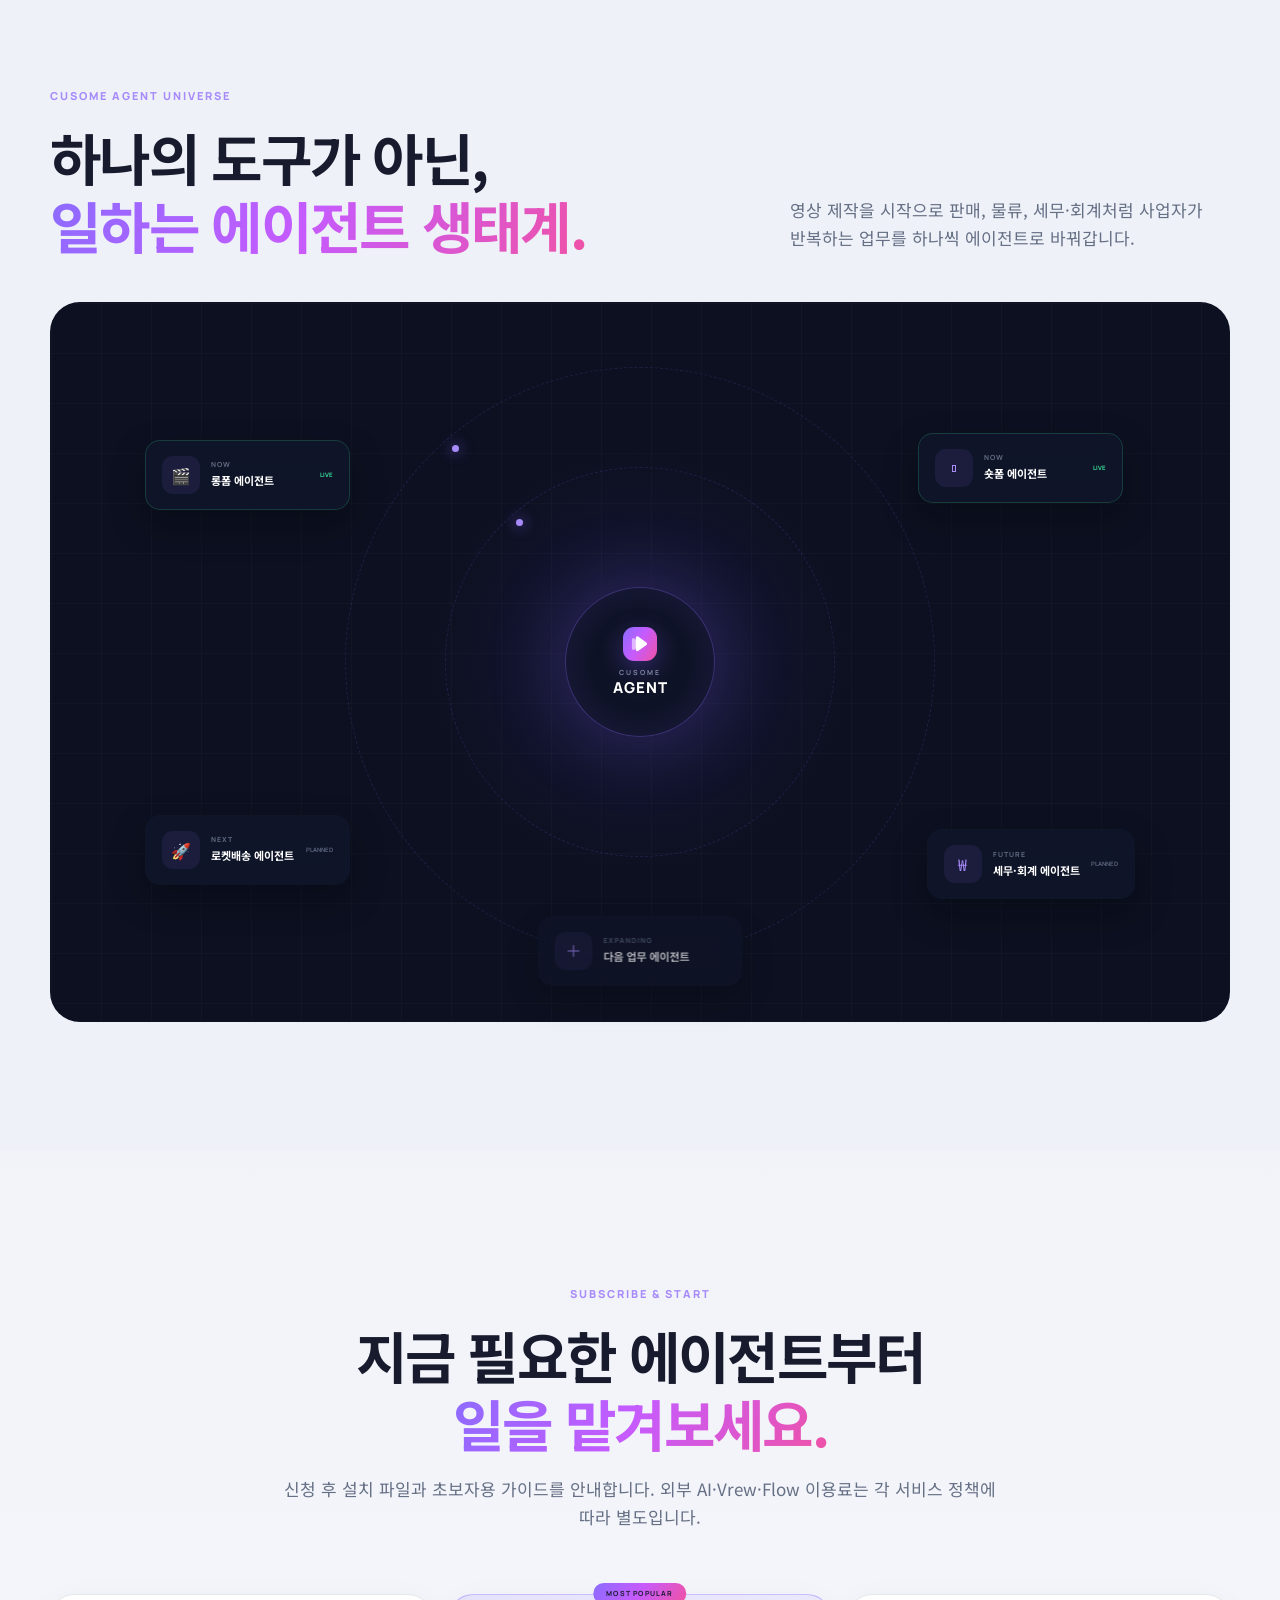
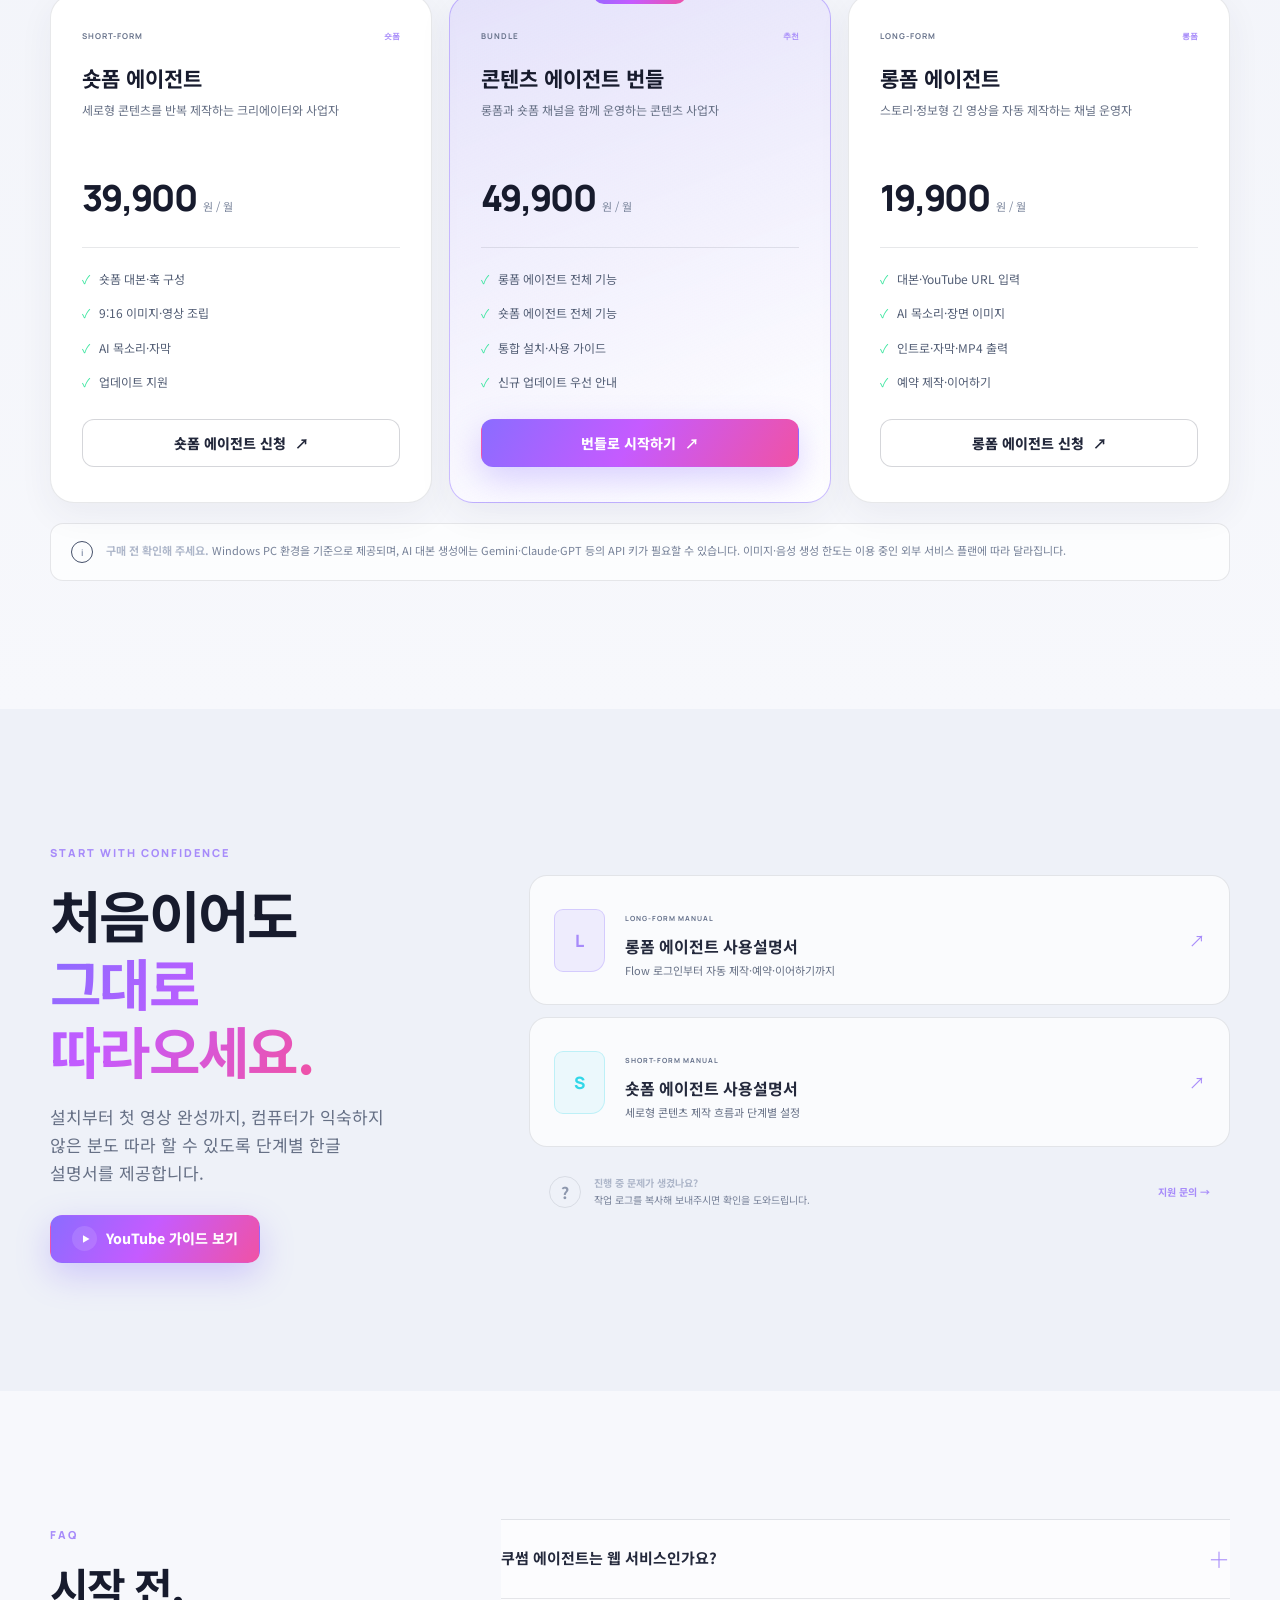
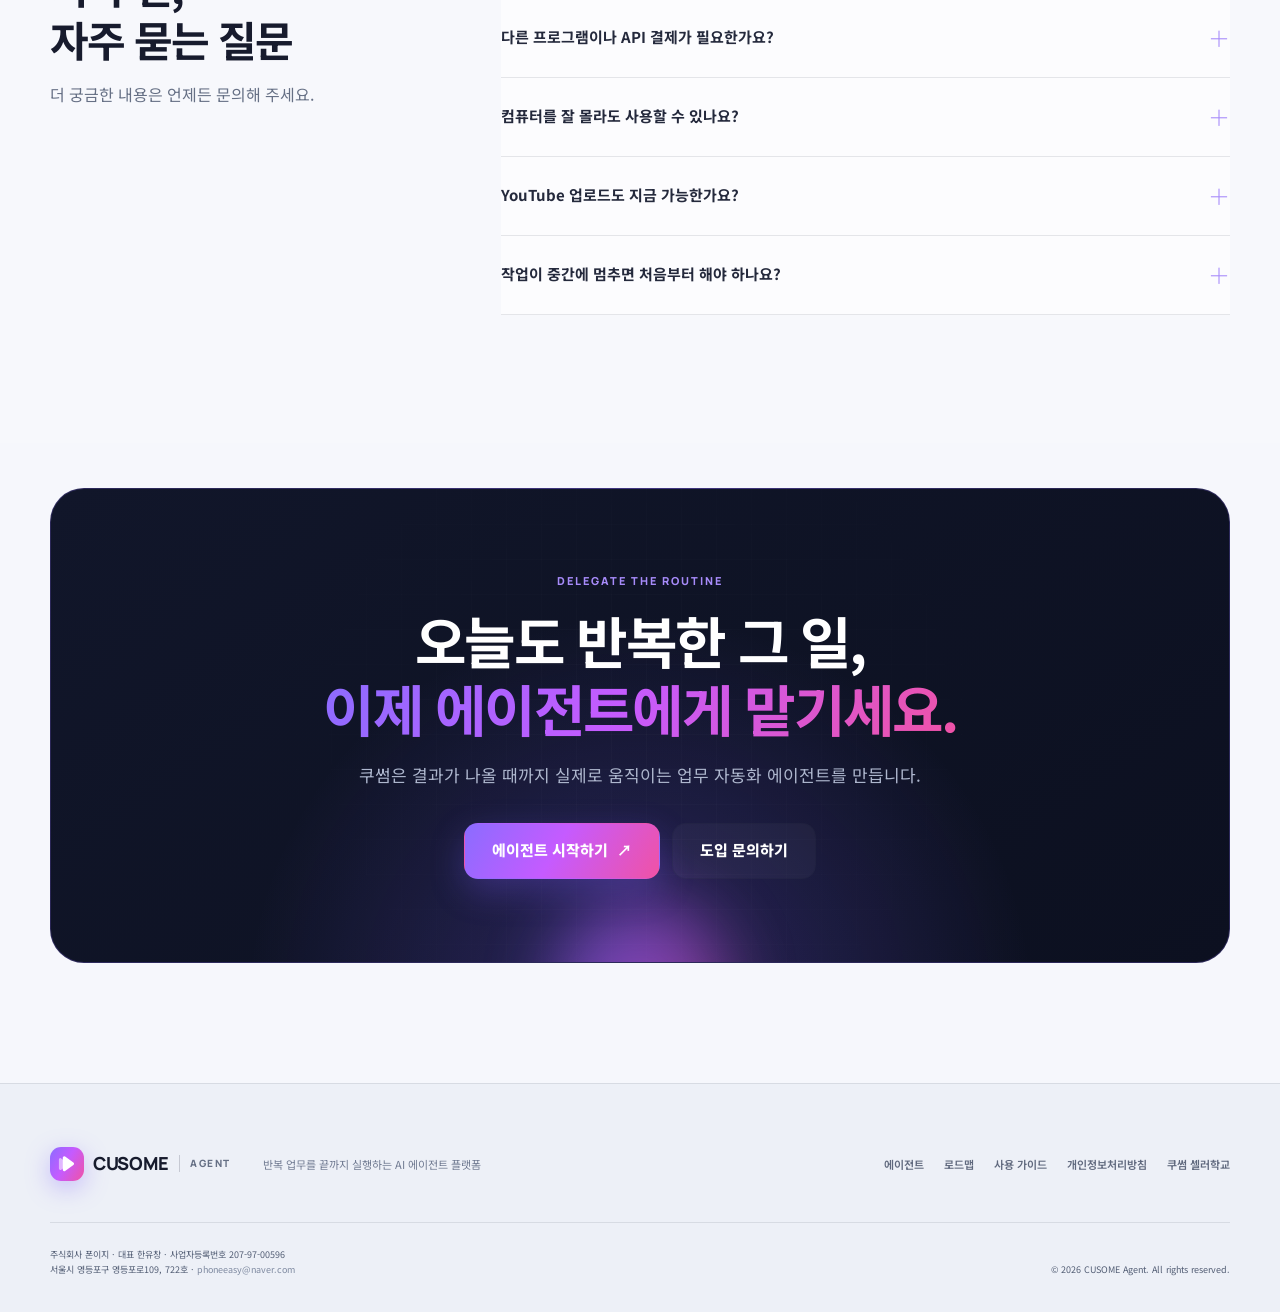
==== commit 01ae95b1: "feat: complete CUSOME agent site and learning portal" ====
--- a/index.html
+++ b/index.html
@@ -3,272 +3,385 @@
 <head>
     <meta charset="UTF-8">
     <meta name="viewport" content="width=device-width, initial-scale=1.0">
-    <title>쿠썸 에이전트 (CUSOME Agent) — 일을 대신하는 AI 에이전트</title>
-    <meta name="description" content="쿠썸 에이전트는 반복되는 일을 대신해 주는 AI 프로그램입니다. 주제만 정하면 대본 작성부터 영상 완성, 내 유튜브 채널 업로드까지 — 숏폼 에이전트와 롱폼 에이전트로 시작하세요.">
+    <meta name="description" content="CUSOME Agent는 롱폼·숏폼 영상 제작부터 업로드까지 반복 업무를 자동화하는 AI 에이전트 플랫폼입니다.">
+    <meta name="theme-color" content="#080b16">
+    <title>CUSOME Agent — 반복 업무를 실행하는 AI 에이전트</title>
     <link rel="preconnect" href="https://fonts.googleapis.com">
     <link rel="preconnect" href="https://fonts.gstatic.com" crossorigin>
-    <link href="https://fonts.googleapis.com/css2?family=Noto+Sans+KR:wght@300;400;500;600;700;800;900&display=swap" rel="stylesheet">
-    <style>
-        :root {
-            --primary: #6366F1;
-            --primary-dark: #4F46E5;
-            --pink: #EC4899;
-            --bg: #FAFBFF;
-            --bg-card: #FFFFFF;
-            --text: #1E293B;
-            --text-light: #64748B;
-            --border: #E2E8F0;
-            --success: #22C55E;
-            --gradient: linear-gradient(135deg, #6366F1 0%, #8B5CF6 50%, #EC4899 100%);
-        }
-        * { margin: 0; padding: 0; box-sizing: border-box; }
-        html { scroll-behavior: smooth; }
-        body { font-family: 'Noto Sans KR', -apple-system, sans-serif; background: var(--bg); color: var(--text); line-height: 1.75; }
-        .container { max-width: 1040px; margin: 0 auto; padding: 0 20px; }
-
-        /* nav */
-        nav { position: sticky; top: 0; background: rgba(250,251,255,.92); backdrop-filter: blur(10px); border-bottom: 1px solid var(--border); z-index: 50; }
-        .nav-in { display: flex; align-items: center; gap: 18px; height: 62px; }
-        .logo { display: flex; align-items: center; gap: 9px; font-weight: 900; font-size: 17px; color: var(--text); text-decoration: none; }
-        .logo-mark { width: 30px; height: 30px; border-radius: 8px; background: var(--gradient); display: flex; align-items: center; justify-content: center; color: #fff; font-size: 15px; }
-        .logo .sub { font-size: 11px; color: var(--text-light); font-weight: 600; margin-left: 2px; }
-        .nav-links { display: flex; gap: 4px; margin-left: auto; flex-wrap: wrap; }
-        .nav-links a { text-decoration: none; color: var(--text-light); font-size: 13.5px; font-weight: 600; padding: 7px 11px; border-radius: 8px; }
-        .nav-links a:hover { color: var(--primary); background: rgba(99,102,241,.07); }
-        .nav-cta { background: var(--gradient); color: #fff !important; }
-
-        /* hero */
-        .hero { padding: 76px 0 56px; text-align: center; }
-        .badge { display: inline-flex; align-items: center; gap: 7px; background: rgba(99,102,241,.08); border: 1px solid rgba(99,102,241,.25); color: var(--primary); font-weight: 700; font-size: 13px; padding: 7px 16px; border-radius: 999px; margin-bottom: 22px; }
-        .hero h1 { font-size: clamp(32px, 6vw, 52px); font-weight: 900; line-height: 1.22; letter-spacing: -0.5px; }
-        .hero h1 .grad { background: var(--gradient); -webkit-background-clip: text; background-clip: text; color: transparent; }
-        .hero p { max-width: 640px; margin: 20px auto 0; color: var(--text-light); font-size: 17px; }
-        .hero p b { color: var(--text); }
-        .hero-actions { margin-top: 30px; display: flex; gap: 12px; justify-content: center; flex-wrap: wrap; }
-        .btn { display: inline-block; text-decoration: none; font-weight: 800; font-size: 15px; padding: 13px 26px; border-radius: 12px; }
-        .btn-primary { background: var(--gradient); color: #fff; box-shadow: 0 8px 24px rgba(99,102,241,.35); }
-        .btn-ghost { border: 1.5px solid var(--border); color: var(--text); background: var(--bg-card); }
-
-        /* concept */
-        .concept { display: grid; grid-template-columns: repeat(auto-fit, minmax(240px, 1fr)); gap: 18px; margin: 52px 0 0; }
-        .concept .c { background: var(--bg-card); border: 1px solid var(--border); border-radius: 16px; padding: 24px; text-align: left; }
-        .concept .c .ico { font-size: 26px; }
-        .concept .c h3 { font-size: 16.5px; font-weight: 800; margin: 8px 0 4px; }
-        .concept .c p { font-size: 14px; color: var(--text-light); margin: 0; }
-
-        /* sections */
-        section { padding: 64px 0; }
-        .sec-head { text-align: center; margin-bottom: 38px; }
-        .sec-tag { display: inline-block; color: var(--primary); font-weight: 800; font-size: 13px; letter-spacing: 1px; margin-bottom: 8px; }
-        .sec-head h2 { font-size: clamp(24px, 4vw, 32px); font-weight: 900; }
-        .sec-head h2 .grad { background: var(--gradient); -webkit-background-clip: text; background-clip: text; color: transparent; }
-        .sec-head p { color: var(--text-light); margin-top: 8px; }
-
-        /* agents */
-        .agents { display: grid; grid-template-columns: repeat(auto-fit, minmax(280px, 1fr)); gap: 20px; }
-        .agent { background: var(--bg-card); border: 1px solid var(--border); border-radius: 18px; padding: 28px; position: relative; transition: transform .25s, box-shadow .25s; }
-        .agent:hover { transform: translateY(-4px); box-shadow: 0 14px 40px rgba(15,23,42,.09); }
-        .agent .ico { width: 46px; height: 46px; border-radius: 12px; background: var(--gradient); color: #fff; display: flex; align-items: center; justify-content: center; font-size: 22px; }
-        .agent h3 { font-size: 19px; font-weight: 800; margin: 14px 0 2px; }
-        .agent .sub { font-size: 13px; color: var(--text-light); display: block; margin-bottom: 12px; }
-        .agent ul { list-style: none; }
-        .agent li { font-size: 14px; margin-bottom: 6px; padding-left: 20px; position: relative; }
-        .agent li::before { content: "✓"; color: var(--success); font-weight: 800; position: absolute; left: 0; }
-        .tag { position: absolute; top: 20px; right: 20px; font-size: 11px; font-weight: 800; padding: 4px 10px; border-radius: 999px; }
-        .tag.live { background: rgba(34,197,94,.12); color: #16a34a; }
-        .tag.soon { background: rgba(100,116,139,.1); color: var(--text-light); }
-        .agent.soon { opacity: .75; border-style: dashed; }
-
-        /* pricing */
-        .prices { display: grid; grid-template-columns: repeat(auto-fit, minmax(240px, 1fr)); gap: 20px; }
-        .price { background: var(--bg-card); border: 1px solid var(--border); border-radius: 18px; padding: 28px; text-align: center; position: relative; }
-        .price.best { border: 2px solid var(--primary); box-shadow: 0 14px 40px rgba(99,102,241,.15); }
-        .price .best-tag { position: absolute; top: -12px; left: 50%; transform: translateX(-50%); background: var(--gradient); color: #fff; font-size: 11px; font-weight: 800; padding: 4px 14px; border-radius: 999px; }
-        .price h3 { font-size: 16px; font-weight: 800; }
-        .price .amt { font-size: 30px; font-weight: 900; margin: 10px 0 2px; }
-        .price .amt small { font-size: 14px; font-weight: 600; color: var(--text-light); }
-        .price .note { font-size: 12.5px; color: var(--text-light); margin-bottom: 16px; }
-        .price .btn { width: 100%; }
-
-        /* vod */
-        .vods { display: grid; grid-template-columns: repeat(auto-fit, minmax(260px, 1fr)); gap: 20px; }
-        .vod { background: var(--bg-card); border: 1px solid var(--border); border-radius: 16px; overflow: hidden; }
-        .vod .thumb { aspect-ratio: 16/9; background: var(--gradient); display: flex; align-items: center; justify-content: center; color: #fff; font-size: 34px; }
-        .vod .body { padding: 18px 20px; }
-        .vod h3 { font-size: 15.5px; font-weight: 800; }
-        .vod p { font-size: 13px; color: var(--text-light); margin-top: 4px; }
-
-        .note-box { background: rgba(99,102,241,.06); border: 1px solid rgba(99,102,241,.25); border-radius: 14px; padding: 20px 24px; font-size: 14.5px; }
-        .note-box a { color: var(--primary); font-weight: 700; }
-
-        footer { border-top: 1px solid var(--border); padding: 34px 0 44px; color: var(--text-light); font-size: 12.5px; line-height: 1.9; }
-        footer a { color: var(--primary); text-decoration: none; }
-        @media (max-width: 640px) { .nav-links a:not(.nav-cta) { display: none; } }
-    </style>
+    <link href="https://fonts.googleapis.com/css2?family=Manrope:wght@500;600;700;800&family=Noto+Sans+KR:wght@400;500;600;700;800;900&display=swap" rel="stylesheet">
+    <link rel="stylesheet" href="index.css">
+    <script src="theme.js"></script>
 </head>
 <body>
-
-<nav>
-    <div class="container nav-in">
-        <a href="#" class="logo"><span class="logo-mark">▶</span> CUSOME <span class="sub">에이전트</span></a>
-        <div class="nav-links">
+    <a class="skip-link" href="#main">본문으로 바로가기</a>
+
+    <div class="ambient ambient-one" aria-hidden="true"></div>
+    <div class="ambient ambient-two" aria-hidden="true"></div>
+    <div class="noise" aria-hidden="true"></div>
+
+    <header class="site-header" id="siteHeader">
+        <div class="nav-shell">
+            <a class="brand" href="#top" aria-label="CUSOME Agent 홈">
+                <span class="brand-mark" aria-hidden="true">
+                    <svg viewBox="0 0 32 32" role="img"><path d="M10.4 7.8a2 2 0 0 1 3.1-1.7l11 7.9a2 2 0 0 1 0 3.3l-11 8a2 2 0 0 1-3.1-1.7V7.8Z" fill="currentColor"/><path d="M5.2 10.2a2 2 0 0 1 3.1-1.7l8.5 6.1a1.7 1.7 0 0 1 0 2.8l-8.5 6.1a2 2 0 0 1-3.1-1.7V10.2Z" fill="currentColor" opacity=".55"/></svg>
+                </span>
+                <span>CUSOME</span>
+                <span class="brand-label">AGENT</span>
+            </a>
+
+            <nav class="desktop-nav" aria-label="주요 메뉴">
+                <a href="#agents">에이전트</a>
+                <a href="#workflow">작동 방식</a>
+                <a href="#roadmap">로드맵</a>
+                <a href="#pricing">구독·배포</a>
+                <a href="#guide">사용 가이드</a>
+            </nav>
+
+            <div class="nav-actions">
+                <button class="theme-toggle" type="button" data-theme-toggle aria-label="밝은 모드로 전환"><span data-theme-icon aria-hidden="true">☼</span></button>
+                <a class="nav-login" id="accountLink" href="login.html">로그인</a>
+                <a class="button button-small button-primary" href="#pricing">시작하기</a>
+                <button class="menu-toggle" id="menuToggle" type="button" aria-label="메뉴 열기" aria-expanded="false" aria-controls="mobileNav">
+                    <span></span><span></span><span></span>
+                </button>
+            </div>
+        </div>
+        <nav class="mobile-nav" id="mobileNav" aria-label="모바일 메뉴">
             <a href="#agents">에이전트</a>
+            <a href="#workflow">작동 방식</a>
+            <a href="#roadmap">로드맵</a>
             <a href="#pricing">구독·배포</a>
-            <a href="#vod">사용 안내 VOD</a>
-            <a href="privacy.html">개인정보처리방침</a>
-            <a href="#pricing" class="nav-cta">시작하기</a>
+            <a href="#guide">사용 가이드</a>
+        </nav>
+    </header>
+
+    <main id="main">
+        <section class="hero" id="top">
+            <div class="hero-grid section-shell">
+                <div class="hero-copy reveal">
+                    <div class="eyebrow"><span class="status-dot"></span> CUSOME AI AGENT PLATFORM</div>
+                    <h1>반복 업무는<br><span class="gradient-text">에이전트에게.</span><br>당신은 성장에<br>집중하세요.</h1>
+                    <p class="hero-lead">대본 한 편이 완성 영상이 되고, 곧 유튜브 채널에 올라가기까지. 쿠썸 에이전트가 사람이 반복하던 업무를 하나의 자동화 흐름으로 연결합니다.</p>
+                    <div class="hero-actions">
+                        <a class="button button-primary button-large" href="#agents">
+                            에이전트 만나보기
+                            <svg viewBox="0 0 20 20" aria-hidden="true"><path d="m7 4 6 6-6 6" fill="none" stroke="currentColor" stroke-width="1.8" stroke-linecap="round" stroke-linejoin="round"/></svg>
+                        </a>
+                        <a class="button button-ghost button-large" href="#workflow">
+                            <span class="play-icon" aria-hidden="true">▶</span> 자동화 흐름 보기
+                        </a>
+                    </div>
+                    <div class="hero-proof" aria-label="주요 특징">
+                        <span><i>✓</i> 내 PC에서 안전하게</span>
+                        <span><i>✓</i> 자동 업데이트</span>
+                        <span><i>✓</i> 초보자용 한글 가이드</span>
+                    </div>
+                </div>
+
+                <div class="hero-visual reveal delay-1" aria-label="쿠썸 에이전트 자동화 화면 예시">
+                    <div class="visual-glow" aria-hidden="true"></div>
+                    <div class="agent-window">
+                        <div class="window-topbar">
+                            <div class="window-dots" aria-hidden="true"><span></span><span></span><span></span></div>
+                            <div class="window-title"><span class="mini-logo">C</span> CUSOME FLOW <b>V2.6</b></div>
+                            <span class="online-pill"><i></i> 실행 중</span>
+                        </div>
+                        <div class="window-body">
+                            <aside class="mock-sidebar" aria-hidden="true">
+                                <span class="side-logo">C</span>
+                                <span class="side-item active"></span>
+                                <span class="side-item"></span>
+                                <span class="side-item"></span>
+                                <span class="side-item"></span>
+                            </aside>
+                            <div class="mock-main">
+                                <div class="mock-head">
+                                    <div><small>AUTOMATION 01</small><strong>롱폼 콘텐츠 자동 제작</strong></div>
+                                    <span>82%</span>
+                                </div>
+                                <div class="flow-line" aria-hidden="true"><span></span></div>
+                                <div class="pipeline">
+                                    <div class="pipeline-item done">
+                                        <span class="pipeline-icon">01</span>
+                                        <div><small>STEP 01</small><strong>대본 분석</strong></div>
+                                        <i>✓</i>
+                                    </div>
+                                    <div class="pipeline-item done">
+                                        <span class="pipeline-icon">02</span>
+                                        <div><small>STEP 02</small><strong>AI 목소리</strong></div>
+                                        <i>✓</i>
+                                    </div>
+                                    <div class="pipeline-item working">
+                                        <span class="pipeline-icon">03</span>
+                                        <div><small>STEP 03</small><strong>장면 이미지 생성</strong></div>
+                                        <span class="loader-ring"></span>
+                                    </div>
+                                    <div class="pipeline-item waiting">
+                                        <span class="pipeline-icon">04</span>
+                                        <div><small>STEP 04</small><strong>영상 조립 · 자막</strong></div>
+                                        <i>•••</i>
+                                    </div>
+                                    <div class="pipeline-item waiting future-upload">
+                                        <span class="pipeline-icon">05</span>
+                                        <div><small>COMING SOON</small><strong>YouTube 업로드</strong></div>
+                                        <i>↗</i>
+                                    </div>
+                                </div>
+                                <div class="mock-log"><span></span><p><b>scene_027</b> 이미지를 생성하고 있어요...</p><em>02:14</em></div>
+                            </div>
+                        </div>
+                    </div>
+                    <div class="floating-card floating-one"><span>🎬</span><div><small>오늘 완성</small><b>영상 3개</b></div></div>
+                    <div class="floating-card floating-two"><span>↗</span><div><small>자동화 단계</small><b>5 / 6 완료</b></div></div>
+                </div>
+            </div>
+
+            <div class="signal-strip" aria-label="쿠썸 자동화 기능">
+                <div class="signal-track">
+                    <span>AI 대본 생성</span><i>✦</i><span>장면 이미지 생성</span><i>✦</i><span>AI 목소리</span><i>✦</i><span>자동 자막</span><i>✦</i><span>영상 조립</span><i>✦</i><span>예약 제작</span><i>✦</i><span>YouTube 업로드</span><i>✦</i>
+                    <span>AI 대본 생성</span><i>✦</i><span>장면 이미지 생성</span><i>✦</i><span>AI 목소리</span><i>✦</i><span>자동 자막</span><i>✦</i><span>영상 조립</span><i>✦</i><span>예약 제작</span><i>✦</i><span>YouTube 업로드</span><i>✦</i>
+                </div>
+            </div>
+        </section>
+
+        <section class="section section-agents" id="agents">
+            <div class="section-shell">
+                <div class="section-heading reveal">
+                    <span class="section-kicker">AGENT LINEUP · NOW</span>
+                    <h2>콘텐츠 제작의 처음과 끝을<br><span class="gradient-text">하나의 흐름으로.</span></h2>
+                </div>
+
+                <article class="product-card product-long reveal">
+                    <div class="product-copy">
+                        <div class="product-badges"><span class="live-badge"><i></i> 판매 중</span><span>16:9 LONG-FORM</span></div>
+                        <span class="product-number">AGENT 01</span>
+                        <h3>롱폼 에이전트<br><em>CUSOME FLOW</em></h3>
+                        <p>대본 또는 유튜브 URL을 넣으면 AI 목소리, 장면별 이미지, 인트로 영상, 자막을 조합해 완성 MP4까지 제작합니다.</p>
+                        <ul class="feature-list">
+                            <li><span>01</span><b>대본·유튜브 URL</b>로 새로운 이야기 구성</li>
+                            <li><span>02</span>장르·화풍·주인공을 반영한 <b>일관된 장면</b></li>
+                            <li><span>03</span>예약 제작과 중단 지점부터 <b>자동 이어하기</b></li>
+                            <li><span>04</span>Vrew·Flow를 연결해 <b>완성 MP4 출력</b></li>
+                        </ul>
+                        <div class="product-actions">
+                            <a class="button button-primary" href="https://docs.google.com/document/d/1WYnvJC_N8kJrKR7KWBIwYrCgP5JJeilmpx_wFs-zncc/edit?tab=t.0" target="_blank" rel="noopener">롱폼 가이드 보기 <span>↗</span></a>
+                            <a class="text-link" href="#pricing">구독 옵션 보기 <span>→</span></a>
+                        </div>
+                    </div>
+                    <div class="product-demo" aria-hidden="true">
+                        <div class="demo-canvas long-canvas">
+                            <div class="canvas-toolbar"><span></span><b>CUSOME FLOW</b><em>자동 제작</em></div>
+                            <div class="canvas-content">
+                                <div class="canvas-title"><small>새 프로젝트</small><strong>사진관의 겨울</strong></div>
+                                <div class="canvas-options"><span>브랜드 스토리</span><span>시네마틱</span><span>48장</span></div>
+                                <div class="timeline-visual">
+                                    <div class="thumb t1"><span>01</span></div><div class="thumb t2"><span>02</span></div><div class="thumb t3"><span>03</span></div><div class="thumb t4"><span>04</span></div>
+                                </div>
+                                <div class="audio-wave">{<i></i><i></i><i></i><i></i><i></i><i></i><i></i><i></i><i></i><i></i><i></i><i></i>}</div>
+                                <button type="button" tabindex="-1">⚡ 지금 만들기</button>
+                            </div>
+                        </div>
+                    </div>
+                </article>
+
+                <article class="product-card product-short reveal">
+                    <div class="product-copy">
+                        <div class="product-badges"><span class="live-badge"><i></i> 판매 중</span><span>9:16 SHORT-FORM</span></div>
+                        <span class="product-number">AGENT 02</span>
+                        <h3>숏폼 에이전트<br><em>SHORTS FLOW</em></h3>
+                        <p>짧고 강한 세로형 콘텐츠를 반복 제작합니다. 대본부터 컷 구성, 이미지·영상, 목소리와 자막까지 숏폼 제작 루틴을 자동화합니다.</p>
+                        <ul class="feature-list">
+                            <li><span>01</span>주제에 맞는 <b>숏폼 대본과 훅</b> 구성</li>
+                            <li><span>02</span>9:16 화면에 최적화된 <b>세로형 장면</b></li>
+                            <li><span>03</span>AI 목소리와 <b>가독성 높은 자막</b> 조립</li>
+                            <li><span>04</span>반복 제작 가능한 <b>콘텐츠 워크플로</b></li>
+                        </ul>
+                        <div class="product-actions">
+                            <a class="button button-cyan" href="https://docs.google.com/document/d/1V_t-EY0LBOtwU_mBGOQgx70XvQ3apvATL4MDHr52pyc/edit?tab=t.0" target="_blank" rel="noopener">숏폼 가이드 보기 <span>↗</span></a>
+                            <a class="text-link" href="#pricing">구독 옵션 보기 <span>→</span></a>
+                        </div>
+                    </div>
+                    <div class="product-demo short-demo" aria-hidden="true">
+                        <div class="phone phone-back"><div class="short-frame frame-two"><span>건강한<br>아침의 시작</span></div></div>
+                        <div class="phone phone-front">
+                            <div class="phone-top"><span></span></div>
+                            <div class="short-frame frame-one"><small>CUSOME SHORTS</small><strong>하루 10분,<br>몸이 달라집니다</strong><em>지금 바로 확인하세요</em></div>
+                            <div class="caption-bars"><span></span><span></span><span></span></div>
+                        </div>
+                        <div class="short-export"><span>✓</span><div><small>EXPORT COMPLETE</small><b>shorts_003.mp4</b></div></div>
+                    </div>
+                </article>
+
+                <div class="upload-banner reveal">
+                    <div class="upload-icon" aria-hidden="true"><span>▶</span><i></i></div>
+                    <div><span class="section-kicker">NEXT UPDATE</span><h3>제작이 끝나면, 채널 업로드까지.</h3><p>제목·설명·태그 작성과 예약 공개를 포함한 YouTube 등록 자동화를 개발하고 있습니다.</p></div>
+                    <span class="coming-pill">COMING SOON</span>
+                </div>
+            </div>
+        </section>
+
+        <section class="section section-workflow" id="workflow">
+            <div class="section-shell">
+                <div class="section-heading heading-left reveal">
+                    <span class="section-kicker">HOW IT WORKS</span>
+                    <h2>복잡한 제작 과정은 숨기고,<br><span class="gradient-text">결과만 보여드립니다.</span></h2>
+                    <p>처음 사용하는 사람도 순서대로 따라갈 수 있고, 익숙해지면 한 번에 자동으로 실행할 수 있습니다.</p>
+                </div>
+                <div class="workflow-grid">
+                    <div class="workflow-rail" aria-hidden="true"><span id="workflowProgress"></span></div>
+                    <article class="workflow-step reveal">
+                        <span class="step-index">01</span><div class="step-icon">⌁</div>
+                        <div><small>INPUT</small><h3>할 일을 입력하세요</h3><p>직접 쓴 대본을 붙여넣거나 참고할 유튜브 URL과 원하는 장르를 선택합니다.</p></div>
+                        <span class="step-time">약 3분</span>
+                    </article>
+                    <article class="workflow-step reveal">
+                        <span class="step-index">02</span><div class="step-icon">✦</div>
+                        <div><small>CREATE</small><h3>에이전트가 실행합니다</h3><p>대본 분석, 목소리, 이미지, 영상, 자막 작업을 순서대로 연결해 자동으로 처리합니다.</p></div>
+                        <span class="step-time">자동 실행</span>
+                    </article>
+                    <article class="workflow-step reveal">
+                        <span class="step-index">03</span><div class="step-icon">✓</div>
+                        <div><small>RESULT</small><h3>완성 결과를 확인하세요</h3><p>저장 폴더에서 완성 MP4를 확인합니다. 멈춰도 완료된 작업을 재사용해 이어서 만듭니다.</p></div>
+                        <span class="step-time">MP4 완성</span>
+                    </article>
+                    <article class="workflow-step workflow-future reveal">
+                        <span class="step-index">04</span><div class="step-icon">↗</div>
+                        <div><small>NEXT</small><h3>YouTube 등록까지 연결</h3><p>채널 인증 후 제목·설명·태그와 예약 공개까지 한 흐름으로 연결할 예정입니다.</p></div>
+                        <span class="step-time">개발 예정</span>
+                    </article>
+                </div>
+            </div>
+        </section>
+
+        <section class="section section-difference">
+            <div class="section-shell difference-grid">
+                <div class="difference-copy reveal">
+                    <span class="section-kicker">DESIGNED FOR REAL WORK</span>
+                    <h2>그럴듯한 데모가 아닌,<br><span class="gradient-text">끝나는 자동화.</span></h2>
+                    <p>쿠썸 에이전트는 답변만 하는 챗봇이 아닙니다. 실제 프로그램을 움직이고 파일을 만들며, 중간에 멈춘 작업도 다시 이어갑니다.</p>
+                    <a class="text-link large" href="agent.html">쿠썸 에이전트 자세히 보기 <span>→</span></a>
+                </div>
+                <div class="difference-cards">
+                    <article class="metric-card reveal"><span>01</span><h3>한 번 설정</h3><p>로그인과 API 키 설정 후 반복 제작에 활용</p><i class="metric-line"></i></article>
+                    <article class="metric-card reveal delay-1"><span>02</span><h3>자동 업데이트</h3><p>프로그램을 다시 켜면 최신 버전으로 갱신</p><i class="metric-line"></i></article>
+                    <article class="metric-card reveal"><span>03</span><h3>이어하기</h3><p>완료된 단계는 건너뛰고 멈춘 곳부터 재개</p><i class="metric-line"></i></article>
+                    <article class="metric-card reveal delay-1"><span>04</span><h3>로컬 실행</h3><p>작업과 인증 정보를 내 PC 중심으로 관리</p><i class="metric-line"></i></article>
+                </div>
+            </div>
+        </section>
+
+        <section class="section section-roadmap" id="roadmap">
+            <div class="section-shell">
+                <div class="roadmap-intro reveal">
+                    <div><span class="section-kicker">CUSOME AGENT UNIVERSE</span><h2>하나의 도구가 아닌,<br><span class="gradient-text">일하는 에이전트 생태계.</span></h2></div>
+                    <p>영상 제작을 시작으로 판매, 물류, 세무·회계처럼 사업자가 반복하는 업무를 하나씩 에이전트로 바꿔갑니다.</p>
+                </div>
+                <div class="universe" aria-label="쿠썸 에이전트 출시 로드맵">
+                    <div class="orbit orbit-one" aria-hidden="true"></div><div class="orbit orbit-two" aria-hidden="true"></div>
+                    <div class="universe-core"><span class="brand-mark"><svg viewBox="0 0 32 32"><path d="M10.4 7.8a2 2 0 0 1 3.1-1.7l11 7.9a2 2 0 0 1 0 3.3l-11 8a2 2 0 0 1-3.1-1.7V7.8Z" fill="currentColor"/><path d="M5.2 10.2a2 2 0 0 1 3.1-1.7l8.5 6.1a1.7 1.7 0 0 1 0 2.8l-8.5 6.1a2 2 0 0 1-3.1-1.7V10.2Z" fill="currentColor" opacity=".55"/></svg></span><small>CUSOME</small><b>AGENT</b></div>
+                    <article class="universe-card uc-long active"><i>🎬</i><span><small>NOW</small><b>롱폼 에이전트</b></span><em>LIVE</em></article>
+                    <article class="universe-card uc-short active"><i>▯</i><span><small>NOW</small><b>숏폼 에이전트</b></span><em>LIVE</em></article>
+                    <article class="universe-card uc-rocket"><i>🚀</i><span><small>NEXT</small><b>로켓배송 에이전트</b></span><em>PLANNED</em></article>
+                    <article class="universe-card uc-tax"><i>₩</i><span><small>FUTURE</small><b>세무·회계 에이전트</b></span><em>PLANNED</em></article>
+                    <article class="universe-card uc-more"><i>＋</i><span><small>EXPANDING</small><b>다음 업무 에이전트</b></span></article>
+                </div>
+            </div>
+        </section>
+
+        <section class="section section-pricing" id="pricing">
+            <div class="section-shell">
+                <div class="section-heading reveal">
+                    <span class="section-kicker">SUBSCRIBE & START</span>
+                    <h2>지금 필요한 에이전트부터<br><span class="gradient-text">일을 맡겨보세요.</span></h2>
+                    <p>신청 후 설치 파일과 초보자용 가이드를 안내합니다. 외부 AI·Vrew·Flow 이용료는 각 서비스 정책에 따라 별도입니다.</p>
+                </div>
+                <div class="pricing-grid">
+                    <article class="price-card reveal">
+                        <div class="price-top"><span>SHORT-FORM</span><i>숏폼</i></div>
+                        <h3>숏폼 에이전트</h3><p>세로형 콘텐츠를 반복 제작하는 크리에이터와 사업자</p>
+                        <div class="price"><b>39,900</b><span>원 / 월</span></div>
+                        <ul><li>숏폼 대본·훅 구성</li><li>9:16 이미지·영상 조립</li><li>AI 목소리·자막</li><li>업데이트 지원</li></ul>
+                        <a class="button button-outline full" href="https://forms.gle/PzYYTLjpVoqjfmH88" target="_blank" rel="noopener">숏폼 에이전트 신청 <span>↗</span></a>
+                    </article>
+                    <article class="price-card featured reveal delay-1">
+                        <span class="best-label">MOST POPULAR</span>
+                        <div class="price-top"><span>BUNDLE</span><i>추천</i></div>
+                        <h3>콘텐츠 에이전트 번들</h3><p>롱폼과 숏폼 채널을 함께 운영하는 콘텐츠 사업자</p>
+                        <div class="price"><b>49,900</b><span>원 / 월</span></div>
+                        <ul><li>롱폼 에이전트 전체 기능</li><li>숏폼 에이전트 전체 기능</li><li>통합 설치·사용 가이드</li><li>신규 업데이트 우선 안내</li></ul>
+                        <a class="button button-primary full" href="https://forms.gle/PzYYTLjpVoqjfmH88" target="_blank" rel="noopener">번들로 시작하기 <span>↗</span></a>
+                    </article>
+                    <article class="price-card reveal delay-2">
+                        <div class="price-top"><span>LONG-FORM</span><i>롱폼</i></div>
+                        <h3>롱폼 에이전트</h3><p>스토리·정보형 긴 영상을 자동 제작하는 채널 운영자</p>
+                        <div class="price"><b>19,900</b><span>원 / 월</span></div>
+                        <ul><li>대본·YouTube URL 입력</li><li>AI 목소리·장면 이미지</li><li>인트로·자막·MP4 출력</li><li>예약 제작·이어하기</li></ul>
+                        <a class="button button-outline full" href="https://forms.gle/PzYYTLjpVoqjfmH88" target="_blank" rel="noopener">롱폼 에이전트 신청 <span>↗</span></a>
+                    </article>
+                </div>
+                <div class="pricing-note reveal"><span>i</span><p><b>구매 전 확인해 주세요.</b> Windows PC 환경을 기준으로 제공되며, AI 대본 생성에는 Gemini·Claude·GPT 등의 API 키가 필요할 수 있습니다. 이미지·음성 생성 한도는 이용 중인 외부 서비스 플랜에 따라 달라집니다.</p></div>
+            </div>
+        </section>
+
+        <section class="section section-guide" id="guide">
+            <div class="section-shell guide-grid">
+                <div class="guide-copy reveal">
+                    <span class="section-kicker">START WITH CONFIDENCE</span>
+                    <h2>처음이어도<br><span class="gradient-text">그대로 따라오세요.</span></h2>
+                    <p>설치부터 첫 영상 완성까지, 컴퓨터가 익숙하지 않은 분도 따라 할 수 있도록 단계별 한글 설명서를 제공합니다.</p>
+                    <a class="button button-primary" href="https://www.youtube.com/@cusome" target="_blank" rel="noopener"><span class="play-icon">▶</span> YouTube 가이드 보기</a>
+                </div>
+                <div class="guide-cards">
+                    <a class="guide-card reveal" href="https://docs.google.com/document/d/1WYnvJC_N8kJrKR7KWBIwYrCgP5JJeilmpx_wFs-zncc/edit?tab=t.0" target="_blank" rel="noopener">
+                        <span class="doc-icon">L</span><div><small>LONG-FORM MANUAL</small><h3>롱폼 에이전트 사용설명서</h3><p>Flow 로그인부터 자동 제작·예약·이어하기까지</p></div><i>↗</i>
+                    </a>
+                    <a class="guide-card reveal delay-1" href="https://docs.google.com/document/d/1V_t-EY0LBOtwU_mBGOQgx70XvQ3apvATL4MDHr52pyc/edit?tab=t.0" target="_blank" rel="noopener">
+                        <span class="doc-icon cyan">S</span><div><small>SHORT-FORM MANUAL</small><h3>숏폼 에이전트 사용설명서</h3><p>세로형 콘텐츠 제작 흐름과 단계별 설정</p></div><i>↗</i>
+                    </a>
+                    <div class="support-row reveal"><span>?</span><p><b>진행 중 문제가 생겼나요?</b><br>작업 로그를 복사해 보내주시면 확인을 도와드립니다.</p><a href="mailto:phoneeasy@naver.com">지원 문의 →</a></div>
+                </div>
+            </div>
+        </section>
+
+        <section class="section section-faq">
+            <div class="section-shell faq-grid">
+                <div class="faq-heading reveal"><span class="section-kicker">FAQ</span><h2>시작 전,<br>자주 묻는 질문</h2><p>더 궁금한 내용은 언제든 문의해 주세요.</p></div>
+                <div class="faq-list">
+                    <details class="faq-item reveal"><summary>쿠썸 에이전트는 웹 서비스인가요?<span>＋</span></summary><p>현재 영상 에이전트는 Windows PC에 설치해 로컬에서 실행하는 방식입니다. 브라우저에서 대시보드를 열지만 작업 엔진은 내 컴퓨터에서 동작합니다.</p></details>
+                    <details class="faq-item reveal"><summary>다른 프로그램이나 API 결제가 필요한가요?<span>＋</span></summary><p>영상 제작에는 Vrew, Google Flow 등 연결 서비스가 사용되며 AI 대본 자동 생성 시 선택한 AI 제공자의 API 키가 필요합니다. 각 서비스의 요금과 생성 한도는 별도입니다.</p></details>
+                    <details class="faq-item reveal"><summary>컴퓨터를 잘 몰라도 사용할 수 있나요?<span>＋</span></summary><p>네. 처음 한 번의 로그인과 설정부터 자동 제작까지 순서대로 설명한 한글 가이드를 제공합니다. 가장 쉬운 자동 제작 모드부터 시작할 수 있습니다.</p></details>
+                    <details class="faq-item reveal"><summary>YouTube 업로드도 지금 가능한가요?<span>＋</span></summary><p>현재는 완성 MP4 제작까지 제공하며, 채널 인증 후 제목·설명·태그·예약 공개를 포함한 YouTube 등록 기능은 추가 개발 중입니다.</p></details>
+                    <details class="faq-item reveal"><summary>작업이 중간에 멈추면 처음부터 해야 하나요?<span>＋</span></summary><p>아니요. 같은 이름과 대본으로 다시 실행하면 완료된 단계는 재사용하고 멈춘 지점부터 이어서 제작할 수 있습니다.</p></details>
+                </div>
+            </div>
+        </section>
+
+        <section class="final-cta">
+            <div class="section-shell final-cta-inner reveal">
+                <div class="cta-orb" aria-hidden="true"></div>
+                <span class="section-kicker">DELEGATE THE ROUTINE</span>
+                <h2>오늘도 반복한 그 일,<br><span class="gradient-text">이제 에이전트에게 맡기세요.</span></h2>
+                <p>쿠썸은 결과가 나올 때까지 실제로 움직이는 업무 자동화 에이전트를 만듭니다.</p>
+                <div class="hero-actions"><a class="button button-primary button-large" href="https://forms.gle/PzYYTLjpVoqjfmH88" target="_blank" rel="noopener">에이전트 시작하기 <span>↗</span></a><a class="button button-ghost button-large" href="mailto:phoneeasy@naver.com">도입 문의하기</a></div>
+            </div>
+        </section>
+    </main>
+
+    <footer class="site-footer">
+        <div class="section-shell">
+            <div class="footer-top">
+                <a class="brand" href="#top"><span class="brand-mark"><svg viewBox="0 0 32 32"><path d="M10.4 7.8a2 2 0 0 1 3.1-1.7l11 7.9a2 2 0 0 1 0 3.3l-11 8a2 2 0 0 1-3.1-1.7V7.8Z" fill="currentColor"/><path d="M5.2 10.2a2 2 0 0 1 3.1-1.7l8.5 6.1a1.7 1.7 0 0 1 0 2.8l-8.5 6.1a2 2 0 0 1-3.1-1.7V10.2Z" fill="currentColor" opacity=".55"/></svg></span><span>CUSOME</span><span class="brand-label">AGENT</span></a>
+                <p>반복 업무를 끝까지 실행하는 AI 에이전트 플랫폼</p>
+                <div class="footer-links"><a href="#agents">에이전트</a><a href="#roadmap">로드맵</a><a href="#guide">사용 가이드</a><a href="privacy.html">개인정보처리방침</a><a href="school.html">쿠썸 셀러학교</a></div>
+            </div>
+            <div class="footer-bottom">
+                <p>주식회사 폰이지 · 대표 한유창 · 사업자등록번호 207-97-00596<br>서울시 영등포구 영등포로109, 722호 · <a href="mailto:phoneeasy@naver.com">phoneeasy@naver.com</a></p>
+                <p>© 2026 CUSOME Agent. All rights reserved.</p>
+            </div>
         </div>
-    </div>
-</nav>
-
-<header class="hero">
-    <div class="container">
-        <span class="badge">🤖 CUSOME AGENT · AI 에이전트 플랫폼</span>
-        <h1>일은 <span class="grad">에이전트</span>에게 맡기세요</h1>
-        <p><b>에이전트는 당신 대신 일하는 AI 프로그램</b>입니다.<br>
-        주제만 정하면 대본 작성 → 영상 완성 → 내 유튜브 채널 업로드까지 알아서 끝내요.<br>
-        당신은 결과만 확인하면 됩니다.</p>
-        <div class="hero-actions">
-            <a class="btn btn-primary" href="#agents">에이전트 라인업 보기</a>
-            <a class="btn btn-ghost" href="agent.html">쿠썸 에이전트란? →</a>
-        </div>
-
-        <div class="concept">
-            <div class="c"><span class="ico">🎬</span><h3>대신 만들어요</h3><p>AI가 대본을 쓰고, 장면별 이미지·영상·목소리·자막까지 조립해 완성 영상(MP4)을 만듭니다.</p></div>
-            <div class="c"><span class="ico">📤</span><h3>대신 올려요</h3><p>완성 영상을 버튼 하나로 내 유튜브 채널에 업로드 — 예약 공개, 제목·설명·태그 자동 작성까지.</p></div>
-            <div class="c"><span class="ico">🧩</span><h3>계속 늘어나요</h3><p>숏폼·롱폼을 시작으로 로켓 에이전트, 물류 에이전트 등 일을 대신하는 에이전트가 계속 추가됩니다.</p></div>
-        </div>
-    </div>
-</header>
-
-<section id="agents">
-    <div class="container">
-        <div class="sec-head">
-            <span class="sec-tag">AGENT LINEUP</span>
-            <h2><span class="grad">에이전트</span> 라인업</h2>
-            <p>지금 바로 쓸 수 있는 에이전트와, 곧 합류할 에이전트들입니다.</p>
-        </div>
-        <div class="agents">
-            <div class="agent">
-                <span class="tag live">판매 중</span>
-                <div class="ico">📱</div>
-                <h3>숏폼 에이전트</h3>
-                <span class="sub">세로 숏폼 · 쇼핑 쇼츠 특화</span>
-                <ul>
-                    <li>AI 대본 생성 (검증된 떡상 패턴)</li>
-                    <li>자동 컷편집 · 자막 · 목소리 더빙</li>
-                    <li>캡컷 초안 또는 완성 MP4 출력</li>
-                    <li>내 유튜브 채널에 바로 업로드 (예약 공개)</li>
-                </ul>
-            </div>
-            <div class="agent">
-                <span class="tag live">판매 중</span>
-                <div class="ico">🖥</div>
-                <h3>롱폼 에이전트</h3>
-                <span class="sub">가로 16:9 롱폼 · 스토리 특화</span>
-                <ul>
-                    <li>사연·지식 등 다양한 장르 AI 대본</li>
-                    <li>AI 이미지 + 스톡 영상 자동 배치</li>
-                    <li>무료 AI 목소리 더빙</li>
-                    <li>16:9 완성 MP4 · 예약 업로드 지원</li>
-                </ul>
-            </div>
-            <div class="agent soon">
-                <span class="tag soon">준비 중</span>
-                <div class="ico">🚀</div>
-                <h3>로켓 에이전트</h3>
-                <span class="sub">출시 예정</span>
-                <ul>
-                    <li>다음 합류를 기다리는 에이전트</li>
-                    <li>공개 시 이곳에서 안내됩니다</li>
-                </ul>
-            </div>
-            <div class="agent soon">
-                <span class="tag soon">준비 중</span>
-                <div class="ico">📦</div>
-                <h3>물류 에이전트</h3>
-                <span class="sub">출시 예정</span>
-                <ul>
-                    <li>다음 합류를 기다리는 에이전트</li>
-                    <li>공개 시 이곳에서 안내됩니다</li>
-                </ul>
-            </div>
-        </div>
-    </div>
-</section>
-
-<section id="pricing" style="background:#fff;border-top:1px solid var(--border);border-bottom:1px solid var(--border);">
-    <div class="container">
-        <div class="sec-head">
-            <span class="sec-tag">SUBSCRIBE</span>
-            <h2>구독하고 <span class="grad">배포</span>받기</h2>
-            <p>신청하면 프로그램을 배포해 드려요 — 설치부터 사용법까지 VOD로 안내됩니다.</p>
-        </div>
-        <div class="prices">
-            <div class="price">
-                <h3>📱 숏폼 에이전트</h3>
-                <div class="amt">39,900<small>원/월</small></div>
-                <div class="note">쇼핑 쇼츠·숏폼 영상 자동 제작</div>
-                <a class="btn btn-primary" href="https://forms.gle/PzYYTLjpVoqjfmH88" target="_blank" rel="noopener">🛒 신청하기</a>
-            </div>
-            <div class="price">
-                <h3>🖥 롱폼 에이전트</h3>
-                <div class="amt">19,900<small>원/월</small></div>
-                <div class="note">스토리·정보 롱폼 영상 자동 제작</div>
-                <a class="btn btn-primary" href="https://forms.gle/PzYYTLjpVoqjfmH88" target="_blank" rel="noopener">🛒 신청하기</a>
-            </div>
-            <div class="price best">
-                <span class="best-tag">🎁 BEST</span>
-                <h3>숏폼 + 롱폼 번들</h3>
-                <div class="amt">49,900<small>원/월</small></div>
-                <div class="note">90일 결제 시 10% 할인</div>
-                <a class="btn btn-primary" href="https://forms.gle/PzYYTLjpVoqjfmH88" target="_blank" rel="noopener">🛒 신청하기</a>
-            </div>
-        </div>
-    </div>
-</section>
-
-<section id="vod">
-    <div class="container">
-        <div class="sec-head">
-            <span class="sec-tag">PROGRAM GUIDE</span>
-            <h2>프로그램 안내 <span class="grad">VOD</span></h2>
-            <p>설치부터 첫 영상 업로드까지 — 영상 보고 그대로 따라 하면 됩니다.</p>
-        </div>
-        <div class="vods">
-            <div class="vod">
-                <div class="thumb">📱</div>
-                <div class="body"><h3>숏폼 에이전트 시작 가이드</h3><p>설치 → 상품·주제 정하기 → 첫 숏폼 완성 → 유튜브 업로드</p></div>
-            </div>
-            <div class="vod">
-                <div class="thumb">🖥</div>
-                <div class="body"><h3>롱폼 에이전트 시작 가이드</h3><p>대본 생성 → 스톡·이미지 조립 → 16:9 완성 → 예약 업로드</p></div>
-            </div>
-            <div class="vod">
-                <div class="thumb">🎬</div>
-                <div class="body"><h3>활용 꿀팁 모음</h3><p>떡상 패턴 대본, 채널 여러 개 운영, 예약 업로드 활용법</p></div>
-            </div>
-        </div>
-        <p style="text-align:center;margin-top:22px;" class="sec-head">
-            <a class="btn btn-ghost" href="https://www.youtube.com/@cusome" target="_blank" rel="noopener">▶ 유튜브 채널에서 안내 영상 보기</a>
-        </p>
-
-        <div class="note-box" style="margin-top:34px;">
-            🔒 <b>유튜브 연결 안내</b> — 에이전트의 유튜브 업로드는 <b>YouTube API 서비스</b>를 사용하며, 사용자가 본인 구글 계정으로 직접 로그인·허용해야 동작합니다.
-            인증 정보(토큰)는 <b>사용자 PC에만 저장</b>되고 회사 서버로 전송되지 않습니다. 자세한 내용은 <a href="privacy.html">개인정보처리방침</a>을 확인하세요.
-        </div>
-    </div>
-</section>
-
-<footer>
-    <div class="container">
-        <b style="color:var(--text);">CUSOME 에이전트</b> · 일을 대신하는 AI 에이전트<br>
-        주식회사 폰이지 | 대표: 한유창 | 사업자등록번호: 207-97-00596<br>
-        주소: 서울시 영등포구 영등포로109, 722호 | 이메일: <a href="mailto:phoneeasy@naver.com">phoneeasy@naver.com</a><br>
-        <a href="agent.html">쿠썸 에이전트 소개</a> · <a href="privacy.html">개인정보처리방침</a> · <a href="school.html">쿠썸 셀러학교(구 페이지)</a><br>
-        &copy; 2026 CUSOME Agent. All rights reserved.
-    </div>
-</footer>
-
+    </footer>
+
+    <button class="back-top" id="backTop" type="button" aria-label="맨 위로 이동">↑</button>
+    <script src="index.js"></script>
 </body>
 </html>
--- a/index.css
+++ b/index.css
@@ -0,0 +1,344 @@
+:root {
+    --bg: #080b16;
+    --bg-soft: #0d1121;
+    --surface: rgba(18, 23, 43, .78);
+    --surface-solid: #12172b;
+    --surface-light: #171d35;
+    --line: rgba(255,255,255,.09);
+    --line-strong: rgba(255,255,255,.16);
+    --text: #f6f7fb;
+    --muted: #9aa3bc;
+    --purple: #7c5cff;
+    --purple-light: #a78bfa;
+    --pink: #ef4da8;
+    --cyan: #31d7e8;
+    --green: #3ce6a0;
+    --gradient: linear-gradient(120deg, #8b6cff 0%, #c55bff 47%, #f052a5 100%);
+    --gradient-cyan: linear-gradient(120deg, #31d7e8, #4e8cff);
+    --shadow: 0 28px 80px rgba(0,0,0,.36);
+    --radius: 24px;
+    --shell: 1180px;
+}
+
+*, *::before, *::after { box-sizing: border-box; }
+html { scroll-behavior: smooth; scroll-padding-top: 90px; }
+body { margin: 0; min-width: 320px; overflow-x: hidden; background: var(--bg); color: var(--text); font-family: "Noto Sans KR", sans-serif; line-height: 1.65; }
+body::selection { background: rgba(139,108,255,.45); color: #fff; }
+a { color: inherit; }
+button, input, select, textarea { font: inherit; }
+svg { display: block; }
+p, h1, h2, h3, li, summary, .button { word-break: keep-all; overflow-wrap: break-word; }
+h1, h2, h3 { text-wrap: balance; }
+p { text-wrap: pretty; }
+.skip-link { position: fixed; left: 16px; top: -80px; z-index: 9999; padding: 12px 18px; border-radius: 10px; background: #fff; color: #111; text-decoration: none; transition: top .2s; }
+.skip-link:focus { top: 16px; }
+.section-shell { width: min(calc(100% - 40px), var(--shell)); margin-inline: auto; position: relative; }
+.section { padding: 128px 0; position: relative; }
+.noise { position: fixed; inset: 0; z-index: -1; opacity: .04; pointer-events: none; background-image: url("data:image/svg+xml,%3Csvg viewBox='0 0 180 180' xmlns='http://www.w3.org/2000/svg'%3E%3Cfilter id='n'%3E%3CfeTurbulence type='fractalNoise' baseFrequency='.9' numOctaves='3' stitchTiles='stitch'/%3E%3C/filter%3E%3Crect width='100%25' height='100%25' filter='url(%23n)' opacity='.8'/%3E%3C/svg%3E"); }
+.ambient { position: fixed; width: 620px; height: 620px; border-radius: 50%; filter: blur(130px); opacity: .1; z-index: -2; pointer-events: none; }
+.ambient-one { background: #7857ff; top: -260px; right: -170px; }
+.ambient-two { background: #ec4ca0; bottom: -280px; left: -220px; }
+
+/* Navigation */
+.site-header { position: fixed; inset: 0 0 auto; z-index: 1000; border-bottom: 1px solid transparent; transition: background .3s, border-color .3s, box-shadow .3s; }
+.site-header.scrolled { background: rgba(8,11,22,.82); border-color: var(--line); box-shadow: 0 10px 40px rgba(0,0,0,.2); backdrop-filter: blur(18px); }
+.nav-shell { width: min(calc(100% - 40px), 1240px); min-height: 76px; margin: auto; display: flex; align-items: center; gap: 34px; }
+.brand { display: inline-flex; align-items: center; gap: 9px; font-family: Manrope, sans-serif; font-size: 18px; font-weight: 800; letter-spacing: -.3px; text-decoration: none; white-space: nowrap; }
+.brand-mark { width: 34px; height: 34px; display: grid; place-items: center; border-radius: 11px; background: var(--gradient); color: #fff; box-shadow: 0 7px 24px rgba(124,92,255,.35); }
+.brand-mark svg { width: 24px; height: 24px; }
+.brand-label { margin-left: 2px; padding-left: 10px; border-left: 1px solid var(--line-strong); color: var(--muted); font-size: 10px; letter-spacing: 1.5px; }
+.desktop-nav { display: flex; align-items: center; gap: 4px; margin-left: auto; }
+.desktop-nav a, .nav-login { padding: 9px 12px; color: #b3bbcf; font-size: 13px; font-weight: 600; text-decoration: none; border-radius: 9px; transition: color .2s, background .2s; }
+.desktop-nav a:hover, .nav-login:hover { color: #fff; background: rgba(255,255,255,.05); }
+.nav-actions { display: flex; align-items: center; gap: 8px; }
+.menu-toggle { width: 42px; height: 42px; display: none; flex-direction: column; align-items: center; justify-content: center; gap: 5px; border: 1px solid var(--line); border-radius: 11px; background: rgba(255,255,255,.04); cursor: pointer; }
+.menu-toggle span { width: 18px; height: 1.5px; background: #fff; transition: transform .25s, opacity .25s; }
+.menu-toggle.open span:nth-child(1) { transform: translateY(6.5px) rotate(45deg); }
+.menu-toggle.open span:nth-child(2) { opacity: 0; }
+.menu-toggle.open span:nth-child(3) { transform: translateY(-6.5px) rotate(-45deg); }
+.mobile-nav { display: none; }
+.theme-toggle { width: 40px; height: 40px; display: grid; place-items: center; flex: 0 0 auto; border: 1px solid var(--line); border-radius: 11px; background: rgba(255,255,255,.035); color: #d8dcea; font-size: 15px; cursor: pointer; transition: transform .2s, background .2s, border-color .2s; }
+.theme-toggle:hover { transform: translateY(-2px) rotate(8deg); border-color: rgba(139,108,255,.4); background: rgba(139,108,255,.1); }
+
+/* Buttons */
+.button { min-height: 48px; display: inline-flex; align-items: center; justify-content: center; gap: 9px; padding: 0 21px; border: 1px solid transparent; border-radius: 12px; font-size: 14px; font-weight: 800; text-decoration: none; white-space: nowrap; transition: transform .22s, box-shadow .22s, border-color .22s, background .22s; }
+.button:hover { transform: translateY(-2px); }
+.button svg { width: 18px; height: 18px; }
+.button-primary { background: var(--gradient); color: #fff; box-shadow: 0 12px 34px rgba(124,92,255,.28); }
+.button-primary:hover { box-shadow: 0 18px 42px rgba(124,92,255,.4); }
+.button-cyan { background: var(--gradient-cyan); color: #07121b; box-shadow: 0 12px 32px rgba(49,215,232,.2); }
+.button-ghost { border-color: var(--line-strong); background: rgba(255,255,255,.035); color: #fff; }
+.button-ghost:hover, .button-outline:hover { border-color: rgba(139,108,255,.55); background: rgba(139,108,255,.08); }
+.button-outline { border-color: var(--line-strong); color: #fff; }
+.button-small { min-height: 40px; padding: 0 17px; font-size: 12px; border-radius: 10px; }
+.button-large { min-height: 56px; padding: 0 27px; font-size: 15px; border-radius: 14px; }
+.button.full { width: 100%; }
+.play-icon { width: 25px; height: 25px; display: grid; place-items: center; padding-left: 2px; border-radius: 50%; background: rgba(255,255,255,.12); font-size: 8px; }
+.text-link { display: inline-flex; align-items: center; gap: 10px; color: #c4cada; font-size: 14px; font-weight: 700; text-decoration: none; }
+.text-link span { color: var(--purple-light); transition: transform .2s; }
+.text-link:hover span { transform: translateX(4px); }
+.text-link.large { margin-top: 25px; font-size: 15px; }
+
+/* Shared type */
+.eyebrow, .section-kicker { color: var(--purple-light); font-family: Manrope, sans-serif; font-size: 11px; font-weight: 800; letter-spacing: 2px; }
+.eyebrow { display: inline-flex; align-items: center; gap: 9px; padding: 7px 12px; border: 1px solid rgba(139,108,255,.25); border-radius: 100px; background: rgba(139,108,255,.08); }
+.status-dot { width: 7px; height: 7px; border-radius: 50%; background: var(--green); box-shadow: 0 0 0 5px rgba(60,230,160,.1); animation: pulse 2s infinite; }
+.gradient-text { background: var(--gradient); -webkit-background-clip: text; background-clip: text; color: transparent; }
+.section-heading { max-width: 760px; margin: 0 auto 62px; text-align: center; }
+.section-heading.heading-left { max-width: 700px; margin-left: 0; text-align: left; }
+.section-heading h2, .roadmap-intro h2, .difference-copy h2, .guide-copy h2, .final-cta h2 { margin: 16px 0 18px; font-size: clamp(34px, 5vw, 56px); line-height: 1.22; letter-spacing: -2.7px; }
+.section-heading p, .roadmap-intro p, .difference-copy > p, .guide-copy > p, .final-cta p { margin: 0; color: var(--muted); font-size: 17px; }
+
+/* Hero */
+.hero { min-height: 100vh; padding: 148px 0 0; position: relative; overflow: hidden; }
+.hero::before { content: ""; position: absolute; width: 900px; height: 900px; right: -250px; top: -280px; border-radius: 50%; background: radial-gradient(circle, rgba(119,76,255,.2), transparent 66%); pointer-events: none; }
+.hero::after { content: ""; position: absolute; inset: 0; background-image: linear-gradient(rgba(255,255,255,.022) 1px, transparent 1px), linear-gradient(90deg, rgba(255,255,255,.022) 1px, transparent 1px); background-size: 60px 60px; mask-image: linear-gradient(to bottom, black, transparent 80%); pointer-events: none; }
+.hero-grid { min-height: 670px; display: grid; grid-template-columns: .93fr 1.07fr; align-items: center; gap: 56px; z-index: 2; }
+.hero-copy { position: relative; z-index: 2; }
+.hero h1 { margin: 24px 0 24px; font-size: clamp(50px, 6.1vw, 78px); line-height: 1.1; letter-spacing: -4.3px; }
+.hero-lead { max-width: 600px; margin: 0; color: #aab2c8; font-size: 18px; line-height: 1.85; word-break: keep-all; }
+.hero-actions { display: flex; gap: 12px; margin-top: 34px; }
+.hero-proof { display: flex; flex-wrap: wrap; gap: 18px; margin-top: 27px; color: #8f98b0; font-size: 12px; font-weight: 600; }
+.hero-proof span { display: inline-flex; align-items: center; gap: 6px; }
+.hero-proof i { width: 18px; height: 18px; display: grid; place-items: center; border-radius: 50%; background: rgba(60,230,160,.1); color: var(--green); font-size: 10px; font-style: normal; }
+.hero-visual { min-width: 0; position: relative; perspective: 1200px; }
+.visual-glow { position: absolute; inset: 12% 6%; border-radius: 50%; background: linear-gradient(135deg, #7656ff, #e454ab); filter: blur(80px); opacity: .25; }
+.agent-window { position: relative; overflow: hidden; border: 1px solid rgba(255,255,255,.15); border-radius: 22px; background: rgba(14,18,34,.91); box-shadow: 0 50px 100px rgba(0,0,0,.52), inset 0 1px 0 rgba(255,255,255,.08); transform: rotateY(-4deg) rotateX(1deg); backdrop-filter: blur(20px); }
+.window-topbar { height: 55px; display: flex; align-items: center; padding: 0 17px; border-bottom: 1px solid var(--line); background: rgba(255,255,255,.025); }
+.window-dots { display: flex; gap: 5px; }
+.window-dots span { width: 7px; height: 7px; border-radius: 50%; background: #47506a; }
+.window-dots span:first-child { background: #f36d83; }.window-dots span:nth-child(2) { background: #f1bd61; }.window-dots span:last-child { background: #61d8a7; }
+.window-title { display: flex; align-items: center; gap: 7px; margin-left: 22px; font: 700 11px Manrope; color: #c3cadc; }
+.window-title b { padding: 3px 6px; border-radius: 5px; background: rgba(124,92,255,.14); color: var(--purple-light); font-size: 8px; }
+.mini-logo { width: 20px; height: 20px; display: grid; place-items: center; border-radius: 6px; background: var(--gradient); font-size: 9px; }
+.online-pill { display: inline-flex; align-items: center; gap: 6px; margin-left: auto; padding: 5px 8px; border-radius: 20px; background: rgba(60,230,160,.08); color: var(--green); font-size: 8px; font-weight: 700; }
+.online-pill i { width: 5px; height: 5px; border-radius: 50%; background: var(--green); }
+.window-body { min-height: 474px; display: grid; grid-template-columns: 54px 1fr; }
+.mock-sidebar { display: flex; flex-direction: column; align-items: center; gap: 19px; padding-top: 17px; border-right: 1px solid var(--line); background: rgba(0,0,0,.12); }
+.side-logo { width: 27px; height: 27px; display: grid; place-items: center; margin-bottom: 5px; border-radius: 8px; background: var(--gradient); font: 800 10px Manrope; }
+.side-item { width: 18px; height: 18px; border: 1px solid #3d465f; border-radius: 5px; }
+.side-item.active { border-color: var(--purple-light); background: rgba(124,92,255,.2); box-shadow: 0 0 15px rgba(124,92,255,.2); }
+.mock-main { padding: 26px 28px 22px; }
+.mock-head { display: flex; align-items: flex-end; justify-content: space-between; }
+.mock-head div { display: flex; flex-direction: column; gap: 5px; }
+.mock-head small, .pipeline-item small { color: #68738e; font: 700 8px Manrope; letter-spacing: 1.2px; }
+.mock-head strong { font-size: 15px; }.mock-head > span { color: var(--purple-light); font: 700 20px Manrope; }
+.flow-line { height: 4px; margin: 17px 0 21px; overflow: hidden; border-radius: 10px; background: #242b42; }
+.flow-line span { display: block; width: 82%; height: 100%; border-radius: inherit; background: var(--gradient); position: relative; animation: progressGlow 2.4s ease-in-out infinite; }
+.pipeline { display: flex; flex-direction: column; gap: 8px; }
+.pipeline-item { min-height: 58px; display: flex; align-items: center; gap: 12px; padding: 9px 12px; border: 1px solid var(--line); border-radius: 11px; background: rgba(255,255,255,.025); }
+.pipeline-item > div { display: flex; flex-direction: column; }.pipeline-item strong { margin-top: 1px; color: #c5cbdc; font-size: 11px; }
+.pipeline-icon { width: 31px; height: 31px; display: grid; place-items: center; flex: 0 0 auto; border: 1px solid #343c55; border-radius: 9px; color: #7e889f; font: 700 8px Manrope; }
+.pipeline-item > i { margin-left: auto; color: #59637a; font-size: 10px; font-style: normal; }
+.pipeline-item.done .pipeline-icon { border-color: rgba(60,230,160,.22); background: rgba(60,230,160,.08); color: var(--green); }
+.pipeline-item.done > i { width: 20px; height: 20px; display: grid; place-items: center; border-radius: 50%; background: rgba(60,230,160,.1); color: var(--green); }
+.pipeline-item.working { border-color: rgba(139,108,255,.3); background: linear-gradient(90deg, rgba(124,92,255,.1), rgba(255,255,255,.02)); }
+.pipeline-item.working .pipeline-icon { border-color: rgba(139,108,255,.35); color: var(--purple-light); }
+.pipeline-item.working strong { color: #fff; }
+.loader-ring { width: 18px; height: 18px; margin-left: auto; border: 2px solid rgba(139,108,255,.2); border-top-color: var(--purple-light); border-radius: 50%; animation: spin .8s linear infinite; }
+.future-upload { opacity: .62; border-style: dashed; }
+.mock-log { display: flex; align-items: center; gap: 8px; margin-top: 16px; padding: 10px 12px; border-radius: 9px; background: #090d19; color: #78839c; font-size: 8px; }
+.mock-log span { width: 6px; height: 6px; border-radius: 50%; background: var(--purple-light); box-shadow: 0 0 8px var(--purple); animation: pulse 1.2s infinite; }
+.mock-log p { margin: 0; }.mock-log b { color: #bbc2d4; }.mock-log em { margin-left: auto; font-style: normal; }
+.floating-card { position: absolute; display: flex; align-items: center; gap: 10px; padding: 12px 15px; border: 1px solid rgba(255,255,255,.13); border-radius: 13px; background: rgba(17,22,40,.88); box-shadow: 0 15px 35px rgba(0,0,0,.28); backdrop-filter: blur(14px); animation: float 5s ease-in-out infinite; }
+.floating-card > span { width: 32px; height: 32px; display: grid; place-items: center; border-radius: 9px; background: rgba(124,92,255,.15); color: var(--purple-light); font-size: 14px; }
+.floating-card div { display: flex; flex-direction: column; }.floating-card small { color: #77829d; font-size: 8px; }.floating-card b { font-size: 11px; }
+.floating-one { left: -28px; bottom: 55px; }.floating-two { right: -17px; top: 100px; animation-delay: -2.3s; }
+.signal-strip { width: 100%; margin-top: 60px; overflow: hidden; border-block: 1px solid var(--line); background: rgba(255,255,255,.025); position: relative; z-index: 3; }
+.signal-track { width: max-content; display: flex; align-items: center; gap: 28px; padding: 19px 0; color: #737e98; font: 700 11px Manrope; letter-spacing: 1.1px; text-transform: uppercase; animation: marquee 38s linear infinite; }
+.signal-track i { color: #7157e9; font-style: normal; }
+
+/* Products */
+.section-agents { background: linear-gradient(to bottom, #0a0e1b, var(--bg)); }
+.product-card { min-height: 620px; display: grid; grid-template-columns: 1fr 1fr; margin-bottom: 28px; overflow: hidden; border: 1px solid var(--line); border-radius: 30px; background: linear-gradient(145deg, rgba(20,25,47,.92), rgba(11,14,28,.94)); box-shadow: inset 0 1px 0 rgba(255,255,255,.04); position: relative; }
+.product-card::before { content: ""; position: absolute; width: 440px; height: 440px; right: -100px; bottom: -180px; border-radius: 50%; background: var(--purple); filter: blur(120px); opacity: .09; }
+.product-short::before { background: var(--cyan); }
+.product-copy { padding: 66px 62px; position: relative; z-index: 2; }
+.product-badges { display: flex; align-items: center; gap: 9px; }
+.product-badges > span { padding: 6px 9px; border: 1px solid var(--line); border-radius: 6px; color: #77829b; font: 700 8px Manrope; letter-spacing: 1px; }
+.product-badges .live-badge { display: inline-flex; align-items: center; gap: 6px; border-color: rgba(60,230,160,.17); background: rgba(60,230,160,.07); color: var(--green); }
+.live-badge i { width: 5px; height: 5px; border-radius: 50%; background: var(--green); }
+.product-number { display: block; margin-top: 34px; color: #626c84; font: 700 10px Manrope; letter-spacing: 2px; }
+.product-copy h3 { margin: 7px 0 19px; font-size: clamp(34px, 4vw, 51px); line-height: 1.15; letter-spacing: -2.4px; }
+.product-copy h3 em { color: var(--purple-light); font: 700 .42em Manrope; letter-spacing: 1px; }
+.product-short .product-copy h3 em { color: var(--cyan); }
+.product-copy > p { max-width: 520px; margin: 0; color: var(--muted); font-size: 15px; word-break: keep-all; }
+.feature-list { display: grid; gap: 13px; margin: 27px 0 31px; padding: 0; list-style: none; }
+.feature-list li { display: flex; align-items: center; gap: 11px; color: #aeb6ca; font-size: 13px; }
+.feature-list li > span { width: 26px; height: 26px; display: grid; place-items: center; flex: 0 0 auto; border: 1px solid rgba(139,108,255,.22); border-radius: 7px; background: rgba(139,108,255,.07); color: var(--purple-light); font: 700 8px Manrope; }
+.product-short .feature-list li > span { border-color: rgba(49,215,232,.22); background: rgba(49,215,232,.06); color: var(--cyan); }
+.feature-list b { color: #fff; }
+.product-actions { display: flex; align-items: center; gap: 23px; }
+.product-demo { min-width: 0; display: grid; place-items: center; padding: 52px; position: relative; background: radial-gradient(circle at center, rgba(124,92,255,.12), transparent 68%); }
+.product-demo::after { content: ""; position: absolute; inset: 0; background-image: linear-gradient(rgba(255,255,255,.025) 1px, transparent 1px), linear-gradient(90deg, rgba(255,255,255,.025) 1px, transparent 1px); background-size: 37px 37px; mask-image: radial-gradient(circle, black, transparent 75%); }
+.demo-canvas { width: 100%; max-width: 450px; overflow: hidden; border: 1px solid rgba(255,255,255,.14); border-radius: 20px; background: #10152a; box-shadow: 0 28px 65px rgba(0,0,0,.42); position: relative; z-index: 2; transform: perspective(1000px) rotateY(-7deg) rotateX(2deg); }
+.canvas-toolbar { height: 47px; display: flex; align-items: center; gap: 8px; padding: 0 15px; border-bottom: 1px solid var(--line); color: #bec5d7; font-size: 9px; }
+.canvas-toolbar > span { width: 18px; height: 18px; border-radius: 6px; background: var(--gradient); }.canvas-toolbar em { margin-left: auto; padding: 4px 7px; border-radius: 5px; background: rgba(60,230,160,.08); color: var(--green); font-style: normal; font-size: 7px; }
+.canvas-content { padding: 24px; }.canvas-title { display: flex; flex-direction: column; }.canvas-title small { color: #69748e; font-size: 8px; }.canvas-title strong { margin-top: 3px; font-size: 17px; }
+.canvas-options { display: flex; gap: 6px; margin-top: 14px; }.canvas-options span { padding: 5px 7px; border: 1px solid var(--line); border-radius: 5px; color: #8e98af; font-size: 7px; }
+.timeline-visual { display: grid; grid-template-columns: repeat(4, 1fr); gap: 6px; margin-top: 24px; }.thumb { aspect-ratio: 1.55; border-radius: 7px; position: relative; overflow: hidden; }.thumb::before { content: ""; position: absolute; inset: 0; background: linear-gradient(150deg, transparent 30%, rgba(0,0,0,.5)); }.thumb span { position: absolute; left: 5px; bottom: 4px; font: 700 6px Manrope; }
+.t1 { background: linear-gradient(150deg,#583b73,#c68a73); }.t2 { background: linear-gradient(150deg,#1d5571,#b3a076); }.t3 { background: linear-gradient(150deg,#602c4b,#c46b67); }.t4 { background: linear-gradient(150deg,#31455c,#7c87a0); }
+.audio-wave { height: 30px; display: flex; align-items: center; justify-content: center; gap: 4px; margin-top: 13px; color: transparent; border-radius: 7px; background: #0b0f1f; }
+.audio-wave i { width: 2px; height: 40%; border-radius: 2px; background: var(--purple-light); animation: wave 1s ease-in-out infinite; }.audio-wave i:nth-child(2n) { height: 70%; animation-delay: -.3s; }.audio-wave i:nth-child(3n) { height: 25%; animation-delay: -.6s; }
+.canvas-content button { width: 100%; height: 37px; margin-top: 14px; border: 0; border-radius: 8px; background: var(--gradient); color: #fff; font-size: 9px; font-weight: 800; }
+.short-demo { min-height: 590px; display: block; }
+.phone { width: 218px; aspect-ratio: .55; overflow: hidden; border: 7px solid #252c43; border-radius: 34px; background: #101525; box-shadow: 0 30px 60px rgba(0,0,0,.45); position: absolute; z-index: 3; }
+.phone-front { left: 40%; top: 50%; transform: translate(-50%,-50%) rotate(-4deg); }.phone-back { right: 6%; top: 47%; z-index: 1; opacity: .5; transform: translateY(-50%) rotate(8deg) scale(.86); }
+.phone-top { height: 22px; display: flex; justify-content: center; background: #111629; }.phone-top span { width: 55px; height: 9px; border-radius: 0 0 8px 8px; background: #252c43; }
+.short-frame { height: 100%; display: flex; flex-direction: column; align-items: center; justify-content: center; padding: 18px; text-align: center; background: radial-gradient(circle at 50% 30%, rgba(111,78,178,.3), transparent 35%), linear-gradient(160deg,#0d1825,#2b1632 75%,#0c101b); position: relative; }
+.short-frame::before { content: ""; width: 90px; height: 120px; margin-bottom: 20px; border-radius: 50% 50% 40% 40%; background: radial-gradient(circle at 50% 28%, #e8ba9c 0 10%, transparent 11%), linear-gradient(145deg,#2d1d27 22%,#c28a74 23% 45%,#39202e 46%); opacity: .8; filter: saturate(.65); }
+.short-frame small { color: var(--cyan); font: 700 6px Manrope; letter-spacing: 1px; }.short-frame strong { margin-top: 8px; font-size: 17px; line-height: 1.4; }.short-frame em { margin-top: 11px; padding: 5px 8px; border-radius: 6px; background: #fff; color: #111; font-size: 7px; font-style: normal; font-weight: 800; }
+.frame-two { background: linear-gradient(150deg,#132930,#214c4c,#101522); color: white; font-size: 18px; font-weight: 800; }.frame-two::before { background: linear-gradient(145deg,#202c30 20%,#bd8f75 21% 45%,#1b3335 46%); }
+.caption-bars { position: absolute; left: 20px; right: 20px; bottom: 18px; display: flex; gap: 3px; z-index: 5; }.caption-bars span { height: 3px; flex: 1; border-radius: 4px; background: #4f586f; }.caption-bars span:first-child { background: var(--cyan); }
+.short-export { position: absolute; right: 2%; bottom: 16%; z-index: 6; display: flex; align-items: center; gap: 9px; padding: 10px 12px; border: 1px solid rgba(49,215,232,.2); border-radius: 11px; background: rgba(12,20,32,.9); box-shadow: 0 18px 35px rgba(0,0,0,.35); }
+.short-export > span { width: 25px; height: 25px; display: grid; place-items: center; border-radius: 50%; background: rgba(49,215,232,.12); color: var(--cyan); font-size: 10px; }.short-export div { display: flex; flex-direction: column; }.short-export small { color: var(--cyan); font: 700 6px Manrope; }.short-export b { margin-top: 2px; font-size: 8px; }
+.upload-banner { min-height: 150px; display: grid; grid-template-columns: auto 1fr auto; align-items: center; gap: 27px; padding: 28px 35px; overflow: hidden; border: 1px solid rgba(139,108,255,.2); border-radius: 24px; background: linear-gradient(100deg,rgba(124,92,255,.11),rgba(239,77,168,.05)); position: relative; }
+.upload-icon { width: 67px; height: 67px; display: grid; place-items: center; border: 1px solid rgba(255,255,255,.12); border-radius: 19px; background: rgba(255,255,255,.04); position: relative; }.upload-icon span { color: #f55; font-size: 18px; }.upload-icon i { position: absolute; inset: 8px; border: 1px dashed rgba(139,108,255,.34); border-radius: 14px; animation: spin 12s linear infinite; }
+.upload-banner h3 { margin: 5px 0 3px; font-size: 23px; }.upload-banner p { margin: 0; color: var(--muted); font-size: 13px; }.coming-pill { padding: 8px 12px; border: 1px solid rgba(139,108,255,.25); border-radius: 100px; color: var(--purple-light); font: 700 8px Manrope; letter-spacing: 1px; }
+
+/* Workflow */
+.section-workflow { overflow: hidden; background: #090d19; }
+.section-workflow::before { content: ""; position: absolute; width: 620px; height: 620px; right: -250px; top: 20%; border-radius: 50%; background: rgba(124,92,255,.12); filter: blur(130px); }
+.workflow-grid { max-width: 950px; margin-left: auto; position: relative; }
+.workflow-rail { position: absolute; width: 2px; left: 35px; top: 58px; bottom: 58px; background: #262d43; }.workflow-rail span { display: block; width: 100%; height: 0; background: var(--gradient); box-shadow: 0 0 12px var(--purple); transition: height .2s; }
+.workflow-step { min-height: 145px; display: grid; grid-template-columns: 70px 55px 1fr auto; align-items: center; gap: 23px; border-bottom: 1px solid var(--line); position: relative; }
+.step-index { color: #525c73; font: 700 11px Manrope; }.step-icon { width: 52px; height: 52px; display: grid; place-items: center; border: 1px solid var(--line-strong); border-radius: 15px; background: #11162a; color: var(--purple-light); font-size: 19px; position: relative; z-index: 2; }
+.workflow-step small { color: #5d6880; font: 700 8px Manrope; letter-spacing: 1.3px; }.workflow-step h3 { margin: 3px 0 2px; font-size: 20px; }.workflow-step p { margin: 0; color: var(--muted); font-size: 13px; }.step-time { padding: 6px 9px; border: 1px solid var(--line); border-radius: 7px; color: #7b859c; font-size: 9px; font-weight: 700; }
+.workflow-future { opacity: .65; }.workflow-future .step-icon { border-style: dashed; }
+
+/* Difference */
+.section-difference { background: linear-gradient(180deg,var(--bg),#0b0f1d); }
+.difference-grid { display: grid; grid-template-columns: .8fr 1.2fr; align-items: center; gap: 90px; }
+.difference-copy h2 { font-size: clamp(38px, 5vw, 59px); }.difference-cards { display: grid; grid-template-columns: 1fr 1fr; gap: 15px; }
+.metric-card { min-height: 210px; padding: 27px; overflow: hidden; border: 1px solid var(--line); border-radius: 20px; background: var(--surface); position: relative; transition: transform .25s, border-color .25s; }.metric-card:hover { transform: translateY(-5px); border-color: rgba(139,108,255,.3); }.metric-card > span { color: var(--purple-light); font: 700 9px Manrope; }.metric-card h3 { margin: 34px 0 7px; font-size: 20px; }.metric-card p { margin: 0; color: var(--muted); font-size: 12px; }.metric-line { position: absolute; width: 80px; height: 80px; right: -20px; bottom: -20px; border: 1px solid rgba(139,108,255,.18); border-radius: 50%; box-shadow: 0 0 0 20px rgba(139,108,255,.025), 0 0 0 40px rgba(139,108,255,.015); }
+
+/* Universe */
+.section-roadmap { overflow: hidden; background: #090c17; }
+.roadmap-intro { display: grid; grid-template-columns: 1.2fr .8fr; align-items: end; gap: 80px; }.roadmap-intro p { padding-bottom: 25px; }
+.universe { min-height: 720px; margin-top: 25px; border: 1px solid var(--line); border-radius: 30px; background: radial-gradient(circle at center,rgba(124,92,255,.13),transparent 31%), linear-gradient(rgba(255,255,255,.018) 1px,transparent 1px), linear-gradient(90deg,rgba(255,255,255,.018) 1px,transparent 1px); background-size: auto, 50px 50px, 50px 50px; position: relative; }
+.universe-core { width: 150px; height: 150px; display: flex; flex-direction: column; align-items: center; justify-content: center; position: absolute; left: 50%; top: 50%; z-index: 4; transform: translate(-50%,-50%); border: 1px solid rgba(139,108,255,.35); border-radius: 50%; background: rgba(15,19,37,.9); box-shadow: 0 0 80px rgba(124,92,255,.25), inset 0 0 35px rgba(124,92,255,.12); }.universe-core .brand-mark { margin-bottom: 7px; }.universe-core small { color: #7d87a0; font: 700 7px Manrope; letter-spacing: 2px; }.universe-core b { font: 800 15px Manrope; letter-spacing: 1px; }
+.orbit { position: absolute; left: 50%; top: 50%; border: 1px dashed rgba(139,108,255,.16); border-radius: 50%; transform: translate(-50%,-50%); }.orbit::before { content: ""; width: 7px; height: 7px; position: absolute; top: 13%; left: 18%; border-radius: 50%; background: var(--purple-light); box-shadow: 0 0 14px var(--purple); }.orbit-one { width: 390px; height: 390px; animation: spin 40s linear infinite; }.orbit-two { width: 590px; height: 590px; animation: spinReverse 60s linear infinite; }
+.universe-card { min-width: 205px; display: flex; align-items: center; gap: 11px; padding: 15px 16px; border: 1px solid var(--line); border-radius: 15px; background: rgba(17,22,41,.88); box-shadow: 0 15px 35px rgba(0,0,0,.25); position: absolute; z-index: 5; backdrop-filter: blur(12px); }.universe-card > i { width: 38px; height: 38px; display: grid; place-items: center; border-radius: 11px; background: rgba(139,108,255,.1); color: var(--purple-light); font-size: 16px; font-style: normal; }.universe-card span { display: flex; flex-direction: column; }.universe-card small { color: #626d85; font: 700 7px Manrope; letter-spacing: 1px; }.universe-card b { margin-top: 2px; font-size: 11px; }.universe-card em { margin-left: auto; color: #59647d; font: 700 6px Manrope; font-style: normal; }.universe-card.active { border-color: rgba(60,230,160,.19); }.universe-card.active em { color: var(--green); }
+.uc-long { left: 8%; top: 19%; }.uc-short { right: 9%; top: 18%; }.uc-rocket { left: 8%; bottom: 19%; }.uc-tax { right: 8%; bottom: 17%; }.uc-more { left: 50%; bottom: 5%; transform: translateX(-50%); opacity: .65; }
+
+/* Pricing */
+.section-pricing { background: linear-gradient(180deg,#0b0f1e,var(--bg)); }
+.pricing-grid { display: grid; grid-template-columns: repeat(3,1fr); align-items: stretch; gap: 17px; }
+.price-card { padding: 35px 31px; border: 1px solid var(--line); border-radius: 24px; background: rgba(17,22,40,.72); position: relative; transition: transform .25s, border-color .25s; }.price-card:hover { transform: translateY(-5px); border-color: var(--line-strong); }.price-card.featured { border-color: rgba(139,108,255,.44); background: linear-gradient(160deg,rgba(124,92,255,.14),rgba(17,22,40,.9)); box-shadow: 0 25px 70px rgba(72,44,160,.16); }
+.best-label { position: absolute; left: 50%; top: -12px; transform: translateX(-50%); padding: 6px 13px; border-radius: 100px; background: var(--gradient); font: 700 7px Manrope; letter-spacing: 1.2px; white-space: nowrap; }.price-top { display: flex; justify-content: space-between; color: #68738b; font: 700 8px Manrope; letter-spacing: 1px; }.price-top i { color: var(--purple-light); font-style: normal; letter-spacing: 0; }.price-card h3 { margin: 19px 0 5px; font-size: 21px; }.price-card > p { min-height: 48px; margin: 0; color: var(--muted); font-size: 12px; }.price { display: flex; align-items: baseline; gap: 7px; margin: 25px 0; }.price b { font: 800 36px Manrope; letter-spacing: -1.7px; }.price span { color: #78839a; font-size: 11px; }.price-card ul { display: grid; gap: 12px; min-height: 147px; margin: 0 0 25px; padding: 21px 0 0; border-top: 1px solid var(--line); list-style: none; }.price-card li { color: #b2bacd; font-size: 12px; }.price-card li::before { content: "✓"; margin-right: 9px; color: var(--green); }
+.pricing-note { display: flex; align-items: flex-start; gap: 13px; margin-top: 20px; padding: 17px 20px; border: 1px solid var(--line); border-radius: 13px; background: rgba(255,255,255,.018); }.pricing-note > span { width: 22px; height: 22px; display: grid; place-items: center; flex: 0 0 auto; border: 1px solid #45506a; border-radius: 50%; color: #8490a9; font: 700 9px Manrope; }.pricing-note p { margin: 0; color: #768198; font-size: 11px; }.pricing-note b { color: #aeb7ca; }
+
+/* Guide & FAQ */
+.section-guide { background: #0a0e1a; }.guide-grid { display: grid; grid-template-columns: .72fr 1.28fr; align-items: center; gap: 85px; }.guide-copy .button { margin-top: 28px; }
+.guide-cards { display: grid; gap: 12px; }.guide-card { min-height: 130px; display: grid; grid-template-columns: auto 1fr auto; align-items: center; gap: 20px; padding: 23px 24px; border: 1px solid var(--line); border-radius: 18px; background: rgba(18,23,42,.72); text-decoration: none; transition: transform .25s, border-color .25s; }.guide-card:hover { transform: translateX(5px); border-color: rgba(139,108,255,.35); }.doc-icon { width: 51px; height: 63px; display: grid; place-items: center; border: 1px solid rgba(139,108,255,.26); border-radius: 9px 9px 14px 9px; background: rgba(139,108,255,.1); color: var(--purple-light); font: 800 17px Manrope; }.doc-icon.cyan { border-color: rgba(49,215,232,.24); background: rgba(49,215,232,.07); color: var(--cyan); }.guide-card small { color: #64708a; font: 700 7px Manrope; letter-spacing: 1px; }.guide-card h3 { margin: 5px 0 2px; font-size: 16px; }.guide-card p { margin: 0; color: var(--muted); font-size: 11px; }.guide-card > i { color: var(--purple-light); font-style: normal; }
+.support-row { display: grid; grid-template-columns: auto 1fr auto; align-items: center; gap: 13px; padding: 16px 20px; }.support-row > span { width: 32px; height: 32px; display: grid; place-items: center; border: 1px solid var(--line); border-radius: 50%; color: #8d97ad; font-weight: 700; }.support-row p { margin: 0; color: #778198; font-size: 10px; }.support-row b { color: #adb6c9; }.support-row a { color: var(--purple-light); font-size: 10px; font-weight: 700; text-decoration: none; }
+.section-faq { background: var(--bg); }.faq-grid { display: grid; grid-template-columns: .65fr 1.35fr; gap: 100px; }.faq-heading h2 { margin: 15px 0; font-size: 42px; line-height: 1.25; letter-spacing: -2px; }.faq-heading p { color: var(--muted); }.faq-list { border-top: 1px solid var(--line); }.faq-item { border-bottom: 1px solid var(--line); }.faq-item summary { min-height: 78px; display: flex; align-items: center; justify-content: space-between; gap: 20px; cursor: pointer; font-size: 15px; font-weight: 700; list-style: none; }.faq-item summary::-webkit-details-marker { display: none; }.faq-item summary span { color: var(--purple-light); font-size: 22px; font-weight: 300; transition: transform .25s; }.faq-item[open] summary span { transform: rotate(45deg); }.faq-item p { margin: -3px 40px 24px 0; color: var(--muted); font-size: 13px; }
+
+/* CTA & Footer */
+.final-cta { padding: 45px 0 120px; }.final-cta-inner { min-height: 475px; display: flex; flex-direction: column; align-items: center; justify-content: center; overflow: hidden; padding: 60px 30px; border: 1px solid rgba(139,108,255,.24); border-radius: 34px; background: radial-gradient(circle at 50% 110%,rgba(124,92,255,.28),transparent 50%), linear-gradient(145deg,#11162a,#0c1020); text-align: center; }.final-cta-inner::before { content: ""; position: absolute; inset: 0; background-image: linear-gradient(rgba(255,255,255,.02) 1px,transparent 1px),linear-gradient(90deg,rgba(255,255,255,.02) 1px,transparent 1px); background-size: 35px 35px; mask-image: radial-gradient(circle,black,transparent 70%); }.final-cta h2 { max-width: 800px; position: relative; }.final-cta p { position: relative; }.final-cta .hero-actions { position: relative; }.cta-orb { width: 170px; height: 170px; position: absolute; left: 50%; bottom: -110px; transform: translateX(-50%); border-radius: 50%; background: var(--gradient); filter: blur(35px); opacity: .55; }
+.site-footer { padding: 60px 0 35px; border-top: 1px solid var(--line); background: #070a13; }.footer-top { display: grid; grid-template-columns: auto 1fr auto; align-items: center; gap: 32px; }.footer-top > p { color: #717b92; font-size: 11px; }.footer-links { display: flex; gap: 20px; }.footer-links a { color: #8993aa; font-size: 11px; font-weight: 600; text-decoration: none; }.footer-links a:hover { color: #fff; }.footer-bottom { display: flex; justify-content: space-between; align-items: end; margin-top: 38px; padding-top: 25px; border-top: 1px solid var(--line); color: #525d74; font-size: 9px; }.footer-bottom p { margin: 0; }.footer-bottom a { color: #7f8aa1; text-decoration: none; }
+.back-top { width: 43px; height: 43px; position: fixed; right: 24px; bottom: 24px; z-index: 90; border: 1px solid var(--line-strong); border-radius: 12px; background: rgba(17,22,40,.88); color: #fff; cursor: pointer; opacity: 0; visibility: hidden; transform: translateY(10px); transition: .25s; backdrop-filter: blur(12px); }.back-top.visible { opacity: 1; visibility: visible; transform: none; }
+
+/* Reveal */
+.reveal { opacity: 1; transform: none; transition: opacity .75s cubic-bezier(.22,.8,.2,1), transform .75s cubic-bezier(.22,.8,.2,1); }.motion-ready .reveal:not(.visible) { opacity: 0; transform: translateY(25px); }.reveal.visible { opacity: 1; transform: none; }.delay-1 { transition-delay: .1s; }.delay-2 { transition-delay: .2s; }
+
+@keyframes spin { to { transform: rotate(360deg); } }
+@keyframes spinReverse { from { transform: translate(-50%,-50%) rotate(360deg); } to { transform: translate(-50%,-50%) rotate(0); } }
+@keyframes pulse { 50% { opacity: .4; transform: scale(.8); } }
+@keyframes float { 50% { transform: translateY(-10px); } }
+@keyframes progressGlow { 50% { filter: brightness(1.3); box-shadow: 0 0 12px rgba(124,92,255,.5); } }
+@keyframes wave { 50% { transform: scaleY(.4); opacity: .45; } }
+@keyframes marquee { to { transform: translateX(-50%); } }
+
+/* Light theme */
+:root[data-theme="light"] {
+    --bg: #f6f7fc;
+    --bg-soft: #eef1f8;
+    --surface: rgba(255,255,255,.88);
+    --surface-solid: #ffffff;
+    --surface-light: #f4f5fb;
+    --line: rgba(23,29,52,.1);
+    --line-strong: rgba(23,29,52,.18);
+    --text: #171b2d;
+    --muted: #667085;
+    --shadow: 0 28px 80px rgba(45,52,89,.12);
+}
+[data-theme="light"] body { background: var(--bg); }
+[data-theme="light"] .ambient { opacity: .07; }
+[data-theme="light"] .noise { opacity: .025; }
+[data-theme="light"] .site-header.scrolled { background: rgba(255,255,255,.86); box-shadow: 0 10px 35px rgba(35,40,70,.08); }
+[data-theme="light"] .desktop-nav a, [data-theme="light"] .nav-login { color: #5e6679; }
+[data-theme="light"] .desktop-nav a:hover, [data-theme="light"] .nav-login:hover { color: #171b2d; background: rgba(23,29,52,.045); }
+[data-theme="light"] .theme-toggle, [data-theme="light"] .menu-toggle { background: rgba(255,255,255,.75); color: #292f45; }
+[data-theme="light"] .menu-toggle span { background: #252a3d; }
+[data-theme="light"] .hero { background: linear-gradient(180deg,#f7f8fd,#f3f5fb); }
+[data-theme="light"] .hero::after { background-image: linear-gradient(rgba(31,38,67,.045) 1px,transparent 1px),linear-gradient(90deg,rgba(31,38,67,.045) 1px,transparent 1px); }
+[data-theme="light"] .hero-lead { color: #5d667c; }
+[data-theme="light"] .button-ghost, [data-theme="light"] .button-outline { color: #23283b; background: rgba(255,255,255,.7); }
+[data-theme="light"] .button-ghost .play-icon { background: rgba(31,38,67,.08); }
+[data-theme="light"] .signal-strip { background: rgba(255,255,255,.7); }
+[data-theme="light"] .section-agents { background: linear-gradient(to bottom,#f3f5fb,#f7f8fc); }
+[data-theme="light"] .product-card { border-color: rgba(31,38,67,.11); background: linear-gradient(145deg,#fff,#f3f5fb); box-shadow: 0 24px 70px rgba(45,52,89,.1); }
+[data-theme="light"] .product-copy > p, [data-theme="light"] .feature-list li { color: #5e687e; }
+[data-theme="light"] .feature-list b { color: #252a3d; }
+[data-theme="light"] .text-link { color: #515b71; }
+[data-theme="light"] .upload-banner { background: linear-gradient(100deg,rgba(124,92,255,.1),rgba(239,77,168,.055)),#fff; }
+[data-theme="light"] .section-workflow { background: #eef1f8; }
+[data-theme="light"] .workflow-step h3 { color: #202538; }
+[data-theme="light"] .workflow-step p { color: #657086; }
+[data-theme="light"] .step-icon { background: #fff; }
+[data-theme="light"] .section-difference { background: linear-gradient(180deg,#f7f8fc,#eef1f8); }
+[data-theme="light"] .metric-card { background: #fff; box-shadow: 0 12px 35px rgba(45,52,89,.06); }
+[data-theme="light"] .section-roadmap { background: #eef1f8; }
+[data-theme="light"] .universe { color: #fff; background-color: #0c1020; }
+[data-theme="light"] .section-pricing { background: linear-gradient(180deg,#f1f3f9,#f7f8fc); }
+[data-theme="light"] .price-card { background: #fff; box-shadow: 0 12px 35px rgba(45,52,89,.06); }
+[data-theme="light"] .price-card.featured { background: linear-gradient(160deg,rgba(124,92,255,.12),#fff); }
+[data-theme="light"] .price-card li { color: #535e75; }
+[data-theme="light"] .pricing-note { background: rgba(255,255,255,.7); }
+[data-theme="light"] .section-guide { background: #eef1f8; }
+[data-theme="light"] .guide-card, [data-theme="light"] .faq-item { background: rgba(255,255,255,.68); }
+[data-theme="light"] .guide-card h3, [data-theme="light"] .faq-item summary { color: #24293c; }
+[data-theme="light"] .section-faq { background: #f7f8fc; }
+[data-theme="light"] .final-cta-inner { color: #fff; }
+[data-theme="light"] .final-cta-inner p { color: #aeb7ce; }
+[data-theme="light"] .final-cta .button-ghost { color: #fff; background: rgba(255,255,255,.04); }
+[data-theme="light"] .site-footer { background: #edf0f7; }
+[data-theme="light"] .footer-links a { color: #5f687d; }
+[data-theme="light"] .back-top { background: rgba(255,255,255,.9); color: #24293c; }
+[data-theme="light"] .mobile-nav { background: rgba(255,255,255,.97); }
+[data-theme="light"] .mobile-nav a { color: #41495d; }
+
+@media (max-width: 1080px) {
+    .desktop-nav { display: none; }.nav-login { margin-left: auto; }.menu-toggle { display: flex; }
+    .mobile-nav { display: flex; max-height: 0; overflow: hidden; flex-direction: column; background: rgba(8,11,22,.96); transition: max-height .3s; backdrop-filter: blur(20px); }.mobile-nav.open { max-height: 360px; border-top: 1px solid var(--line); border-bottom: 1px solid var(--line); }.mobile-nav a { padding: 14px 22px; color: #b7bfd2; font-size: 13px; text-decoration: none; }
+    .hero-grid { grid-template-columns: 1fr; padding-bottom: 80px; }.hero-copy { max-width: 760px; text-align: center; margin: auto; }.hero-lead { margin-inline: auto; }.hero-actions,.hero-proof { justify-content: center; }.hero-visual { width: min(720px,90%); margin: 20px auto 0; }
+    .product-card { grid-template-columns: 1fr; }.product-demo { min-height: 520px; }.short-demo { min-height: 560px; }.product-copy { padding-bottom: 15px; }
+    .difference-grid { gap: 45px; }.guide-grid { gap: 45px; }.faq-grid { gap: 55px; }
+    .footer-top { grid-template-columns: auto 1fr; }.footer-links { grid-column: 1/-1; }
+}
+
+@media (max-width: 760px) {
+    .section-shell { width: min(calc(100% - 30px),var(--shell)); }.section { padding: 88px 0; }.nav-shell { width: calc(100% - 28px); min-height: 66px; }.nav-login,.nav-actions > .button { display: none; }.brand { font-size: 16px; }.brand-mark { width: 31px; height: 31px; }
+    .hero { padding-top: 112px; }.hero-grid { gap: 38px; min-height: auto; }.hero h1 { font-size: clamp(38px,10.8vw,48px); letter-spacing: -2.7px; }.hero-lead { font-size: 15px; word-break: normal; overflow-wrap: anywhere; }.hero-actions { flex-direction: column; }.hero-actions .button { width: 100%; }.hero-proof { gap: 10px 15px; }.hero-visual { width: 100%; }.agent-window { transform: none; border-radius: 17px; }.window-body { min-height: 390px; grid-template-columns: 40px 1fr; }.mock-sidebar { gap: 15px; }.mock-main { padding: 18px 15px; }.pipeline-item { min-height: 48px; }.pipeline-icon { width: 27px; height: 27px; }.future-upload { display: none; }.mock-log { display: none; }.floating-card { display: none; }.signal-strip { margin-top: 15px; }
+    .section-heading { margin-bottom: 42px; }.section-heading h2,.roadmap-intro h2,.difference-copy h2,.guide-copy h2,.final-cta h2 { font-size: 35px; letter-spacing: -2px; }.section-heading p,.roadmap-intro p,.difference-copy>p,.guide-copy>p,.final-cta p { font-size: 14px; }
+    .product-card { min-height: 0; border-radius: 23px; }.product-copy { padding: 39px 24px 15px; }.product-copy h3 { font-size: 36px; }.product-actions { align-items: flex-start; flex-direction: column; }.product-actions .button { width: 100%; }.product-demo { min-height: 410px; padding: 35px 23px; }.demo-canvas { transform: none; }.short-demo { min-height: 470px; }.phone { width: 180px; }.phone-front { left: 42%; }.phone-back { right: 0; }.short-export { right: 1%; }.upload-banner { grid-template-columns: auto 1fr; padding: 24px 20px; }.upload-icon { width: 50px; height: 50px; }.coming-pill { display: none; }.upload-banner h3 { font-size: 18px; }
+    .workflow-grid { margin-left: 0; }.workflow-rail { left: 24px; }.workflow-step { grid-template-columns: 48px 1fr; gap: 14px; padding: 22px 0; }.step-index { display: none; }.step-icon { grid-row: 1; width: 48px; height: 48px; }.workflow-step > div:nth-of-type(2) { grid-column: 2; }.step-time { display: none; }
+    .difference-grid,.roadmap-intro,.guide-grid,.faq-grid { grid-template-columns: 1fr; gap: 42px; }.difference-cards { gap: 10px; }.metric-card { min-height: 185px; padding: 22px; }.metric-card h3 { margin-top: 25px; }
+    .universe { min-height: auto; display: grid; gap: 10px; padding: 20px; background-size: auto,35px 35px,35px 35px; }.orbit,.universe-core { display: none; }.universe-card { min-width: 0; position: static; }.uc-more { transform: none; }.universe-card { opacity: 1; }
+    .pricing-grid { grid-template-columns: 1fr; gap: 24px; }.price-card.featured { order: -1; }.price-card > p { min-height: 0; }.price-card ul { min-height: 0; }
+    .guide-card { grid-template-columns: auto 1fr; padding: 19px 17px; }.guide-card > i { display: none; }.support-row { grid-template-columns: auto 1fr; }.support-row a { grid-column: 2; }.faq-heading h2 { font-size: 35px; }
+    .final-cta { padding-bottom: 80px; }.final-cta-inner { min-height: 430px; padding: 45px 20px; border-radius: 25px; }.final-cta .hero-actions { width: 100%; }
+    .footer-top { display: flex; align-items: flex-start; flex-direction: column; }.footer-links { flex-wrap: wrap; }.footer-bottom { align-items: flex-start; flex-direction: column; gap: 18px; }.back-top { right: 15px; bottom: 15px; }
+}
+
+@media (max-width: 430px) {
+    .hero h1 { font-size: 39px; }.hero-proof { font-size: 10px; }.window-title { margin-left: 8px; }.window-title b,.online-pill { display: none; }.mock-head strong { font-size: 12px; }.pipeline-item strong { font-size: 9px; }
+    .product-copy h3 { font-size: 32px; }.feature-list li { align-items: flex-start; font-size: 11px; }.product-demo { min-height: 340px; }.canvas-content { padding: 17px; }.short-demo { min-height: 430px; }.phone { width: 160px; }.short-export { bottom: 8%; }.difference-cards { grid-template-columns: 1fr; }.metric-card { min-height: 150px; }.upload-banner { grid-template-columns: 1fr; }.upload-icon { display: none; }
+}
+
+@media (prefers-reduced-motion: reduce) {
+    html { scroll-behavior: auto; }
+    *, *::before, *::after { animation-duration: .01ms !important; animation-iteration-count: 1 !important; transition-duration: .01ms !important; }
+    .reveal { opacity: 1; transform: none; }
+}
